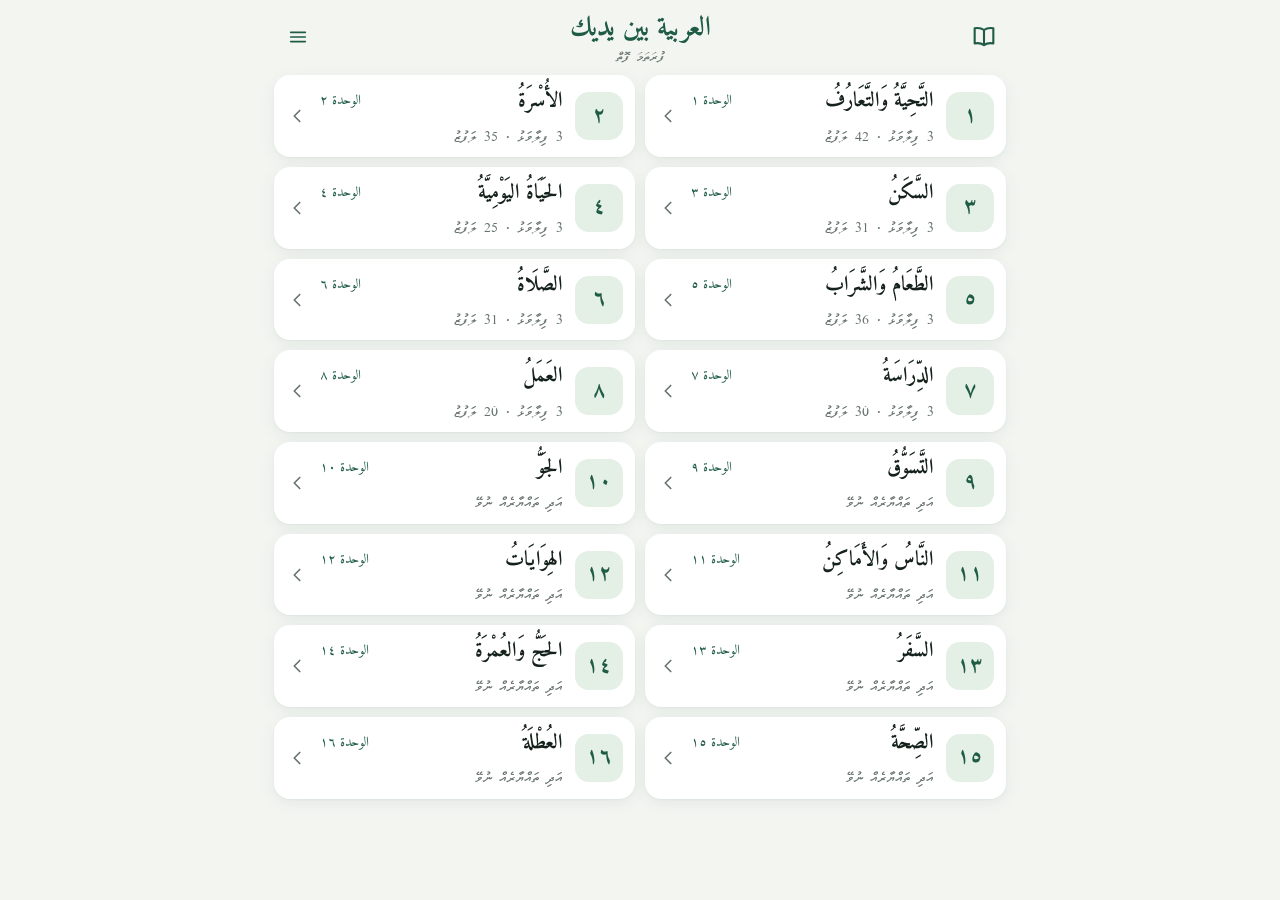
==== index.html @ 4bad2e33 "Add files via upload" ====
<!DOCTYPE html>
<html lang="dv" dir="rtl">
<head>
<meta charset="utf-8">
<meta name="viewport" content="width=device-width, initial-scale=1, viewport-fit=cover">
<title>ޢަރަބި ދަސްކުރަމާ</title>
<link rel="stylesheet" href="https://fonts.googleapis.com/css2?family=Amiri:wght@400;700&family=Noto+Sans+Thaana:wght@400;600;700&display=swap">
<style>
@font-face{
  font-family:"Faruma";
  src:url("./fonts/Faruma.woff2") format("woff2"),
      url("./fonts/Faruma.woff") format("woff");
  font-weight:400;
  font-style:normal;
  font-display:swap;
}
:root{
  --bg:#f3f5f1; --surface:#e4efe6; --card:#ffffff; --ink:#15211b; --muted:#66736c;
  --primary:#1f5c45; --on-primary:#ffffff; --accent:#f3e9a8; --on-accent:#3a3a12; --line:#e3e9e4;
  --good:#22a06b; --bad:#d9433b; --shadow:0 1px 2px rgba(31,92,69,.05), 0 4px 16px rgba(31,92,69,.07);
  box-sizing:border-box;
  padding-top:env(safe-area-inset-top,0px);
  padding-bottom:env(safe-area-inset-bottom,0px);
}
@media (prefers-color-scheme: dark){
  :root:not([data-theme="light"]){
    --bg:#0f1a15; --surface:#1a2b23; --card:#15231c; --ink:#edf2ee; --muted:#9fb0a7;
    --primary:#8fd3b4; --on-primary:#0f1a15; --accent:#4f4a24; --on-accent:#f5efc2; --line:#26382f;
    --good:#5fd39a; --bad:#f08a80; --shadow:0 1px 2px rgba(0,0,0,.35);
  }
}
:root[data-theme="dark"]{
  --bg:#0f1a15; --surface:#1a2b23; --card:#15231c; --ink:#edf2ee; --muted:#9fb0a7;
  --primary:#8fd3b4; --on-primary:#0f1a15; --accent:#4f4a24; --on-accent:#f5efc2; --line:#26382f;
  --good:#5fd39a; --bad:#f08a80; --shadow:0 1px 2px rgba(0,0,0,.35);
}
*,*::before,*::after{box-sizing:inherit}
html{scroll-padding-top:env(safe-area-inset-top,0px)}
body{margin:0; background:var(--bg); color:var(--ink);
  font-family:"Faruma","Samee Avas Thaana","MV Faseyha","Noto Sans Thaana",sans-serif; font-size:17px; line-height:1.9}
.ar{font-family:"Amiri","Traditional Arabic","Scheherazade New",serif; line-height:1.8; direction:rtl; unicode-bidi:isolate}
.en{font-family:Georgia,"Times New Roman",serif; direction:ltr; unicode-bidi:isolate; line-height:1.4; font-size:1rem; color:var(--muted)}
.dv{direction:rtl; unicode-bidi:isolate}
button,input,select,textarea{font:inherit; color:inherit}
button{cursor:pointer}
button:disabled{cursor:default}
:focus-visible{outline:3px solid var(--accent); outline-offset:2px}
[hidden]{display:none!important}
.ic{width:22px; height:22px; fill:none; stroke:currentColor; stroke-width:1.8; stroke-linecap:round; stroke-linejoin:round; flex:none}
.wrap{max-width:600px; margin:0 auto; padding:0 14px 96px}

/* header */
.hdr,.home{display:grid; grid-template-columns:44px 1fr 44px; align-items:center; padding:8px 0 10px}
.ib{width:40px; height:40px; border-radius:50%; background:none; border:0; display:grid; place-items:center; color:var(--primary); padding:0}
.ib:hover{background:var(--surface)}
.hc{text-align:center; min-width:0}
.hs{font-size:.8rem; color:var(--muted); line-height:1.3}
.ht{font-weight:700; color:var(--primary); font-size:1.15rem; line-height:1.5; overflow:hidden; text-overflow:ellipsis; white-space:nowrap}
.ht.ar{font-size:1.45rem}
.hc.one{display:flex; align-items:baseline; justify-content:space-between; gap:6px}
.hc.one .hs{font-size:1rem; color:var(--primary); white-space:nowrap}
.hc.one .ht{flex:1; font-size:1.35rem; text-align:center; color:var(--ink)}
.home .logo{display:grid; place-items:center; color:var(--primary)}
.home .logo .ic{width:28px; height:28px}
.home .ht{font-size:1.7rem}
.home .logo .ic{color:var(--primary)}

/* unit list */
.ulist{list-style:none; margin:0; padding:0; display:grid; gap:10px}
.ucard,.lcard{display:flex; align-items:center; gap:12px; width:100%; text-align:right; background:var(--card); border:0; border-radius:16px; padding:10px 12px; box-shadow:var(--shadow)}
.thumb{width:48px; height:48px; flex:none; display:grid; place-items:center; background:var(--surface); border-radius:14px; color:var(--primary); font-size:1.35rem; font-weight:700}
.ut{flex:1; min-width:0; display:flex; flex-direction:column}
.uk{font-size:.85rem; color:var(--primary); line-height:1.3}
.un{font-size:1.3rem; line-height:1.6; font-weight:700}
.ud{font-size:.85rem; color:var(--muted); line-height:1.5}
.uend{color:var(--muted); display:grid; flex:none}
.ucard .ut{flex-direction:row; align-items:center; justify-content:space-between; gap:8px}
.ucard .un{flex:1; min-width:0}
.ucard .uk{order:2; white-space:nowrap}
.ucard .ut{flex-wrap:wrap}
.ucard .ud{width:100%; order:3}
.ucard.off{box-shadow:none; background:var(--surface); opacity:.6}
.ucard.off .thumb{background:var(--bg); color:var(--muted)}

/* lessons */
.hero{background:linear-gradient(90deg, #f6f1cf 0%, var(--surface) 60%); color:var(--ink); border-radius:18px; padding:14px 18px; margin-bottom:12px; display:grid; grid-template-columns:1fr auto 1fr; align-items:baseline; gap:10px; padding:10px 16px}
.hero .hk{font-size:.95rem; color:var(--primary); white-space:nowrap}
.hero .hn{font-size:1.35rem; font-weight:700; line-height:1.6; text-align:center}
.hero .ud{color:inherit; opacity:.85}
.llist{display:grid; gap:10px}
.lcard.cur .lk{background:var(--accent); color:var(--on-accent)}
.lk.ok{background:var(--good); color:#fff}
.lk{width:40px; height:40px; flex:none; border-radius:12px; background:var(--surface); color:var(--primary); display:grid; place-items:center; font-size:1.1rem; font-weight:700}
.lcard .un{font-size:1.5rem; font-weight:400}

/* segmented control */
.seg{display:flex; flex-wrap:wrap; gap:8px; margin-bottom:12px}
.seg button{background:var(--card); border:1px solid var(--line); border-radius:999px; padding:4px 18px; color:var(--muted); white-space:nowrap; font-size:1rem}
.seg button.on{background:var(--accent); border-color:transparent; color:var(--primary); font-weight:700}
.scope{display:flex; justify-content:flex-end; margin-bottom:8px}
.scope select{width:auto; border-radius:999px; background:var(--card); border:1px solid var(--line); padding:2px 14px; font-size:.95rem}

h2{font-size:1.05rem; margin:16px 0 8px; color:var(--primary)}
.sub{color:var(--muted); margin:0 0 8px; font-size:.95rem}
.row{display:flex; gap:10px; flex-wrap:wrap; align-items:center}
.btn{display:inline-flex; align-items:center; justify-content:center; gap:8px; background:var(--primary); color:var(--on-primary); border:0; border-radius:14px; padding:8px 22px; font-weight:600; font-size:1.05rem}
.btn.wide{width:auto; margin:0 auto; display:flex}
.btn.reveal{background:var(--surface); color:var(--primary); border-radius:999px; padding:6px 22px; font-weight:600}
.btn.ghost{background:var(--card); color:var(--primary); border:1px solid var(--line)}
.btn.small{padding:0 12px; font-size:.82rem; font-weight:400}
.btn.danger{background:none; color:var(--bad); border:1px solid var(--bad)}
.card{background:var(--card); border-radius:18px; padding:14px; box-shadow:var(--shadow)}
.empty{background:var(--surface); border-radius:16px; padding:22px 16px; text-align:center; color:var(--muted)}
.count{color:var(--muted); font-size:.92rem}
.tr{display:flex; flex-direction:column; gap:2px; margin-top:4px}
.tr .en{text-align:left}

/* conversation */
.conv{background:var(--card); border-radius:18px; margin-bottom:12px; overflow:hidden; box-shadow:var(--shadow)}
.chead{display:flex; align-items:center; gap:10px; padding:10px 14px 6px}
.chead .count{margin-inline-start:auto}
.chead .ib{width:34px; height:34px; background:var(--surface)}
.chead .pbtn{width:34px; height:34px}
.chead b{color:var(--primary)}
.chead span{font-size:.85rem; color:var(--muted)}
.player{display:flex; align-items:center; gap:10px; margin:2px 12px 8px; background:var(--surface); border-radius:999px; padding:6px 14px}
.pbtn{width:38px; height:38px; border-radius:50%; border:0; background:var(--primary); color:var(--on-primary); color:var(--on-primary); display:grid; place-items:center; flex:none; padding:0}
.pbtn svg{width:14px; height:14px; fill:currentColor}
.plab{font-size:.82rem; line-height:1.4; white-space:nowrap}
.plab small{display:block; color:var(--muted); direction:ltr; text-align:right; font-family:Georgia,serif}
.prog{flex:1; height:4px; background:var(--line); border-radius:2px; overflow:hidden; direction:ltr}
.prog i{display:block; height:100%; width:0; background:var(--primary)}
.auerr{margin:-2px 14px 8px; font-size:.8rem; color:var(--muted)}
.line{display:grid; grid-template-columns:4.6em 1fr 20px; align-items:baseline; gap:6px; width:100%; text-align:right; background:none; border:0; border-top:1px solid var(--line); padding:6px 14px}
.line.on{background:var(--surface)}
.line .who{color:var(--primary); font-size:1.05rem}
.line .say{font-size:1.55rem}
.line .tr{grid-column:1 / -1}
.line .ic,.vcard .ic,.nhead .ic{width:18px; height:18px; color:var(--muted); align-self:center; transition:transform .15s}
.line.on>.ic,.nhead[aria-expanded="true"]>.ic{transform:rotate(-90deg)}

/* vocabulary + class entries */
.vlist{list-style:none; margin:0; padding:0; display:grid; grid-template-columns:1fr 1fr; gap:10px}
.vlist li{display:flex}
.vcard{display:flex; flex-direction:column; align-items:center; justify-content:center; gap:2px; width:100%; min-height:84px; text-align:center; background:var(--card); border:0; border-radius:16px; padding:10px 8px; box-shadow:var(--shadow)}
.vcard.on{background:var(--surface)}
.vcard>.ar{font-size:1.75rem; color:var(--primary); line-height:1.5}
.vcard>.ic{display:none}
.vcard .tr{align-items:center; text-align:center}
.vcard .tr .en{text-align:center}
.vcard .forms{justify-content:center}
.forms{display:flex; gap:14px; flex-wrap:wrap; font-size:.82rem; color:var(--muted)}
.forms .ar{font-size:1.15rem; color:var(--ink)}
.tools{display:flex; gap:8px; padding:6px 4px 2px}

/* help */
.note{background:var(--card); border-radius:16px; margin-bottom:8px; overflow:hidden; box-shadow:var(--shadow)}
.nhead{display:flex; justify-content:space-between; align-items:center; width:100%; background:none; border:0; padding:10px 14px; font-weight:700; text-align:right}
.nbody{padding:0 14px 10px}
.nbody p{margin:0 0 6px; font-size:1rem; color:var(--muted)}
.ex{display:grid; grid-template-columns:auto 1fr; gap:12px; align-items:center; border-top:1px solid var(--line); padding:6px 0}
.badge{background:var(--accent); color:var(--on-accent)}
.ex .ar{font-size:1.4rem}
.ex .tr{margin:0}
.tips p{margin:0 0 6px; font-size:1rem}
.tips p:last-child{margin:0}

/* flashcard */
.fc{width:100%; min-height:210px; background:var(--card); border:0; border-radius:18px; display:flex; flex-direction:column; align-items:center; justify-content:center; gap:6px; padding:20px; text-align:center; box-shadow:var(--shadow)}
.fc .ar{font-size:clamp(2.4rem,11vw,3.4rem); color:var(--primary)}
.fc .en{font-size:1.15rem; text-align:center}
.fc .dv{font-size:1.25rem}
.fc .hint{font-size:.8rem; color:var(--muted)}
.fc .forms{justify-content:center; margin-top:6px}
.ctrl{display:flex; justify-content:space-between; align-items:center; gap:10px; margin-top:10px}
.rb{width:52px; height:42px; border-radius:999px; border:1px solid var(--line); background:var(--card); color:var(--primary); display:grid; place-items:center; padding:0}
.rb.go{background:var(--primary); border-color:var(--primary); color:var(--on-primary)}

/* quiz + speak */
.clabel{display:flex; justify-content:space-between; align-items:center; color:var(--primary); font-weight:700; font-size:1.05rem}
.prompt{text-align:center; margin:2px 0 12px; display:flex; flex-direction:column; align-items:center}
.prompt .ar{font-size:2.1rem}
.prompt .dv{font-size:1.25rem}
.prompt .en{font-size:1rem}
.opts{display:grid; gap:8px}
.opt{background:var(--card); border:1px solid var(--line); border-radius:12px; padding:5px 12px; text-align:right; display:flex; flex-direction:column}
.opt .en{text-align:left}
.opt.ar{font-size:1.5rem}
.opt.right{border-color:var(--good); background:color-mix(in srgb, var(--good) 12%, var(--card))}
.opt.wrong{border-color:var(--bad); background:color-mix(in srgb, var(--bad) 10%, var(--card))}
.score{font-size:2.2rem; font-weight:700; color:var(--primary); text-align:center; margin:4px 0}
.model{background:var(--surface); border-radius:16px; padding:10px 14px; margin-top:10px; text-align:center}
.model .ar{font-size:1.9rem; display:block}
.msg{text-align:center; min-height:1.9em; margin:6px 0 0; font-size:.9rem}

/* match + arrange */
.match{display:grid; grid-template-columns:1fr 1fr; gap:8px}
.match .col{display:grid; gap:8px; align-content:start}
.mbtn{background:var(--card); border:1px solid var(--line); border-radius:12px; padding:4px 8px; min-height:62px; display:flex; flex-direction:column; align-items:center; justify-content:center; text-align:center}
.mbtn.ar{font-size:1.45rem}
.mbtn .en{text-align:center}
.mbtn.sel{border-color:var(--primary); box-shadow:inset 0 0 0 2px var(--primary)}
.mbtn.done{border-color:var(--good); background:var(--surface); color:var(--good)}
.mbtn.wrong{border-color:var(--bad); box-shadow:inset 0 0 0 2px var(--bad)}
.slot{min-height:64px; border-bottom:2px solid var(--line); display:flex; flex-wrap:wrap; gap:6px; align-items:center; padding:6px 0; margin-bottom:10px}
.slot.good{border-bottom-color:var(--good)} .slot.bad{border-bottom-color:var(--bad)}
.bank{display:flex; flex-wrap:wrap; gap:6px; justify-content:center; min-height:50px}
.word{background:var(--surface); border:0; border-radius:10px; padding:0 12px; font-size:1.45rem}

/* class */
.chips{display:grid; gap:8px; margin:6px 0}
.chip{display:flex; justify-content:space-between; align-items:center; background:var(--card); border:0; border-radius:14px; padding:8px 14px; box-shadow:var(--shadow); text-align:right}

/* bottom nav */
.nav{position:fixed; bottom:0; left:0; right:0; z-index:5; display:grid; grid-template-columns:repeat(4,1fr); gap:4px; background:var(--card); border-radius:22px 22px 0 0; box-shadow:0 -4px 18px rgba(31,92,69,.08); padding:8px 8px calc(6px + env(safe-area-inset-bottom,0px))}
.nav button{display:flex; flex-direction:column; align-items:center; gap:0; background:none; border:0; border-radius:14px; padding:4px 6px 2px; font-size:.95rem; line-height:1.6; color:var(--muted); white-space:nowrap}
.nav button .ic{width:24px; height:24px}
.nav button .ic{width:22px; height:22px; padding:7px; box-sizing:content-box; border-radius:50%}
.nav button.on{color:var(--primary); font-weight:700}
.nav button.on .ic{background:var(--primary); color:var(--on-primary)}

/* modal + menu */
.veil{position:fixed; inset:0; background:rgba(0,0,0,.45); display:flex; align-items:flex-end; justify-content:center; z-index:10}
.modal{background:var(--card); width:100%; max-width:460px; max-height:92%; overflow:auto; border-radius:18px 18px 0 0; padding:18px 18px calc(18px + env(safe-area-inset-bottom,0px))}
.modal h3{margin:0 0 8px}
.menu{display:grid; gap:6px}
.menu button{background:var(--surface); border:0; border-radius:12px; padding:8px 14px; text-align:right; color:var(--primary); font-weight:600}
.menu button.q{background:none; color:var(--muted); font-weight:400; text-align:center}
label{display:block; font-size:.86rem; color:var(--muted); margin-top:8px}
input,select,textarea{width:100%; background:var(--bg); border:1px solid var(--line); border-radius:10px; padding:5px 12px}
input.ar,textarea.ar{font-size:1.35rem}
input.en{text-align:left; font-size:1rem; color:var(--ink)}
.err{color:var(--bad); font-size:.86rem; min-height:1.6em; margin:6px 0 0}

@media (prefers-reduced-motion: no-preference){
  .tr,.model,.nbody{animation:rise .18s ease-out}
  @keyframes rise{from{opacity:0; transform:translateY(-4px)}to{opacity:1; transform:none}}
}

/* tablet + desktop: side rail instead of a stretched phone layout */
@media (min-width:700px){
  .ulist{grid-template-columns:1fr 1fr}
  .vlist{grid-template-columns:repeat(3,1fr)}
  .wrap{max-width:760px; padding-bottom:40px}
  .veil{align-items:center}.modal{border-radius:18px}
}
@media (min-width:900px){
  /* desktop: the four sections sit in a top bar, same position every page */
  body.has-nav .wrap{padding-top:72px}
  .nav{top:0; bottom:auto; left:50%; right:auto; transform:translateX(-50%); width:100%; max-width:760px; border-radius:0 0 22px 22px; box-shadow:0 4px 18px rgba(31,92,69,.08); padding:8px 10px}
  .nav button{flex-direction:row; justify-content:center; gap:8px; padding:6px 18px; font-size:1.05rem}
  .nav button .ic{padding:5px}
  .vlist{grid-template-columns:repeat(4,1fr)}
}


/* Audio files are not included, so hide unavailable audio controls. */
.chead .pbtn,.player,.auerr{display:none!important}
</style>
</head>
<body>
<div class="wrap">
  <header id="hdr"></header>
  <main id="app"></main>
</div>
<nav class="nav" id="nav" aria-label="ބައިތައް"></nav>
<div id="modalRoot"></div>
<script>
/* ---------- content: Book 1 ---------- */
var UNITS = [
 ["التَّحِيَّةُ وَالتَّعَارُفُ","ސަލާމްކުރުމާއި ދެނެގަތުން"],
 ["الأُسْرَةُ","ޢާއިލާ"],
 ["السَّكَنُ","ދިރިއުޅޭ ތަން"],
 ["الحَيَاةُ اليَوْمِيَّةُ","ދުވަހުގެ ދިރިއުޅުން"],
 ["الطَّعَامُ وَالشَّرَابُ","ކެއުމާއި ބުއިން"],
 ["الصَّلَاةُ","ނަމާދު"],
 ["الدِّرَاسَةُ","ކިޔެވުން"],
 ["العَمَلُ","މަސައްކަތް"],
 ["التَّسَوُّقُ","ބާޒާރުކުރުން"],
 ["الجَوُّ","މޫސުން"],
 ["النَّاسُ وَالأَمَاكِنُ","މީހުންނާއި ތަންތަން"],
 ["الهِوَايَاتُ","ޝައުޤުވެރި ކަންކަން"],
 ["السَّفَرُ","ދަތުރު"],
 ["الحَجُّ وَالعُمْرَةُ","ޙައްޖާއި ޢުމްރާ"],
 ["الصِّحَّةُ","ޞިއްޙަތު"],
 ["العُطْلَةُ","ޗުއްޓީ"]
];
/* In VS Code each unit becomes /data/book1/unitNN.json.
   "audio" is ONE file for the whole conversation. */
var UNIT_DATA = {
 1:{
  lessons:[
   {num:1,ar:"التَّحِيَّةُ",task:"ކްލާހުގެ ކުއްޖަކާ ސަލާމްކޮށް، އޭނާގެ ނަމާއި ޙާލު ޢަރަބިން އަހާ. ދެން ބަދަލުކޮށްލާ."},
   {num:2,ar:"الْجِنْسِيَّةُ",task:"ކްލާހުގެ ކުއްޖަކު ކޮން ޤައުމަކުންތޯ އާއި އޭނާގެ ޤައުމިއްޔަތަކީ ކޮބައިތޯ ޢަރަބިން އަހާ."},
   {num:3,ar:"التَّعَارُفُ",task:"ކްލާހުގެ ކުއްޖަކަށް ތިބާގެ ރަޙްމަތްތެރިއަކު ޢަރަބިން ތަޢާރަފުކޮށްދީ، އޭނާގެ މަސައްކަތްވެސް ބުނެދީ."}
  ],
  vocab:[
   {lesson:1,ar:"السَّلَامُ عَلَيْكُمْ",en:"Peace be upon you",dv:"ތިޔަބޭކަލުންނަށް ސަލާމް"},
   {lesson:1,ar:"وَعَلَيْكُمُ السَّلَامُ",en:"And upon you be peace",dv:"ތިޔަބޭކަލުންނަށްވެސް ސަލާމް"},
   {lesson:1,ar:"اِسْمٌ",pl:"أَسْمَاءٌ",en:"name",dv:"ނަން"},
   {lesson:1,ar:"مَا اسْمُكَ؟",en:"What is your name?",dv:"ތިބާގެ ނަމަކީ ކޮބައި؟"},
   {lesson:1,ar:"كَيْفَ حَالُكَ؟",en:"How are you?",dv:"ތިބާގެ ޙާލު ކިހިނެއް؟"},
   {lesson:1,ar:"بِخَيْرٍ",en:"fine, well",dv:"ރަނގަޅު"},
   {lesson:1,ar:"الْحَمْدُ لِلّٰهِ",en:"Praise be to Allah",dv:"ޙަމްދު ހުރީ ﷲއަށް"},
   {lesson:1,ar:"أَنَا",en:"I",dv:"އަހަރެން"},
   {lesson:1,ar:"أَنْتَ",en:"you (male)",dv:"ތިބާ (ފިރިހެން)"},
   {lesson:1,ar:"أَنْتِ",en:"you (female)",dv:"ތިބާ (އަންހެން)"},
   {lesson:2,ar:"مِنْ أَيْنَ؟",en:"From where?",dv:"ކޮންތާކުން؟"},
   {lesson:2,ar:"جِنْسِيَّةٌ",en:"nationality",dv:"ޤައުމިއްޔަތު"},
   {lesson:2,ar:"مَا جِنْسِيَّتُكَ؟",en:"What is your nationality?",dv:"ތިބާގެ ޤައުމިއްޔަތަކީ ކޮބައި؟"},
   {lesson:2,ar:"الْمَالْدِيفُ",en:"the Maldives",dv:"ދިވެހިރާއްޖެ"},
   {lesson:2,ar:"مَالْدِيفِيٌّ",en:"Maldivian (male)",dv:"ދިވެއްސެއް (ފިރިހެން)"},
   {lesson:2,ar:"مَالْدِيفِيَّةٌ",en:"Maldivian (female)",dv:"ދިވެއްސެއް (އަންހެން)"},
   {lesson:2,ar:"مِصْرُ",en:"Egypt",dv:"މިޞްރު"},
   {lesson:2,ar:"مِصْرِيٌّ",en:"Egyptian",dv:"މިޞްރު މީހެއް"},
   {lesson:2,ar:"تُرْكِيَا",en:"Turkey",dv:"ތުރުކީ"},
   {lesson:2,ar:"تُرْكِيٌّ",en:"Turkish",dv:"ތުރުކީ މީހެއް"},
   {lesson:2,ar:"بَاكِسْتَانُ",en:"Pakistan",dv:"ޕާކިސްތާން"},
   {lesson:2,ar:"بَاكِسْتَانِيٌّ",en:"Pakistani",dv:"ޕާކިސްތާން މީހެއް"},
   {lesson:2,ar:"سُورِيَا",en:"Syria",dv:"ސޫރިޔާ"},
   {lesson:2,ar:"سُورِيٌّ",en:"Syrian",dv:"ސޫރިޔާ މީހެއް"},
   {lesson:2,ar:"هَلْ",en:"(yes/no question word)",dv:"(ސުވާލުކުރާ ލަފުޒު)"},
   {lesson:2,ar:"نَعَمْ",en:"yes",dv:"އާނ"},
   {lesson:3,ar:"هَذَا",en:"this (masculine)",dv:"މި (ފިރިހެން)"},
   {lesson:3,ar:"هَذِهِ",en:"this (feminine)",dv:"މި (އަންހެން)"},
   {lesson:3,ar:"هُوَ",en:"he",dv:"އޭނާ (ފިރިހެން)"},
   {lesson:3,ar:"هِيَ",en:"she",dv:"އޭނާ (އަންހެން)"},
   {lesson:3,ar:"أَخٌ",pl:"إِخْوَةٌ",en:"brother",dv:"ބޭބެ / ކޮއްކޮ (ފިރިހެން)"},
   {lesson:3,ar:"أُخْتٌ",pl:"أَخَوَاتٌ",en:"sister",dv:"ދައްތަ / ކޮއްކޮ (އަންހެން)"},
   {lesson:3,ar:"صَدِيقٌ",pl:"أَصْدِقَاءُ",en:"friend (male)",dv:"ރަޙްމަތްތެރިޔާ (ފިރިހެން)"},
   {lesson:3,ar:"صَدِيقَةٌ",pl:"صَدِيقَاتٌ",en:"friend (female)",dv:"ރަޙްމަތްތެރިޔާ (އަންހެން)"},
   {lesson:3,ar:"مُدَرِّسٌ",pl:"مُدَرِّسُونَ",en:"teacher",dv:"މުދައްރިސް"},
   {lesson:3,ar:"طَبِيبٌ",pl:"أَطِبَّاءُ",en:"doctor (male)",dv:"ޑޮކްޓަރު (ފިރިހެން)"},
   {lesson:3,ar:"طَبِيبَةٌ",pl:"طَبِيبَاتٌ",en:"doctor (female)",dv:"ޑޮކްޓަރު (އަންހެން)"},
   {lesson:3,ar:"مُهَنْدِسٌ",pl:"مُهَنْدِسُونَ",en:"engineer",dv:"އިންޖިނޭރު"},
   {lesson:3,ar:"طَالِبٌ",pl:"طُلَّابٌ",en:"student (male)",dv:"ދަރިވަރު (ފިރިހެން)"},
   {lesson:3,ar:"طَالِبَةٌ",pl:"طَالِبَاتٌ",en:"student (female)",dv:"ދަރިވަރު (އަންހެން)"},
   {lesson:3,ar:"أَهْلًا وَسَهْلًا",en:"Welcome",dv:"މަރުޙަބާ"},
   {lesson:3,ar:"مَعَ السَّلَامَةِ",en:"Goodbye",dv:"ސަލާމަތާއެކު (ވަކިވެލަން ބުނާ ބަސް)"}
  ],
  conv:[
   {lesson:1,audio:"audio/u01-l01-a.mp3",lines:[
    {who:"أَحْمَدُ",ar:"السَّلَامُ عَلَيْكُمْ.",en:"Peace be upon you.",dv:"ތިޔަބޭކަލުންނަށް ސަލާމް."},
    {who:"عَلِيٌّ",ar:"وَعَلَيْكُمُ السَّلَامُ وَرَحْمَةُ اللهِ.",en:"And upon you be peace and the mercy of Allah.",dv:"ތިޔަބޭކަލުންނަށްވެސް ސަލާމާއި ﷲގެ ރަޙްމަތް."},
    {who:"أَحْمَدُ",ar:"اِسْمِي أَحْمَدُ. مَا اسْمُكَ؟",en:"My name is Ahmed. What is your name?",dv:"އަހަރެންގެ ނަމަކީ އަޙްމަދު. ތިބާގެ ނަމަކީ ކޮބައި؟"},
    {who:"عَلِيٌّ",ar:"اِسْمِي عَلِيٌّ.",en:"My name is Ali.",dv:"އަހަރެންގެ ނަމަކީ ޢަލީ."},
    {who:"أَحْمَدُ",ar:"كَيْفَ حَالُكَ يَا عَلِيُّ؟",en:"How are you, Ali?",dv:"ޢަލީ، ތިބާގެ ޙާލު ކިހިނެއް؟"},
    {who:"عَلِيٌّ",ar:"بِخَيْرٍ، وَالْحَمْدُ لِلّٰهِ. وَكَيْفَ حَالُكَ أَنْتَ؟",en:"Fine, praise be to Allah. And how are you?",dv:"ރަނގަޅު، އަލްޙަމްދު ލިއްލާހި. ތިބާގެ ޙާލު ކިހިނެއް؟"},
    {who:"أَحْمَدُ",ar:"بِخَيْرٍ، وَالْحَمْدُ لِلّٰهِ.",en:"Fine, praise be to Allah.",dv:"ރަނގަޅު، އަލްޙަމްދު ލިއްލާހި."}
   ]},
   {lesson:1,audio:"audio/u01-l01-b.mp3",lines:[
    {who:"عَائِشَةُ",ar:"السَّلَامُ عَلَيْكُمْ.",en:"Peace be upon you.",dv:"ތިޔަބޭކަލުންނަށް ސަލާމް."},
    {who:"مَرْيَمُ",ar:"وَعَلَيْكُمُ السَّلَامُ.",en:"And upon you be peace.",dv:"ތިޔަބޭކަލުންނަށްވެސް ސަލާމް."},
    {who:"عَائِشَةُ",ar:"اِسْمِي عَائِشَةُ. مَا اسْمُكِ؟",en:"My name is Aisha. What is your name?",dv:"އަހަރެންގެ ނަމަކީ ޢާއިޝާ. ތިބާގެ ނަމަކީ ކޮބައި؟"},
    {who:"مَرْيَمُ",ar:"اِسْمِي مَرْيَمُ.",en:"My name is Maryam.",dv:"އަހަރެންގެ ނަމަކީ މަރްޔަމް."},
    {who:"عَائِشَةُ",ar:"كَيْفَ حَالُكِ يَا مَرْيَمُ؟",en:"How are you, Maryam?",dv:"މަރްޔަމް، ތިބާގެ ޙާލު ކިހިނެއް؟"},
    {who:"مَرْيَمُ",ar:"بِخَيْرٍ، وَالْحَمْدُ لِلّٰهِ. وَكَيْفَ حَالُكِ أَنْتِ؟",en:"Fine, praise be to Allah. And how are you?",dv:"ރަނގަޅު، އަލްޙަމްދު ލިއްލާހި. ތިބާގެ ޙާލު ކިހިނެއް؟"},
    {who:"عَائِشَةُ",ar:"بِخَيْرٍ، وَالْحَمْدُ لِلّٰهِ.",en:"Fine, praise be to Allah.",dv:"ރަނގަޅު، އަލްޙަމްދު ލިއްލާހި."}
   ]},
   {lesson:2,audio:"audio/u01-l02-a.mp3",lines:[
    {who:"حَسَنٌ",ar:"السَّلَامُ عَلَيْكُمْ.",en:"Peace be upon you.",dv:"ތިޔަބޭކަލުންނަށް ސަލާމް."},
    {who:"يُوسُفُ",ar:"وَعَلَيْكُمُ السَّلَامُ.",en:"And upon you be peace.",dv:"ތިޔަބޭކަލުންނަށްވެސް ސަލާމް."},
    {who:"حَسَنٌ",ar:"مِنْ أَيْنَ أَنْتَ؟",en:"Where are you from?",dv:"ތިބާ ކޮންތާކުން؟"},
    {who:"يُوسُفُ",ar:"أَنَا مِنَ الْمَالْدِيفِ. وَأَنْتَ؟",en:"I am from the Maldives. And you?",dv:"އަހަރެން ދިވެހިރާއްޖެއިން. ތިބާ؟"},
    {who:"حَسَنٌ",ar:"أَنَا مِنْ مِصْرَ.",en:"I am from Egypt.",dv:"އަހަރެން މިޞްރުން."},
    {who:"يُوسُفُ",ar:"هَلْ أَنْتَ مِصْرِيٌّ؟",en:"Are you Egyptian?",dv:"ތިބާއަކީ މިޞްރު މީހެއްތަ؟"},
    {who:"حَسَنٌ",ar:"نَعَمْ، أَنَا مِصْرِيٌّ. وَمَا جِنْسِيَّتُكَ أَنْتَ؟",en:"Yes, I am Egyptian. And what is your nationality?",dv:"އާނ، އަހަރެންނަކީ މިޞްރު މީހެއް. ތިބާގެ ޤައުމިއްޔަތަކީ ކޮބައި؟"},
    {who:"يُوسُفُ",ar:"أَنَا مَالْدِيفِيٌّ.",en:"I am Maldivian.",dv:"އަހަރެންނަކީ ދިވެއްސެއް."},
    {who:"حَسَنٌ",ar:"أَهْلًا وَسَهْلًا.",en:"Welcome.",dv:"މަރުޙަބާ."}
   ]},
   {lesson:2,audio:"audio/u01-l02-b.mp3",lines:[
    {who:"خَدِيجَةُ",ar:"السَّلَامُ عَلَيْكُمْ.",en:"Peace be upon you.",dv:"ތިޔަބޭކަލުންނަށް ސަލާމް."},
    {who:"فَاطِمَةُ",ar:"وَعَلَيْكُمُ السَّلَامُ.",en:"And upon you be peace.",dv:"ތިޔަބޭކަލުންނަށްވެސް ސަލާމް."},
    {who:"خَدِيجَةُ",ar:"مِنْ أَيْنَ أَنْتِ؟",en:"Where are you from?",dv:"ތިބާ ކޮންތާކުން؟"},
    {who:"فَاطِمَةُ",ar:"أَنَا مِنْ تُرْكِيَا. وَأَنْتِ؟",en:"I am from Turkey. And you?",dv:"އަހަރެން ތުރުކީން. ތިބާ؟"},
    {who:"خَدِيجَةُ",ar:"أَنَا مِنَ الْمَالْدِيفِ.",en:"I am from the Maldives.",dv:"އަހަރެން ދިވެހިރާއްޖެއިން."},
    {who:"فَاطِمَةُ",ar:"هَلْ أَنْتِ مَالْدِيفِيَّةٌ؟",en:"Are you Maldivian?",dv:"ތިބާއަކީ ދިވެއްސެއްތަ؟"},
    {who:"خَدِيجَةُ",ar:"نَعَمْ، أَنَا مَالْدِيفِيَّةٌ. وَمَا جِنْسِيَّتُكِ أَنْتِ؟",en:"Yes, I am Maldivian. And what is your nationality?",dv:"އާނ، އަހަރެންނަކީ ދިވެއްސެއް. ތިބާގެ ޤައުމިއްޔަތަކީ ކޮބައި؟"},
    {who:"فَاطِمَةُ",ar:"أَنَا تُرْكِيَّةٌ.",en:"I am Turkish.",dv:"އަހަރެންނަކީ ތުރުކީ މީހެއް."},
    {who:"خَدِيجَةُ",ar:"أَهْلًا وَسَهْلًا.",en:"Welcome.",dv:"މަރުޙަބާ."}
   ]},
   {lesson:3,audio:"audio/u01-l03-a.mp3",lines:[
    {who:"إِبْرَاهِيمُ",ar:"السَّلَامُ عَلَيْكُمْ.",en:"Peace be upon you.",dv:"ތިޔަބޭކަލުންނަށް ސަލާމް."},
    {who:"خَالِدٌ",ar:"وَعَلَيْكُمُ السَّلَامُ.",en:"And upon you be peace.",dv:"ތިޔަބޭކަލުންނަށްވެސް ސަލާމް."},
    {who:"إِبْرَاهِيمُ",ar:"هَذَا أَخِي حَسَنٌ، هُوَ طَبِيبٌ.",en:"This is my brother Hassan. He is a doctor.",dv:"މިއީ އަހަރެންގެ ބޭބެ ޙަސަން. އޭނާއަކީ ޑޮކްޓަރެއް."},
    {who:"خَالِدٌ",ar:"أَهْلًا وَسَهْلًا.",en:"Welcome.",dv:"މަރުޙަބާ."},
    {who:"إِبْرَاهِيمُ",ar:"وَهَذَا صَدِيقِي عُمَرُ، هُوَ مُدَرِّسٌ.",en:"And this is my friend Umar. He is a teacher.",dv:"މިއީ އަހަރެންގެ ރަޙްމަތްތެރިޔާ ޢުމަރު. އޭނާއަކީ މުދައްރިސެއް."},
    {who:"خَالِدٌ",ar:"أَهْلًا وَسَهْلًا. أَنَا خَالِدٌ، أَنَا مُهَنْدِسٌ.",en:"Welcome. I am Khalid. I am an engineer.",dv:"މަރުޙަބާ. އަހަރެންނަކީ ޚާލިދު. އަހަރެންނަކީ އިންޖިނޭރެއް."},
    {who:"إِبْرَاهِيمُ",ar:"مَعَ السَّلَامَةِ يَا خَالِدُ.",en:"Goodbye, Khalid.",dv:"ޚާލިދު، ސަލާމަތާއެކު."},
    {who:"خَالِدٌ",ar:"مَعَ السَّلَامَةِ.",en:"Goodbye.",dv:"ސަލާމަތާއެކު."}
   ]},
   {lesson:3,audio:"audio/u01-l03-b.mp3",lines:[
    {who:"زَيْنَبُ",ar:"السَّلَامُ عَلَيْكُمْ.",en:"Peace be upon you.",dv:"ތިޔަބޭކަލުންނަށް ސަލާމް."},
    {who:"هُدَى",ar:"وَعَلَيْكُمُ السَّلَامُ.",en:"And upon you be peace.",dv:"ތިޔަބޭކަލުންނަށްވެސް ސަލާމް."},
    {who:"زَيْنَبُ",ar:"هَذِهِ أُخْتِي آمِنَةُ، هِيَ طَالِبَةٌ.",en:"This is my sister Aminah. She is a student.",dv:"މިއީ އަހަރެންގެ ކޮއްކޮ އާމިނާ. އޭނާއަކީ ދަރިވަރެއް."},
    {who:"هُدَى",ar:"أَهْلًا وَسَهْلًا.",en:"Welcome.",dv:"މަރުޙަބާ."},
    {who:"زَيْنَبُ",ar:"وَهَذِهِ صَدِيقَتِي سَارَةُ، هِيَ مُعَلِّمَةٌ.",en:"And this is my friend Sarah. She is a teacher.",dv:"މިއީ އަހަރެންގެ ރަޙްމަތްތެރިޔާ ސާރާ. އޭނާއަކީ މުދައްރިސާއެއް."},
    {who:"هُدَى",ar:"أَهْلًا وَسَهْلًا. أَنَا هُدَى، أَنَا طَبِيبَةٌ.",en:"Welcome. I am Huda. I am a doctor.",dv:"މަރުޙަބާ. އަހަރެންނަކީ ހުދާ. އަހަރެންނަކީ ޑޮކްޓަރެއް."},
    {who:"زَيْنَبُ",ar:"مَعَ السَّلَامَةِ يَا هُدَى.",en:"Goodbye, Huda.",dv:"ހުދާ، ސަލާމަތާއެކު."},
    {who:"هُدَى",ar:"مَعَ السَّلَامَةِ.",en:"Goodbye.",dv:"ސަލާމަތާއެކު."}
   ]}
  ],
  speak:[
   {lesson:1,q:{ar:"السَّلَامُ عَلَيْكُمْ.",en:"Peace be upon you.",dv:"ތިޔަބޭކަލުންނަށް ސަލާމް."},a:{ar:"وَعَلَيْكُمُ السَّلَامُ.",en:"And upon you be peace.",dv:"ތިޔަބޭކަލުންނަށްވެސް ސަލާމް."}},
   {lesson:1,q:{ar:"مَا اسْمُكَ؟",en:"What is your name?",dv:"ތިބާގެ ނަމަކީ ކޮބައި؟"},a:{ar:"اِسْمِي أَحْمَدُ.",en:"My name is Ahmed.",dv:"އަހަރެންގެ ނަމަކީ އަޙްމަދު."}},
   {lesson:1,q:{ar:"كَيْفَ حَالُكَ؟",en:"How are you?",dv:"ތިބާގެ ޙާލު ކިހިނެއް؟"},a:{ar:"بِخَيْرٍ، وَالْحَمْدُ لِلّٰهِ.",en:"Fine, praise be to Allah.",dv:"ރަނގަޅު، އަލްޙަމްދު ލިއްލާހި."}},
   {lesson:2,q:{ar:"مِنْ أَيْنَ أَنْتَ؟",en:"Where are you from?",dv:"ތިބާ ކޮންތާކުން؟"},a:{ar:"أَنَا مِنَ الْمَالْدِيفِ.",en:"I am from the Maldives.",dv:"އަހަރެން ދިވެހިރާއްޖެއިން."}},
   {lesson:2,q:{ar:"مَا جِنْسِيَّتُكَ؟",en:"What is your nationality?",dv:"ތިބާގެ ޤައުމިއްޔަތަކީ ކޮބައި؟"},a:{ar:"أَنَا مَالْدِيفِيٌّ.",en:"I am Maldivian.",dv:"އަހަރެންނަކީ ދިވެއްސެއް."}},
   {lesson:2,q:{ar:"هَلْ أَنْتَ مَالْدِيفِيٌّ؟",en:"Are you Maldivian?",dv:"ތިބާއަކީ ދިވެއްސެއްތަ؟"},a:{ar:"نَعَمْ، أَنَا مَالْدِيفِيٌّ.",en:"Yes, I am Maldivian.",dv:"އާނ، އަހަރެންނަކީ ދިވެއްސެއް."}},
   {lesson:3,q:{ar:"مَنْ هَذَا؟",en:"Who is this?",dv:"މިއީ ކާކު؟"},a:{ar:"هَذَا أَخِي، هُوَ طَالِبٌ.",en:"This is my brother. He is a student.",dv:"މިއީ އަހަރެންގެ ބޭބެ. އޭނާއަކީ ދަރިވަރެއް."}},
   {lesson:3,q:{ar:"مَنْ هَذِهِ؟",en:"Who is this?",dv:"މިއީ ކާކު؟"},a:{ar:"هَذِهِ أُخْتِي، هِيَ طَبِيبَةٌ.",en:"This is my sister. She is a doctor.",dv:"މިއީ އަހަރެންގެ ދައްތަ. އޭނާއަކީ ޑޮކްޓަރެއް."}},
   {lesson:3,q:{ar:"هَلْ هُوَ مُدَرِّسٌ؟",en:"Is he a teacher?",dv:"އޭނާއަކީ މުދައްރިސެއްތަ؟"},a:{ar:"نَعَمْ، هُوَ مُدَرِّسٌ.",en:"Yes, he is a teacher.",dv:"އާނ، އޭނާއަކީ މުދައްރިސެއް."}}
  ],
  grammar:[
   {lesson:1,title:"أَنْتَ އާއި أَنْتِ",body:"ފިރިހެނަކާ ވާހަކަދައްކާއިރު أَنْتَ ބޭނުންކުރެއެވެ. އަންހެނަކާ ވާހަކަދައްކާއިރު أَنْتِ ބޭނުންކުރެއެވެ. ލަފުޒުގެ ފަހަތަށް އަންނަ ކަފު (ك) ވެސް މިގޮތަށް ބަދަލުވެއެވެ.",
    ex:[{ar:"مَا اسْمُكَ؟ — مَا اسْمُكِ؟",en:"What is your name? (to a man — to a woman)",dv:"ތިބާގެ ނަމަކީ ކޮބައި؟ (ފިރިހެނަކަށް — އަންހެނަކަށް)"},{ar:"كَيْفَ حَالُكَ؟ — كَيْفَ حَالُكِ؟",en:"How are you? (to a man — to a woman)",dv:"ޙާލު ކިހިނެއް؟ (ފިރިހެނަކަށް — އަންހެނަކަށް)"}]},
   {lesson:2,title:"ޤައުމިއްޔަތު ބުނާ ގޮތް",body:"ޤައުމުގެ ނަމުގެ ފަހަތަށް (يّ) އިތުރުކުރުމުން ޤައުމިއްޔަތު ލިބެއެވެ. އަންހެނަކަށް ނަމަ އޭގެ ފަހަތަށް (ة) އިތުރުކުރެއެވެ.",
    ex:[{ar:"مِصْرُ — مِصْرِيٌّ — مِصْرِيَّةٌ",en:"Egypt — Egyptian (m) — Egyptian (f)",dv:"މިޞްރު — މިޞްރު މީހެއް (ފ) — މިޞްރު މީހެއް (އ)"},{ar:"هَلْ أَنْتَ مَالْدِيفِيٌّ؟ نَعَمْ.",en:"Are you Maldivian? Yes.",dv:"ތިބާއަކީ ދިވެއްސެއްތަ؟ އާނ."}]},
   {lesson:3,title:"هَذَا / هَذِهِ އާއި هُوَ / هِيَ",body:"ފިރިހެން ނަންތަކަށް هَذَا އާއި هُوَ ބޭނުންކުރެއެވެ. އަންހެން ނަންތަކަށް هَذِهِ އާއި هِيَ ބޭނުންކުރެއެވެ. އަންހެން ނަންތައް ގިނަފަހަރު ނިމެނީ (ة) އިންނެވެ.",
    ex:[{ar:"هَذَا أَخِي، هُوَ مُدَرِّسٌ.",en:"This is my brother. He is a teacher.",dv:"މިއީ އަހަރެންގެ ބޭބެ. އޭނާއަކީ މުދައްރިސެއް."},{ar:"هَذِهِ أُخْتِي، هِيَ مُدَرِّسَةٌ.",en:"This is my sister. She is a teacher.",dv:"މިއީ އަހަރެންގެ ދައްތަ. އޭނާއަކީ މުދައްރިސާއެއް."}]}
  ]
 },
 2:{
  lessons:[
   {num:10,ar:"صُورَةُ الْأُسْرَةِ",task:"ތިބާގެ ޢާއިލާގެ ފޮޓޯއެއް ދައްކައިގެން، ކްލާހުގެ ކުއްޖަކަށް ޢާއިލާގެ މީހުން ޢަރަބިން ތަޢާރަފުކޮށްދީ."},
   {num:11,ar:"شَجَرَةُ الْأُسْرَةِ",task:"ތިބާގެ ޢާއިލާގެ ގަސް ކުރަހައި، ކްލާހުގެ ކުއްޖަކަށް ބޮޑުބޭބެ، ބޮޑުދައިތަ، އެމީހުންގެ ދަރިން ޢަރަބިން ބުނެދީ."},
   {num:12,ar:"فِي الْبَيْتِ",task:"ކްލާހުގެ ކުއްޖަކަށް ޢާއިލާގެ މީހުން ކޮންތާކު ކޮންކަމެއް ކުރަނީތޯ ޢަރަބިން ބުނެދީ: ޙަންމާމުގައި، ކޮޓަރީގައި، ނަމާދުކުރާ ތަނުގައި."}
  ],
  vocab:[
   {lesson:1,ar:"أُسْرَةٌ",pl:"أُسَرٌ",en:"family",dv:"ޢާއިލާ"},
   {lesson:1,ar:"صُورَةٌ",pl:"صُوَرٌ",en:"picture, photo",dv:"ފޮޓޯ"},
   {lesson:1,ar:"وَالِدٌ",en:"father",dv:"ބައްޕަ"},
   {lesson:1,ar:"وَالِدَةٌ",en:"mother",dv:"މަންމަ"},
   {lesson:1,ar:"جَدٌّ",pl:"أَجْدَادٌ",en:"grandfather",dv:"ކާފަ"},
   {lesson:1,ar:"جَدَّةٌ",pl:"جَدَّاتٌ",en:"grandmother",dv:"މާމަ"},
   {lesson:1,ar:"مُعَلِّمَةٌ",pl:"مُعَلِّمَاتٌ",en:"teacher (female)",dv:"މުދައްރިސާ"},
   {lesson:1,ar:"مَنْ هَذَا؟",en:"Who is this? (m)",dv:"މިއީ ކާކު؟ (ފިރިހެން)"},
   {lesson:1,ar:"مَنْ هَذِهِ؟",en:"Who is this? (f)",dv:"މިއީ ކާކު؟ (އަންހެން)"},
   {lesson:1,ar:"مَا شَاءَ اللهُ",en:"Masha Allah (what Allah has willed)",dv:"މާޝާﷲ"},
   {lesson:2,ar:"شَجَرَةٌ",pl:"أَشْجَارٌ",en:"tree",dv:"ގަސް"},
   {lesson:2,ar:"عَمٌّ",pl:"أَعْمَامٌ",en:"paternal uncle",dv:"ބޮޑުބޭބެ (ބައްޕަ ފަރާތު)"},
   {lesson:2,ar:"عَمَّةٌ",pl:"عَمَّاتٌ",en:"paternal aunt",dv:"ބޮޑުދައިތަ (ބައްޕަ ފަރާތު)"},
   {lesson:2,ar:"اِبْنٌ",pl:"أَبْنَاءٌ",en:"son",dv:"ފިރިހެން ދަރި"},
   {lesson:2,ar:"اِبْنَةٌ",pl:"بَنَاتٌ",en:"daughter",dv:"އަންހެން ދަރި"},
   {lesson:2,ar:"اِبْنُ عَمٍّ",en:"cousin (uncle's son)",dv:"ބޮޑުބޭބެގެ ފިރިހެން ދަރި"},
   {lesson:2,ar:"مَا هَذِهِ؟",en:"What is this? (f)",dv:"މިއީ ކޮން އެއްޗެއް؟"},
   {lesson:3,ar:"أَذَانٌ",en:"the call to prayer",dv:"ބަންގި"},
   {lesson:3,ar:"الْفَجْرُ",en:"Fajr, dawn",dv:"ފަތިސް"},
   {lesson:3,ar:"اللهُ أَكْبَرُ",en:"Allah is the greatest",dv:"ﷲ އެންމެ ބޮޑު"},
   {lesson:3,ar:"أَوْلَادٌ",en:"children, boys",dv:"ކުދިން"},
   {lesson:3,ar:"حَمَّامٌ",pl:"حَمَّامَاتٌ",en:"bathroom",dv:"ފާޚާނާ"},
   {lesson:3,ar:"غُرْفَةٌ",pl:"غُرَفٌ",en:"room",dv:"ކޮޓަރި"},
   {lesson:3,ar:"مُصَلًّى",en:"prayer room",dv:"ނަމާދުކުރާ ތަން"},
   {lesson:3,ar:"مَسْجِدٌ",pl:"مَسَاجِدُ",en:"mosque",dv:"މިސްކިތް"},
   {lesson:3,ar:"الْقُرْآنُ",en:"the Quran",dv:"ޤުރުއާން"},
   {lesson:3,ar:"مِعْطَفٌ",pl:"مَعَاطِفُ",en:"coat",dv:"ކޯޓު"},
   {lesson:3,ar:"نَظَّارَةٌ",pl:"نَظَّارَاتٌ",en:"glasses",dv:"އައިނު"},
   {lesson:3,ar:"يَتَوَضَّأُ",command:"تَوَضَّأْ",en:"he makes wudu",dv:"އޭނާ ވުޟޫކުރަނީ"},
   {lesson:3,ar:"يَقْرَأُ",command:"اِقْرَأْ",en:"he reads",dv:"އޭނާ ކިޔަވަނީ"},
   {lesson:3,ar:"يُصَلِّي",command:"صَلِّ",en:"he prays",dv:"އޭނާ ނަމާދުކުރަނީ"},
   {lesson:3,ar:"هَيَّا بِنَا",en:"Let's go",dv:"ހިނގާ ދަމާ"},
   {lesson:3,ar:"أَيْنَ؟",en:"Where?",dv:"ކޮންތާކު؟"},
   {lesson:3,ar:"أَبٌ",en:"father",dv:"ބައްޕަ"},
   {lesson:3,ar:"أُمٌّ",en:"mother",dv:"މަންމަ"}
  ],
  conv:[
   {lesson:1,audio:"audio/u02-l10-a.mp3",lines:[
    {who:"سَعِيدٌ",ar:"هَذِهِ صُورَةُ أُسْرَتِي.",en:"This is a photo of my family.",dv:"މިއީ އަހަރެންގެ ޢާއިލާގެ ފޮޓޯއެއް."},
    {who:"مُحَمَّدٌ",ar:"مَا شَاءَ اللهُ! مَنْ هَذَا؟",en:"Masha Allah! Who is this?",dv:"މާޝާﷲ! މިއީ ކާކު؟"},
    {who:"سَعِيدٌ",ar:"هَذَا وَالِدِي، هُوَ مُدَرِّسٌ.",en:"This is my father. He is a teacher.",dv:"މިއީ އަހަރެންގެ ބައްޕަ. އޭނާއަކީ މުދައްރިސެއް."},
    {who:"مُحَمَّدٌ",ar:"وَمَنْ هَذِهِ؟",en:"And who is this?",dv:"މިއީ ކާކު؟"},
    {who:"سَعِيدٌ",ar:"هَذِهِ وَالِدَتِي، هِيَ طَبِيبَةٌ.",en:"This is my mother. She is a doctor.",dv:"މިއީ އަހަރެންގެ މަންމަ. އޭނާއަކީ ޑޮކްޓަރެއް."},
    {who:"مُحَمَّدٌ",ar:"وَمَنْ هَذَا؟",en:"And who is this?",dv:"މިއީ ކާކު؟"},
    {who:"سَعِيدٌ",ar:"هَذَا جَدِّي، وَهَذِهِ جَدَّتِي.",en:"This is my grandfather, and this is my grandmother.",dv:"މިއީ އަހަރެންގެ ކާފަ، އަދި މިއީ އަހަރެންގެ މާމަ."},
    {who:"مُحَمَّدٌ",ar:"مَا شَاءَ اللهُ!",en:"Masha Allah!",dv:"މާޝާﷲ!"}
   ]},
   {lesson:1,audio:"audio/u02-l10-b.mp3",lines:[
    {who:"نُورُ",ar:"هَذِهِ صُورَةُ أُسْرَتِي.",en:"This is a photo of my family.",dv:"މިއީ އަހަރެންގެ ޢާއިލާގެ ފޮޓޯއެއް."},
    {who:"لَيْلَى",ar:"مَا شَاءَ اللهُ! مَنْ هَذِهِ؟",en:"Masha Allah! Who is this?",dv:"މާޝާﷲ! މިއީ ކާކު؟"},
    {who:"نُورُ",ar:"هَذِهِ وَالِدَتِي، هِيَ مُعَلِّمَةٌ.",en:"This is my mother. She is a teacher.",dv:"މިއީ އަހަރެންގެ މަންމަ. އޭނާއަކީ މުދައްރިސާއެއް."},
    {who:"لَيْلَى",ar:"وَمَنْ هَذَا؟",en:"And who is this?",dv:"މިއީ ކާކު؟"},
    {who:"نُورُ",ar:"هَذَا أَخِي أَحْمَدُ، هُوَ طَالِبٌ.",en:"This is my brother Ahmed. He is a student.",dv:"މިއީ އަހަރެންގެ ބޭބެ އަޙްމަދު. އޭނާއަކީ ދަރިވަރެއް."},
    {who:"لَيْلَى",ar:"وَمَنْ هَذِهِ؟",en:"And who is this?",dv:"މިއީ ކާކު؟"},
    {who:"نُورُ",ar:"هَذِهِ أُخْتِي، وَهَذِهِ جَدَّتِي.",en:"This is my sister, and this is my grandmother.",dv:"މިއީ އަހަރެންގެ ދައްތަ، އަދި މިއީ އަހަރެންގެ މާމަ."},
    {who:"لَيْلَى",ar:"مَا شَاءَ اللهُ!",en:"Masha Allah!",dv:"މާޝާﷲ!"}
   ]},
   {lesson:2,audio:"audio/u02-l11-a.mp3",lines:[
    {who:"عُمَرُ",ar:"مَا هَذِهِ؟",en:"What is this?",dv:"މިއީ ކޮން އެއްޗެއް؟"},
    {who:"يُوسُفُ",ar:"هَذِهِ شَجَرَةُ أُسْرَتِي.",en:"This is my family tree.",dv:"މިއީ އަހަރެންގެ ޢާއިލާގެ ގަސް."},
    {who:"عُمَرُ",ar:"مَنْ هَذَا؟",en:"Who is this?",dv:"މިއީ ކާކު؟"},
    {who:"يُوسُفُ",ar:"هَذَا جَدِّي عَبْدُ اللهِ، وَهَذَا وَالِدِي حَسَنٌ.",en:"This is my grandfather Abdullah, and this is my father Hassan.",dv:"މިއީ އަހަރެންގެ ކާފަ ޢަބްދުﷲ، އަދި މިއީ އަހަރެންގެ ބައްޕަ ޙަސަން."},
    {who:"عُمَرُ",ar:"وَمَنْ هَذَا؟",en:"And who is this?",dv:"މިއީ ކާކު؟"},
    {who:"يُوسُفُ",ar:"هَذَا عَمِّي عَلِيٌّ، وَهَذِهِ عَمَّتِي مَرْيَمُ.",en:"This is my uncle Ali, and this is my aunt Maryam.",dv:"މިއީ އަހަރެންގެ ބޮޑުބޭބެ ޢަލީ، އަދި މިއީ އަހަރެންގެ ބޮޑުދައިތަ މަރްޔަމް."},
    {who:"عُمَرُ",ar:"وَمَنْ هَذَا؟",en:"And who is this?",dv:"މިއީ ކާކު؟"},
    {who:"يُوسُفُ",ar:"هَذَا ابْنُ عَمِّي، وَهَذِهِ ابْنَةُ عَمِّي.",en:"This is my uncle's son, and this is my uncle's daughter.",dv:"މިއީ އަހަރެންގެ ބޮޑުބޭބެގެ ފިރިހެން ދަރި، އަދި މިއީ ބޮޑުބޭބެގެ އަންހެން ދަރި."},
    {who:"عُمَرُ",ar:"مَا شَاءَ اللهُ!",en:"Masha Allah!",dv:"މާޝާﷲ!"}
   ]},
   {lesson:2,audio:"audio/u02-l11-b.mp3",lines:[
    {who:"آمِنَةُ",ar:"هَلْ هَذِهِ شَجَرَةٌ؟",en:"Is this a tree?",dv:"މިއީ ގަހެއްތަ؟"},
    {who:"سَلْمَى",ar:"نَعَمْ، هَذِهِ شَجَرَةُ أُسْرَتِي.",en:"Yes, this is my family tree.",dv:"އާނ، މިއީ އަހަރެންގެ ޢާއިލާގެ ގަސް."},
    {who:"آمِنَةُ",ar:"مَنْ هَذِهِ؟",en:"Who is this?",dv:"މިއީ ކާކު؟"},
    {who:"سَلْمَى",ar:"هَذِهِ جَدَّتِي، وَهَذِهِ وَالِدَتِي.",en:"This is my grandmother, and this is my mother.",dv:"މިއީ އަހަރެންގެ މާމަ، އަދި މިއީ އަހަރެންގެ މަންމަ."},
    {who:"آمِنَةُ",ar:"وَمَنْ هَذَا؟",en:"And who is this?",dv:"މިއީ ކާކު؟"},
    {who:"سَلْمَى",ar:"هَذَا عَمِّي، وَهَذِهِ عَمَّتِي.",en:"This is my uncle, and this is my aunt.",dv:"މިއީ އަހަރެންގެ ބޮޑުބޭބެ، އަދި މިއީ އަހަރެންގެ ބޮޑުދައިތަ."},
    {who:"آمِنَةُ",ar:"وَمَنْ هَذِهِ؟",en:"And who is this?",dv:"މިއީ ކާކު؟"},
    {who:"سَلْمَى",ar:"هَذِهِ ابْنَةُ عَمَّتِي، هِيَ طَالِبَةٌ.",en:"This is my aunt's daughter. She is a student.",dv:"މިއީ އަހަރެންގެ ބޮޑުދައިތަގެ އަންހެން ދަރި. އޭނާއަކީ ދަރިވަރެއް."}
   ]},
   {lesson:3,audio:"audio/u02-l12-a.mp3",lines:[
    {who:"الْأَبُ",ar:"هَذَا أَذَانُ الْفَجْرِ. أَيْنَ أَحْمَدُ؟",en:"This is the Fajr adhan. Where is Ahmed?",dv:"މިއީ ފަތިސް ނަމާދުގެ ބަންގި. އަޙްމަދު ކޮބައި؟"},
    {who:"الِابْنُ",ar:"أَحْمَدُ فِي الْحَمَّامِ، يَتَوَضَّأُ.",en:"Ahmed is in the bathroom, making wudu.",dv:"އަޙްމަދު ހުރީ ފާޚާނާގައި، ވުޟޫކުރަނީ."},
    {who:"الْأَبُ",ar:"وَأَيْنَ عَلِيٌّ؟",en:"And where is Ali?",dv:"ޢަލީ ކޮބައި؟"},
    {who:"الِابْنُ",ar:"عَلِيٌّ فِي الْغُرْفَةِ، يَقْرَأُ الْقُرْآنَ.",en:"Ali is in the room, reading the Quran.",dv:"ޢަލީ ހުރީ ކޮޓަރީގައި، ޤުރުއާން ކިޔަވަނީ."},
    {who:"الْأَبُ",ar:"أَيْنَ الْمِعْطَفُ؟",en:"Where is the coat?",dv:"ކޯޓު ކޮބައި؟"},
    {who:"الِابْنُ",ar:"هَذَا هُوَ الْمِعْطَفُ يَا وَالِدِي.",en:"Here is the coat, father.",dv:"ބައްޕާ، މިއޮތީ ކޯޓު."},
    {who:"الْأَبُ",ar:"وَأَيْنَ النَّظَّارَةُ؟",en:"And where are the glasses?",dv:"އައިނު ކޮބައި؟"},
    {who:"الِابْنُ",ar:"هَذِهِ هِيَ النَّظَّارَةُ.",en:"Here are the glasses.",dv:"މިއޮތީ އައިނު."},
    {who:"الْأَبُ",ar:"هَيَّا بِنَا إِلَى الْمَسْجِدِ.",en:"Let's go to the mosque.",dv:"ހިނގާ މިސްކިތަށް ދަމާ."},
    {who:"الِابْنُ",ar:"هَيَّا بِنَا.",en:"Let's go.",dv:"ހިނގާ ދަމާ."}
   ]},
   {lesson:3,audio:"audio/u02-l12-b.mp3",lines:[
    {who:"الْأُمُّ",ar:"هَذَا أَذَانُ الْفَجْرِ. أَيْنَ مَرْيَمُ؟",en:"This is the Fajr adhan. Where is Maryam?",dv:"މިއީ ފަތިސް ނަމާދުގެ ބަންގި. މަރްޔަމް ކޮބައި؟"},
    {who:"الِابْنَةُ",ar:"مَرْيَمُ فِي الْحَمَّامِ، تَتَوَضَّأُ.",en:"Maryam is in the bathroom, making wudu.",dv:"މަރްޔަމް ހުރީ ފާޚާނާގައި، ވުޟޫކުރަނީ."},
    {who:"الْأُمُّ",ar:"وَأَيْنَ فَاطِمَةُ؟",en:"And where is Fatimah?",dv:"ފާޠިމާ ކޮބައި؟"},
    {who:"الِابْنَةُ",ar:"فَاطِمَةُ فِي الْمُصَلَّى، تُصَلِّي.",en:"Fatimah is in the prayer room, praying.",dv:"ފާޠިމާ ހުރީ ނަމާދުކުރާ ތަނުގައި، ނަމާދުކުރަނީ."},
    {who:"الْأُمُّ",ar:"أَيْنَ الْقُرْآنُ؟",en:"Where is the Quran?",dv:"ޤުރުއާން ކޮބައި؟"},
    {who:"الِابْنَةُ",ar:"هَذَا هُوَ الْقُرْآنُ يَا وَالِدَتِي.",en:"Here is the Quran, mother.",dv:"މަންމާ، މިއޮތީ ޤުރުއާން."},
    {who:"الْأُمُّ",ar:"هَيَّا بِنَا إِلَى الْمُصَلَّى.",en:"Let's go to the prayer room.",dv:"ހިނގާ ނަމާދުކުރާ ތަނަށް ދަމާ."},
    {who:"الِابْنَةُ",ar:"هَيَّا بِنَا.",en:"Let's go.",dv:"ހިނގާ ދަމާ."}
   ]}
  ],
  speak:[
   {lesson:1,q:{ar:"مَنْ هَذَا؟",en:"Who is this?",dv:"މިއީ ކާކު؟"},a:{ar:"هَذَا وَالِدِي، هُوَ مُدَرِّسٌ.",en:"This is my father. He is a teacher.",dv:"މިއީ އަހަރެންގެ ބައްޕަ. އޭނާއަކީ މުދައްރިސެއް."}},
   {lesson:1,q:{ar:"مَنْ هَذِهِ؟",en:"Who is this?",dv:"މިއީ ކާކު؟"},a:{ar:"هَذِهِ وَالِدَتِي، هِيَ طَبِيبَةٌ.",en:"This is my mother. She is a doctor.",dv:"މިއީ އަހަރެންގެ މަންމަ. އޭނާއަކީ ޑޮކްޓަރެއް."}},
   {lesson:1,q:{ar:"هَلْ هَذَا جَدُّكَ؟",en:"Is this your grandfather?",dv:"މިއީ ތިބާގެ ކާފަތަ؟"},a:{ar:"نَعَمْ، هَذَا جَدِّي.",en:"Yes, this is my grandfather.",dv:"އާނ، މިއީ އަހަރެންގެ ކާފަ."}},
   {lesson:2,q:{ar:"مَا هَذِهِ؟",en:"What is this?",dv:"މިއީ ކޮން އެއްޗެއް؟"},a:{ar:"هَذِهِ شَجَرَةُ أُسْرَتِي.",en:"This is my family tree.",dv:"މިއީ އަހަރެންގެ ޢާއިލާގެ ގަސް."}},
   {lesson:2,q:{ar:"مَنْ هَذَا؟",en:"Who is this?",dv:"މިއީ ކާކު؟"},a:{ar:"هَذَا عَمِّي.",en:"This is my uncle.",dv:"މިއީ އަހަރެންގެ ބޮޑުބޭބެ."}},
   {lesson:2,q:{ar:"هَلْ هَذِهِ عَمَّتُكَ؟",en:"Is this your aunt?",dv:"މިއީ ތިބާގެ ބޮޑުދައިތަތަ؟"},a:{ar:"نَعَمْ، هَذِهِ عَمَّتِي.",en:"Yes, this is my aunt.",dv:"އާނ، މިއީ އަހަރެންގެ ބޮޑުދައިތަ."}},
   {lesson:3,q:{ar:"أَيْنَ أَحْمَدُ؟",en:"Where is Ahmed?",dv:"އަޙްމަދު ކޮބައި؟"},a:{ar:"أَحْمَدُ فِي الْحَمَّامِ، يَتَوَضَّأُ.",en:"Ahmed is in the bathroom, making wudu.",dv:"އަޙްމަދު ހުރީ ފާޚާނާގައި، ވުޟޫކުރަނީ."}},
   {lesson:3,q:{ar:"أَيْنَ الْمِعْطَفُ؟",en:"Where is the coat?",dv:"ކޯޓު ކޮބައި؟"},a:{ar:"هَذَا هُوَ الْمِعْطَفُ.",en:"Here is the coat.",dv:"މިއޮތީ ކޯޓު."}},
   {lesson:3,q:{ar:"هَيَّا بِنَا إِلَى الْمَسْجِدِ.",en:"Let's go to the mosque.",dv:"ހިނގާ މިސްކިތަށް ދަމާ."},a:{ar:"هَيَّا بِنَا.",en:"Let's go.",dv:"ހިނގާ ދަމާ."}}
  ],
  grammar:[
   {lesson:1,title:"ي = އަހަރެންގެ",body:"ނަމެއްގެ ފަހަތަށް (ي) އިތުރުކުރުމުން 'އަހަރެންގެ' މާނަ ލިބެއެވެ.",
    ex:[{ar:"وَالِدٌ — وَالِدِي",en:"father — my father",dv:"ބައްޕަ — އަހަރެންގެ ބައްޕަ"},{ar:"جَدَّةٌ — جَدَّتِي",en:"grandmother — my grandmother",dv:"މާމަ — އަހަރެންގެ މާމަ"}]},
   {lesson:2,title:"މުޛައްކަރާއި މުއައްނަޘް",body:"ޢާއިލާގެ ގިނަ ނަންތައް އަންހެން ސިފައަށް ބަދަލުކުރަނީ ފަހަތަށް (ة) އިތުރުކޮށްގެންނެވެ.",
    ex:[{ar:"عَمٌّ — عَمَّةٌ",en:"uncle — aunt",dv:"ބޮޑުބޭބެ — ބޮޑުދައިތަ"},{ar:"اِبْنٌ — اِبْنَةٌ",en:"son — daughter",dv:"ފިރިހެން ދަރި — އަންހެން ދަރި"}]},
   {lesson:3,title:"މުޟާރިޢު ފިޢުލު: هُوَ އާއި هِيَ",body:"މިހާރު ހިނގަމުންދާ ކަމެއް ބުނާއިރު ފިޢުލު ފެށެނީ هُوَ އަށް (ي) އިން، އަދި هِيَ އަށް (ت) އިންނެވެ.",
    ex:[{ar:"هُوَ يَقْرَأُ — هِيَ تَقْرَأُ",en:"he reads — she reads",dv:"އޭނާ ކިޔަވަނީ (ފ) — އޭނާ ކިޔަވަނީ (އ)"},{ar:"هُوَ يُصَلِّي — هِيَ تُصَلِّي",en:"he prays — she prays",dv:"އޭނާ ނަމާދުކުރަނީ (ފ) — އޭނާ ނަމާދުކުރަނީ (އ)"}]}
  ]
 }
};
UNIT_DATA[3] = {
  lessons:[
   {num:19,ar:"أَيْنَ تَسْكُنُ؟",task:"ކްލާހުގެ ކުއްޖަކު ދިރިއުޅެނީ ކޮން ހިސާބެއްގައިތޯ އާއި ގޭގައިތޯ ނުވަތަ އެޕާޓްމަންޓެއްގައިތޯ ޢަރަބިން އަހާ."},
   {num:20,ar:"أُرِيدُ شَقَّةً",task:"އެކަކު އެޕާޓްމަންޓް ކުއްޔަށް ދޭ މީހާގެ ދައުރު އަދާކޮށް، އަނެކަކު ކޮޓަރީގެ ޢަދަދާއި ފަންގިފިލާ ޢަރަބިން އަހާ."},
   {num:21,ar:"الْأَثَاثُ",task:"އެކަކު ވިއްކާ މީހާ، އަނެކަކު ގަންނަ މީހާ. ކޮންމެ ކޮޓަރިއަކަށް ބޭނުންވާ ފަރުނީޗަރު ޢަރަބިން ބުނެދީ."}
  ],
  vocab:[
   {lesson:1,ar:"بَيْتٌ",pl:"بُيُوتٌ",en:"house",dv:"ގެ"},
   {lesson:1,ar:"شَقَّةٌ",pl:"شُقَقٌ",en:"flat, apartment",dv:"އެޕާޓްމަންޓް"},
   {lesson:1,ar:"رَقْمٌ",pl:"أَرْقَامٌ",en:"number",dv:"ނަންބަރު"},
   {lesson:1,ar:"حَيٌّ",pl:"أَحْيَاءٌ",en:"neighbourhood",dv:"އަވަށް"},
   {lesson:1,ar:"يَسْكُنُ",command:"اُسْكُنْ",en:"he lives",dv:"އޭނާ ދިރިއުޅެނީ"},
   {lesson:1,ar:"لَا",en:"no",dv:"ނޫން"},
   {lesson:1,ar:"الْمَطَارُ",en:"the airport",dv:"އެއާޕޯޓު"},
   {lesson:1,ar:"الْجَامِعَةُ",en:"the university",dv:"ޔުނިވަރސިޓީ"},
   {lesson:2,ar:"دَوْرٌ",pl:"أَدْوَارٌ",en:"floor, storey",dv:"ފަންގިފިލާ"},
   {lesson:2,ar:"الدَّوْرُ الْخَامِسُ",en:"the fifth floor",dv:"ފަސްވަނަ ފަންގިފިލާ"},
   {lesson:2,ar:"جَمِيلٌ",en:"beautiful",dv:"ރީތި"},
   {lesson:2,ar:"غُرَفٌ",en:"rooms",dv:"ކޮޓަރިތައް"},
   {lesson:2,ar:"تَفَضَّلْ",en:"please, go ahead",dv:"ތަފައްޟަލް (އިޝާރާތްކޮށްދޭ ބަސް)"},
   {lesson:2,ar:"مُشَاهَدَةٌ",en:"viewing, seeing",dv:"ބަލައިލުން"},
   {lesson:2,ar:"أُرِيدُ",en:"I want",dv:"އަހަރެން ބޭނުން"},
   {lesson:2,ar:"يَدْخُلُ",command:"اُدْخُلْ",en:"he enters",dv:"އޭނާ ވަންނަނީ"},
   {lesson:2,ar:"بَابٌ",pl:"أَبْوَابٌ",en:"door",dv:"ދޮރު"},
   {lesson:3,ar:"مَطْبَخٌ",pl:"مَطَابِخُ",en:"kitchen",dv:"ބަދިގެ"},
   {lesson:3,ar:"غُرْفَةُ نَوْمٍ",en:"bedroom",dv:"ނިދާ ކޮޓަރި"},
   {lesson:3,ar:"غُرْفَةُ جُلُوسٍ",en:"living room",dv:"ސިޓިންގރޫމް"},
   {lesson:3,ar:"أَثَاثٌ",en:"furniture",dv:"ފަރުނީޗަރު"},
   {lesson:3,ar:"سِتَارَةٌ",pl:"سَتَائِرُ",en:"curtain",dv:"ދޮރުފޮތި"},
   {lesson:3,ar:"أَرِيكَةٌ",pl:"أَرَائِكُ",en:"sofa",dv:"ސޯފާ"},
   {lesson:3,ar:"سَجَّادَةٌ",pl:"سَجَاجِيدُ",en:"carpet",dv:"ކާޕެޓު"},
   {lesson:3,ar:"سَرِيرٌ",pl:"أَسِرَّةٌ",en:"bed",dv:"އެނދު"},
   {lesson:3,ar:"ثَلَّاجَةٌ",pl:"ثَلَّاجَاتٌ",en:"refrigerator",dv:"އައިސްއަލަމާރި"},
   {lesson:3,ar:"سَخَّانٌ",pl:"سَخَّانَاتٌ",en:"water heater",dv:"ފެން ހޫނުކުރާ ހީޓަރު"},
   {lesson:3,ar:"فُرْنٌ",pl:"أَفْرَانٌ",en:"oven",dv:"އަވަން"},
   {lesson:3,ar:"مِرْآةٌ",pl:"مَرَايَا",en:"mirror",dv:"ލޯގަނޑު"},
   {lesson:3,ar:"الْبَائِعُ",en:"the seller",dv:"ވިއްކާ މީހާ"},
   {lesson:3,ar:"الْمُشْتَرِي",en:"the buyer",dv:"ގަންނަ މީހާ"}
  ],
  conv:[
   {lesson:1,audio:"audio/u03-l19.mp3",lines:[
    {who:"عُمَرُ",ar:"أَيْنَ تَسْكُنُ يَا حَسَنُ؟",en:"Where do you live, Hassan?",dv:"ޙަސަން، ތިބާ ދިރިއުޅެނީ ކޮންތާކު؟"},
    {who:"حَسَنٌ",ar:"أَسْكُنُ فِي حَيِّ الْجَامِعَةِ. وَأَيْنَ تَسْكُنُ أَنْتَ؟",en:"I live in the university neighbourhood. And where do you live?",dv:"އަހަރެން ދިރިއުޅެނީ ޔުނިވަރސިޓީ އަވަށުގައި. ތިބާ ދިރިއުޅެނީ ކޮންތާކު؟"},
    {who:"عُمَرُ",ar:"أَسْكُنُ فِي حَيِّ الْمَطَارِ.",en:"I live in the airport neighbourhood.",dv:"އަހަރެން ދިރިއުޅެނީ އެއާޕޯޓު އަވަށުގައި."},
    {who:"حَسَنٌ",ar:"هَلْ تَسْكُنُ فِي شَقَّةٍ؟",en:"Do you live in a flat?",dv:"ތިބާ ދިރިއުޅެނީ އެޕާޓްމަންޓެއްގައިތަ؟"},
    {who:"عُمَرُ",ar:"لَا، أَسْكُنُ فِي بَيْتٍ. وَأَنْتَ؟",en:"No, I live in a house. And you?",dv:"ނޫން، އަހަރެން ދިރިއުޅެނީ ގެއެއްގައި. ތިބާ؟"},
    {who:"حَسَنٌ",ar:"أَنَا أَسْكُنُ فِي شَقَّةٍ.",en:"I live in a flat.",dv:"އަހަރެން ދިރިއުޅެނީ އެޕާޓްމަންޓެއްގައި."},
    {who:"عُمَرُ",ar:"مَا رَقْمُ شَقَّتِكَ؟",en:"What is your flat number?",dv:"ތިބާގެ އެޕާޓްމަންޓުގެ ނަންބަރަކީ ކޮބައި؟"},
    {who:"حَسَنٌ",ar:"رَقْمُ شَقَّتِي ٧. وَمَا رَقْمُ بَيْتِكَ؟",en:"My flat number is 7. And what is your house number?",dv:"އަހަރެންގެ އެޕާޓްމަންޓުގެ ނަންބަރަކީ 7. ތިބާގެ ގޭގެ ނަންބަރަކީ ކޮބައި؟"},
    {who:"عُمَرُ",ar:"رَقْمُ بَيْتِي ١٢.",en:"My house number is 12.",dv:"އަހަރެންގެ ގޭގެ ނަންބަރަކީ 12."}
   ]},
   {lesson:2,audio:"audio/u03-l20.mp3",lines:[
    {who:"عَبْدُ اللهِ",ar:"السَّلَامُ عَلَيْكُمْ. أُرِيدُ شَقَّةً مِنْ فَضْلِكَ.",en:"Peace be upon you. I want a flat, please.",dv:"ތިޔަބޭކަލުންނަށް ސަލާމް. އަހަރެން އެޕާޓްމަންޓެއް ބޭނުން."},
    {who:"سَعِيدٌ",ar:"وَعَلَيْكُمُ السَّلَامُ. لَدَيْنَا شَقَّةٌ جَمِيلَةٌ فِي الدَّوْرِ الثَّالِثِ.",en:"And upon you be peace. We have a beautiful flat on the third floor.",dv:"ތިޔަބޭކަލުންނަށްވެސް ސަލާމް. ތިންވަނަ ފަންގިފިލާގައި ރީތި އެޕާޓްމަންޓެއް އެބަހުރި."},
    {who:"عَبْدُ اللهِ",ar:"كَمْ غُرْفَةً فِي الشَّقَّةِ؟",en:"How many rooms are in the flat?",dv:"އެޕާޓްމަންޓުގައި ކިތައް ކޮޓަރި ހުރޭ؟"},
    {who:"سَعِيدٌ",ar:"فِي الشَّقَّةِ أَرْبَعُ غُرَفٍ.",en:"There are four rooms in the flat.",dv:"އެޕާޓްމަންޓުގައި ހަތަރު ކޮޓަރި ހުރޭ."},
    {who:"عَبْدُ اللهِ",ar:"أُرِيدُ مُشَاهَدَةَ الشَّقَّةِ.",en:"I want to see the flat.",dv:"އަހަރެން އެޕާޓްމަންޓް ބަލައިލަން ބޭނުން."},
    {who:"سَعِيدٌ",ar:"تَفَضَّلْ، اُدْخُلْ. هَذَا بَابُ الشَّقَّةِ.",en:"Please, come in. This is the door of the flat.",dv:"ތަފައްޟަލް، ވަދެލާ. މިއީ އެޕާޓްމަންޓުގެ ދޮރު."},
    {who:"عَبْدُ اللهِ",ar:"مَا شَاءَ اللهُ! هَذِهِ شَقَّةٌ جَمِيلَةٌ.",en:"Masha Allah! This is a beautiful flat.",dv:"މާޝާﷲ! މިއީ ރީތި އެޕާޓްމަންޓެއް."},
    {who:"سَعِيدٌ",ar:"الْحَمْدُ لِلّٰهِ.",en:"Praise be to Allah.",dv:"އަލްޙަމްދު ލިއްލާހި."}
   ]},
   {lesson:3,audio:"audio/u03-l21.mp3",lines:[
    {who:"الْبَائِعُ",ar:"السَّلَامُ عَلَيْكُمْ. أَيُّ خِدْمَةٍ؟",en:"Peace be upon you. How can I help?",dv:"ތިޔަބޭކަލުންނަށް ސަލާމް. ކޮން ޚިދުމަތެއް ބޭނުން؟"},
    {who:"الْمُشْتَرِي",ar:"وَعَلَيْكُمُ السَّلَامُ. أُرِيدُ أَثَاثًا لِشَقَّتِي مِنْ فَضْلِكَ.",en:"And upon you be peace. I want furniture for my flat, please.",dv:"ތިޔަބޭކަލުންނަށްވެސް ސަލާމް. އަހަރެންގެ އެޕާޓްމަންޓަށް ފަރުނީޗަރު ބޭނުން."},
    {who:"الْبَائِعُ",ar:"مَاذَا تُرِيدُ لِغُرْفَةِ الْجُلُوسِ؟",en:"What do you want for the living room?",dv:"ސިޓިންގރޫމަށް ކޮން އެއްޗެއް ބޭނުން؟"},
    {who:"الْمُشْتَرِي",ar:"أُرِيدُ سَجَّادَةً وَأَرِيكَةً.",en:"I want a carpet and a sofa.",dv:"ކާޕެޓަކާއި ސޯފާއެއް ބޭނުން."},
    {who:"الْبَائِعُ",ar:"وَمَاذَا تُرِيدُ لِغُرْفَةِ النَّوْمِ؟",en:"And what do you want for the bedroom?",dv:"ނިދާ ކޮޓަރިއަށް ކޮން އެއްޗެއް ބޭނުން؟"},
    {who:"الْمُشْتَرِي",ar:"أُرِيدُ سَرِيرًا وَمِرْآةً.",en:"I want a bed and a mirror.",dv:"އެނދަކާއި ލޯގަނޑެއް ބޭނުން."},
    {who:"الْبَائِعُ",ar:"وَمَاذَا تُرِيدُ لِلْمَطْبَخِ؟",en:"And what do you want for the kitchen?",dv:"ބަދިގެއަށް ކޮން އެއްޗެއް ބޭނުން؟"},
    {who:"الْمُشْتَرِي",ar:"أُرِيدُ ثَلَّاجَةً وَفُرْنًا.",en:"I want a refrigerator and an oven.",dv:"އައިސްއަލަމާރިއަކާއި އަވަނެއް ބޭނުން."},
    {who:"الْبَائِعُ",ar:"هَلْ تُرِيدُ سِتَارَةً؟",en:"Do you want a curtain?",dv:"ދޮރުފޮއްޗެއް ބޭނުންތަ؟"},
    {who:"الْمُشْتَرِي",ar:"نَعَمْ، أُرِيدُ سِتَارَةً لِلْحَمَّامِ.",en:"Yes, I want a curtain for the bathroom.",dv:"އާނ، ފާޚާނާއަށް ދޮރުފޮއްޗެއް ބޭނުން."},
    {who:"الْبَائِعُ",ar:"تَفَضَّلْ، هَذَا هُوَ الْأَثَاثُ.",en:"Here you are, this is the furniture.",dv:"ތަފައްޟަލް، މިއޮތީ ފަރުނީޗަރު."}
   ]}
  ],
  speak:[
   {lesson:1,q:{ar:"أَيْنَ تَسْكُنُ؟",en:"Where do you live?",dv:"ތިބާ ދިރިއުޅެނީ ކޮންތާކު؟"},a:{ar:"أَسْكُنُ فِي حَيِّ الْجَامِعَةِ.",en:"I live in the university neighbourhood.",dv:"އަހަރެން ދިރިއުޅެނީ ޔުނިވަރސިޓީ އަވަށުގައި."}},
   {lesson:1,q:{ar:"هَلْ تَسْكُنُ فِي بَيْتٍ؟",en:"Do you live in a house?",dv:"ތިބާ ދިރިއުޅެނީ ގެއެއްގައިތަ؟"},a:{ar:"لَا، أَسْكُنُ فِي شَقَّةٍ.",en:"No, I live in a flat.",dv:"ނޫން، އަހަރެން ދިރިއުޅެނީ އެޕާޓްމަންޓެއްގައި."}},
   {lesson:1,q:{ar:"مَا رَقْمُ بَيْتِكَ؟",en:"What is your house number?",dv:"ތިބާގެ ގޭގެ ނަންބަރަކީ ކޮބައި؟"},a:{ar:"رَقْمُ بَيْتِي ٩.",en:"My house number is 9.",dv:"އަހަރެންގެ ގޭގެ ނަންބަރަކީ 9."}},
   {lesson:2,q:{ar:"كَمْ غُرْفَةً فِي الشَّقَّةِ؟",en:"How many rooms are in the flat?",dv:"އެޕާޓްމަންޓުގައި ކިތައް ކޮޓަރި ހުރޭ؟"},a:{ar:"فِي الشَّقَّةِ ثَلَاثُ غُرَفٍ.",en:"There are three rooms in the flat.",dv:"އެޕާޓްމަންޓުގައި ތިން ކޮޓަރި ހުރޭ."}},
   {lesson:2,q:{ar:"فِي أَيِّ دَوْرٍ الشَّقَّةُ؟",en:"On which floor is the flat?",dv:"އެޕާޓްމަންޓް ހުރީ ކޮން ފަންގިފިލާއެއްގައި؟"},a:{ar:"الشَّقَّةُ فِي الدَّوْرِ الْخَامِسِ.",en:"The flat is on the fifth floor.",dv:"އެޕާޓްމަންޓް ހުރީ ފަސްވަނަ ފަންގިފިލާގައި."}},
   {lesson:2,q:{ar:"هَلْ تُرِيدُ مُشَاهَدَةَ الشَّقَّةِ؟",en:"Do you want to see the flat?",dv:"އެޕާޓްމަންޓް ބަލައިލަން ބޭނުންތަ؟"},a:{ar:"نَعَمْ، أُرِيدُ مُشَاهَدَةَ الشَّقَّةِ.",en:"Yes, I want to see the flat.",dv:"އާނ، އެޕާޓްމަންޓް ބަލައިލަން ބޭނުން."}},
   {lesson:3,q:{ar:"مَاذَا تُرِيدُ لِغُرْفَةِ النَّوْمِ؟",en:"What do you want for the bedroom?",dv:"ނިދާ ކޮޓަރިއަށް ކޮން އެއްޗެއް ބޭނުން؟"},a:{ar:"أُرِيدُ سَرِيرًا وَسِتَارَةً.",en:"I want a bed and a curtain.",dv:"އެނދަކާއި ދޮރުފޮއްޗެއް ބޭނުން."}},
   {lesson:3,q:{ar:"مَاذَا تُرِيدُ لِلْمَطْبَخِ؟",en:"What do you want for the kitchen?",dv:"ބަދިގެއަށް ކޮން އެއްޗެއް ބޭނުން؟"},a:{ar:"أُرِيدُ فُرْنًا وَثَلَّاجَةً.",en:"I want an oven and a refrigerator.",dv:"އަވަނަކާއި އައިސްއަލަމާރިއެއް ބޭނުން."}},
   {lesson:3,q:{ar:"هَلْ تُرِيدُ شَيْئًا آخَرَ؟",en:"Do you want anything else?",dv:"އިތުރު އެއްޗެއް ބޭނުންތަ؟"},a:{ar:"لَا، شُكْرًا.",en:"No, thank you.",dv:"ނޫން، ޝުކުރިއްޔާ."}}
  ],
  grammar:[
   {lesson:1,title:"أَسْكُنُ / تَسْكُنُ",body:"މުޟާރިޢު ފިޢުލު أَنَا އަށް ފެށެނީ (أ) އިން، އަދި أَنْتَ އަށް ފެށެނީ (ت) އިންނެވެ. ނޫނެކޭ ބުނުމަށް لَا ބޭނުންކުރެއެވެ.",
    ex:[{ar:"أَنَا أَسْكُنُ فِي بَيْتٍ.",en:"I live in a house.",dv:"އަހަރެން ދިރިއުޅެނީ ގެއެއްގައި."},{ar:"هَلْ تَسْكُنُ فِي شَقَّةٍ؟ لَا.",en:"Do you live in a flat? No.",dv:"ތިބާ ދިރިއުޅެނީ އެޕާޓްމަންޓެއްގައިތަ؟ ނޫން."}]},
   {lesson:2,title:"كَمْ އާއި ތަރުތީބު ޢަދަދު",body:"كَمْ ގެ ފަހަތަށް އަންނަނީ މުފްރަދު ނަމެކެވެ. ފަންގިފިލާ ބުނާއިރު ތަރުތީބު ޢަދަދު ބޭނުންކުރެއެވެ: الْأَوَّلُ، الثَّانِي، الثَّالِثُ، الرَّابِعُ، الْخَامِسُ.",
    ex:[{ar:"كَمْ غُرْفَةً فِي الشَّقَّةِ؟",en:"How many rooms are in the flat?",dv:"އެޕާޓްމަންޓުގައި ކިތައް ކޮޓަރި ހުރޭ؟"},{ar:"الشَّقَّةُ فِي الدَّوْرِ الثَّالِثِ.",en:"The flat is on the third floor.",dv:"އެޕާޓްމަންޓް ހުރީ ތިންވަނަ ފަންގިފިލާގައި."}]},
   {lesson:3,title:"أُرِيدُ + ...ًا",body:"أُرِيدُ ގެ ފަހަތަށް އަންނަ ނަން ނިމެނީ ފަތުޙަ ތަންވީނުން (ـًا / ـةً) ނެވެ.",
    ex:[{ar:"أُرِيدُ سَرِيرًا.",en:"I want a bed.",dv:"އަހަރެން އެނދެއް ބޭނުން."},{ar:"أُرِيدُ أَرِيكَةً وَسَجَّادَةً.",en:"I want a sofa and a carpet.",dv:"އަހަރެން ސޯފާއަކާއި ކާޕެޓެއް ބޭނުން."}]}
  ]
};
UNIT_DATA[4] = {
  lessons:[
   {num:28,ar:"مَتَى تَسْتَيْقِظُ؟",task:"ކްލާހުގެ ކުއްޖަކަށް ތިބާ ހޭލާ ވަގުތާއި، ފަތިސް ނަމާދު ކުރާ ތަނާއި، ކިޔަވަން ދާ ވަގުތު ޢަރަބިން ބުނެދީ."},
   {num:29,ar:"يَوْمُ الْعُطْلَةِ",task:"ޗުއްޓީ ދުވަހު ގޭގައި ތިބާ ކުރާނެ މަސައްކަތްތައް ކްލާހުގެ ކުއްޖަކަށް ޢަރަބިން ބުނެދީ."},
   {num:30,ar:"فِي الصَّبَاحِ",task:"ޗުއްޓީ ދުވަހުގެ ހެނދުނު ތިބާ ކުރާ ކަންތައް ކްލާހުގެ ކުއްޖަކާ ޢަރަބިން ޙިއްޞާކުރޭ."}
  ],
  vocab:[
   {lesson:1,ar:"يَنَامُ",command:"نَمْ",en:"he sleeps",dv:"އޭނާ ނިދަނީ"},
   {lesson:1,ar:"يَسْتَيْقِظُ",command:"اِسْتَيْقِظْ",en:"he wakes up",dv:"އޭނާ ހޭލަނީ"},
   {lesson:1,ar:"يَذْهَبُ",command:"اِذْهَبْ",en:"he goes",dv:"އޭނާ ދަނީ"},
   {lesson:1,ar:"السَّاعَةُ السَّابِعَةُ",en:"seven o'clock",dv:"ހަތެއް ޖަހާއިރު"},
   {lesson:1,ar:"سَيَّارَةٌ",pl:"سَيَّارَاتٌ",en:"car",dv:"ކާރު"},
   {lesson:1,ar:"حَافِلَةٌ",pl:"حَافِلَاتٌ",en:"bus",dv:"ބަސް"},
   {lesson:1,ar:"مَدْرَسَةٌ",pl:"مَدَارِسُ",en:"school",dv:"ސްކޫލު"},
   {lesson:1,ar:"عِنْدَ الْفَجْرِ",en:"at dawn",dv:"ފަތިހު"},
   {lesson:1,ar:"بَعْدَ",en:"after",dv:"ފަހުން"},
   {lesson:2,ar:"يَوْمُ الْعَمَلِ",en:"working day",dv:"މަސައްކަތު ދުވަސް"},
   {lesson:2,ar:"يَوْمُ الْعُطْلَةِ",en:"holiday, day off",dv:"ޗުއްޓީ ދުވަސް"},
   {lesson:2,ar:"أَطْبَاقٌ",en:"plates, dishes",dv:"ތަށިތައް"},
   {lesson:2,ar:"يَكْنُسُ",command:"اُكْنُسْ",en:"he sweeps",dv:"އޭނާ ކުނިކަހަނީ"},
   {lesson:2,ar:"مَلَابِسُ",en:"clothes",dv:"ހެދުން"},
   {lesson:2,ar:"يَغْسِلُ",command:"اِغْسِلْ",en:"he washes",dv:"އޭނާ ދޮންނަނީ"},
   {lesson:2,ar:"يَكْوِي",command:"اِكْوِ",en:"he irons",dv:"އޭނާ އިސްތިރިކުރަނީ"},
   {lesson:3,ar:"كِتَابٌ",pl:"كُتُبٌ",en:"book",dv:"ފޮތް"},
   {lesson:3,ar:"صَحِيفَةٌ",pl:"صُحُفٌ",en:"newspaper",dv:"ނޫސް"},
   {lesson:3,ar:"تِلْفَازٌ",en:"television",dv:"ޓީވީ"},
   {lesson:3,ar:"يُشَاهِدُ",command:"شَاهِدْ",en:"he watches",dv:"އޭނާ ބަލަނީ"},
   {lesson:3,ar:"الصَّبَاحُ",en:"the morning",dv:"ހެނދުނު"},
   {lesson:3,ar:"كَبِيرٌ",en:"big",dv:"ބޮޑު"},
   {lesson:3,ar:"مُبَكِّرًا",en:"early",dv:"އަވަހަށް"},
   {lesson:3,ar:"مُتَأَخِّرًا",en:"late",dv:"ލަހުން"},
   {lesson:3,ar:"أَيْضًا",en:"also",dv:"ވެސް"}
  ],
  conv:[
   {lesson:1,audio:"audio/u04-l28.mp3",lines:[
    {who:"عَلِيٌّ",ar:"مَتَى تَسْتَيْقِظُ يَا أَحْمَدُ؟",en:"When do you wake up, Ahmed?",dv:"އަޙްމަދު، ތިބާ ހޭލަނީ ކޮން އިރަކު؟"},
    {who:"أَحْمَدُ",ar:"أَسْتَيْقِظُ عِنْدَ أَذَانِ الْفَجْرِ.",en:"I wake up at the Fajr adhan.",dv:"އަހަރެން ހޭލަނީ ފަތިސް ނަމާދުގެ ބަންގިއަށް."},
    {who:"عَلِيٌّ",ar:"وَأَيْنَ تُصَلِّي الْفَجْرَ؟",en:"And where do you pray Fajr?",dv:"ފަތިސް ނަމާދު ކުރަނީ ކޮންތާކު؟"},
    {who:"أَحْمَدُ",ar:"أُصَلِّي الْفَجْرَ فِي الْمَسْجِدِ.",en:"I pray Fajr in the mosque.",dv:"ފަތިސް ނަމާދު ކުރަނީ މިސްކިތުގައި."},
    {who:"عَلِيٌّ",ar:"هَلْ تَنَامُ بَعْدَ الصَّلَاةِ؟",en:"Do you sleep after the prayer?",dv:"ނަމާދަށްފަހު ނިދަންތަ؟"},
    {who:"أَحْمَدُ",ar:"لَا، لَا أَنَامُ. أَقْرَأُ الْقُرْآنَ.",en:"No, I don't sleep. I read the Quran.",dv:"ނޫން، ނުނިދަން. ޤުރުއާން ކިޔަވަން."},
    {who:"عَلِيٌّ",ar:"وَمَتَى تَذْهَبُ إِلَى الْجَامِعَةِ؟",en:"And when do you go to the university?",dv:"ޔުނިވަރސިޓީއަށް ދަނީ ކޮން އިރަކު؟"},
    {who:"أَحْمَدُ",ar:"أَذْهَبُ السَّاعَةَ السَّابِعَةَ.",en:"I go at seven o'clock.",dv:"ދަނީ ހަތެއް ޖަހާއިރު."},
    {who:"عَلِيٌّ",ar:"هَلْ تَذْهَبُ بِالْحَافِلَةِ؟",en:"Do you go by bus?",dv:"ދަނީ ބަހުގައިތަ؟"},
    {who:"أَحْمَدُ",ar:"لَا، أَذْهَبُ بِالسَّيَّارَةِ.",en:"No, I go by car.",dv:"ނޫން، ދަނީ ކާރުގައި."}
   ]},
   {lesson:2,audio:"audio/u04-l29.mp3",lines:[
    {who:"الْأُمُّ",ar:"الْيَوْمُ يَوْمُ الْعُطْلَةِ. مَاذَا سَتَفْعَلُ يَا حَسَنُ؟",en:"Today is a day off. What will you do, Hassan?",dv:"މިއަދަކީ ޗުއްޓީ ދުވަސް. ޙަސަން، ތިބާ ކުރާނީ ކޮންކަމެއް؟"},
    {who:"حَسَنٌ",ar:"سَأَكْنُسُ غُرْفَةَ الْجُلُوسِ.",en:"I will sweep the living room.",dv:"އަހަރެން ސިޓިންގރޫމް ކުނިކަހާނަން."},
    {who:"الْأُمُّ",ar:"وَمَاذَا سَتَفْعَلِينَ يَا مَرْيَمُ؟",en:"And what will you do, Maryam?",dv:"މަރްޔަމް، ތިބާ ކުރާނީ ކޮންކަމެއް؟"},
    {who:"مَرْيَمُ",ar:"سَأَغْسِلُ الْأَطْبَاقَ.",en:"I will wash the dishes.",dv:"އަހަރެން ތަށިތައް ދޮންނާނަން."},
    {who:"الْأُمُّ",ar:"وَمَاذَا سَتَفْعَلُ يَا عَلِيُّ؟",en:"And what will you do, Ali?",dv:"ޢަލީ، ތިބާ ކުރާނީ ކޮންކަމެއް؟"},
    {who:"عَلِيٌّ",ar:"سَأَغْسِلُ الْمَلَابِسَ.",en:"I will wash the clothes.",dv:"އަހަރެން ހެދުންތައް ދޮންނާނަން."},
    {who:"الْأُمُّ",ar:"وَمَاذَا سَتَفْعَلِينَ يَا عَائِشَةُ؟",en:"And what will you do, Aisha?",dv:"ޢާއިޝާ، ތިބާ ކުރާނީ ކޮންކަމެއް؟"},
    {who:"عَائِشَةُ",ar:"سَأَكْوِي الْمَلَابِسَ.",en:"I will iron the clothes.",dv:"އަހަރެން ހެދުންތައް އިސްތިރިކުރާނަން."},
    {who:"الْأَبُ",ar:"وَأَنَا سَأَكْنُسُ غُرْفَةَ النَّوْمِ.",en:"And I will sweep the bedroom.",dv:"އަހަރެން ނިދާ ކޮޓަރި ކުނިކަހާނަން."},
    {who:"الْأُمُّ",ar:"وَأَنَا سَأَقْرَأُ الْقُرْآنَ بَعْدَ الْعَمَلِ.",en:"And I will read the Quran after the work.",dv:"މަސައްކަތަށްފަހު އަހަރެން ޤުރުއާން ކިޔަވާނަން."}
   ]},
   {lesson:3,audio:"audio/u04-l30.mp3",lines:[
    {who:"خَالِدٌ",ar:"مَتَى تَسْتَيْقِظُ يَوْمَ الْعُطْلَةِ يَا يُوسُفُ؟",en:"When do you wake up on a day off, Yusuf?",dv:"ޔޫސުފް، ޗުއްޓީ ދުވަހު ތިބާ ހޭލަނީ ކޮން އިރަކު؟"},
    {who:"يُوسُفُ",ar:"أَسْتَيْقِظُ مُتَأَخِّرًا. وَمَتَى تَسْتَيْقِظُ أَنْتَ؟",en:"I wake up late. And when do you wake up?",dv:"އަހަރެން ހޭލަނީ ލަހުން. ތިބާ ހޭލަނީ ކޮން އިރަކު؟"},
    {who:"خَالِدٌ",ar:"أَنَا أَسْتَيْقِظُ مُبَكِّرًا.",en:"I wake up early.",dv:"އަހަރެން ހޭލަނީ އަވަހަށް."},
    {who:"يُوسُفُ",ar:"مَاذَا تَفْعَلُ فِي الصَّبَاحِ؟",en:"What do you do in the morning?",dv:"ހެނދުނު ތިބާ ކުރަނީ ކޮންކަމެއް؟"},
    {who:"خَالِدٌ",ar:"أَقْرَأُ كِتَابًا أَوْ صَحِيفَةً. وَمَاذَا تَفْعَلُ أَنْتَ؟",en:"I read a book or a newspaper. And what do you do?",dv:"އަހަރެން ފޮތެއް ނުވަތަ ނޫހެއް ކިޔަން. ތިބާ ކުރަނީ ކޮންކަމެއް؟"},
    {who:"يُوسُفُ",ar:"أُشَاهِدُ التِّلْفَازَ.",en:"I watch television.",dv:"އަހަރެން ޓީވީ ބަލަން."},
    {who:"خَالِدٌ",ar:"وَأَيْنَ تُصَلِّي الْجُمُعَةَ؟",en:"And where do you pray Jumuah?",dv:"ހުކުރު ނަމާދު ކުރަނީ ކޮންތާކު؟"},
    {who:"يُوسُفُ",ar:"أُصَلِّي الْجُمُعَةَ فِي الْمَسْجِدِ الْكَبِيرِ.",en:"I pray Jumuah in the big mosque.",dv:"ހުކުރު ނަމާދު ކުރަނީ ބޮޑު މިސްކިތުގައި."},
    {who:"خَالِدٌ",ar:"وَأَنَا أُصَلِّي فِي الْمَسْجِدِ الْكَبِيرِ أَيْضًا.",en:"And I pray in the big mosque too.",dv:"އަހަރެންވެސް ނަމާދު ކުރަނީ ބޮޑު މިސްކިތުގައި."}
   ]}
  ],
  speak:[
   {lesson:1,q:{ar:"مَتَى تَسْتَيْقِظُ؟",en:"When do you wake up?",dv:"ތިބާ ހޭލަނީ ކޮން އިރަކު؟"},a:{ar:"أَسْتَيْقِظُ عِنْدَ الْفَجْرِ.",en:"I wake up at dawn.",dv:"އަހަރެން ހޭލަނީ ފަތިހު."}},
   {lesson:1,q:{ar:"هَلْ تَنَامُ بَعْدَ الصَّلَاةِ؟",en:"Do you sleep after the prayer?",dv:"ނަމާދަށްފަހު ނިދަންތަ؟"},a:{ar:"لَا، لَا أَنَامُ بَعْدَ الصَّلَاةِ.",en:"No, I don't sleep after the prayer.",dv:"ނޫން، ނަމާދަށްފަހު ނުނިދަން."}},
   {lesson:1,q:{ar:"كَيْفَ تَذْهَبُ إِلَى الْمَدْرَسَةِ؟",en:"How do you go to school?",dv:"ސްކޫލަށް ދަނީ ކިހިނެއް؟"},a:{ar:"أَذْهَبُ بِالْحَافِلَةِ.",en:"I go by bus.",dv:"ދަނީ ބަހުގައި."}},
   {lesson:2,q:{ar:"مَاذَا سَتَفْعَلُ يَوْمَ الْعُطْلَةِ؟",en:"What will you do on the day off?",dv:"ޗުއްޓީ ދުވަހު ތިބާ ކުރާނީ ކޮންކަމެއް؟"},a:{ar:"سَأَغْسِلُ الْمَلَابِسَ.",en:"I will wash the clothes.",dv:"އަހަރެން ހެދުންތައް ދޮންނާނަން."}},
   {lesson:2,q:{ar:"مَنْ سَيَكْنُسُ غُرْفَةَ الْجُلُوسِ؟",en:"Who will sweep the living room?",dv:"ސިޓިންގރޫމް ކުނިކަހާނީ ކާކު؟"},a:{ar:"أَنَا سَأَكْنُسُ غُرْفَةَ الْجُلُوسِ.",en:"I will sweep the living room.",dv:"ސިޓިންގރޫމް ކުނިކަހާނީ އަހަރެން."}},
   {lesson:2,q:{ar:"هَلْ سَتَغْسِلُ الْأَطْبَاقَ؟",en:"Will you wash the dishes?",dv:"ތަށިތައް ދޮންނާނަންތަ؟"},a:{ar:"نَعَمْ، سَأَغْسِلُ الْأَطْبَاقَ.",en:"Yes, I will wash the dishes.",dv:"އާނ، ތަށިތައް ދޮންނާނަން."}},
   {lesson:3,q:{ar:"مَاذَا تَفْعَلُ فِي الصَّبَاحِ؟",en:"What do you do in the morning?",dv:"ހެނދުނު ތިބާ ކުރަނީ ކޮންކަމެއް؟"},a:{ar:"أَقْرَأُ صَحِيفَةً.",en:"I read a newspaper.",dv:"އަހަރެން ނޫހެއް ކިޔަން."}},
   {lesson:3,q:{ar:"هَلْ تَسْتَيْقِظُ مُبَكِّرًا؟",en:"Do you wake up early?",dv:"ތިބާ ހޭލަނީ އަވަހަށްތަ؟"},a:{ar:"لَا، أَسْتَيْقِظُ مُتَأَخِّرًا.",en:"No, I wake up late.",dv:"ނޫން، އަހަރެން ހޭލަނީ ލަހުން."}},
   {lesson:3,q:{ar:"أَيْنَ تُصَلِّي الْجُمُعَةَ؟",en:"Where do you pray Jumuah?",dv:"ހުކުރު ނަމާދު ކުރަނީ ކޮންތާކު؟"},a:{ar:"أُصَلِّي الْجُمُعَةَ فِي الْمَسْجِدِ الْكَبِيرِ.",en:"I pray Jumuah in the big mosque.",dv:"ހުކުރު ނަމާދު ކުރަނީ ބޮޑު މިސްކިތުގައި."}}
  ],
  grammar:[
   {lesson:1,title:"مَتَى؟ އާއި لَا + މުޟާރިޢު",body:"ވަގުތު އެހުމަށް مَتَى ބޭނުންކުރެއެވެ. މުޟާރިޢު ފިޢުލުގެ ކުރިއަށް لَا ގެނައުމުން ނަފީވެއެވެ.",
    ex:[{ar:"مَتَى تَذْهَبُ إِلَى الْمَدْرَسَةِ؟",en:"When do you go to school?",dv:"ސްކޫލަށް ދަނީ ކޮން އިރަކު؟"},{ar:"لَا أَنَامُ بَعْدَ الصَّلَاةِ.",en:"I don't sleep after the prayer.",dv:"ނަމާދަށްފަހު ނުނިދަން."}]},
   {lesson:2,title:"މުސްތަޤްބަލް: سَـ + މުޟާރިޢު",body:"ކުރިއަށް އޮތް ކަމެއް ބުނުމަށް މުޟާރިޢު ފިޢުލުގެ ކުރިއަށް (سَـ) އިތުރުކުރެއެވެ. އަންހެނަކާ ވާހަކަދައްކާއިރު ފިޢުލު ނިމެނީ (ـِينَ) އިންނެވެ.",
    ex:[{ar:"سَأَغْسِلُ الْمَلَابِسَ.",en:"I will wash the clothes.",dv:"އަހަރެން ހެދުންތައް ދޮންނާނަން."},{ar:"مَاذَا سَتَفْعَلِينَ يَا مَرْيَمُ؟",en:"What will you do, Maryam?",dv:"މަރްޔަމް، ތިބާ ކުރާނީ ކޮންކަމެއް؟"}]},
   {lesson:3,title:"أَوْ އާއި أَيْضًا",body:"ދެ އިޚްތިޔާރެއްގެ ދެމެދު أَوْ (ނުވަތަ) ބޭނުންކުރެއެވެ. ޖުމްލައިގެ ފަހަތަށް أَيْضًا (ވެސް) އިތުރުކުރެއެވެ.",
    ex:[{ar:"أَقْرَأُ كِتَابًا أَوْ صَحِيفَةً.",en:"I read a book or a newspaper.",dv:"އަހަރެން ފޮތެއް ނުވަތަ ނޫހެއް ކިޔަން."},{ar:"أَنَا أَسْتَيْقِظُ مُبَكِّرًا أَيْضًا.",en:"I wake up early too.",dv:"އަހަރެންވެސް ހޭލަނީ އަވަހަށް."}]}
  ]
};
UNIT_DATA[5] = {
  lessons:[
   {num:37,ar:"الْوَجَبَاتُ",task:"ކްލާހުގެ ކުއްޖަކަށް ތިބާ ދުވާލަކު ކާ ވަގުތުތަކާއި، މެންދުރު ކާ އެއްޗެހި ޢަރަބިން ބުނެދީ."},
   {num:38,ar:"فِي الطَّائِرَةِ",task:"އެކަކު ކާބޯތަކެތި ހުށަހަޅާ މީހާ، އަނެކަކު ދަތުރުވެރިޔާ. ކާއެއްޗެއް، ބުއިމެއް، މޭވާއެއް ޢަރަބިން އެދޭ."},
   {num:39,ar:"الضُّيُوفُ",task:"ކްލާހުގެ ކުއްޖަކަށް ތިބާގެ ގެއަށް އަންނަ މެހެމާނުން ކޮން ބައެއްތޯ އާއި އެމީހުން ތިބޭނެ ތަން ޢަރަބިން ބުނެދީ."}
  ],
  vocab:[
   {lesson:1,ar:"فَاكِهَةٌ",pl:"فَوَاكِهُ",en:"fruit",dv:"މޭވާ"},
   {lesson:1,ar:"أَرُزٌّ",en:"rice",dv:"ބަތް"},
   {lesson:1,ar:"سَمَكٌ",en:"fish",dv:"މަސް"},
   {lesson:1,ar:"خُبْزٌ",en:"bread",dv:"ރޮށި / ޕާން"},
   {lesson:1,ar:"يَأْكُلُ",command:"كُلْ",en:"he eats",dv:"އޭނާ ކަނީ"},
   {lesson:1,ar:"مَطْعَمٌ",pl:"مَطَاعِمُ",en:"restaurant",dv:"ރެސްޓޯރަންޓް"},
   {lesson:1,ar:"فَطُورٌ",en:"breakfast",dv:"ހެނދުނުގެ ނާސްތާ"},
   {lesson:1,ar:"غَدَاءٌ",en:"lunch",dv:"މެންދުރުގެ ކެއުން"},
   {lesson:1,ar:"عَشَاءٌ",en:"dinner",dv:"ރޭގަނޑުގެ ކެއުން"},
   {lesson:1,ar:"وَجْبَةٌ",pl:"وَجَبَاتٌ",en:"meal",dv:"ކެއުން (އެއް ފަހަރު)"},
   {lesson:1,ar:"وَزْنٌ",en:"weight",dv:"ބަރުދަން"},
   {lesson:1,ar:"قَلِيلٌ",en:"little, few",dv:"މަދު"},
   {lesson:1,ar:"كَثِيرٌ",en:"much, many",dv:"ގިނަ"},
   {lesson:1,ar:"سَمِينٌ",en:"fat",dv:"ފަލަ"},
   {lesson:1,ar:"نَحِيفٌ",en:"thin",dv:"ހިކި"},
   {lesson:1,ar:"كِيلُو",en:"kilo",dv:"ކިލޯ"},
   {lesson:2,ar:"مَاءٌ",en:"water",dv:"ފެން"},
   {lesson:2,ar:"قَهْوَةٌ",en:"coffee",dv:"ކޮފީ"},
   {lesson:2,ar:"شَايٌ",en:"tea",dv:"ސައި"},
   {lesson:2,ar:"حَلِيبٌ",en:"milk",dv:"ކިރު"},
   {lesson:2,ar:"شَرَابٌ",en:"drink",dv:"ބުއިން"},
   {lesson:2,ar:"تَمْرٌ",en:"dates",dv:"ކަދުރު"},
   {lesson:2,ar:"عِنَبٌ",en:"grapes",dv:"މޭބިސްކަދުރު"},
   {lesson:2,ar:"طَعَامٌ",en:"food",dv:"ކާނާ"},
   {lesson:2,ar:"يَطْلُبُ",command:"اُطْلُبْ",en:"he orders, asks for",dv:"އޭނާ އެދެނީ"},
   {lesson:2,ar:"يَشْرَبُ",command:"اِشْرَبْ",en:"he drinks",dv:"އޭނާ ބޮނީ"},
   {lesson:2,ar:"أُفَضِّلُ",en:"I prefer",dv:"އަހަރެން އިސްކަންދެނީ"},
   {lesson:3,ar:"ضُيُوفٌ",en:"guests",dv:"މެހެމާނުން"},
   {lesson:3,ar:"جَوْعَانُ",en:"hungry",dv:"ބަނޑުހައި"},
   {lesson:3,ar:"مَائِدَةٌ",pl:"مَوَائِدُ",en:"dining table",dv:"ކާމޭޒު"},
   {lesson:3,ar:"سَلَطَةٌ",en:"salad",dv:"ސެލެޑު"},
   {lesson:3,ar:"يَجْلِسُ",command:"اِجْلِسْ",en:"he sits",dv:"އޭނާ އިށީންނަނީ"},
   {lesson:3,ar:"زَوْجٌ",en:"husband",dv:"ފިރިމީހާ"},
   {lesson:3,ar:"زَوْجَةٌ",en:"wife",dv:"އަނބިމީހާ"},
   {lesson:3,ar:"دَجَاجٌ",en:"chicken",dv:"ކުކުޅު"},
   {lesson:3,ar:"لَحْمٌ",en:"meat",dv:"މަސް (އެއްގަމު)"}
  ],
  conv:[
   {lesson:1,audio:"audio/u05-l37.mp3",lines:[
    {who:"حَسَنٌ",ar:"إِلَى أَيْنَ تَذْهَبُ يَا سَعِيدُ؟",en:"Where are you going, Saeed?",dv:"ސަޢީދު، ތިބާ ދަނީ ކޮންތާކަށް؟"},
    {who:"سَعِيدٌ",ar:"أَذْهَبُ إِلَى الْمَطْعَمِ.",en:"I am going to the restaurant.",dv:"އަހަރެން ދަނީ ރެސްޓޯރަންޓަށް."},
    {who:"حَسَنٌ",ar:"كَمْ وَجْبَةً تَأْكُلُ فِي الْيَوْمِ؟",en:"How many meals do you eat a day?",dv:"ދުވާލަކު ކިތައް ފަހަރު ކަން؟"},
    {who:"سَعِيدٌ",ar:"آكُلُ ثَلَاثَ وَجَبَاتٍ: الْفَطُورَ وَالْغَدَاءَ وَالْعَشَاءَ. وَأَنْتَ؟",en:"I eat three meals: breakfast, lunch and dinner. And you?",dv:"އަހަރެން ތިން ފަހަރު ކަން: ހެނދުނުގެ ނާސްތާއާއި، މެންދުރުގެ ކެއުމާއި، ރޭގަނޑުގެ ކެއުން. ތިބާ؟"},
    {who:"حَسَنٌ",ar:"أَنَا آكُلُ وَجْبَةً وَاحِدَةً.",en:"I eat one meal.",dv:"އަހަރެން ކަނީ އެންމެ ފަހަރަކު."},
    {who:"سَعِيدٌ",ar:"هَذَا قَلِيلٌ جِدًّا! مَاذَا تَأْكُلُ فِي الْغَدَاءِ؟",en:"That is very little! What do you eat for lunch?",dv:"އެއީ ވަރަށް މަދު! މެންދުރަށް ތިބާ ކަނީ ކޯއްޗެއް؟"},
    {who:"حَسَنٌ",ar:"آكُلُ السَّمَكَ وَالْأَرُزَّ وَالْفَاكِهَةَ. وَمَاذَا تَأْكُلُ أَنْتَ؟",en:"I eat fish, rice and fruit. And what do you eat?",dv:"އަހަރެން ކަނީ މަހާއި، ބަތާއި، މޭވާ. ތިބާ ކަނީ ކޯއްޗެއް؟"},
    {who:"سَعِيدٌ",ar:"آكُلُ الْخُبْزَ وَاللَّحْمَ وَالْأَرُزَّ.",en:"I eat bread, meat and rice.",dv:"އަހަރެން ކަނީ ރޮށްޓާއި، މަހާއި، ބަތް."},
    {who:"حَسَنٌ",ar:"مَا وَزْنُكَ؟",en:"What is your weight?",dv:"ތިބާގެ ބަރުދަނަކީ ކިހާވަރެއް؟"},
    {who:"سَعِيدٌ",ar:"وَزْنِي ٩٠ كِيلُو. وَمَا وَزْنُكَ أَنْتَ؟",en:"My weight is 90 kilos. And what is your weight?",dv:"އަހަރެންގެ ބަރުދަނަކީ 90 ކިލޯ. ތިބާގެ ބަރުދަނަކީ ކިހާވަރެއް؟"},
    {who:"حَسَنٌ",ar:"وَزْنِي ٦٠ كِيلُو.",en:"My weight is 60 kilos.",dv:"އަހަރެންގެ ބަރުދަނަކީ 60 ކިލޯ."},
    {who:"سَعِيدٌ",ar:"أَنْتَ نَحِيفٌ جِدًّا!",en:"You are very thin!",dv:"ތިބާ ވަރަށް ހިކި!"},
    {who:"حَسَنٌ",ar:"وَأَنْتَ سَمِينٌ جِدًّا!",en:"And you are very fat!",dv:"ތިބާ ވަރަށް ފަލަ!"}
   ]},
   {lesson:2,audio:"audio/u05-l38.mp3",lines:[
    {who:"الْمُضِيفَةُ",ar:"مَاذَا تَطْلُبُ مِنَ الطَّعَامِ؟",en:"What would you like to eat?",dv:"ކާނާއިން ކޯއްޗެއް ބޭނުން؟"},
    {who:"الْمُسَافِرُ",ar:"أَطْلُبُ السَّمَكَ وَالْأَرُزَّ مِنْ فَضْلِكِ.",en:"I would like fish and rice, please.",dv:"މަހާއި ބަތް ބޭނުން."},
    {who:"الْمُضِيفَةُ",ar:"وَمَاذَا تَطْلُبُ مِنَ الشَّرَابِ؟",en:"And what would you like to drink?",dv:"ބުއިމަކަށް ކޯއްޗެއް ބޭނުން؟"},
    {who:"الْمُسَافِرُ",ar:"مَاءً مِنْ فَضْلِكِ.",en:"Water, please.",dv:"ފެން."},
    {who:"الْمُضِيفَةُ",ar:"وَمَاذَا تُفَضِّلُ مِنَ الْفَاكِهَةِ؟",en:"And which fruit do you prefer?",dv:"މޭވާއިން ކޯއްޗެއް ބޭނުން؟"},
    {who:"الْمُسَافِرُ",ar:"أُفَضِّلُ التَّمْرَ.",en:"I prefer dates.",dv:"ކަދުރު."},
    {who:"الْمُضِيفَةُ",ar:"هَلْ تَشْرَبُ الْقَهْوَةَ؟",en:"Do you drink coffee?",dv:"ކޮފީ ބޯންތަ؟"},
    {who:"الْمُسَافِرُ",ar:"لَا، أُفَضِّلُ الشَّايَ بِالْحَلِيبِ.",en:"No, I prefer tea with milk.",dv:"ނޫން، ކިރު ސައި ބޭނުން."},
    {who:"الْمُضِيفَةُ",ar:"هَلْ تُرِيدُ شَيْئًا آخَرَ؟",en:"Do you want anything else?",dv:"އިތުރު އެއްޗެއް ބޭނުންތަ؟"},
    {who:"الْمُسَافِرُ",ar:"لَا، شُكْرًا.",en:"No, thank you.",dv:"ނޫން، ޝުކުރިއްޔާ."},
    {who:"الْمُضِيفَةُ",ar:"عَفْوًا.",en:"You're welcome.",dv:"މަރުޙަބާ."}
   ]},
   {lesson:3,audio:"audio/u05-l39.mp3",lines:[
    {who:"الزَّوْجُ",ar:"السَّلَامُ عَلَيْكُمْ. أَنَا جَوْعَانُ جِدًّا.",en:"Peace be upon you. I am very hungry.",dv:"ތިޔަބޭކަލުންނަށް ސަލާމް. އަހަރެން ވަރަށް ބަނޑުހައި."},
    {who:"الزَّوْجَةُ",ar:"وَعَلَيْكُمُ السَّلَامُ. الْعَشَاءُ عَلَى الْمَائِدَةِ.",en:"And upon you be peace. Dinner is on the table.",dv:"ތިޔަބޭކަލުންނަށްވެސް ސަލާމް. ރޭގަނޑުގެ ކެއުން ހުރީ ކާމޭޒުމަތީގައި."},
    {who:"الزَّوْجُ",ar:"مَا شَاءَ اللهُ! دَجَاجٌ وَلَحْمٌ وَأَرُزٌّ وَسَلَطَةٌ! هَذَا كَثِيرٌ جِدًّا.",en:"Masha Allah! Chicken, meat, rice and salad! This is a lot.",dv:"މާޝާﷲ! ކުކުޅާއި، މަހާއި، ބަތާއި، ސެލެޑު! މިއީ ވަރަށް ގިނަ."},
    {who:"الزَّوْجَةُ",ar:"لَا تَأْكُلِ الْآنَ. اِجْلِسْ مِنْ فَضْلِكَ.",en:"Don't eat now. Please sit down.",dv:"މިހާރު ނުކާތި. އިށީނދެލާ."},
    {who:"الزَّوْجُ",ar:"لِمَاذَا؟ أَنَا جَوْعَانُ!",en:"Why? I am hungry!",dv:"ކީއްވެ؟ އަހަރެން ބަނޑުހައި!"},
    {who:"الزَّوْجَةُ",ar:"لَدَيْنَا ضُيُوفٌ.",en:"We have guests.",dv:"އަހަރެމެންގެ ގޭގައި މެހެމާނުން އެބަތިބި."},
    {who:"الزَّوْجُ",ar:"مَنِ الضُّيُوفُ؟",en:"Who are the guests?",dv:"މެހެމާނުންނަކީ ކޮން ބައެއް؟"},
    {who:"الزَّوْجَةُ",ar:"وَالِدِي وَوَالِدَتِي وَأُخْتِي.",en:"My father, my mother and my sister.",dv:"އަހަރެންގެ ބައްޕައާއި، މަންމައާއި، ދައްތަ."},
    {who:"الزَّوْجُ",ar:"وَأَيْنَ هُمُ الْآنَ؟",en:"And where are they now?",dv:"އެމީހުން މިހާރު ކޮބައި؟"},
    {who:"الزَّوْجَةُ",ar:"هُمْ فِي غُرْفَةِ الْجُلُوسِ.",en:"They are in the living room.",dv:"އެމީހުން ތިބީ ސިޓިންގރޫމުގައި."}
   ]}
  ],
  speak:[
   {lesson:1,q:{ar:"كَمْ وَجْبَةً تَأْكُلُ فِي الْيَوْمِ؟",en:"How many meals do you eat a day?",dv:"ދުވާލަކު ކިތައް ފަހަރު ކަން؟"},a:{ar:"آكُلُ ثَلَاثَ وَجَبَاتٍ.",en:"I eat three meals.",dv:"އަހަރެން ތިން ފަހަރު ކަން."}},
   {lesson:1,q:{ar:"مَاذَا تَأْكُلُ فِي الْغَدَاءِ؟",en:"What do you eat for lunch?",dv:"މެންދުރަށް ތިބާ ކަނީ ކޯއްޗެއް؟"},a:{ar:"آكُلُ السَّمَكَ وَالْأَرُزَّ.",en:"I eat fish and rice.",dv:"އަހަރެން ކަނީ މަހާއި ބަތް."}},
   {lesson:1,q:{ar:"مَا وَزْنُكَ؟",en:"What is your weight?",dv:"ތިބާގެ ބަރުދަނަކީ ކިހާވަރެއް؟"},a:{ar:"وَزْنِي ٧٠ كِيلُو.",en:"My weight is 70 kilos.",dv:"އަހަރެންގެ ބަރުދަނަކީ 70 ކިލޯ."}},
   {lesson:2,q:{ar:"مَاذَا تَطْلُبُ مِنَ الشَّرَابِ؟",en:"What would you like to drink?",dv:"ބުއިމަކަށް ކޯއްޗެއް ބޭނުން؟"},a:{ar:"أَطْلُبُ الشَّايَ مِنْ فَضْلِكَ.",en:"I would like tea, please.",dv:"ސައި ބޭނުން."}},
   {lesson:2,q:{ar:"هَلْ تَشْرَبُ الْقَهْوَةَ؟",en:"Do you drink coffee?",dv:"ކޮފީ ބޯންތަ؟"},a:{ar:"نَعَمْ، أَشْرَبُ الْقَهْوَةَ بِالْحَلِيبِ.",en:"Yes, I drink coffee with milk.",dv:"އާނ، އަހަރެން ބޮނީ ކިރު ކޮފީ."}},
   {lesson:2,q:{ar:"مَاذَا تُفَضِّلُ مِنَ الْفَاكِهَةِ؟",en:"Which fruit do you prefer?",dv:"މޭވާއިން ކޯއްޗެއް ބޭނުން؟"},a:{ar:"أُفَضِّلُ الْعِنَبَ.",en:"I prefer grapes.",dv:"މޭބިސްކަދުރު."}},
   {lesson:3,q:{ar:"هَلْ أَنْتَ جَوْعَانُ؟",en:"Are you hungry?",dv:"ތިބާ ބަނޑުހައިތަ؟"},a:{ar:"نَعَمْ، أَنَا جَوْعَانُ جِدًّا.",en:"Yes, I am very hungry.",dv:"އާނ، އަހަރެން ވަރަށް ބަނޑުހައި."}},
   {lesson:3,q:{ar:"مَنِ الضُّيُوفُ؟",en:"Who are the guests?",dv:"މެހެމާނުންނަކީ ކޮން ބައެއް؟"},a:{ar:"الضُّيُوفُ وَالِدِي وَأَخِي.",en:"The guests are my father and my brother.",dv:"މެހެމާނުންނަކީ އަހަރެންގެ ބައްޕައާއި ބޭބެ."}},
   {lesson:3,q:{ar:"أَيْنَ الْغَدَاءُ؟",en:"Where is lunch?",dv:"މެންދުރުގެ ކެއުން ކޮބައި؟"},a:{ar:"الْغَدَاءُ عَلَى الْمَائِدَةِ.",en:"Lunch is on the table.",dv:"މެންދުރުގެ ކެއުން ހުރީ ކާމޭޒުމަތީގައި."}}
  ],
  grammar:[
   {lesson:1,title:"كَمْ ...؟ އާއި ޢަދަދު",body:"كَمْ ގެ ފަހަތަށް އަންނަނީ މުފްރަދު ނަމެކެވެ (كَمْ وَجْبَةً). ޖަވާބުގައި ޢަދަދާއެކު ޖަމްޢު އަންނައިރު ޢަދަދާއި ނަމުގެ ސިފަ ތަފާތުވެއެވެ.",
    ex:[{ar:"كَمْ وَجْبَةً تَأْكُلُ؟",en:"How many meals do you eat?",dv:"ކިތައް ފަހަރު ކަން؟"},{ar:"آكُلُ ثَلَاثَ وَجَبَاتٍ.",en:"I eat three meals.",dv:"އަހަރެން ތިން ފަހަރު ކަން."}]},
   {lesson:2,title:"مِنْ فَضْلِكَ އާއި އަދަބުވެރި ޢިބާރާތްތައް",body:"ކަމަކަށް އެދޭއިރު މِنْ فَضْلِكَ (ފިރިހެނަކަށް) ނުވަތަ مِنْ فَضْلِكِ (އަންހެނަކަށް) ބޭނުންކުރެއެވެ. ޝުކުރަށް ޖަވާބުގައި عَفْوًا ބުނެއެވެ.",
    ex:[{ar:"مَاءً مِنْ فَضْلِكَ.",en:"Water, please.",dv:"ފެން (އަދަބުވެރިކޮށް)."},{ar:"شُكْرًا. — عَفْوًا.",en:"Thank you. — You're welcome.",dv:"ޝުކުރިއްޔާ. — މަރުޙަބާ."}]},
   {lesson:3,title:"ނަހީ: لَا + މުޟާރިޢު، އަމުރު",body:"ކަމެއް ނުކުރުމަށް ބުނާއިރު لَا ގެ ފަހަތަށް މުޟާރިޢު ފިޢުލު ގެނެއެވެ (لَا تَأْكُلْ). ކަމެއް ކުރުމަށް ބުނާއިރު އަމުރު ފިޢުލު ބޭނުންކުރެއެވެ (اِجْلِسْ).",
    ex:[{ar:"لَا تَأْكُلِ الْآنَ.",en:"Don't eat now.",dv:"މިހާރު ނުކާތި."},{ar:"اِجْلِسْ مِنْ فَضْلِكَ.",en:"Please sit down.",dv:"އިށީނދެލާ."}]}
  ]
};
UNIT_DATA[6] = {
  lessons:[
   {num:46,ar:"الصَّلَوَاتُ الْخَمْسُ",task:"ކްލާހުގެ ކުއްޖަކަށް ފަސް ނަމާދު ތިބާ ކުރާ ތަންތަން ޢަރަބިން ބުނެދީ، ފަތިސް ނަމާދަށް ހޭލަން ލަފައެއް ދީ."},
   {num:47,ar:"مُسَافِرٌ إِلَى مَكَّةَ",task:"ކްލާހުގެ ކުއްޖަކަށް ތިބާ ދަތުރުކުރާ ތަނާއި، ސަބަބާއި، ދަތުރުކުރާ ގޮތް ޢަރަބިން ބުނެދީ."},
   {num:48,ar:"هَيَّا إِلَى الْمَسْجِدِ",task:"ކްލާހުގެ ކުއްޖަކަށް މިސްކިތަށް ދިއުމަށް ޢަރަބިން ދަޢުވަތުދީ، އޭނާ ދޭ ޢުޛުރުތަކަށް ޖަވާބުދީ."}
  ],
  vocab:[
   {lesson:1,ar:"الظُّهْرُ",en:"Dhuhr (noon prayer)",dv:"މެންދުރު ނަމާދު"},
   {lesson:1,ar:"الْعَصْرُ",en:"Asr (afternoon prayer)",dv:"ޢަޞްރު ނަމާދު"},
   {lesson:1,ar:"الْمَغْرِبُ",en:"Maghrib (sunset prayer)",dv:"މަޣްރިބް ނަމާދު"},
   {lesson:1,ar:"الْعِشَاءُ",en:"Isha (night prayer)",dv:"ޢިޝާ ނަމާދު"},
   {lesson:1,ar:"الصَّلَوَاتُ الْخَمْسُ",en:"the five prayers",dv:"ފަސް ނަމާދު"},
   {lesson:1,ar:"يَسْمَعُ",command:"اِسْمَعْ",en:"he hears",dv:"އޭނާއަށް އިވެނީ"},
   {lesson:1,ar:"يَعْمَلُ",command:"اِعْمَلْ",en:"he works",dv:"އޭނާ މަސައްކަތްކުރަނީ"},
   {lesson:1,ar:"يَسْتَطِيعُ",en:"he can, is able",dv:"އޭނާއަށް ކުޅަދާނަވޭ"},
   {lesson:1,ar:"وَضَعَ",command:"ضَعْ",en:"he put",dv:"އޭނާ ބެހެއްޓި"},
   {lesson:1,ar:"اللَّيْلُ",en:"the night",dv:"ރޭގަނޑު"},
   {lesson:1,ar:"بِجَانِبِكَ",en:"beside you",dv:"ތިބާގެ ކައިރީގައި"},
   {lesson:1,ar:"مُنَبِّهٌ",en:"alarm clock",dv:"އެލާމް ގަޑި"},
   {lesson:1,ar:"فِكْرَةٌ طَيِّبَةٌ",en:"a good idea",dv:"ރަނގަޅު ޚިޔާލެއް"},
   {lesson:2,ar:"يَرْكَبُ",command:"اِرْكَبْ",en:"he rides, boards",dv:"އޭނާ އަރަނީ"},
   {lesson:2,ar:"مُسَافِرٌ",en:"travelling, traveller",dv:"ދަތުރުވެރިޔާ"},
   {lesson:2,ar:"الْمَدِينَةُ",en:"Madinah",dv:"މަދީނާ"},
   {lesson:2,ar:"مَكَّةُ",en:"Makkah",dv:"މައްކާ"},
   {lesson:2,ar:"طَائِرَةٌ",pl:"طَائِرَاتٌ",en:"aeroplane",dv:"މަތިންދާބޯޓު"},
   {lesson:2,ar:"صَلَاةُ الْجُمُعَةِ",en:"Friday prayer",dv:"ހުކުރު ނަމާދު"},
   {lesson:2,ar:"الْمَسْجِدُ النَّبَوِيُّ",en:"the Prophet's Mosque",dv:"މަސްޖިދުއްނަބަވީ"},
   {lesson:2,ar:"الْمَسْجِدُ الْحَرَامُ",en:"the Sacred Mosque",dv:"މަސްޖިދުލްޙަރާމް"},
   {lesson:2,ar:"إِنْ شَاءَ اللهُ",en:"if Allah wills",dv:"އިން ޝާއަ ﷲ"},
   {lesson:3,ar:"يَنْتَظِرُ",command:"اِنْتَظِرْ",en:"he waits",dv:"އޭނާ އިންތިޒާރުކުރަނީ"},
   {lesson:3,ar:"صَحِيحٌ",en:"correct, true",dv:"ތެދު"},
   {lesson:3,ar:"قَرِيبٌ",en:"near",dv:"ކައިރި"},
   {lesson:3,ar:"بَعِيدٌ",en:"far",dv:"ދުރު"},
   {lesson:3,ar:"مَرِيضٌ",en:"sick",dv:"ބަލި"},
   {lesson:3,ar:"كَسْلَانُ",en:"lazy",dv:"ކަންނެތް"},
   {lesson:3,ar:"ذَاهِبٌ",en:"going",dv:"ދަނީ"},
   {lesson:3,ar:"آسِفٌ",en:"sorry",dv:"މަޢާފަށް އެދެން"},
   {lesson:3,ar:"أَفْضَلُ",en:"better",dv:"މާ ރަނގަޅު"}
  ],
  conv:[
   {lesson:1,audio:"audio/u06-l46.mp3",lines:[
    {who:"أَحْمَدُ",ar:"أَيْنَ تُصَلِّي الصَّلَوَاتِ الْخَمْسَ يَا عَلِيُّ؟",en:"Where do you pray the five prayers, Ali?",dv:"ޢަލީ، ފަސް ނަމާދު ކުރަނީ ކޮންތާކު؟"},
    {who:"عَلِيٌّ",ar:"أُصَلِّي الظُّهْرَ وَالْعَصْرَ وَالْمَغْرِبَ وَالْعِشَاءَ فِي مَسْجِدِ الْجَامِعَةِ.",en:"I pray Dhuhr, Asr, Maghrib and Isha in the university mosque.",dv:"މެންދުރާއި، ޢަޞްރާއި، މަޣްރިބާއި، ޢިޝާ ނަމާދު ކުރަނީ ޔުނިވަރސިޓީގެ މިސްކިތުގައި."},
    {who:"أَحْمَدُ",ar:"وَأَيْنَ تُصَلِّي الْفَجْرَ؟",en:"And where do you pray Fajr?",dv:"ފަތިސް ނަމާދު ކުރަނީ ކޮންތާކު؟"},
    {who:"عَلِيٌّ",ar:"أُصَلِّي الْفَجْرَ فِي الْبَيْتِ.",en:"I pray Fajr at home.",dv:"ފަތިސް ނަމާދު ކުރަނީ ގޭގައި."},
    {who:"أَحْمَدُ",ar:"لِمَاذَا تُصَلِّي الْفَجْرَ فِي الْبَيْتِ؟",en:"Why do you pray Fajr at home?",dv:"ފަތިސް ނަމާދު ގޭގައި ކުރަނީ ކީއްވެ؟"},
    {who:"عَلِيٌّ",ar:"لَا أَسْمَعُ الْأَذَانَ. أَسْتَيْقِظُ مُتَأَخِّرًا.",en:"I don't hear the adhan. I wake up late.",dv:"އަހަންނަކަށް ބަންގި ނީވޭ. އަހަރެން ހޭލަނީ ލަހުން."},
    {who:"أَحْمَدُ",ar:"اِسْتَيْقِظْ مُبَكِّرًا!",en:"Wake up early!",dv:"އަވަހަށް ހޭލާ!"},
    {who:"عَلِيٌّ",ar:"لَا أَسْتَطِيعُ، أَعْمَلُ فِي اللَّيْلِ.",en:"I can't, I work at night.",dv:"އަހަންނަކަށް ނުވާނެ، އަހަރެން މަސައްކަތްކުރަނީ ރޭގަނޑު."},
    {who:"أَحْمَدُ",ar:"ضَعِ الْمُنَبِّهَ بِجَانِبِكَ.",en:"Put the alarm clock beside you.",dv:"އެލާމް ގަޑި ތިބާގެ ކައިރީގައި ބަހައްޓާ."},
    {who:"عَلِيٌّ",ar:"هَذِهِ فِكْرَةٌ طَيِّبَةٌ. جَزَاكَ اللهُ خَيْرًا.",en:"That is a good idea. May Allah reward you.",dv:"އެއީ ރަނގަޅު ޚިޔާލެއް. ޖަޒާކަﷲ ޚައިރަން."}
   ]},
   {lesson:2,audio:"audio/u06-l47.mp3",lines:[
    {who:"حَسَنٌ",ar:"أَنَا مُسَافِرٌ إِلَى الْمَدِينَةِ. إِلَى أَيْنَ أَنْتَ مُسَافِرٌ يَا يُوسُفُ؟",en:"I am travelling to Madinah. Where are you travelling to, Yusuf?",dv:"އަހަރެން ދަތުރުކުރަނީ މަދީނާއަށް. ޔޫސުފް، ތިބާ ދަތުރުކުރަނީ ކޮންތާކަށް؟"},
    {who:"يُوسُفُ",ar:"أَنَا مُسَافِرٌ إِلَى مَكَّةَ.",en:"I am travelling to Makkah.",dv:"އަހަރެން ދަތުރުކުރަނީ މައްކާއަށް."},
    {who:"حَسَنٌ",ar:"لِمَاذَا أَنْتَ مُسَافِرٌ إِلَى مَكَّةَ؟",en:"Why are you travelling to Makkah?",dv:"މައްކާއަށް ދަތުރުކުރަނީ ކީއްވެ؟"},
    {who:"يُوسُفُ",ar:"لِلصَّلَاةِ فِي الْمَسْجِدِ الْحَرَامِ. وَلِمَاذَا أَنْتَ مُسَافِرٌ إِلَى الْمَدِينَةِ؟",en:"To pray in the Sacred Mosque. And why are you travelling to Madinah?",dv:"މަސްޖިދުލްޙަރާމްގައި ނަމާދުކުރަން. ތިބާ މަދީނާއަށް ދަތުރުކުރަނީ ކީއްވެ؟"},
    {who:"حَسَنٌ",ar:"لِلصَّلَاةِ فِي الْمَسْجِدِ النَّبَوِيِّ.",en:"To pray in the Prophet's Mosque.",dv:"މަސްޖިދުއްނަބަވީގައި ނަމާދުކުރަން."},
    {who:"يُوسُفُ",ar:"أَيْنَ سَتُصَلِّي الْجُمُعَةَ؟",en:"Where will you pray Jumuah?",dv:"ހުކުރު ނަމާދު ކުރާނީ ކޮންތާކު؟"},
    {who:"حَسَنٌ",ar:"فِي الْمَسْجِدِ النَّبَوِيِّ، إِنْ شَاءَ اللهُ. وَأَيْنَ سَتُصَلِّي أَنْتَ؟",en:"In the Prophet's Mosque, if Allah wills. And where will you pray?",dv:"މަސްޖިދުއްނަބަވީގައި، އިން ޝާއަ ﷲ. ތިބާ ނަމާދުކުރާނީ ކޮންތާކު؟"},
    {who:"يُوسُفُ",ar:"فِي الْمَسْجِدِ الْحَرَامِ، إِنْ شَاءَ اللهُ.",en:"In the Sacred Mosque, if Allah wills.",dv:"މަސްޖިދުލްޙަރާމްގައި، އިން ޝާއަ ﷲ."},
    {who:"حَسَنٌ",ar:"كَيْفَ سَتُسَافِرُ إِلَى مَكَّةَ؟",en:"How will you travel to Makkah?",dv:"މައްކާއަށް ދަތުރުކުރާނީ ކިހިނެއް؟"},
    {who:"يُوسُفُ",ar:"أَرْكَبُ الطَّائِرَةَ.",en:"I will take the plane.",dv:"މަތިންދާބޯޓުގައި."}
   ]},
   {lesson:3,audio:"audio/u06-l48.mp3",lines:[
    {who:"عُمَرُ",ar:"هَذَا أَذَانُ الْمَغْرِبِ. هَيَّا بِنَا إِلَى الْمَسْجِدِ.",en:"This is the Maghrib adhan. Let's go to the mosque.",dv:"މިއީ މަޣްރިބް ނަމާދުގެ ބަންގި. ހިނގާ މިސްކިތަށް ދަމާ."},
    {who:"خَالِدٌ",ar:"أَنَا أُصَلِّي فِي الْبَيْتِ الْيَوْمَ.",en:"I am praying at home today.",dv:"މިއަދު އަހަރެން ނަމާދުކުރާނީ ގޭގައި."},
    {who:"عُمَرُ",ar:"الصَّلَاةُ فِي الْمَسْجِدِ أَفْضَلُ.",en:"Prayer in the mosque is better.",dv:"މިސްކިތުގައި ނަމާދުކުރުން މާ ރަނގަޅު."},
    {who:"خَالِدٌ",ar:"الْمَسْجِدُ بَعِيدٌ.",en:"The mosque is far.",dv:"މިސްކިތް ދުރު."},
    {who:"عُمَرُ",ar:"لَا، الْمَسْجِدُ قَرِيبٌ مِنَ الْبَيْتِ. هَلْ أَنْتَ مَرِيضٌ؟",en:"No, the mosque is near the house. Are you sick?",dv:"ނޫން، މިސްކިތް ހުރީ ގެއާ ކައިރީގައި. ތިބާ ބަލިތަ؟"},
    {who:"خَالِدٌ",ar:"لَا، أَنَا بِخَيْرٍ.",en:"No, I am fine.",dv:"ނޫން، އަހަރެން ރަނގަޅު."},
    {who:"عُمَرُ",ar:"أَنْتَ كَسْلَانُ!",en:"You are lazy!",dv:"ތިބާ ކަންނެތް!"},
    {who:"خَالِدٌ",ar:"هَذَا صَحِيحٌ. آسِفٌ.",en:"That is true. Sorry.",dv:"އެއީ ތެދެއް. މަޢާފަށް އެދެން."},
    {who:"عُمَرُ",ar:"أَنَا ذَاهِبٌ إِلَى الْمَسْجِدِ الْآنَ.",en:"I am going to the mosque now.",dv:"އަހަރެން މިހާރު މިދަނީ މިސްކިތަށް."},
    {who:"خَالِدٌ",ar:"اِنْتَظِرْ، أَنَا ذَاهِبٌ مَعَكَ.",en:"Wait, I am going with you.",dv:"މަޑުކުރޭ، އަހަރެންވެސް ދާނަން ތިބާއާއެކު."}
   ]}
  ],
  speak:[
   {lesson:1,q:{ar:"أَيْنَ تُصَلِّي الْفَجْرَ؟",en:"Where do you pray Fajr?",dv:"ފަތިސް ނަމާދު ކުރަނީ ކޮންތާކު؟"},a:{ar:"أُصَلِّي الْفَجْرَ فِي الْمَسْجِدِ.",en:"I pray Fajr in the mosque.",dv:"ފަތިސް ނަމާދު ކުރަނީ މިސްކިތުގައި."}},
   {lesson:1,q:{ar:"هَلْ تَسْمَعُ الْأَذَانَ؟",en:"Do you hear the adhan?",dv:"ތިބާއަށް ބަންގި އިވޭތަ؟"},a:{ar:"نَعَمْ، أَسْمَعُ الْأَذَانَ.",en:"Yes, I hear the adhan.",dv:"އާނ، އަހަންނަށް ބަންގި އިވޭ."}},
   {lesson:1,q:{ar:"هَلْ تَسْتَطِيعُ أَنْ تَسْتَيْقِظَ مُبَكِّرًا؟",en:"Can you wake up early?",dv:"ތިބާއަށް އަވަހަށް ހޭލެވޭނެތަ؟"},a:{ar:"نَعَمْ، أَضَعُ الْمُنَبِّهَ بِجَانِبِي.",en:"Yes, I put the alarm clock beside me.",dv:"އާނ، އެލާމް ގަޑި އަހަރެންގެ ކައިރީގައި ބަހައްޓަން."}},
   {lesson:2,q:{ar:"إِلَى أَيْنَ أَنْتَ مُسَافِرٌ؟",en:"Where are you travelling to?",dv:"ތިބާ ދަތުރުކުރަނީ ކޮންތާކަށް؟"},a:{ar:"أَنَا مُسَافِرٌ إِلَى مَكَّةَ.",en:"I am travelling to Makkah.",dv:"އަހަރެން ދަތުރުކުރަނީ މައްކާއަށް."}},
   {lesson:2,q:{ar:"لِمَاذَا أَنْتَ مُسَافِرٌ؟",en:"Why are you travelling?",dv:"ދަތުރުކުރަނީ ކީއްވެ؟"},a:{ar:"لِلصَّلَاةِ فِي الْمَسْجِدِ الْحَرَامِ.",en:"To pray in the Sacred Mosque.",dv:"މަސްޖިދުލްޙަރާމްގައި ނަމާދުކުރަން."}},
   {lesson:2,q:{ar:"كَيْفَ سَتُسَافِرُ؟",en:"How will you travel?",dv:"ދަތުރުކުރާނީ ކިހިނެއް؟"},a:{ar:"سَأَرْكَبُ الطَّائِرَةَ.",en:"I will take the plane.",dv:"މަތިންދާބޯޓުގައި."}},
   {lesson:3,q:{ar:"هَلِ الْمَسْجِدُ قَرِيبٌ؟",en:"Is the mosque near?",dv:"މިސްކިތް ކައިރިތަ؟"},a:{ar:"نَعَمْ، الْمَسْجِدُ قَرِيبٌ مِنَ الْبَيْتِ.",en:"Yes, the mosque is near the house.",dv:"އާނ، މިސްކިތް ހުރީ ގެއާ ކައިރީގައި."}},
   {lesson:3,q:{ar:"هَلْ أَنْتَ مَرِيضٌ؟",en:"Are you sick?",dv:"ތިބާ ބަލިތަ؟"},a:{ar:"لَا، أَنَا بِخَيْرٍ.",en:"No, I am fine.",dv:"ނޫން، އަހަރެން ރަނގަޅު."}},
   {lesson:3,q:{ar:"هَيَّا بِنَا إِلَى الْمَسْجِدِ.",en:"Let's go to the mosque.",dv:"ހިނގާ މިސްކިތަށް ދަމާ."},a:{ar:"اِنْتَظِرْ، أَنَا ذَاهِبٌ مَعَكَ.",en:"Wait, I am going with you.",dv:"މަޑުކުރޭ، އަހަރެންވެސް ދާނަން ތިބާއާއެކު."}}
  ],
  grammar:[
   {lesson:1,title:"އަމުރު ފިޢުލު",body:"ކަމެއް ކުރުމަށް ބުނާއިރު އަމުރު ފިޢުލު ބޭނުންކުރެއެވެ. މުޟާރިޢުން އަމުރަށް ބަދަލުކުރާއިރު ފުރަތަމަ އަކުރު ނަގައި ފަހު އަކުރު ސުކުން ކުރެއެވެ.",
    ex:[{ar:"تَسْتَيْقِظُ — اِسْتَيْقِظْ!",en:"you wake up — wake up!",dv:"ތިބާ ހޭލަނީ — ހޭލާ!"},{ar:"ضَعِ الْمُنَبِّهَ بِجَانِبِكَ.",en:"Put the alarm clock beside you.",dv:"އެލާމް ގަޑި ތިބާގެ ކައިރީގައި ބަހައްޓާ."}]},
   {lesson:2,title:"އިސްމުލްފާޢިލް: مُسَافِرٌ، ذَاهِبٌ",body:"މިހާރު ކުރަމުންދާ ކަމެއް ބުނުމަށް ފިޢުލުގެ ބަދަލުގައި އިސްމުލްފާޢިލް ބޭނުންކުރެވެއެވެ. ޟަމީރާއެކު އެކަނި ބޭނުންކުރެވެއެވެ.",
    ex:[{ar:"أَنَا مُسَافِرٌ إِلَى مَكَّةَ.",en:"I am travelling to Makkah.",dv:"އަހަރެން ދަތުރުކުރަނީ މައްކާއަށް."},{ar:"أَنَا ذَاهِبٌ إِلَى الْمَسْجِدِ.",en:"I am going to the mosque.",dv:"އަހަރެން މިދަނީ މިސްކިތަށް."}]},
   {lesson:3,title:"أَفْضَلُ އާއި ސިފަތައް",body:"ދެ ކަމެއް އަޅާކިޔާއިރު أَفْضَلُ (މާ ރަނގަޅު) ބޭނުންކުރެއެވެ. ސިފަ އަންނަނީ ނަމުގެ ފަހަތަށެވެ: قَرِيبٌ / بَعِيدٌ، مَرِيضٌ / بِخَيْرٍ.",
    ex:[{ar:"الصَّلَاةُ فِي الْمَسْجِدِ أَفْضَلُ.",en:"Prayer in the mosque is better.",dv:"މިސްކިތުގައި ނަމާދުކުރުން މާ ރަނގަޅު."},{ar:"الْمَسْجِدُ قَرِيبٌ، وَالْجَامِعَةُ بَعِيدَةٌ.",en:"The mosque is near, and the university is far.",dv:"މިސްކިތް ކައިރި، ޔުނިވަރސިޓީ ދުރު."}]}
  ]
};
UNIT_DATA[7] = {
  lessons:[
   {num:55,ar:"الْجَدْوَلُ الدِّرَاسِيُّ",task:"ކްލާހުގެ ކުއްޖަކަށް ތިބާ ކިޔަވާ މާއްދާތަކާއި، ކިޔަވާ ދުވަސްތަކާއި، ޗުއްޓީ ދުވަސްތައް ޢަރަބިން ބުނެދީ."},
   {num:56,ar:"فِي أَيِّ كُلِّيَّةٍ تَدْرُسُ؟",task:"ކްލާހުގެ ކުއްޖަކަށް ތިބާ ކިޔަވާ ޔުނިވަރސިޓީއާއި ކުއްލިއްޔާ ޢަރަބިން ބުނެދީ، ކުރިއަށް ކުރާނެ މަސައްކަތްވެސް ބުނެދީ."},
   {num:57,ar:"الْيَوْمُ الدِّرَاسِيُّ",task:"ކްލާހުގެ ކުއްޖަކަށް ތިބާގެ ކިޔެވުން ފެށޭ ގަޑިއާއި ނިމޭ ގަޑިއާއި، ބްރޭކް ގަޑީގައި ކުރާ ކަންތައް ޢަރަބިން ބުނެދީ."}
  ],
  vocab:[
   {lesson:1,ar:"اللُّغَةُ الْعَرَبِيَّةُ",en:"the Arabic language",dv:"ޢަރަބި ބަސް"},
   {lesson:1,ar:"مَوَادُّ دِرَاسِيَّةٌ",en:"school subjects",dv:"ކިޔަވާ މާއްދާތައް"},
   {lesson:1,ar:"جَدْوَلٌ دِرَاسِيٌّ",en:"timetable",dv:"ޓައިމްޓޭބަލް"},
   {lesson:1,ar:"صَفٌّ",pl:"صُفُوفٌ",en:"classroom",dv:"ކްލާސްރޫމް"},
   {lesson:1,ar:"الْحَاسُوبُ",en:"the computer",dv:"ކޮމްޕިއުޓަރު"},
   {lesson:1,ar:"الْعُلُومُ",en:"science",dv:"ސައިންސް"},
   {lesson:1,ar:"الرِّيَاضِيَّاتُ",en:"mathematics",dv:"ހިސާބު"},
   {lesson:1,ar:"الثَّقَافَةُ الْإِسْلَامِيَّةُ",en:"Islamic studies",dv:"އިސްލާމް"},
   {lesson:1,ar:"جَاءَ",en:"he came",dv:"އޭނާ އައި"},
   {lesson:1,ar:"اِخْتِبَارٌ",pl:"اِخْتِبَارَاتٌ",en:"exam",dv:"އިމްތިޙާން"},
   {lesson:1,ar:"حِصَّةٌ",pl:"حِصَصٌ",en:"lesson period",dv:"ގަޑި (ކިޔަވާ)"},
   {lesson:1,ar:"لَوْحَةٌ",en:"board",dv:"ބޯޑު"},
   {lesson:1,ar:"يَكْتُبُ",command:"اُكْتُبْ",en:"he writes",dv:"އޭނާ ލިޔަނީ"},
   {lesson:1,ar:"يَنْتَهِي",en:"it ends",dv:"ނިމެނީ"},
   {lesson:1,ar:"يَبْدَأُ",command:"اِبْدَأْ",en:"it begins",dv:"ފެށެނީ"},
   {lesson:1,ar:"يَنْظُرُ",command:"اُنْظُرْ",en:"he looks",dv:"އޭނާ ބަލަނީ"},
   {lesson:1,ar:"أُسْبُوعٌ",pl:"أَسَابِيعُ",en:"week",dv:"ހަފުތާ"},
   {lesson:1,ar:"شَهْرٌ",pl:"أَشْهُرٌ",en:"month",dv:"މަސް"},
   {lesson:2,ar:"يَدْرُسُ",command:"اُدْرُسْ",en:"he studies",dv:"އޭނާ ކިޔަވަނީ"},
   {lesson:2,ar:"كُلِّيَّةُ الطِّبِّ",en:"faculty of medicine",dv:"މެޑިސިން ކުއްލިއްޔާ"},
   {lesson:2,ar:"كُلِّيَّةُ التَّرْبِيَةِ",en:"faculty of education",dv:"ތަޢުލީމީ ކުއްލިއްޔާ"},
   {lesson:2,ar:"مُدَرِّسَةٌ",pl:"مُدَرِّسَاتٌ",en:"teacher (female)",dv:"މުދައްރިސާ"},
   {lesson:2,ar:"سَأَكُونُ",en:"I will be",dv:"އަހަރެން ވާނީ"},
   {lesson:3,ar:"الْآنَ",en:"now",dv:"މިހާރު"},
   {lesson:3,ar:"مُخْتَبَرٌ",pl:"مُخْتَبَرَاتٌ",en:"laboratory",dv:"ލެބޯޓަރީ"},
   {lesson:3,ar:"مَكْتَبَةٌ",pl:"مَكْتَبَاتٌ",en:"library",dv:"ލައިބްރަރީ"},
   {lesson:3,ar:"الْوَقْتُ",en:"the time",dv:"ވަގުތު"},
   {lesson:3,ar:"اِسْتِرَاحَةٌ",en:"break",dv:"ބްރޭކް"},
   {lesson:3,ar:"صَبَاحًا",en:"in the morning (a.m.)",dv:"ހެނދުނު"},
   {lesson:3,ar:"ظُهْرًا",en:"at noon (p.m.)",dv:"މެންދުރު"}
  ],
  conv:[
   {lesson:1,audio:"audio/u07-l55.mp3",lines:[
    {who:"أَحْمَدُ",ar:"اُنْظُرْ إِلَى اللَّوْحَةِ يَا عَلِيُّ. هَذَا هُوَ الْجَدْوَلُ الدِّرَاسِيُّ.",en:"Look at the board, Ali. This is the timetable.",dv:"ޢަލީ، ބޯޑަށް ބަލާ. މިއީ ޓައިމްޓޭބަލް."},
    {who:"عَلِيٌّ",ar:"الدِّرَاسَةُ خَمْسَةُ أَيَّامٍ فِي الْأُسْبُوعِ؟",en:"Is study five days a week?",dv:"ކިޔެވުން އޮންނަނީ ހަފުތާއަކު ފަސް ދުވަހުތަ؟"},
    {who:"أَحْمَدُ",ar:"نَعَمْ، مِنْ يَوْمِ الْأَحَدِ إِلَى يَوْمِ الْخَمِيسِ. وَالْعُطْلَةُ يَوْمُ الْجُمُعَةِ وَيَوْمُ السَّبْتِ.",en:"Yes, from Sunday to Thursday. The holiday is Friday and Saturday.",dv:"އާނ، އާދީއްތައިން ބުރާސްފައްޗަށް. ޗުއްޓީއަކީ ހުކުރާއި ހޮނިހިރު."},
    {who:"عَلِيٌّ",ar:"مَا هِيَ الْمَوَادُّ الدِّرَاسِيَّةُ؟",en:"What are the subjects?",dv:"ކިޔަވާ މާއްދާތަކަކީ ކޮބައި؟"},
    {who:"أَحْمَدُ",ar:"اللُّغَةُ الْعَرَبِيَّةُ وَالثَّقَافَةُ الْإِسْلَامِيَّةُ وَالرِّيَاضِيَّاتُ وَالْعُلُومُ وَالْحَاسُوبُ.",en:"Arabic, Islamic studies, mathematics, science and computer.",dv:"ޢަރަބި ބަހާއި، އިސްލާމާއި، ހިސާބާއި، ސައިންސާއި، ކޮމްޕިއުޓަރު."},
    {who:"عَلِيٌّ",ar:"مَتَى تَبْدَأُ الِاخْتِبَارَاتُ؟",en:"When do the exams begin?",dv:"އިމްތިޙާން ފެށެނީ ކޮން އިރަކު؟"},
    {who:"أَحْمَدُ",ar:"تَبْدَأُ فِي شَهْرِ شَعْبَانَ.",en:"They begin in the month of Shaban.",dv:"ފެށެނީ ޝަޢުބާން މަހު."},
    {who:"عَلِيٌّ",ar:"وَمَتَى يَنْتَهِي الْعَامُ الدِّرَاسِيُّ؟",en:"And when does the school year end?",dv:"ދިރާސީ އަހަރު ނިމެނީ ކޮން އިރަކު؟"},
    {who:"أَحْمَدُ",ar:"يَنْتَهِي فِي شَهْرِ رَمَضَانَ.",en:"It ends in the month of Ramadan.",dv:"ނިމެނީ ރަމަޟާން މަހު."},
    {who:"عَلِيٌّ",ar:"جَاءَ الْمُعَلِّمُ. هَيَّا بِنَا إِلَى الصَّفِّ.",en:"The teacher has come. Let's go to the classroom.",dv:"މުދައްރިސް އަތުވެއްޖެ. ހިނގާ ކްލާހަށް ދަމާ."}
   ]},
   {lesson:2,audio:"audio/u07-l56.mp3",lines:[
    {who:"سَلْمَى",ar:"السَّلَامُ عَلَيْكُمْ. اِسْمِي سَلْمَى، أَنَا مَالْدِيفِيَّةٌ.",en:"Peace be upon you. My name is Salma. I am Maldivian.",dv:"ތިޔަބޭކަލުންނަށް ސަލާމް. އަހަރެންގެ ނަމަކީ ސަލްމާ. އަހަރެންނަކީ ދިވެއްސެއް."},
    {who:"نُورُ",ar:"وَعَلَيْكُمُ السَّلَامُ. اِسْمِي نُورُ، أَنَا مِصْرِيَّةٌ.",en:"And upon you be peace. My name is Noor. I am Egyptian.",dv:"ތިޔަބޭކަލުންނަށްވެސް ސަލާމް. އަހަރެންގެ ނަމަކީ ނޫރު. އަހަރެންނަކީ މިޞްރު މީހެއް."},
    {who:"سَلْمَى",ar:"أَنَا طَالِبَةٌ فِي الْجَامِعَةِ الْإِسْلَامِيَّةِ.",en:"I am a student at the Islamic University.",dv:"އަހަރެންނަކީ އިސްލާމިކް ޔުނިވަރސިޓީގެ ދަރިވަރެއް."},
    {who:"نُورُ",ar:"وَأَنَا طَالِبَةٌ فِي جَامِعَةِ الْأَزْهَرِ.",en:"And I am a student at Al-Azhar University.",dv:"އަހަރެންނަކީ އަލްއަޒްހަރު ޔުނިވަރސިޓީގެ ދަރިވަރެއް."},
    {who:"سَلْمَى",ar:"فِي أَيِّ كُلِّيَّةٍ تَدْرُسِينَ؟",en:"In which faculty do you study?",dv:"ތިބާ ކިޔަވަނީ ކޮން ކުއްލިއްޔާއެއްގައި؟"},
    {who:"نُورُ",ar:"أَدْرُسُ فِي كُلِّيَّةِ الطِّبِّ. وَفِي أَيِّ كُلِّيَّةٍ تَدْرُسِينَ أَنْتِ؟",en:"I study in the faculty of medicine. And in which faculty do you study?",dv:"އަހަރެން ކިޔަވަނީ މެޑިސިން ކުއްލިއްޔާގައި. ތިބާ ކިޔަވަނީ ކޮން ކުއްލިއްޔާއެއްގައި؟"},
    {who:"سَلْمَى",ar:"أَدْرُسُ فِي كُلِّيَّةِ التَّرْبِيَةِ.",en:"I study in the faculty of education.",dv:"އަހަރެން ކިޔަވަނީ ތަޢުލީމީ ކުއްލިއްޔާގައި."},
    {who:"نُورُ",ar:"سَأَكُونُ طَبِيبَةً، إِنْ شَاءَ اللهُ.",en:"I will be a doctor, if Allah wills.",dv:"އަހަރެން ވާނީ ޑޮކްޓަރަކަށް، އިން ޝާއަ ﷲ."},
    {who:"سَلْمَى",ar:"وَأَنَا سَأَكُونُ مُدَرِّسَةً، إِنْ شَاءَ اللهُ.",en:"And I will be a teacher, if Allah wills.",dv:"އަހަރެން ވާނީ މުދައްރިސާއަކަށް، އިން ޝާއަ ﷲ."}
   ]},
   {lesson:3,audio:"audio/u07-l57.mp3",lines:[
    {who:"حَسَنٌ",ar:"إِلَى أَيْنَ تَذْهَبُ الْآنَ يَا إِبْرَاهِيمُ؟",en:"Where are you going now, Ibrahim?",dv:"އިބްރާހީމް، މިހާރު ތިބާ ދަނީ ކޮންތާކަށް؟"},
    {who:"إِبْرَاهِيمُ",ar:"أَذْهَبُ إِلَى الْجَامِعَةِ.",en:"I am going to the university.",dv:"އަހަރެން ދަނީ ޔުނިވަރސިޓީއަށް."},
    {who:"حَسَنٌ",ar:"الْوَقْتُ مُبَكِّرٌ! السَّاعَةُ السَّادِسَةُ صَبَاحًا.",en:"It is early! It is six in the morning.",dv:"އަދި ވަރަށް އަވަސް! މިހާރު ހެނދުނު ހައެއް ޖެހީ."},
    {who:"إِبْرَاهِيمُ",ar:"الْجَامِعَةُ بَعِيدَةٌ عَنِ الْبَيْتِ.",en:"The university is far from home.",dv:"ޔުނިވަރސިޓީ ހުރީ ގެއާ ދުރުގައި."},
    {who:"حَسَنٌ",ar:"مَتَى يَبْدَأُ الْيَوْمُ الدِّرَاسِيُّ؟",en:"When does the school day begin?",dv:"ކިޔެވުން ފެށެނީ ކޮން އިރަކު؟"},
    {who:"إِبْرَاهِيمُ",ar:"يَبْدَأُ السَّاعَةَ الثَّامِنَةَ صَبَاحًا.",en:"It begins at eight in the morning.",dv:"ފެށެނީ ހެނދުނު އަށެއް ޖަހާއިރު."},
    {who:"حَسَنٌ",ar:"وَمَتَى يَنْتَهِي؟",en:"And when does it end?",dv:"ނިމެނީ ކޮން އިރަކު؟"},
    {who:"إِبْرَاهِيمُ",ar:"يَنْتَهِي السَّاعَةَ الثَّانِيَةَ ظُهْرًا.",en:"It ends at two in the afternoon.",dv:"ނިމެނީ މެންދުރުފަހު ދޭއް ޖަހާއިރު."},
    {who:"حَسَنٌ",ar:"كَمْ حِصَّةً تَدْرُسُ فِي الْيَوْمِ؟",en:"How many periods do you study a day?",dv:"ދުވާލަކު ކިތައް ގަޑި ކިޔަވަން؟"},
    {who:"إِبْرَاهِيمُ",ar:"أَدْرُسُ خَمْسَ حِصَصٍ.",en:"I study five periods.",dv:"އަހަރެން ކިޔަވަނީ ފަސް ގަޑި."},
    {who:"حَسَنٌ",ar:"وَمَاذَا تَفْعَلُ فِي الِاسْتِرَاحَةِ؟",en:"And what do you do in the break?",dv:"ބްރޭކް ގަޑީގައި ކުރަނީ ކޮންކަމެއް؟"},
    {who:"إِبْرَاهِيمُ",ar:"أَذْهَبُ إِلَى الْمَكْتَبَةِ أَوْ إِلَى الْمُخْتَبَرِ.",en:"I go to the library or to the laboratory.",dv:"ލައިބްރަރީއަށް ނުވަތަ ލެބޯޓަރީއަށް ދަން."}
   ]}
  ],
  speak:[
   {lesson:1,q:{ar:"كَمْ يَوْمًا الدِّرَاسَةُ فِي الْأُسْبُوعِ؟",en:"How many days a week is study?",dv:"ހަފުތާއަކު ކިތައް ދުވަހު ކިޔަވަން؟"},a:{ar:"الدِّرَاسَةُ خَمْسَةُ أَيَّامٍ فِي الْأُسْبُوعِ.",en:"Study is five days a week.",dv:"ކިޔެވުން އޮންނަނީ ހަފުތާއަކު ފަސް ދުވަހު."}},
   {lesson:1,q:{ar:"مَتَى الْعُطْلَةُ؟",en:"When is the holiday?",dv:"ޗުއްޓީއަކީ ކޮން ދުވަހެއް؟"},a:{ar:"الْعُطْلَةُ يَوْمُ الْجُمُعَةِ وَيَوْمُ السَّبْتِ.",en:"The holiday is Friday and Saturday.",dv:"ޗުއްޓީއަކީ ހުކުރާއި ހޮނިހިރު."}},
   {lesson:1,q:{ar:"مَتَى تَبْدَأُ الِاخْتِبَارَاتُ؟",en:"When do the exams begin?",dv:"އިމްތިޙާން ފެށެނީ ކޮން އިރަކު؟"},a:{ar:"تَبْدَأُ فِي شَهْرِ شَعْبَانَ.",en:"They begin in Shaban.",dv:"ފެށެނީ ޝަޢުބާން މަހު."}},
   {lesson:2,q:{ar:"فِي أَيِّ كُلِّيَّةٍ تَدْرُسُ؟",en:"In which faculty do you study?",dv:"ތިބާ ކިޔަވަނީ ކޮން ކުއްލިއްޔާއެއްގައި؟"},a:{ar:"أَدْرُسُ فِي كُلِّيَّةِ التَّرْبِيَةِ.",en:"I study in the faculty of education.",dv:"އަހަރެން ކިޔަވަނީ ތަޢުލީމީ ކުއްލިއްޔާގައި."}},
   {lesson:2,q:{ar:"فِي أَيِّ جَامِعَةٍ تَدْرُسُ؟",en:"At which university do you study?",dv:"ތިބާ ކިޔަވަނީ ކޮން ޔުނިވަރސިޓީއެއްގައި؟"},a:{ar:"أَدْرُسُ فِي الْجَامِعَةِ الْإِسْلَامِيَّةِ.",en:"I study at the Islamic University.",dv:"އަހަރެން ކިޔަވަނީ އިސްލާމިކް ޔުނިވަރސިޓީގައި."}},
   {lesson:2,q:{ar:"مَاذَا سَتَكُونُ بَعْدَ الدِّرَاسَةِ؟",en:"What will you be after your studies?",dv:"ކިޔެވުމަށްފަހު ތިބާ ވާނީ ކޮން ފަރާތަކަށް؟"},a:{ar:"سَأَكُونُ مُدَرِّسًا، إِنْ شَاءَ اللهُ.",en:"I will be a teacher, if Allah wills.",dv:"އަހަރެން ވާނީ މުދައްރިސަކަށް، އިން ޝާއަ ﷲ."}},
   {lesson:3,q:{ar:"مَتَى يَبْدَأُ الْيَوْمُ الدِّرَاسِيُّ؟",en:"When does the school day begin?",dv:"ކިޔެވުން ފެށެނީ ކޮން އިރަކު؟"},a:{ar:"يَبْدَأُ السَّاعَةَ السَّابِعَةَ صَبَاحًا.",en:"It begins at seven in the morning.",dv:"ފެށެނީ ހެނދުނު ހަތެއް ޖަހާއިރު."}},
   {lesson:3,q:{ar:"كَمْ حِصَّةً تَدْرُسُ فِي الْيَوْمِ؟",en:"How many periods do you study a day?",dv:"ދުވާލަކު ކިތައް ގަޑި ކިޔަވަން؟"},a:{ar:"أَدْرُسُ سِتَّ حِصَصٍ.",en:"I study six periods.",dv:"އަހަރެން ކިޔަވަނީ ހަ ގަޑި."}},
   {lesson:3,q:{ar:"مَاذَا تَفْعَلُ فِي الِاسْتِرَاحَةِ؟",en:"What do you do in the break?",dv:"ބްރޭކް ގަޑީގައި ކުރަނީ ކޮންކަމެއް؟"},a:{ar:"أَذْهَبُ إِلَى الْمَكْتَبَةِ.",en:"I go to the library.",dv:"ލައިބްރަރީއަށް ދަން."}}
  ],
  grammar:[
   {lesson:1,title:"ހަފުތާގެ ދުވަސްތައް",body:"يَوْمُ الْأَحَدِ، يَوْمُ الِاثْنَيْنِ، يَوْمُ الثُّلَاثَاءِ، يَوْمُ الْأَرْبِعَاءِ، يَوْمُ الْخَمِيسِ، يَوْمُ الْجُمُعَةِ، يَوْمُ السَّبْتِ.",
    ex:[{ar:"الدِّرَاسَةُ مِنْ يَوْمِ الْأَحَدِ إِلَى يَوْمِ الْخَمِيسِ.",en:"Study is from Sunday to Thursday.",dv:"ކިޔެވުން އޮންނަނީ އާދީއްތައިން ބުރާސްފައްޗަށް."},{ar:"الْعُطْلَةُ يَوْمُ الْجُمُعَةِ.",en:"The holiday is Friday.",dv:"ޗުއްޓީއަކީ ހުކުރު ދުވަސް."}]},
   {lesson:2,title:"سَأَكُونُ + ...ًا",body:"ކުރިއަށް އޮތް ތަނުގައި ވާނެ ގޮތް ބުނުމަށް سَأَكُونُ ބޭނުންކުރެއެވެ. އޭގެ ފަހަތަށް އަންނަ ނަން ނިމެނީ ފަތުޙަ ތަންވީނުންނެވެ.",
    ex:[{ar:"سَأَكُونُ طَبِيبًا.",en:"I will be a doctor.",dv:"އަހަރެން ވާނީ ޑޮކްޓަރަކަށް."},{ar:"سَأَكُونُ مُدَرِّسَةً.",en:"I will be a teacher (f).",dv:"އަހަރެން ވާނީ މުދައްރިސާއަކަށް."}]},
   {lesson:3,title:"ގަޑި ބުނާ ގޮތް",body:"ގަޑި ބުނާއިރު السَّاعَةُ ގެ ފަހަތަށް ތަރުތީބު ޢަދަދު ގެނެއެވެ. ހެނދުނު ނަމަ صَبَاحًا އަދި މެންދުރު ނަމަ ظُهْرًا އިތުރުކުރެއެވެ.",
    ex:[{ar:"السَّاعَةُ السَّابِعَةُ صَبَاحًا.",en:"Seven in the morning.",dv:"ހެނދުނު ހަތެއް ޖަހާއިރު."},{ar:"يَنْتَهِي الْيَوْمُ الدِّرَاسِيُّ السَّاعَةَ الْوَاحِدَةَ ظُهْرًا.",en:"The school day ends at one in the afternoon.",dv:"ކިޔެވުން ނިމެނީ މެންދުރުފަހު އެކެއް ޖަހާއިރު."}]}
  ]
};
UNIT_DATA[8] = {
  lessons:[
   {num:64,ar:"مَاذَا تَعْمَلُ؟",task:"ކްލާހުގެ ކުއްޖަކާ ތިބާގެ މަސައްކަތާއި، މަސައްކަތްކުރާ ތަނާއި، ދުވާލަކު މަސައްކަތްކުރާ ގަޑިތައް ޢަރަބިން ޙިއްޞާކުރޭ."},
   {num:65,ar:"بَعْدَ الدِّرَاسَةِ",task:"ކްލާހުގެ ކުދިންނާއެކު ވަށްބުރަކަށް ތިބެ، ކޮންމެ ކުއްޖަކު ކިޔަވާ ކުއްލިއްޔާއާއި ކުރިއަށް ކުރާނެ މަސައްކަތް ޢަރަބިން ބުނޭ."},
   {num:66,ar:"مَا مِهْنَتُكِ؟",task:"ކްލާހުގެ ކުއްޖަކާ މަސައްކަތާއި ދަރިންގެ ވާހަކަ ޢަރަބިން ދައްކާ: މިހުނަ، މަރުޙަލާ، ކިތައް ކުދިން."}
  ],
  vocab:[
   {lesson:1,ar:"شَرِكَةٌ",pl:"شَرِكَاتٌ",en:"company",dv:"ކުންފުނި"},
   {lesson:1,ar:"مُسْتَشْفًى",pl:"مُسْتَشْفَيَاتٌ",en:"hospital",dv:"ހޮސްޕިޓަލް"},
   {lesson:1,ar:"سَاعَةٌ",pl:"سَاعَاتٌ",en:"hour",dv:"ގަޑިއިރު"},
   {lesson:1,ar:"يُحِبُّ",en:"he likes, loves",dv:"އޭނާ ލޯބިވަނީ"},
   {lesson:1,ar:"يَعْمَلُ",command:"اِعْمَلْ",en:"he works",dv:"އޭނާ މަސައްކަތްކުރަނީ"},
   {lesson:1,ar:"عَمَلٌ",pl:"أَعْمَالٌ",en:"work",dv:"މަސައްކަތް"},
   {lesson:2,ar:"هَنْدَسَةٌ",en:"engineering",dv:"އިންޖިނިއަރިން"},
   {lesson:2,ar:"صَيْدَلَةٌ",en:"pharmacy (field)",dv:"ފާމަސީ"},
   {lesson:2,ar:"تَمْرِيضٌ",en:"nursing",dv:"ނަރސިން"},
   {lesson:2,ar:"طَيَرَانٌ",en:"aviation",dv:"ޕައިލެޓުކަން"},
   {lesson:2,ar:"صَيْدَلِيٌّ",en:"pharmacist",dv:"ފާމަސިސްޓް"},
   {lesson:2,ar:"مُمَرِّضٌ",en:"nurse (male)",dv:"ނަރުސް"},
   {lesson:2,ar:"طَيَّارٌ",en:"pilot",dv:"ޕައިލެޓު"},
   {lesson:2,ar:"كُلِّيَّةٌ",pl:"كُلِّيَّاتٌ",en:"faculty, college",dv:"ކުއްލިއްޔާ"},
   {lesson:3,ar:"مِهْنَةٌ",pl:"مِهَنٌ",en:"profession",dv:"މަސައްކަތް (ދާއިރާ)"},
   {lesson:3,ar:"طِفْلٌ",pl:"أَطْفَالٌ",en:"child",dv:"ކުޑަކުއްޖާ"},
   {lesson:3,ar:"الْمَرْحَلَةُ الِابْتِدَائِيَّةُ",en:"primary stage",dv:"ޕްރައިމަރީ މަރުޙަލާ"},
   {lesson:3,ar:"الْمَرْحَلَةُ الْمُتَوَسِّطَةُ",en:"intermediate stage",dv:"މެދު މަރުޙަލާ"},
   {lesson:3,ar:"لِي",en:"I have",dv:"އަހަރެންގެ އެބަހުރި"},
   {lesson:3,ar:"لَكِ",en:"you have (f)",dv:"ތިބާގެ އެބަހުރި (އަންހެން)"}
  ],
  conv:[
   {lesson:1,audio:"audio/u08-l64.mp3",lines:[
    {who:"عَبْدُ اللهِ",ar:"مَاذَا تَعْمَلُ يَا يُوسُفُ؟",en:"What do you do, Yusuf?",dv:"ޔޫސުފް، ތިބާ ކުރަނީ ކޮން މަސައްކަތެއް؟"},
    {who:"يُوسُفُ",ar:"أَعْمَلُ مُهَنْدِسًا. وَمَاذَا تَعْمَلُ أَنْتَ؟",en:"I work as an engineer. And what do you do?",dv:"އަހަރެން މަސައްކަތްކުރަނީ އިންޖިނޭރެއްގެ ގޮތުގައި. ތިބާ ކުރަނީ ކޮން މަސައްކަތެއް؟"},
    {who:"عَبْدُ اللهِ",ar:"أَعْمَلُ طَبِيبًا.",en:"I work as a doctor.",dv:"އަހަރެން މަސައްކަތްކުރަނީ ޑޮކްޓަރެއްގެ ގޮތުގައި."},
    {who:"يُوسُفُ",ar:"أَيْنَ تَعْمَلُ؟",en:"Where do you work?",dv:"މަސައްކަތްކުރަނީ ކޮންތާކު؟"},
    {who:"عَبْدُ اللهِ",ar:"أَعْمَلُ فِي الْمُسْتَشْفَى. وَأَيْنَ تَعْمَلُ أَنْتَ؟",en:"I work in the hospital. And where do you work?",dv:"އަހަރެން މަސައްކަތްކުރަނީ ހޮސްޕިޓަލުގައި. ތިބާ މަސައްކަތްކުރަނީ ކޮންތާކު؟"},
    {who:"يُوسُفُ",ar:"أَعْمَلُ فِي شَرِكَةٍ.",en:"I work in a company.",dv:"އަހަރެން މަސައްކަތްކުރަނީ ކުންފުންޏެއްގައި."},
    {who:"عَبْدُ اللهِ",ar:"كَمْ سَاعَةً تَعْمَلُ فِي الْيَوْمِ؟",en:"How many hours do you work a day?",dv:"ދުވާލަކު ކިތައް ގަޑިއިރު މަސައްކަތްކުރަން؟"},
    {who:"يُوسُفُ",ar:"أَعْمَلُ سَبْعَ سَاعَاتٍ. وَكَمْ سَاعَةً تَعْمَلُ أَنْتَ؟",en:"I work seven hours. And how many hours do you work?",dv:"އަހަރެން މަސައްކަތްކުރަނީ ހަތް ގަޑިއިރު. ތިބާ ކިތައް ގަޑިއިރު މަސައްކަތްކުރަން؟"},
    {who:"عَبْدُ اللهِ",ar:"أَعْمَلُ ثَمَانِيَ سَاعَاتٍ.",en:"I work eight hours.",dv:"އަހަރެން މަސައްކަތްކުރަނީ އަށް ގަޑިއިރު."},
    {who:"يُوسُفُ",ar:"هَلْ تُحِبُّ عَمَلَكَ؟",en:"Do you like your work?",dv:"ތިބާގެ މަސައްކަތް ދެކެ ލޯބިވަންތަ؟"},
    {who:"عَبْدُ اللهِ",ar:"نَعَمْ، أُحِبُّ عَمَلِي.",en:"Yes, I like my work.",dv:"އާނ، އަހަރެންގެ މަސައްކަތް ދެކެ ލޯބިވަން."},
    {who:"يُوسُفُ",ar:"وَأَنَا أُحِبُّ عَمَلِي أَيْضًا.",en:"And I like my work too.",dv:"އަހަރެންވެސް އަހަރެންގެ މަސައްކަތް ދެކެ ލޯބިވަން."}
   ]},
   {lesson:2,audio:"audio/u08-l65.mp3",lines:[
    {who:"أَحْمَدُ",ar:"مَاذَا سَتَعْمَلُ بَعْدَ الدِّرَاسَةِ يَا عَلِيُّ؟",en:"What will you do after your studies, Ali?",dv:"ޢަލީ، ކިޔެވުމަށްފަހު ތިބާ ކުރާނީ ކޮން މަސައްކަތެއް؟"},
    {who:"عَلِيٌّ",ar:"أَنَا أَدْرُسُ فِي كُلِّيَّةِ الطِّبِّ. سَأَعْمَلُ طَبِيبًا، إِنْ شَاءَ اللهُ.",en:"I study in the faculty of medicine. I will work as a doctor, if Allah wills.",dv:"އަހަރެން ކިޔަވަނީ މެޑިސިން ކުއްލިއްޔާގައި. އަހަރެން ވާނީ ޑޮކްޓަރަކަށް، އިން ޝާއަ ﷲ."},
    {who:"أَحْمَدُ",ar:"وَأَنْتَ يَا حَسَنُ؟",en:"And you, Hassan?",dv:"ޙަސަން، ތިބާ؟"},
    {who:"حَسَنٌ",ar:"أَنَا أَدْرُسُ فِي كُلِّيَّةِ الْهَنْدَسَةِ. سَأَعْمَلُ مُهَنْدِسًا، إِنْ شَاءَ اللهُ.",en:"I study in the faculty of engineering. I will work as an engineer, if Allah wills.",dv:"އަހަރެން ކިޔަވަނީ އިންޖިނިއަރިން ކުއްލިއްޔާގައި. އަހަރެން ވާނީ އިންޖިނޭރަކަށް، އިން ޝާއަ ﷲ."},
    {who:"أَحْمَدُ",ar:"وَأَنْتَ يَا عُمَرُ؟",en:"And you, Umar?",dv:"ޢުމަރު، ތިބާ؟"},
    {who:"عُمَرُ",ar:"أَنَا أَدْرُسُ فِي كُلِّيَّةِ الصَّيْدَلَةِ. سَأَعْمَلُ صَيْدَلِيًّا، إِنْ شَاءَ اللهُ.",en:"I study in the faculty of pharmacy. I will work as a pharmacist, if Allah wills.",dv:"އަހަރެން ކިޔަވަނީ ފާމަސީ ކުއްލިއްޔާގައި. އަހަރެން ވާނީ ފާމަސިސްޓަކަށް، އިން ޝާއަ ﷲ."},
    {who:"أَحْمَدُ",ar:"وَأَنْتَ يَا يُوسُفُ؟",en:"And you, Yusuf?",dv:"ޔޫސުފް، ތިބާ؟"},
    {who:"يُوسُفُ",ar:"أَنَا أَدْرُسُ فِي كُلِّيَّةِ الطَّيَرَانِ. سَأَعْمَلُ طَيَّارًا، إِنْ شَاءَ اللهُ.",en:"I study in the faculty of aviation. I will work as a pilot, if Allah wills.",dv:"އަހަރެން ކިޔަވަނީ ޕައިލެޓުކަމުގެ ކުއްލިއްޔާގައި. އަހަރެން ވާނީ ޕައިލެޓަކަށް، އިން ޝާއަ ﷲ."},
    {who:"عَلِيٌّ",ar:"وَمَاذَا سَتَعْمَلُ أَنْتَ يَا أَحْمَدُ؟",en:"And what will you do, Ahmed?",dv:"އަޙްމަދު، ތިބާ ކުރާނީ ކޮން މަސައްކަތެއް؟"},
    {who:"أَحْمَدُ",ar:"أَنَا أَدْرُسُ فِي كُلِّيَّةِ التَّرْبِيَةِ. سَأَعْمَلُ مُدَرِّسًا، إِنْ شَاءَ اللهُ.",en:"I study in the faculty of education. I will work as a teacher, if Allah wills.",dv:"އަހަރެން ކިޔަވަނީ ތަޢުލީމީ ކުއްލިއްޔާގައި. އަހަރެން ވާނީ މުދައްރިސަކަށް، އިން ޝާއަ ﷲ."}
   ]},
   {lesson:3,audio:"audio/u08-l66.mp3",lines:[
    {who:"عَائِشَةُ",ar:"مَا مِهْنَتُكِ يَا خَدِيجَةُ؟",en:"What is your profession, Khadijah?",dv:"ޚަދީޖާ، ތިބާގެ މަސައްކަތަކީ ކޮބައި؟"},
    {who:"خَدِيجَةُ",ar:"أَنَا مُدَرِّسَةٌ. وَمَا مِهْنَتُكِ أَنْتِ؟",en:"I am a teacher. And what is your profession?",dv:"އަހަރެންނަކީ މުދައްރިސާއެއް. ތިބާގެ މަސައްކަތަކީ ކޮބައި؟"},
    {who:"عَائِشَةُ",ar:"أَنَا مُدَرِّسَةٌ أَيْضًا.",en:"I am a teacher too.",dv:"އަހަރެންނަކީވެސް މުދައްރިސާއެއް."},
    {who:"خَدِيجَةُ",ar:"فِي أَيِّ مَرْحَلَةٍ تُدَرِّسِينَ؟",en:"In which stage do you teach?",dv:"ތިބާ ކިޔަވައިދެނީ ކޮން މަރުޙަލާއެއްގައި؟"},
    {who:"عَائِشَةُ",ar:"أُدَرِّسُ فِي الْمَرْحَلَةِ الِابْتِدَائِيَّةِ. وَأَنْتِ؟",en:"I teach in the primary stage. And you?",dv:"އަހަރެން ކިޔަވައިދެނީ ޕްރައިމަރީ މަރުޙަލާގައި. ތިބާ؟"},
    {who:"خَدِيجَةُ",ar:"أُدَرِّسُ فِي الْمَرْحَلَةِ الْمُتَوَسِّطَةِ.",en:"I teach in the intermediate stage.",dv:"އަހަރެން ކިޔަވައިދެނީ މެދު މަރުޙަލާގައި."},
    {who:"عَائِشَةُ",ar:"هَلْ لَكِ أَطْفَالٌ؟",en:"Do you have children?",dv:"ތިބާގެ ކުދިން އެބަތިބިތަ؟"},
    {who:"خَدِيجَةُ",ar:"نَعَمْ، لِي أَطْفَالٌ.",en:"Yes, I have children.",dv:"އާނ، އަހަރެންގެ ކުދިން އެބަތިބި."},
    {who:"عَائِشَةُ",ar:"كَمْ طِفْلًا لَكِ؟",en:"How many children do you have?",dv:"ތިބާގެ ކިތައް ކުދިން ތިބޭ؟"},
    {who:"خَدِيجَةُ",ar:"لِي ثَلَاثَةُ أَطْفَالٍ.",en:"I have three children.",dv:"އަހަރެންގެ ތިން ކުދިން ތިބޭ."},
    {who:"عَائِشَةُ",ar:"هَلْ تُحِبِّينَ عَمَلَكِ؟",en:"Do you like your work?",dv:"ތިބާގެ މަސައްކަތް ދެކެ ލޯބިވަންތަ؟"},
    {who:"خَدِيجَةُ",ar:"نَعَمْ، أُحِبُّ عَمَلِي.",en:"Yes, I like my work.",dv:"އާނ، އަހަރެންގެ މަސައްކަތް ދެކެ ލޯބިވަން."},
    {who:"عَائِشَةُ",ar:"وَأَنَا أُحِبُّ عَمَلِي أَيْضًا.",en:"And I like my work too.",dv:"އަހަރެންވެސް އަހަރެންގެ މަސައްކަތް ދެކެ ލޯބިވަން."}
   ]}
  ],
  speak:[
   {lesson:1,q:{ar:"مَاذَا تَعْمَلُ؟",en:"What do you do?",dv:"ތިބާ ކުރަނީ ކޮން މަސައްކަތެއް؟"},a:{ar:"أَعْمَلُ مُدَرِّسًا.",en:"I work as a teacher.",dv:"އަހަރެން މަސައްކަތްކުރަނީ މުދައްރިސެއްގެ ގޮތުގައި."}},
   {lesson:1,q:{ar:"أَيْنَ تَعْمَلُ؟",en:"Where do you work?",dv:"މަސައްކަތްކުރަނީ ކޮންތާކު؟"},a:{ar:"أَعْمَلُ فِي الْمَدْرَسَةِ.",en:"I work in the school.",dv:"އަހަރެން މަސައްކަތްކުރަނީ ސްކޫލުގައި."}},
   {lesson:1,q:{ar:"كَمْ سَاعَةً تَعْمَلُ فِي الْيَوْمِ؟",en:"How many hours do you work a day?",dv:"ދުވާލަކު ކިތައް ގަޑިއިރު މަސައްކަތްކުރަން؟"},a:{ar:"أَعْمَلُ سِتَّ سَاعَاتٍ.",en:"I work six hours.",dv:"އަހަރެން މަސައްކަތްކުރަނީ ހަ ގަޑިއިރު."}},
   {lesson:2,q:{ar:"فِي أَيِّ كُلِّيَّةٍ تَدْرُسُ؟",en:"In which faculty do you study?",dv:"ތިބާ ކިޔަވަނީ ކޮން ކުއްލިއްޔާއެއްގައި؟"},a:{ar:"أَدْرُسُ فِي كُلِّيَّةِ الْهَنْدَسَةِ.",en:"I study in the faculty of engineering.",dv:"އަހަރެން ކިޔަވަނީ އިންޖިނިއަރިން ކުއްލިއްޔާގައި."}},
   {lesson:2,q:{ar:"مَاذَا سَتَعْمَلُ بَعْدَ الدِّرَاسَةِ؟",en:"What will you do after your studies?",dv:"ކިޔެވުމަށްފަހު ތިބާ ކުރާނީ ކޮން މަސައްކަތެއް؟"},a:{ar:"سَأَعْمَلُ مُهَنْدِسًا، إِنْ شَاءَ اللهُ.",en:"I will work as an engineer, if Allah wills.",dv:"އަހަރެން ވާނީ އިންޖިނޭރަކަށް، އިން ޝާއަ ﷲ."}},
   {lesson:2,q:{ar:"مَنْ يَدْرُسُ فِي كُلِّيَّةِ الطِّبِّ؟",en:"Who studies in the faculty of medicine?",dv:"މެޑިސިން ކުއްލިއްޔާގައި ކިޔަވަނީ ކާކު؟"},a:{ar:"عَلِيٌّ يَدْرُسُ فِي كُلِّيَّةِ الطِّبِّ.",en:"Ali studies in the faculty of medicine.",dv:"ޢަލީ ކިޔަވަނީ މެޑިސިން ކުއްލިއްޔާގައި."}},
   {lesson:3,q:{ar:"مَا مِهْنَتُكَ؟",en:"What is your profession?",dv:"ތިބާގެ މަސައްކަތަކީ ކޮބައި؟"},a:{ar:"أَنَا مُدَرِّسٌ.",en:"I am a teacher.",dv:"އަހަރެންނަކީ މުދައްރިސެއް."}},
   {lesson:3,q:{ar:"هَلْ لَكَ أَطْفَالٌ؟",en:"Do you have children?",dv:"ތިބާގެ ކުދިން އެބަތިބިތަ؟"},a:{ar:"نَعَمْ، لِي طِفْلَانِ.",en:"Yes, I have two children.",dv:"އާނ، އަހަރެންގެ ދެ ކުދިން ތިބޭ."}},
   {lesson:3,q:{ar:"فِي أَيِّ مَرْحَلَةٍ تُدَرِّسُ؟",en:"In which stage do you teach?",dv:"ތިބާ ކިޔަވައިދެނީ ކޮން މަރުޙަލާއެއްގައި؟"},a:{ar:"أُدَرِّسُ فِي الْمَرْحَلَةِ الِابْتِدَائِيَّةِ.",en:"I teach in the primary stage.",dv:"އަހަރެން ކިޔަވައިދެނީ ޕްރައިމަރީ މަރުޙަލާގައި."}}
  ],
  grammar:[
   {lesson:1,title:"أَعْمَلُ + ...ًا",body:"މަސައްކަތް ބުނާއިރު أَعْمَلُ ގެ ފަހަތަށް އަންނަ ނަން ނިމެނީ ފަތުޙަ ތަންވީނުންނެވެ. عَمَلِي = އަހަރެންގެ މަސައްކަތް، عَمَلُكَ = ތިބާގެ މަސައްކަތް.",
    ex:[{ar:"أَعْمَلُ طَبِيبًا.",en:"I work as a doctor.",dv:"އަހަރެން މަސައްކަތްކުރަނީ ޑޮކްޓަރެއްގެ ގޮތުގައި."},{ar:"هَلْ تُحِبُّ عَمَلَكَ؟ نَعَمْ، أُحِبُّ عَمَلِي.",en:"Do you like your work? Yes, I like my work.",dv:"ތިބާގެ މަސައްކަތް ދެކެ ލޯބިވަންތަ؟ އާނ، އަހަރެންގެ މަސައްކަތް ދެކެ ލޯބިވަން."}]},
   {lesson:2,title:"ކުއްލިއްޔާއާއި މިހުނަ",body:"ކުއްލިއްޔާގެ ނަމުން މިހުނައިގެ ނަން ލިބެއެވެ: الطِّبُّ → طَبِيبٌ، الْهَنْدَسَةُ → مُهَنْدِسٌ، الصَّيْدَلَةُ → صَيْدَلِيٌّ، الطَّيَرَانُ → طَيَّارٌ.",
    ex:[{ar:"أَدْرُسُ فِي كُلِّيَّةِ الصَّيْدَلَةِ.",en:"I study in the faculty of pharmacy.",dv:"އަހަރެން ކިޔަވަނީ ފާމަސީ ކުއްލިއްޔާގައި."},{ar:"سَأَعْمَلُ صَيْدَلِيًّا.",en:"I will work as a pharmacist.",dv:"އަހަރެން ވާނީ ފާމަސިސްޓަކަށް."}]},
   {lesson:3,title:"لِي / لَكَ / لَكِ",body:"މިލްކުވެރިކަން ބުނުމަށް لِـ ބޭނުންކުރެއެވެ: لِي (އަހަރެންގެ އެބަހުރި)، لَكَ (ތިބާގެ، ފިރިހެން)، لَكِ (ތިބާގެ، އަންހެން).",
    ex:[{ar:"هَلْ لَكِ أَطْفَالٌ؟",en:"Do you have children? (to a woman)",dv:"ތިބާގެ ކުދިން އެބަތިބިތަ؟ (އަންހެނަކަށް)"},{ar:"لِي ثَلَاثَةُ أَطْفَالٍ.",en:"I have three children.",dv:"އަހަރެންގެ ތިން ކުދިން ތިބޭ."}]}
  ]
};

var TYPES = [["phrase","ޢިބާރާތް"],["noun","އިސްމު"],["verb","ފިޢުލު"],["tip","ޤަވާޢިދު"]];
var NAV = [["read","ކިޔާ"],["practice","ފަރިތަކުރޭ"],["speak","ވާހަކަދައްކާ"],["help","އެހީ"]];
var DEMO_PASSWORD = "1234"; /* prototype only; Supabase login replaces this */
var AR_DIGITS = "٠١٢٣٤٥٦٧٨٩";
var ICON_PLAY = '<svg viewBox="0 0 16 16" aria-hidden="true"><path d="M3 1.5v13l11-6.5z"/></svg>';
var ICON_PAUSE = '<svg viewBox="0 0 16 16" aria-hidden="true"><path d="M3 1.5h3.5v13H3zM9.5 1.5H13v13H9.5z"/></svg>';


var NAV = [["read","ކިޔާ","read"],["practice","ފަރިތަކުރޭ","practice"],["speak","ވާހަކަދައްކާ","speak"],["help","އެހީ","help"]];
var ICONS = {
  back:'<path d="M5 12h14M13 6l6 6-6 6"/>',
  menu:'<path d="M4 7h16M4 12h16M4 17h16"/>',
  more:'<path d="M12 5v.01M12 12v.01M12 19v.01" stroke-width="3"/>',
  chev:'<path d="M15 6l-6 6 6 6"/>',
  fwd:'<path d="M9 6l6 6-6 6"/>',
  lock:'<path d="M7 11V8a5 5 0 0110 0v3M6 11h12v9H6z"/>',
  check:'<path d="M5 12.5l4.5 4.5L19 7"/>',
  redo:'<path d="M4 12a8 8 0 0113.6-5.7L20 8M20 4v4h-4"/><path d="M20 12a8 8 0 01-13.6 5.7L4 16M4 20v-4h4"/>',
  eye:'<path d="M2 12s4-7 10-7 10 7 10 7-4 7-10 7S2 12 2 12z"/><circle cx="12" cy="12" r="3"/>',
  read:'<path d="M12 6c-2-1.5-5-2-8-1.5v13c3-.5 6 0 8 1.5 2-1.5 5-2 8-1.5v-13c-3-.5-6 0-8 1.5zM12 6v13"/>',
  practice:'<path d="M5 4h14v16H5zM9 12l2.5 2.5L15.5 9"/>',
  speak:'<path d="M4 5h16v11H10l-5 4v-4H4z"/>',
  help:'<circle cx="12" cy="12" r="9"/><path d="M9.5 9.5a2.5 2.5 0 115 0c0 2-2.5 2-2.5 4M12 17v.01"/>'
};
function ic(n){ return '<svg class="ic" viewBox="0 0 24 24" aria-hidden="true">'+ICONS[n]+'</svg>'; }

/* ---------- storage (stand-in for Supabase) ---------- */
var KEY = "aby-addon-v1";
var store = {classes:[], entries:[]};
try{ var raw = localStorage.getItem(KEY); if(raw){ var p = JSON.parse(raw); if(p && p.classes && p.entries) store = p; } }catch(e){}
function save(){ try{ localStorage.setItem(KEY, JSON.stringify(store)); }catch(e){} }
function uid(){ return Date.now().toString(36) + Math.random().toString(36).slice(2,7); }


/* ---------- state ---------- */
var S = {dlg:0, review:false, unit:null, lesson:null, last:{}, tab:"read", readTab:"conv", pracTab:"fc", scope:"lesson", spTab:"qa", sp:0, spShown:false, open:{},
         cls:false, classId:null, type:"phrase", practice:null, teacher:false};
try{
  var lastUnit = +localStorage.getItem("aby-unit"); if(lastUnit >= 1 && lastUnit <= UNITS.length) S.unit = lastUnit;
  S.last = JSON.parse(localStorage.getItem("aby-last") || "{}") || {};
}catch(e){}
var fc = null, quiz = null, match = null, arr = null;
var done = {}; try{ done = JSON.parse(localStorage.getItem("aby-done") || "{}") || {}; }catch(e){}
function markDone(sec){
  if(!S.unit || !S.lesson) return;
  var k = S.unit+"-"+S.lesson; done[k] = done[k] || {};
  if(done[k][sec]) return;
  done[k][sec] = 1; try{ localStorage.setItem("aby-done", JSON.stringify(done)); }catch(e){}
}
function isDone(sec){ var d = done[S.unit+"-"+S.lesson]; return !!(d && d[sec]); }

function esc(s){ return String(s == null ? "" : s).replace(/[&<>"']/g, function(c){ return {"&":"&amp;","<":"&lt;",">":"&gt;",'"':"&quot;","'":"&#39;"}[c]; }); }
function arNum(n){ return String(n).split("").map(function(d){ return AR_DIGITS[+d]; }).join(""); }
function shuffle(a){ a = a.slice(); for(var i=a.length-1;i>0;i--){ var j=Math.floor(Math.random()*(i+1)); var t=a[i]; a[i]=a[j]; a[j]=t; } return a; }
/* translation block: English first, then Dhivehi */
function meaning(it){ return (it.en ? '<span class="en" dir="ltr">'+esc(it.en)+'</span>' : '')+(it.dv ? '<span class="dv">'+esc(it.dv)+'</span>' : ''); }
var app = document.getElementById("app"), modalRoot = document.getElementById("modalRoot");

/* ---------- conversation audio: ONE player for the whole conversation ---------- */
var player = new Audio(), au = {key:null, playing:false, err:null};
function mmss(t){ t = Math.floor(t || 0); return Math.floor(t/60)+":"+("0"+(t%60)).slice(-2); }
function auTime(){ return mmss(player.currentTime)+" / "+mmss(isFinite(player.duration) ? player.duration : 0); }
player.addEventListener("timeupdate", function(){
  var p = document.getElementById("auProg"), t = document.getElementById("auTime");
  if(p && player.duration) p.style.width = (player.currentTime/player.duration*100)+"%";
  if(t) t.textContent = auTime();
});
player.addEventListener("ended", function(){ au.playing = false; render(); });
player.addEventListener("error", function(){ if(!au.key) return; au.playing = false; au.err = au.key; render(); });
function stopAudio(){ try{ player.pause(); }catch(e){} au.playing = false; }
function audioBtn(c, ci){
  if(!c.audio) return "";
  var playing = au.key === S.unit+"-"+ci && au.playing && !au.err;
  return '<button class="pbtn" data-a="audio" data-i="'+ci+'" aria-label="'+(playing?"އަޑު މަޑުކުރޭ":"ޑައިލޮގްގެ އަޑު އަހާ")+'">'+(playing ? ICON_PAUSE : ICON_PLAY)+'</button>';
}
/* time + progress appear below the heading only after play is tapped */
function audioBar(c, ci){
  var key = S.unit+"-"+ci;
  if(!c.audio || au.key !== key) return "";
  if(au.err === key) return '<p class="auerr">މި ޑައިލޮގްގެ އަޑު ފައިލް އަދި އިތުރުކޮށްފައެއް ނުވޭ</p>';
  var pct = player.duration ? (player.currentTime/player.duration*100) : 0;
  return '<div class="player"><span class="plab"><small id="auTime">'+auTime()+'</small></span><div class="prog"><i id="auProg" style="width:'+pct+'%"></i></div></div>';
}

/* ---------- shared pieces ---------- */
function seg(list, cur, action){
  return '<div class="seg">'+list.map(function(t){ return '<button class="'+(cur===t[0]?"on":"")+'" data-a="'+action+'" data-t="'+t[0]+'">'+t[1]+'</button>'; }).join("")+'</div>';
}
function ofLesson(a){ return S.review ? a : a.filter(function(x){ return x.lesson === S.lesson; }); }
/* practice can cover this lesson or the whole unit */
function inLesson(a){ return (S.scope === "unit" || S.review) ? a : ofLesson(a); }
var NOT_READY = '<div class="empty">މި ޔުނިޓްގެ ފިލާވަޅުތައް އަދި ތައްޔާރެއް ނުވޭ</div>';

/* ---------- practice engines ---------- */
function startFc(items){ fc = {items:shuffle(items), i:0, flipped:false}; }
function fcHTML(){
  if(!fc || !fc.items.length) return '<div class="empty">ފްލޭޝްކާޑަށް ލަފުޒެއް ނެތް</div>';
  var it = fc.items[fc.i];
  return '<button class="fc" data-a="fcFlip">'+(fc.flipped ? meaning(it)+wordForms(it) : '<span class="ar">'+esc(it.ar)+'</span><span class="hint">މާނަ ބެލުމަށް ފިއްތާލާ</span>')+'</button>'+
    '<div class="ctrl"><button class="rb" data-a="fcPrev" aria-label="ކުރީގެ ކާޑު">'+ic("fwd")+'</button><span class="count">'+(fc.i+1)+' / '+fc.items.length+'</span><button class="rb" data-a="fcNext" aria-label="ދެން އޮތް ކާޑު">'+ic("chev")+'</button></div>';
}
function startQuiz(items){
  var pool = items.filter(function(x){ return x.ar && x.dv; });
  if(pool.length < 4){ quiz = {few:true}; return; }
  var qs = shuffle(pool).slice(0,8).map(function(it){
    var others = shuffle(pool.filter(function(x){ return x.ar !== it.ar && x.dv !== it.dv; })).slice(0,3);
    var opts = shuffle(others.concat([it]));
    return {toMeaning:Math.random() < .5, it:it, opts:opts, ans:opts.indexOf(it)};
  });
  quiz = {qs:qs, i:0, score:0, picked:null};
}
function quizHTML(){
  if(!quiz || quiz.few) return '<div class="empty">ކުއިޒަށް މަދުވެގެން 4 ލަފުޒު ބޭނުންވޭ</div>';
  if(quiz.i >= quiz.qs.length)
    return '<div class="card"><p style="text-align:center;margin:0">ކުއިޒް ނިމުނީ</p><p class="score">'+quiz.score+' / '+quiz.qs.length+'</p><div class="ctrl" style="justify-content:center"><button class="rb" data-a="quizRestart" aria-label="އަލުން ފަށާ">'+ic("redo")+'</button></div></div>';
  var q = quiz.qs[quiz.i], done = quiz.picked !== null;
  var opts = q.opts.map(function(o,k){
    var cls = "opt"+(q.toMeaning?"":" ar");
    if(done && k === q.ans) cls += " right"; else if(done && k === quiz.picked) cls += " wrong";
    return '<button class="'+cls+'" data-a="quizPick" data-k="'+k+'"'+(done?" disabled":"")+'>'+(q.toMeaning ? meaning(o) : esc(o.ar))+'</button>';
  }).join("");
  return '<div class="card"><div class="count">ސުވާލު '+(quiz.i+1)+' / '+quiz.qs.length+'</div>'+
    '<div class="prompt">'+(q.toMeaning ? '<span class="ar">'+esc(q.it.ar)+'</span>' : meaning(q.it))+'</div><div class="opts">'+opts+'</div>'+
    (done ? '<div class="ctrl"><span style="color:var(--'+(quiz.picked===q.ans?"good":"bad")+')">'+(quiz.picked===q.ans?"ރަނގަޅު":"ރަނގަޅެއް ނޫން")+'</span><button class="rb go" data-a="quizNext" aria-label="ދެން އޮތް ސުވާލު">'+ic("chev")+'</button></div>' : "")+'</div>';
}
function startMatch(items){
  var pairs = shuffle(items).slice(0,5), idx = pairs.map(function(_,i){ return i; });
  match = {pairs:pairs, left:shuffle(idx), right:shuffle(idx), selL:null, selR:null, done:{}, wrong:null};
}
function matchHTML(){
  if(!match || match.pairs.length < 2) return '<div class="empty">ގުޅުވުމަށް ލަފުޒު މަދު</div>';
  var all = Object.keys(match.done).length === match.pairs.length;
  function col(order, side){
    return '<div class="col">'+order.map(function(i){
      var cls = "mbtn"+(side==="L"?" ar":"");
      if(match.done[i]) cls += " done"; else if(match["sel"+side] === i) cls += " sel";
      else if(match.wrong && match.wrong[side==="L"?0:1] === i) cls += " wrong";
      return '<button class="'+cls+'" data-a="matchPick" data-side="'+side+'" data-i="'+i+'"'+(match.done[i]?" disabled":"")+'>'+(side==="L" ? esc(match.pairs[i].ar) : meaning(match.pairs[i]))+'</button>';
    }).join("")+'</div>';
  }
  return '<div class="match">'+col(match.left,"L")+col(match.right,"R")+'</div>'+
    '<p class="msg" style="color:var(--'+(match.wrong?"bad":"good")+')">'+(all ? "ހުރިހާ ޖޯޑެއް ގުޅުވައިފި" : match.wrong ? "ގުޅުމެއް ނެތް، އަލުން ބަލާ" : "ލަފުޒާއި އޭގެ މާނައިގައި ފިއްތާލާ")+'</p>'+
    (all ? '<div class="ctrl" style="justify-content:center"><button class="rb" data-a="matchNew" aria-label="އާ ލަފުޒުތަކެއް">'+ic("redo")+'</button></div>' : '');
}
function sentences(d){
  var seen = {}, out = [];
  function add(x){ var n = x.ar.split(" ").length; if(n >= 3 && n <= 6 && !seen[x.ar]){ seen[x.ar] = 1; out.push(x); } }
  inLesson(d.conv).forEach(function(c){ c.lines.forEach(add); });
  inLesson(d.speak).forEach(function(x){ add(x.q); add(x.a); });
  return out;
}
function loadArr(){
  var it = arr.list[arr.i], words = it.ar.split(" "), bank, tries = 0;
  do { bank = shuffle(words.map(function(w,k){ return {w:w, id:k}; })); tries++; }
  while(tries < 10 && bank.map(function(b){ return b.w; }).join(" ") === it.ar);
  arr.bank = bank; arr.picked = [];
}
function startArr(list){ arr = {list:shuffle(list), i:0}; if(arr.list.length) loadArr(); }
function arrHTML(){
  if(!arr || !arr.list.length) return '<div class="empty">ތަރުތީބުކުރުމަށް ޖުމްލައެއް ނެތް</div>';
  var it = arr.list[arr.i], full = arr.picked.length === arr.bank.length;
  function byId(id){ return arr.bank.filter(function(b){ return b.id === id; })[0]; }
  var ok = full && arr.picked.map(function(id){ return byId(id).w; }).join(" ") === it.ar;
  var slot = arr.picked.map(function(id){ return '<button class="word ar" data-a="arrBack" data-id="'+id+'"'+(ok?" disabled":"")+'>'+esc(byId(id).w)+'</button>'; }).join("");
  var bank = arr.bank.filter(function(b){ return arr.picked.indexOf(b.id) < 0; }).map(function(b){ return '<button class="word ar" data-a="arrPick" data-id="'+b.id+'">'+esc(b.w)+'</button>'; }).join("");
  return '<div class="card"><div class="count">ޖުމްލަ '+(arr.i+1)+' / '+arr.list.length+'</div><div class="prompt">'+meaning(it)+'</div>'+
    '<div class="slot'+(full?(ok?" good":" bad"):"")+'">'+slot+'</div><div class="bank">'+bank+'</div>'+
    '<p class="msg" style="color:var(--'+(ok?"good":full?"bad":"muted")+')">'+(full ? (ok ? "ރަނގަޅު" : "ތަރުތީބު ރަނގަޅެއް ނޫން. ލަފުޒެއްގައި ފިއްތައިގެން އަނބުރާ ނަގާ.") : "ލަފުޒުތަކުގައި ތަރުތީބުން ފިއްތާލާ")+'</p></div>'+
    '<div class="ctrl"><button class="rb" data-a="arrReset" aria-label="އަލުން ފަށާ">'+ic("redo")+'</button><button class="rb'+(ok?" go":"")+'" data-a="arrNext" aria-label="ދެން އޮތް ޖުމްލަ">'+ic("chev")+'</button></div>';
}
/* speed round: tap the meaning before the clock runs out; tap-only */
var speed = null, speedTimer = null;
function startSpeed(items){
  clearInterval(speedTimer);
  var pool = items.filter(function(x){ return x.ar && x.dv; });
  if(pool.length < 4){ speed = {few:true}; return; }
  speed = {pool:pool, left:45, score:0, total:0, q:null, over:false, started:false};
  speedQ();
}
function speedQ(){
  var it = speed.pool[Math.floor(Math.random()*speed.pool.length)];
  var others = shuffle(speed.pool.filter(function(x){ return x.ar !== it.ar && x.dv !== it.dv; })).slice(0,3);
  var opts = shuffle(others.concat([it]));
  speed.q = {it:it, opts:opts, ans:opts.indexOf(it), picked:null};
}
function speedTick(){
  if(!speed || speed.over) return;
  speed.left--;
  var el = document.getElementById("spdLeft"); if(el) el.textContent = speed.left;
  var bar = document.getElementById("spdBar"); if(bar) bar.style.width = (speed.left/45*100)+"%";
  if(speed.left <= 0){ speed.over = true; clearInterval(speedTimer); render(); }
}
function speedHTML(){
  if(!speed || speed.few) return '<div class="empty">މި ކުޅިވަރަށް މަދުވެގެން 4 ލަފުޒު ބޭނުންވޭ</div>';
  if(speed.over) return '<div class="card"><p style="text-align:center;margin:0">ވަގުތު ހަމަވެއްޖެ</p><p class="score">'+speed.score+' / '+speed.total+'</p><div class="ctrl" style="justify-content:center"><button class="rb go" data-a="speedNew" aria-label="އަލުން ކުޅޭ">'+ic("redo")+'</button></div></div>';
  if(!speed.started) return '<div class="card" style="text-align:center"><p style="margin:0 0 10px">45 ސިކުންތު ތެރޭގައި ވީހާވެސް ގިނަ ލަފުޒުތަކެއްގެ މާނަ ހޯދާ</p><button class="btn wide" data-a="speedGo">ފަށާ</button></div>';
  var q = speed.q, done = q.picked !== null;
  return '<div class="card"><div class="clabel"><span>'+speed.score+' / '+speed.total+'</span><span class="count"><b id="spdLeft">'+speed.left+'</b> ސ</span></div>'+
    '<div class="prog" style="margin:6px 0 10px"><i id="spdBar" style="width:'+(speed.left/45*100)+'%"></i></div>'+
    '<div class="prompt"><span class="ar">'+esc(q.it.ar)+'</span></div><div class="opts">'+q.opts.map(function(o,k){
      var cls = "opt"; if(done && k === q.ans) cls += " right"; else if(done && k === q.picked) cls += " wrong";
      return '<button class="'+cls+'" data-a="speedPick" data-k="'+k+'"'+(done?" disabled":"")+'>'+meaning(o)+'</button>'; }).join("")+'</div></div>';
}
function initPractice(){
  clearInterval(speedTimer);
  var d = UNIT_DATA[S.unit]; if(!d) return;
  var v = inLesson(d.vocab);
  if(S.pracTab === "fc") startFc(v); else if(S.pracTab === "quiz") startQuiz(v);
  else if(S.pracTab === "match") startMatch(v); else if(S.pracTab === "speed") startSpeed(v); else startArr(sentences(d));
}


/* ---------- views ---------- */
function bar(back, small, title, isAr){
  return '<div class="hdr"><button class="ib" data-a="'+back+'" aria-label="ފަހަތަށް">'+ic("back")+'</button><div class="hc">'+
    (small ? '<div class="hs ar">'+small+'</div>' : '')+'<div class="ht'+(isAr?" ar":"")+'">'+title+'</div></div>'+
    '<button class="ib" data-a="menu" aria-label="މެނޫ">'+ic("more")+'</button></div>';
}
function renderChrome(){
  var h;
  if(S.cls){
    var c = store.classes.filter(function(x){ return x.id === S.classId; })[0];
    h = bar("clsBack", "", c ? esc(c.name) : "ތިބާގެ ކްލާސް", false);
  }
  else if(!S.unit) h = '<div class="home"><span class="logo">'+ic("read")+'</span><div class="hc"><div class="ht ar">العربية بين يديك</div><div class="hs">ފުރަތަމަ ފޮތް</div></div><button class="ib" data-a="menu" aria-label="މެނޫ">'+ic("menu")+'</button></div>';
  else if(!S.lesson) h = bar("units", "", "ފިލާވަޅުތައް", false);
  else h = '<div class="hdr"><button class="ib" data-a="lessons" aria-label="ފަހަތަށް">'+ic("back")+'</button>'+
    '<div class="hc one"><span class="hs ar">الوحدة ('+arNum(S.unit)+')</span><span class="ht ar">'+UNITS[S.unit-1][0]+'</span><span class="hs ar">'+(S.review ? "مُرَاجَعَة" : "الدرس ("+arNum(UNIT_DATA[S.unit].lessons[S.lesson-1].num || S.lesson)+")")+'</span></div>'+
    '<button class="ib" data-a="menu" aria-label="މެނޫ">'+ic("more")+'</button></div>';
  document.getElementById("hdr").innerHTML = h;
  var nav = document.getElementById("nav"), show = !!(S.unit && S.lesson && !S.cls);
  nav.hidden = !show; document.body.classList.toggle("has-nav", show);
  nav.innerHTML = NAV.map(function(n){
    return '<button class="'+(S.tab===n[0]?"on":"")+'" data-a="tab" data-t="'+n[0]+'"'+(S.tab===n[0]?' aria-current="page"':'')+'>'+ic(n[2])+'<span>'+n[1]+'</span></button>'; }).join("");
}
function startHTML(){
  return '<ul class="ulist">'+UNITS.map(function(u,i){
    var n = i+1, ready = !!UNIT_DATA[n];
    var sub = ready ? UNIT_DATA[n].lessons.length+' ފިލާވަޅު · '+UNIT_DATA[n].vocab.length+' ލަފުޒު' : 'އަދި ތައްޔާރެއް ނުވޭ';
    return '<li><button class="ucard" data-a="unit" data-n="'+n+'">'+
      '<span class="thumb ar">'+arNum(n)+'</span><span class="ut"><span class="uk ar">الوحدة '+arNum(n)+'</span><span class="un ar">'+u[0]+'</span><span class="ud">'+sub+'</span></span>'+
      '<span class="uend">'+ic("chev")+'</span></button></li>';
  }).join("")+'</ul>';
}
function lessonsHTML(){
  var d = UNIT_DATA[S.unit], u = UNITS[S.unit-1];
  var hero = '<div class="hero"><div class="hk ar">الوحدة ('+arNum(S.unit)+')</div><div class="hn ar">'+u[0]+'</div></div>';
  if(!d) return hero+NOT_READY;
  function meta(words, dl){ return '<span class="ud">'+words+' ލަފުޒު · '+dl+' ޑައިލޮގް · ގާތްގަނޑަކަށް '+(8 + Math.round(words/3))+' މިނެޓު</span>'; }
  var review = '<button class="lcard'+(S.last[S.unit]==="r"?" cur":"")+'" data-a="lesson" data-n="r"><span class="lk ar">'+ic("redo")+'</span>'+
    '<span class="ut"><span class="un" style="font-size:1.1rem;font-weight:700">މުޅި ޔުނިޓް މުރާޖަޢާކުރޭ</span>'+meta(d.vocab.length, d.conv.length)+'</span><span class="uend">'+ic("chev")+'</span></button>';
  return hero+'<div class="llist">'+d.lessons.map(function(l,i){
    var k = i+1, words = d.vocab.filter(function(v){ return v.lesson===k; }).length, dl = d.conv.filter(function(c){ return c.lesson===k; }).length;
    var dk = done[S.unit+"-"+k], all = dk && dk.read && dk.practice && dk.speak && dk.help;
    return '<button class="lcard'+(S.last[S.unit]===k?" cur":"")+'" data-a="lesson" data-n="'+k+'"><span class="lk ar'+(all?" ok":"")+'">'+(all ? ic("check") : arNum(l.num || k))+'</span>'+
      '<span class="ut"><span class="un ar">'+esc(l.ar)+'</span>'+meta(words, dl)+'</span><span class="uend">'+ic("chev")+'</span></button>';
  }).join("")+review+'</div>';
}
function convBlock(c, ci, n, total){
  return '<section class="conv"><div class="chead"><b>ޑައިލޮގް '+n+'</b>'+audioBtn(c, ci)+
    (total > 1 ? '<span class="count">'+n+' / '+total+'</span><button class="ib" data-a="dlgNext" aria-label="ދެން އޮތް ޑައިލޮގް">'+ic("chev")+'</button>' : '')+'</div>'+audioBar(c, ci)+c.lines.map(function(l,li){
    var k = "c"+ci+"-"+li, on = !!S.open[k];
    return '<button class="line'+(on?" on":"")+'" data-a="line" data-k="'+k+'" aria-expanded="'+on+'"><span class="who ar">'+esc(l.who)+'</span><span class="say ar">'+esc(l.ar)+'</span>'+ic("chev")+
      (on ? '<span class="tr">'+meaning(l)+'</span>' : '')+'</button>';
  }).join("")+'</section>';
}
/* extra forms shown under a word once it is opened: plural, present, command */
function wordForms(v){
  var f = [];
  if(v.pl) f.push('<span>ޖަމްޢު: <span class="ar">'+esc(v.pl)+'</span></span>');
  if(v.present) f.push('<span>މުޟާރިޢު: <span class="ar">'+esc(v.present)+'</span></span>');
  if(v.command) f.push('<span>އަމުރު: <span class="ar">'+esc(v.command)+'</span></span>');
  return f.length ? '<span class="forms">'+f.join("")+'</span>' : "";
}
function readHTML(){
  var d = UNIT_DATA[S.unit], n = 0;
  var h = seg([["conv","ޑައިލޮގް"],["vocab","ލަފުޒުތައް"]], S.readTab, "readTab");
  if(S.readTab === "conv")
  {
    var idx = []; d.conv.forEach(function(c,ci){ if(S.review || c.lesson === S.lesson) idx.push(ci); });
    if(!idx.length) return h+'<div class="empty">މި ފިލާވަޅުގައި ޑައިލޮގެއް ނެތް</div>';
    n = S.dlg % idx.length;
    var g = d.grammar.filter(function(x){ return x.lesson === S.lesson; }), gh = "";
    if(!S.review && g.length){
      gh = '<h2>މި ފިލާވަޅުގެ ޤަވާޢިދު</h2>'+g.map(function(x,i){
        var k = "rg"+i, on = !!S.open[k];
        return '<article class="note"><button class="nhead" data-a="line" data-k="'+k+'" aria-expanded="'+on+'"><span>'+esc(x.title)+'</span>'+ic("chev")+'</button>'+
          (on ? '<div class="nbody"><p>'+esc(x.body)+'</p>'+x.ex.map(function(e){ return '<div class="ex"><span class="ar">'+esc(e.ar)+'</span><span class="tr">'+meaning(e)+'</span></div>'; }).join("")+'</div>' : '')+'</article>';
      }).join("");
    }
    return h+convBlock(d.conv[idx[n]], idx[n], n+1, idx.length)+gh;
  }
  return h+'<ul class="vlist">'+d.vocab.map(function(v,i){
    if(!S.review && v.lesson !== S.lesson) return "";
    var k = "v"+i, on = !!S.open[k];
    return '<li><button class="vcard'+(on?" on":"")+'" data-a="line" data-k="'+k+'" aria-expanded="'+on+'"><span class="ar">'+esc(v.ar)+'</span>'+(on ? '<span class="tr">'+meaning(v)+'</span>'+wordForms(v) : '')+'</button></li>';
  }).join("")+'</ul>';
}
function practiceHTML(){
  return seg([["fc","ކާޑު"],["quiz","ކުއިޒް"],["match","ގުޅުވާ"],["arr","ތަރުތީބު"],["speed","އަވަސް"]], S.pracTab, "pracTab")+
    '<div class="scope"><select id="scopeSel" aria-label="ފަރިތަކުރާ ބައި"><option value="lesson"'+(S.scope==="lesson"?" selected":"")+'>ހަމައެކަނި މި ފިލާވަޅު</option><option value="unit"'+(S.scope==="unit"?" selected":"")+'>މުޅި ޔުނިޓް</option></select></div>'+
    (S.pracTab==="fc" ? fcHTML() : S.pracTab==="quiz" ? quizHTML() : S.pracTab==="match" ? matchHTML() : S.pracTab==="speed" ? speedHTML() : arrHTML());
}
function sayList(d){ var out = []; ofLesson(d.speak).forEach(function(x){ out.push(x.q); out.push(x.a); }); return out; }
function spCount(){ var d = UNIT_DATA[S.unit]; return S.spTab==="say" ? sayList(d).length : ofLesson(d.speak).length; }
function speakHTML(){
  var d = UNIT_DATA[S.unit], say = S.spTab === "say", list = say ? sayList(d) : ofLesson(d.speak), it = list[S.sp];
  var h = seg([["qa","ސުވާލާއި ޖަވާބު"],["say","ޢަރަބިން ބުނޭ"]], S.spTab, "spTab");
  if(!it) return h+'<div class="empty">މި ފިލާވަޅުގައި ސުވާލެއް ނެތް</div>';
  return h+'<div class="card"><div class="clabel"><span>'+(say ? "ޢަރަބި ބަހުން ބުނެލާ" : "ސުވާލު")+'</span><span class="count">'+(S.sp+1)+' / '+list.length+'</span></div>'+
    '<div class="prompt" style="margin:10px 0 14px">'+(say ? '<span class="dv">'+esc(it.dv)+'</span>' : '<span class="ar">'+esc(it.q.ar)+'</span>')+'</div>'+
    (S.spShown ? '' : '<button class="btn wide reveal" data-a="spShow">'+ic("eye")+'<span>ޖަވާބު ދައްކާ</span></button>')+'</div>'+
    (S.spShown ? '<div class="model"><div class="count">ނަމޫނާ ޖަވާބު</div><span class="ar">'+esc(say ? it.ar : it.a.ar)+'</span></div>' : '')+
    '<div class="ctrl"><button class="rb" data-a="spPrev" aria-label="ކުރީގެ">'+ic("fwd")+'</button><button class="rb'+(S.spShown?" go":"")+'" data-a="spNext" aria-label="ދެން">'+ic("chev")+'</button></div>'+
    (!S.review && d.lessons[S.lesson-1].task ? '<h2>ކްލާހުގެ ކުއްޖަކާއެކު</h2><div class="card tips"><p>'+esc(d.lessons[S.lesson-1].task)+'</p></div>' : '');
}
function helpHTML(){
  var d = UNIT_DATA[S.unit];
  return '<h2 style="margin-top:0">ޤަވާޢިދު</h2>'+d.grammar.map(function(g,i){
    var k = "g"+i, on = !!S.open[k];
    return '<article class="note"><button class="nhead" data-a="line" data-k="'+k+'" aria-expanded="'+on+'"><span>'+esc(g.title)+'</span>'+ic("chev")+'</button>'+
      (on ? '<div class="nbody"><p>'+esc(g.body)+'</p>'+g.ex.map(function(e){ return '<div class="ex"><span class="ar">'+esc(e.ar)+'</span><span class="tr">'+meaning(e)+'</span></div>'; }).join("")+'</div>' : '')+'</article>';
  }).join("")+
    '<h2>ބޭނުންކުރާނެ ގޮތް</h2><div class="card tips">'+
    '<p><strong>ކިޔާ:</strong> ޢަރަބި ޖުމްލަ ކިޔާ. މާނަ ބެލުމަށް ޖުމްލައިގައި ފިއްތާލާ.</p>'+
    '<p><strong>ފަރިތަކުރޭ:</strong> ކާޑާއި، ކުއިޒާއި، ގުޅުވުމާއި، ތަރުތީބުކުރުން.</p>'+
    '<p><strong>ވާހަކަދައްކާ:</strong> އަމިއްލައަށް ޖަވާބު ދިނުމަށްފަހު ނަމޫނާ ޖަވާބު ބަލާ.</p></div>'+
    '<h2>ދަސްކުރުމަށް ލަފާ</h2><div class="card tips">'+
    '<p>ކޮންމެ ދުވަހަކު ދިހަ މިނެޓު ފަރިތަކުރޭ.</p>'+
    '<p>ތަރުޖަމާ ބެލުމުގެ ކުރިން ޢަރަބި ޖުމްލައިގެ މާނަ ދެނެގަންނަން މަސައްކަތްކުރޭ.</p>'+
    '<p>ޖުމްލަތައް އަޑުހަރުކޮށް ކިޔާ.</p></div>';
}

/* ---------- class section ---------- */
function classItems(id){ return store.entries.filter(function(e){ return e.classId === id && e.type !== "tip"; }); }
function classListHTML(){
  return (S.teacher ? '<p class="sub">މުދައްރިސް މޯޑް</p>' : '')+
    (store.classes.length ? '<div class="chips">'+store.classes.map(function(c){
        var n = store.entries.filter(function(e){ return e.classId === c.id; }).length;
        return '<button class="chip" data-a="class" data-id="'+c.id+'">'+esc(c.name)+' ('+n+')</button>'; }).join("")+'</div>'
      : '<div class="empty">'+(S.teacher ? "އަދި ކްލާހެއް ނެތް. ފުރަތަމަ ކްލާސް ހަދާ." : "އަދި ކްލާހެއް ހަދާފައެއް ނުވޭ")+'</div>')+
    (S.teacher ? '<div class="row" style="margin-top:12px"><button class="btn" data-a="classNew">އާ ކްލާހެއް ހަދާ</button></div>' : "");
}
function entryHTML(e){
  var x = e.extra || {}, k = "e"+e.id, on = S.teacher || !!S.open[k], h;
  if(e.type === "tip"){
    h = '<span class="dv" style="font-weight:700;display:block">'+esc(e.dv)+'</span>'+
      (on ? '<span class="tr">'+(x.body?'<span class="dv">'+esc(x.body)+'</span>':'')+(e.ar?'<span class="ar" style="font-size:1.35rem">'+esc(e.ar)+'</span>':'')+(e.en?'<span class="en" dir="ltr">'+esc(e.en)+'</span>':'')+'</span>' : '');
  } else {
    h = '<span class="ar">'+esc(e.ar)+'</span>';
    if(e.type === "noun" && x.plural) h += '<span class="forms"><span>ޖަމްޢު: <span class="ar">'+esc(x.plural)+'</span></span></span>';
    if(e.type === "verb" && (x.present || x.command)) h += '<span class="forms">'+(x.present?'<span>މުޟާރިޢު: <span class="ar">'+esc(x.present)+'</span></span>':'')+(x.command?'<span>އަމުރު: <span class="ar">'+esc(x.command)+'</span></span>':'')+'</span>';
    if(on) h += '<span class="tr">'+meaning(e)+'</span>';
  }
  return '<li><button class="vcard'+(on&&!S.teacher?" on":"")+'" data-a="line" data-k="'+k+'">'+h+'</button>'+
    (S.teacher ? '<div class="tools"><button class="btn ghost small" data-a="entryEdit" data-id="'+e.id+'">ބަދަލުކުރޭ</button><button class="btn danger small" data-a="entryDel" data-id="'+e.id+'">ޑިލީޓްކުރޭ</button></div>' : '')+'</li>';
}

function classHTML(){
  var c = store.classes.filter(function(x){ return x.id === S.classId; })[0];
  if(!c){ S.classId = null; return classListHTML(); }
  if(S.practice)
    return seg([["","ލިސްޓު"],["fc","ކާޑު"],["quiz","ކުއިޒް"]], S.practice, "practice")+(S.practice === "fc" ? fcHTML() : quizHTML());
  var list = store.entries.filter(function(e){ return e.classId === c.id && e.type === S.type; });
  return seg(TYPES, S.type, "type")+
    (list.length ? '<ul class="vlist">'+list.map(entryHTML).join("")+'</ul>' : '<div class="empty">މި ބައިގައި އަދި އެއްޗެއް ނެތް</div>')+
    '<div class="row" style="margin-top:12px">'+
    (S.teacher ? '<button class="btn" data-a="entryNew">އިތުރުކުރޭ</button>' : "")+
    (classItems(c.id).length ? '<button class="btn ghost" data-a="practice" data-t="fc">ކާޑު</button><button class="btn ghost" data-a="practice" data-t="quiz">ކުއިޒް</button>' : "")+'</div>'+
    (S.teacher ? '<div class="row" style="margin-top:18px"><button class="btn ghost small" data-a="classRename">ނަން ބަދަލުކުރޭ</button><button class="btn danger small" data-a="classDel">ކްލާސް ޑިލީޓްކުރޭ</button></div>' : "");
}
function render(){
  renderChrome();
  if(S.cls) app.innerHTML = S.classId ? classHTML() : classListHTML();
  else if(!S.unit) app.innerHTML = startHTML();
  else if(!S.lesson) app.innerHTML = lessonsHTML();
  else app.innerHTML = S.tab === "practice" ? practiceHTML() : S.tab === "speak" ? speakHTML() : S.tab === "help" ? helpHTML() : readHTML();
}
function menuModal(){
  openModal('<div class="menu"><button data-a="clsOpen">ތިބާގެ ކްލާސް</button>'+
    (S.unit || S.cls ? '<button data-a="units">ހުރިހާ ޔުނިޓްތައް</button>' : '')+
    (S.teacher ? '<button data-a="logout">މުދައްރިސް ލޮގްއައުޓް</button>' : '<button data-a="loginOpen">މުދައްރިސް ލޮގިން</button>')+
    '<button class="q" data-a="close">ލައްޕާ</button></div>');
}

/* ---------- modals ---------- */
function closeModal(){ modalRoot.innerHTML = ""; }
function openModal(html){
  modalRoot.innerHTML = '<div class="veil" data-a="veil"><div class="modal" role="dialog" aria-modal="true">'+html+'</div></div>';
  var f = modalRoot.querySelector("input,select,textarea"); if(f) f.focus();
}
function val(id){ var el = document.getElementById(id); return el ? el.value.trim() : ""; }
function fail(msg){ var el = document.getElementById("err"); if(el) el.textContent = msg; }
var BTNS = function(action, id){ return '<p class="err" id="err"></p><div class="row"><button class="btn" data-a="'+action+'" data-id="'+(id||"")+'">ސޭވްކުރޭ</button><button class="btn ghost" data-a="close">ކެންސަލްކުރޭ</button></div>'; };
function loginModal(){
  openModal('<h3>މުދައްރިސް ލޮގިން</h3><label for="pw">ޕާސްވޯޑް</label><input id="pw" type="password" dir="ltr" autocomplete="off">'+
    '<p class="err" id="err"></p><div class="row"><button class="btn" data-a="loginDo">ލޮގިންވޭ</button><button class="btn ghost" data-a="close">ކެންސަލްކުރޭ</button></div>');
}
function classModal(c){
  openModal('<h3>'+(c?"ކްލާހުގެ ނަން ބަދަލުކުރޭ":"އާ ކްލާހެއް ހަދާ")+'</h3><label for="cname">ކްލާހުގެ ނަން</label><input id="cname" value="'+esc(c?c.name:"")+'">'+BTNS("classSave", c?c.id:""));
}
function confirmModal(text, action, id){
  openModal('<h3>'+text+'</h3><p class="sub">މި ކަން އަނބުރާ ގެނެވޭކަށް ނެތް</p><div class="row"><button class="btn danger" data-a="'+action+'" data-id="'+(id||"")+'">ޑިލީޓްކުރޭ</button><button class="btn ghost" data-a="close">ކެންސަލްކުރޭ</button></div>');
}
function entryFields(type, e){
  e = e || {}; var x = e.extra || {};
  function inp(id, label, v, cls, dir){ return '<label for="'+id+'">'+label+'</label><input id="'+id+'" class="'+(cls||"")+'" dir="'+(dir||"rtl")+'" value="'+esc(v||"")+'">'; }
  if(type === "tip") return inp("f_dv","ސުރުޚީ (ދިވެހި)",e.dv)+'<label for="f_body">ތަފްޞީލު (ދިވެހި)</label><textarea id="f_body" rows="3">'+esc(x.body||"")+'</textarea>'+
    inp("f_ar","މިސާލު (ޢަރަބި)",e.ar,"ar")+inp("f_en","މިސާލުގެ އިނގިރޭސި މާނަ",e.en,"en","ltr");
  var h = inp("f_ar", type==="verb" ? "މާޟީ (ޢަރަބި)" : type==="noun" ? "މުފްރަދު (ޢަރަބި)" : "ޢަރަބި", e.ar, "ar");
  if(type === "noun") h += inp("f_plural","ޖަމްޢު (ޢަރަބި)",x.plural,"ar");
  if(type === "verb") h += inp("f_present","މުޟާރިޢު (ޢަރަބި)",x.present,"ar")+inp("f_command","އަމުރު (ޢަރަބި)",x.command,"ar");
  return h+inp("f_en","އިނގިރޭސި މާނަ",e.en,"en","ltr")+inp("f_dv","ދިވެހި މާނަ",e.dv);
}
function entryModal(e){
  var type = e ? e.type : S.type;
  openModal('<h3>'+(e?"ބަދަލުކުރޭ":"އިތުރުކުރޭ")+'</h3><label for="f_type">ބާވަތް</label><select id="f_type"'+(e?" disabled":"")+'>'+
    TYPES.map(function(t){ return '<option value="'+t[0]+'"'+(t[0]===type?" selected":"")+'>'+t[1]+'</option>'; }).join("")+'</select>'+
    '<div id="fields">'+entryFields(type, e)+'</div>'+BTNS("entrySave", e?e.id:""));
}
document.addEventListener("change", function(ev){
  if(ev.target.id === "scopeSel"){ S.scope = ev.target.value; initPractice(); render(); }
  if(ev.target.id === "f_type") document.getElementById("fields").innerHTML = entryFields(ev.target.value);
});
document.addEventListener("keydown", function(ev){
  if(ev.key === "Escape") closeModal();
  if(ev.key === "Enter" && ev.target.tagName === "INPUT"){ var b = modalRoot.querySelector(".modal .btn"); if(b) b.click(); }
});


/* ---------- actions ---------- */
var A = {
  menu:function(){ menuModal(); return false; },
  units:function(){ closeModal(); stopAudio(); S.cls=false; S.unit=null; S.lesson=null; S.practice=null; window.scrollTo(0,0); },
  unit:function(d){ S.unit=+d.n; S.lesson=null; try{ localStorage.setItem("aby-unit", String(S.unit)); }catch(e){} window.scrollTo(0,0); },
  lessons:function(){ stopAudio(); S.lesson=null; S.review=false; window.scrollTo(0,0); },
  lesson:function(d){
    S.review = d.n==="r"; S.lesson = S.review ? 1 : +d.n; S.dlg=0; S.tab="read"; S.readTab="conv"; S.scope="lesson"; S.open={}; S.sp=0; S.spShown=false; S.last[S.unit]=S.review ? "r" : S.lesson;
    try{ localStorage.setItem("aby-last", JSON.stringify(S.last)); }catch(e){}
    window.scrollTo(0,0);
  },
  tab:function(d){
    stopAudio(); clearInterval(speedTimer); S.tab=d.t;
    if(d.t==="practice") initPractice();
    if(d.t==="speak"){ S.sp=0; S.spShown=false; }
    if(d.t==="help") markDone("help");
    window.scrollTo(0,0);
  },
  clsOpen:function(){ closeModal(); stopAudio(); S.cls=true; S.classId=null; S.practice=null; window.scrollTo(0,0); },
  clsBack:function(){ if(S.practice) S.practice=null; else if(S.classId) S.classId=null; else S.cls=false; },
  readTab:function(d){ S.readTab=d.t; stopAudio(); if(d.t==="vocab") markDone("read"); },
  dlgNext:function(){ stopAudio(); S.dlg++; },
  pracTab:function(d){ S.pracTab=d.t; initPractice(); },
  spTab:function(d){ S.spTab=d.t; S.sp=0; S.spShown=false; },
  line:function(d){ S.open[d.k]=!S.open[d.k]; },
  audio:function(d){
    var c = UNIT_DATA[S.unit].conv[+d.i], key = S.unit+"-"+d.i;
    if(au.key === key && au.playing){ player.pause(); au.playing = false; return; }
    if(au.key !== key || au.err){ au.key = key; au.err = null; player.src = c.audio; }
    au.playing = true;
    var p = player.play();
    if(p && p.catch) p.catch(function(){ au.playing = false; au.err = key; render(); });
  },
  spShow:function(){ S.spShown=true; if(S.sp===spCount()-1) markDone("speak"); },
  spNext:function(){ S.sp=(S.sp+1)%spCount(); S.spShown=false; },
  spPrev:function(){ var n=spCount(); S.sp=(S.sp-1+n)%n; S.spShown=false; },
  fcFlip:function(){ fc.flipped=!fc.flipped; },
  fcNext:function(){ if(S.tab==="practice" && fc.i===fc.items.length-1) markDone("practice"); fc.i=(fc.i+1)%fc.items.length; fc.flipped=false; },
  fcPrev:function(){ fc.i=(fc.i-1+fc.items.length)%fc.items.length; fc.flipped=false; },
  quizPick:function(d){ if(quiz.picked!==null) return; quiz.picked=+d.k; if(quiz.picked===quiz.qs[quiz.i].ans) quiz.score++; },
  quizNext:function(){ quiz.i++; quiz.picked=null; if(S.tab==="practice" && quiz.i >= quiz.qs.length) markDone("practice"); },
  quizRestart:function(){ startQuiz(S.cls ? classItems(S.classId) : inLesson(UNIT_DATA[S.unit].vocab)); },
  matchPick:function(d){
    var i = +d.i; match.wrong = null;
    if(d.side === "L") match.selL = match.selL === i ? null : i; else match.selR = match.selR === i ? null : i;
    if(match.selL !== null && match.selR !== null){
      if(match.selL === match.selR) match.done[match.selL] = true; else match.wrong = [match.selL, match.selR];
      match.selL = match.selR = null;
    }
  },
  speedGo:function(){ speed.started = true; clearInterval(speedTimer); speedTimer = setInterval(speedTick, 1000); },
  speedPick:function(d){
    if(speed.over || speed.q.picked !== null) return;
    speed.q.picked = +d.k; speed.total++; if(speed.q.picked === speed.q.ans) speed.score++;
    render(); setTimeout(function(){ if(speed && !speed.over){ speedQ(); render(); } }, 450); return false;
  },
  speedNew:function(){ startSpeed(inLesson(UNIT_DATA[S.unit].vocab)); },
  matchNew:function(){ startMatch(inLesson(UNIT_DATA[S.unit].vocab)); },
  arrPick:function(d){ arr.picked.push(+d.id); },
  arrBack:function(d){ arr.picked = arr.picked.filter(function(x){ return x !== +d.id; }); },
  arrReset:function(){ arr.picked = []; },
  arrNext:function(){ arr.i = (arr.i+1) % arr.list.length; loadArr(); },
  "class":function(d){ S.classId=d.id; S.type="phrase"; S.practice=null; window.scrollTo(0,0); },
  classList:function(){ S.classId=null; S.practice=null; },
  type:function(d){ S.type=d.t; },
  practice:function(d){ S.practice=d.t||null; var it=classItems(S.classId); if(d.t==="fc") startFc(it); if(d.t==="quiz") startQuiz(it); },
  loginOpen:function(){ loginModal(); return false; },
  loginDo:function(){ if(val("pw")===DEMO_PASSWORD){ S.teacher=true; closeModal(); } else { fail("ޕާސްވޯޑް ރަނގަޅެއް ނޫން"); return false; } },
  logout:function(){ S.teacher=false; closeModal(); },
  close:function(){ closeModal(); return false; },
  veil:function(d,ev){ if(ev.target.classList.contains("veil")) closeModal(); return false; },
  classNew:function(){ classModal(null); return false; },
  classRename:function(){ classModal(store.classes.filter(function(c){ return c.id===S.classId; })[0]); return false; },
  classSave:function(d){
    var name = val("cname"); if(!name){ fail("ކްލާހުގެ ނަން ލިޔޭ"); return false; }
    if(d.id){ store.classes.forEach(function(c){ if(c.id===d.id) c.name=name; }); }
    else { var c={id:uid(), name:name}; store.classes.push(c); S.cls=true; S.classId=c.id; S.type="phrase"; S.practice=null; }
    save(); closeModal();
  },
  classDel:function(){ confirmModal("މި ކްލާހާއި އޭގައިވާ ހުރިހާ އެއްޗެއް ޑިލީޓްކުރަންވީތަ؟","classDelDo"); return false; },
  classDelDo:function(){
    store.entries = store.entries.filter(function(e){ return e.classId!==S.classId; });
    store.classes = store.classes.filter(function(c){ return c.id!==S.classId; });
    save(); closeModal(); S.classId=null;
  },
  entryNew:function(){ entryModal(null); return false; },
  entryEdit:function(d){ entryModal(store.entries.filter(function(e){ return e.id===d.id; })[0]); return false; },
  entrySave:function(d){
    var type = document.getElementById("f_type").value;
    var e = {type:type, ar:val("f_ar"), dv:val("f_dv"), en:val("f_en"), extra:{}};
    if(type==="noun") e.extra.plural = val("f_plural");
    if(type==="verb"){ e.extra.present = val("f_present"); e.extra.command = val("f_command"); }
    if(type==="tip"){ e.extra.body = val("f_body"); if(!e.dv){ fail("ސުރުޚީ ލިޔޭ"); return false; } }
    else if(!e.ar || !e.dv || !e.en){ fail("ޢަރަބި، އިނގިރޭސި އަދި ދިވެހި ތިން ބައި ފުރިހަމަކުރޭ"); return false; }
    if(d.id){ store.entries.forEach(function(x){ if(x.id===d.id){ x.ar=e.ar; x.dv=e.dv; x.en=e.en; x.extra=e.extra; } }); }
    else { e.id=uid(); e.classId=S.classId; store.entries.push(e); S.type=type; }
    save(); closeModal();
  },
  entryDel:function(d){ confirmModal("މި އެއްޗެއް ޑިލީޓްކުރަންވީތަ؟","entryDelDo",d.id); return false; },
  entryDelDo:function(d){ store.entries = store.entries.filter(function(e){ return e.id!==d.id; }); save(); closeModal(); }
};

document.addEventListener("click", function(ev){
  var t = ev.target.closest("[data-a]"); if(!t) return;
  var fn = A[t.dataset.a]; if(!fn) return;
  if(fn(t.dataset, ev) !== false) render();
});
render();

</script>
</body>
</html>
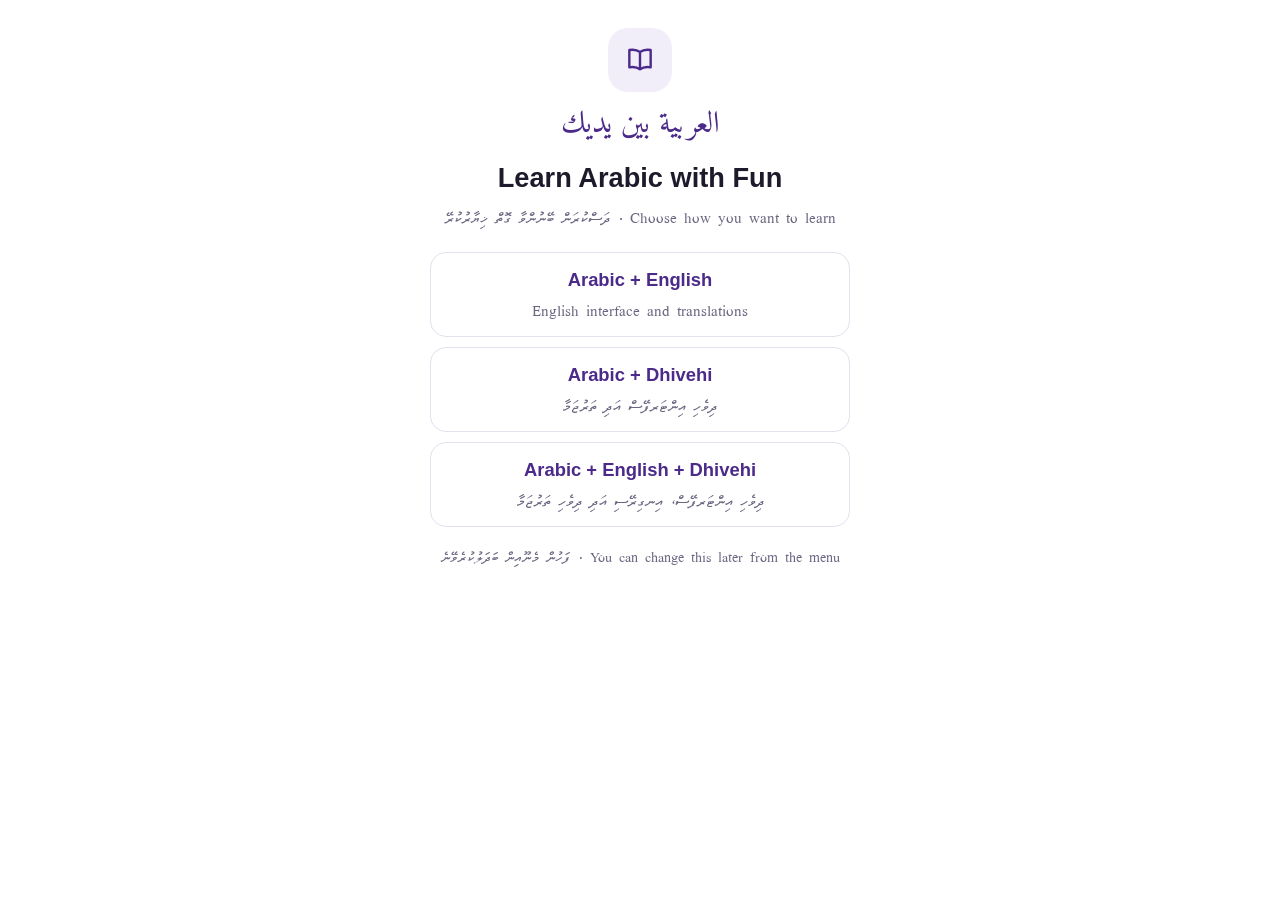
==== commit 424f4b7c: "Add files via upload" ====
--- a/index.html
+++ b/index.html
@@ -3,1668 +3,22 @@
 <head>
 <meta charset="utf-8">
 <meta name="viewport" content="width=device-width, initial-scale=1, viewport-fit=cover">
-<title>ޢަރަބި ދަސްކުރަމާ</title>
+<title>ArabicMV</title>
+<meta name="description" content="ArabicMV — Arabic learning companion for العربية بين يديك, Book 1, in Dhivehi and English.">
 <link rel="stylesheet" href="https://fonts.googleapis.com/css2?family=Amiri:wght@400;700&family=Noto+Sans+Thaana:wght@400;600;700&display=swap">
-<style>
-@font-face{
-  font-family:"Faruma";
-  src:url("./fonts/Faruma.woff2") format("woff2"),
-      url("./fonts/Faruma.woff") format("woff");
-  font-weight:400;
-  font-style:normal;
-  font-display:swap;
-}
-:root{
-  --bg:#f3f5f1; --surface:#e4efe6; --card:#ffffff; --ink:#15211b; --muted:#66736c;
-  --primary:#1f5c45; --on-primary:#ffffff; --accent:#f3e9a8; --on-accent:#3a3a12; --line:#e3e9e4;
-  --good:#22a06b; --bad:#d9433b; --shadow:0 1px 2px rgba(31,92,69,.05), 0 4px 16px rgba(31,92,69,.07);
-  box-sizing:border-box;
-  padding-top:env(safe-area-inset-top,0px);
-  padding-bottom:env(safe-area-inset-bottom,0px);
-}
-@media (prefers-color-scheme: dark){
-  :root:not([data-theme="light"]){
-    --bg:#0f1a15; --surface:#1a2b23; --card:#15231c; --ink:#edf2ee; --muted:#9fb0a7;
-    --primary:#8fd3b4; --on-primary:#0f1a15; --accent:#4f4a24; --on-accent:#f5efc2; --line:#26382f;
-    --good:#5fd39a; --bad:#f08a80; --shadow:0 1px 2px rgba(0,0,0,.35);
-  }
-}
-:root[data-theme="dark"]{
-  --bg:#0f1a15; --surface:#1a2b23; --card:#15231c; --ink:#edf2ee; --muted:#9fb0a7;
-  --primary:#8fd3b4; --on-primary:#0f1a15; --accent:#4f4a24; --on-accent:#f5efc2; --line:#26382f;
-  --good:#5fd39a; --bad:#f08a80; --shadow:0 1px 2px rgba(0,0,0,.35);
-}
-*,*::before,*::after{box-sizing:inherit}
-html{scroll-padding-top:env(safe-area-inset-top,0px)}
-body{margin:0; background:var(--bg); color:var(--ink);
-  font-family:"Faruma","Samee Avas Thaana","MV Faseyha","Noto Sans Thaana",sans-serif; font-size:17px; line-height:1.9}
-.ar{font-family:"Amiri","Traditional Arabic","Scheherazade New",serif; line-height:1.8; direction:rtl; unicode-bidi:isolate}
-.en{font-family:Georgia,"Times New Roman",serif; direction:ltr; unicode-bidi:isolate; line-height:1.4; font-size:1rem; color:var(--muted)}
-.dv{direction:rtl; unicode-bidi:isolate}
-button,input,select,textarea{font:inherit; color:inherit}
-button{cursor:pointer}
-button:disabled{cursor:default}
-:focus-visible{outline:3px solid var(--accent); outline-offset:2px}
-[hidden]{display:none!important}
-.ic{width:22px; height:22px; fill:none; stroke:currentColor; stroke-width:1.8; stroke-linecap:round; stroke-linejoin:round; flex:none}
-.wrap{max-width:600px; margin:0 auto; padding:0 14px 96px}
-
-/* header */
-.hdr,.home{display:grid; grid-template-columns:44px 1fr 44px; align-items:center; padding:8px 0 10px}
-.ib{width:40px; height:40px; border-radius:50%; background:none; border:0; display:grid; place-items:center; color:var(--primary); padding:0}
-.ib:hover{background:var(--surface)}
-.hc{text-align:center; min-width:0}
-.hs{font-size:.8rem; color:var(--muted); line-height:1.3}
-.ht{font-weight:700; color:var(--primary); font-size:1.15rem; line-height:1.5; overflow:hidden; text-overflow:ellipsis; white-space:nowrap}
-.ht.ar{font-size:1.45rem}
-.hc.one{display:flex; align-items:baseline; justify-content:space-between; gap:6px}
-.hc.one .hs{font-size:1rem; color:var(--primary); white-space:nowrap}
-.hc.one .ht{flex:1; font-size:1.35rem; text-align:center; color:var(--ink)}
-.home .logo{display:grid; place-items:center; color:var(--primary)}
-.home .logo .ic{width:28px; height:28px}
-.home .ht{font-size:1.7rem}
-.home .logo .ic{color:var(--primary)}
-
-/* unit list */
-.ulist{list-style:none; margin:0; padding:0; display:grid; gap:10px}
-.ucard,.lcard{display:flex; align-items:center; gap:12px; width:100%; text-align:right; background:var(--card); border:0; border-radius:16px; padding:10px 12px; box-shadow:var(--shadow)}
-.thumb{width:48px; height:48px; flex:none; display:grid; place-items:center; background:var(--surface); border-radius:14px; color:var(--primary); font-size:1.35rem; font-weight:700}
-.ut{flex:1; min-width:0; display:flex; flex-direction:column}
-.uk{font-size:.85rem; color:var(--primary); line-height:1.3}
-.un{font-size:1.3rem; line-height:1.6; font-weight:700}
-.ud{font-size:.85rem; color:var(--muted); line-height:1.5}
-.uend{color:var(--muted); display:grid; flex:none}
-.ucard .ut{flex-direction:row; align-items:center; justify-content:space-between; gap:8px}
-.ucard .un{flex:1; min-width:0}
-.ucard .uk{order:2; white-space:nowrap}
-.ucard .ut{flex-wrap:wrap}
-.ucard .ud{width:100%; order:3}
-.ucard.off{box-shadow:none; background:var(--surface); opacity:.6}
-.ucard.off .thumb{background:var(--bg); color:var(--muted)}
-
-/* lessons */
-.hero{background:linear-gradient(90deg, #f6f1cf 0%, var(--surface) 60%); color:var(--ink); border-radius:18px; padding:14px 18px; margin-bottom:12px; display:grid; grid-template-columns:1fr auto 1fr; align-items:baseline; gap:10px; padding:10px 16px}
-.hero .hk{font-size:.95rem; color:var(--primary); white-space:nowrap}
-.hero .hn{font-size:1.35rem; font-weight:700; line-height:1.6; text-align:center}
-.hero .ud{color:inherit; opacity:.85}
-.llist{display:grid; gap:10px}
-.lcard.cur .lk{background:var(--accent); color:var(--on-accent)}
-.lk.ok{background:var(--good); color:#fff}
-.lk{width:40px; height:40px; flex:none; border-radius:12px; background:var(--surface); color:var(--primary); display:grid; place-items:center; font-size:1.1rem; font-weight:700}
-.lcard .un{font-size:1.5rem; font-weight:400}
-
-/* segmented control */
-.seg{display:flex; flex-wrap:wrap; gap:8px; margin-bottom:12px}
-.seg button{background:var(--card); border:1px solid var(--line); border-radius:999px; padding:4px 18px; color:var(--muted); white-space:nowrap; font-size:1rem}
-.seg button.on{background:var(--accent); border-color:transparent; color:var(--primary); font-weight:700}
-.scope{display:flex; justify-content:flex-end; margin-bottom:8px}
-.scope select{width:auto; border-radius:999px; background:var(--card); border:1px solid var(--line); padding:2px 14px; font-size:.95rem}
-
-h2{font-size:1.05rem; margin:16px 0 8px; color:var(--primary)}
-.sub{color:var(--muted); margin:0 0 8px; font-size:.95rem}
-.row{display:flex; gap:10px; flex-wrap:wrap; align-items:center}
-.btn{display:inline-flex; align-items:center; justify-content:center; gap:8px; background:var(--primary); color:var(--on-primary); border:0; border-radius:14px; padding:8px 22px; font-weight:600; font-size:1.05rem}
-.btn.wide{width:auto; margin:0 auto; display:flex}
-.btn.reveal{background:var(--surface); color:var(--primary); border-radius:999px; padding:6px 22px; font-weight:600}
-.btn.ghost{background:var(--card); color:var(--primary); border:1px solid var(--line)}
-.btn.small{padding:0 12px; font-size:.82rem; font-weight:400}
-.btn.danger{background:none; color:var(--bad); border:1px solid var(--bad)}
-.card{background:var(--card); border-radius:18px; padding:14px; box-shadow:var(--shadow)}
-.empty{background:var(--surface); border-radius:16px; padding:22px 16px; text-align:center; color:var(--muted)}
-.count{color:var(--muted); font-size:.92rem}
-.tr{display:flex; flex-direction:column; gap:2px; margin-top:4px}
-.tr .en{text-align:left}
-
-/* conversation */
-.conv{background:var(--card); border-radius:18px; margin-bottom:12px; overflow:hidden; box-shadow:var(--shadow)}
-.chead{display:flex; align-items:center; gap:10px; padding:10px 14px 6px}
-.chead .count{margin-inline-start:auto}
-.chead .ib{width:34px; height:34px; background:var(--surface)}
-.chead .pbtn{width:34px; height:34px}
-.chead b{color:var(--primary)}
-.chead span{font-size:.85rem; color:var(--muted)}
-.player{display:flex; align-items:center; gap:10px; margin:2px 12px 8px; background:var(--surface); border-radius:999px; padding:6px 14px}
-.pbtn{width:38px; height:38px; border-radius:50%; border:0; background:var(--primary); color:var(--on-primary); color:var(--on-primary); display:grid; place-items:center; flex:none; padding:0}
-.pbtn svg{width:14px; height:14px; fill:currentColor}
-.plab{font-size:.82rem; line-height:1.4; white-space:nowrap}
-.plab small{display:block; color:var(--muted); direction:ltr; text-align:right; font-family:Georgia,serif}
-.prog{flex:1; height:4px; background:var(--line); border-radius:2px; overflow:hidden; direction:ltr}
-.prog i{display:block; height:100%; width:0; background:var(--primary)}
-.auerr{margin:-2px 14px 8px; font-size:.8rem; color:var(--muted)}
-.line{display:grid; grid-template-columns:4.6em 1fr 20px; align-items:baseline; gap:6px; width:100%; text-align:right; background:none; border:0; border-top:1px solid var(--line); padding:6px 14px}
-.line.on{background:var(--surface)}
-.line .who{color:var(--primary); font-size:1.05rem}
-.line .say{font-size:1.55rem}
-.line .tr{grid-column:1 / -1}
-.line .ic,.vcard .ic,.nhead .ic{width:18px; height:18px; color:var(--muted); align-self:center; transition:transform .15s}
-.line.on>.ic,.nhead[aria-expanded="true"]>.ic{transform:rotate(-90deg)}
-
-/* vocabulary + class entries */
-.vlist{list-style:none; margin:0; padding:0; display:grid; grid-template-columns:1fr 1fr; gap:10px}
-.vlist li{display:flex}
-.vcard{display:flex; flex-direction:column; align-items:center; justify-content:center; gap:2px; width:100%; min-height:84px; text-align:center; background:var(--card); border:0; border-radius:16px; padding:10px 8px; box-shadow:var(--shadow)}
-.vcard.on{background:var(--surface)}
-.vcard>.ar{font-size:1.75rem; color:var(--primary); line-height:1.5}
-.vcard>.ic{display:none}
-.vcard .tr{align-items:center; text-align:center}
-.vcard .tr .en{text-align:center}
-.vcard .forms{justify-content:center}
-.forms{display:flex; gap:14px; flex-wrap:wrap; font-size:.82rem; color:var(--muted)}
-.forms .ar{font-size:1.15rem; color:var(--ink)}
-.tools{display:flex; gap:8px; padding:6px 4px 2px}
-
-/* help */
-.note{background:var(--card); border-radius:16px; margin-bottom:8px; overflow:hidden; box-shadow:var(--shadow)}
-.nhead{display:flex; justify-content:space-between; align-items:center; width:100%; background:none; border:0; padding:10px 14px; font-weight:700; text-align:right}
-.nbody{padding:0 14px 10px}
-.nbody p{margin:0 0 6px; font-size:1rem; color:var(--muted)}
-.ex{display:grid; grid-template-columns:auto 1fr; gap:12px; align-items:center; border-top:1px solid var(--line); padding:6px 0}
-.badge{background:var(--accent); color:var(--on-accent)}
-.ex .ar{font-size:1.4rem}
-.ex .tr{margin:0}
-.tips p{margin:0 0 6px; font-size:1rem}
-.tips p:last-child{margin:0}
-
-/* flashcard */
-.fc{width:100%; min-height:210px; background:var(--card); border:0; border-radius:18px; display:flex; flex-direction:column; align-items:center; justify-content:center; gap:6px; padding:20px; text-align:center; box-shadow:var(--shadow)}
-.fc .ar{font-size:clamp(2.4rem,11vw,3.4rem); color:var(--primary)}
-.fc .en{font-size:1.15rem; text-align:center}
-.fc .dv{font-size:1.25rem}
-.fc .hint{font-size:.8rem; color:var(--muted)}
-.fc .forms{justify-content:center; margin-top:6px}
-.ctrl{display:flex; justify-content:space-between; align-items:center; gap:10px; margin-top:10px}
-.rb{width:52px; height:42px; border-radius:999px; border:1px solid var(--line); background:var(--card); color:var(--primary); display:grid; place-items:center; padding:0}
-.rb.go{background:var(--primary); border-color:var(--primary); color:var(--on-primary)}
-
-/* quiz + speak */
-.clabel{display:flex; justify-content:space-between; align-items:center; color:var(--primary); font-weight:700; font-size:1.05rem}
-.prompt{text-align:center; margin:2px 0 12px; display:flex; flex-direction:column; align-items:center}
-.prompt .ar{font-size:2.1rem}
-.prompt .dv{font-size:1.25rem}
-.prompt .en{font-size:1rem}
-.opts{display:grid; gap:8px}
-.opt{background:var(--card); border:1px solid var(--line); border-radius:12px; padding:5px 12px; text-align:right; display:flex; flex-direction:column}
-.opt .en{text-align:left}
-.opt.ar{font-size:1.5rem}
-.opt.right{border-color:var(--good); background:color-mix(in srgb, var(--good) 12%, var(--card))}
-.opt.wrong{border-color:var(--bad); background:color-mix(in srgb, var(--bad) 10%, var(--card))}
-.score{font-size:2.2rem; font-weight:700; color:var(--primary); text-align:center; margin:4px 0}
-.model{background:var(--surface); border-radius:16px; padding:10px 14px; margin-top:10px; text-align:center}
-.model .ar{font-size:1.9rem; display:block}
-.msg{text-align:center; min-height:1.9em; margin:6px 0 0; font-size:.9rem}
-
-/* match + arrange */
-.match{display:grid; grid-template-columns:1fr 1fr; gap:8px}
-.match .col{display:grid; gap:8px; align-content:start}
-.mbtn{background:var(--card); border:1px solid var(--line); border-radius:12px; padding:4px 8px; min-height:62px; display:flex; flex-direction:column; align-items:center; justify-content:center; text-align:center}
-.mbtn.ar{font-size:1.45rem}
-.mbtn .en{text-align:center}
-.mbtn.sel{border-color:var(--primary); box-shadow:inset 0 0 0 2px var(--primary)}
-.mbtn.done{border-color:var(--good); background:var(--surface); color:var(--good)}
-.mbtn.wrong{border-color:var(--bad); box-shadow:inset 0 0 0 2px var(--bad)}
-.slot{min-height:64px; border-bottom:2px solid var(--line); display:flex; flex-wrap:wrap; gap:6px; align-items:center; padding:6px 0; margin-bottom:10px}
-.slot.good{border-bottom-color:var(--good)} .slot.bad{border-bottom-color:var(--bad)}
-.bank{display:flex; flex-wrap:wrap; gap:6px; justify-content:center; min-height:50px}
-.word{background:var(--surface); border:0; border-radius:10px; padding:0 12px; font-size:1.45rem}
-
-/* class */
-.chips{display:grid; gap:8px; margin:6px 0}
-.chip{display:flex; justify-content:space-between; align-items:center; background:var(--card); border:0; border-radius:14px; padding:8px 14px; box-shadow:var(--shadow); text-align:right}
-
-/* bottom nav */
-.nav{position:fixed; bottom:0; left:0; right:0; z-index:5; display:grid; grid-template-columns:repeat(4,1fr); gap:4px; background:var(--card); border-radius:22px 22px 0 0; box-shadow:0 -4px 18px rgba(31,92,69,.08); padding:8px 8px calc(6px + env(safe-area-inset-bottom,0px))}
-.nav button{display:flex; flex-direction:column; align-items:center; gap:0; background:none; border:0; border-radius:14px; padding:4px 6px 2px; font-size:.95rem; line-height:1.6; color:var(--muted); white-space:nowrap}
-.nav button .ic{width:24px; height:24px}
-.nav button .ic{width:22px; height:22px; padding:7px; box-sizing:content-box; border-radius:50%}
-.nav button.on{color:var(--primary); font-weight:700}
-.nav button.on .ic{background:var(--primary); color:var(--on-primary)}
-
-/* modal + menu */
-.veil{position:fixed; inset:0; background:rgba(0,0,0,.45); display:flex; align-items:flex-end; justify-content:center; z-index:10}
-.modal{background:var(--card); width:100%; max-width:460px; max-height:92%; overflow:auto; border-radius:18px 18px 0 0; padding:18px 18px calc(18px + env(safe-area-inset-bottom,0px))}
-.modal h3{margin:0 0 8px}
-.menu{display:grid; gap:6px}
-.menu button{background:var(--surface); border:0; border-radius:12px; padding:8px 14px; text-align:right; color:var(--primary); font-weight:600}
-.menu button.q{background:none; color:var(--muted); font-weight:400; text-align:center}
-label{display:block; font-size:.86rem; color:var(--muted); margin-top:8px}
-input,select,textarea{width:100%; background:var(--bg); border:1px solid var(--line); border-radius:10px; padding:5px 12px}
-input.ar,textarea.ar{font-size:1.35rem}
-input.en{text-align:left; font-size:1rem; color:var(--ink)}
-.err{color:var(--bad); font-size:.86rem; min-height:1.6em; margin:6px 0 0}
-
-@media (prefers-reduced-motion: no-preference){
-  .tr,.model,.nbody{animation:rise .18s ease-out}
-  @keyframes rise{from{opacity:0; transform:translateY(-4px)}to{opacity:1; transform:none}}
-}
-
-/* tablet + desktop: side rail instead of a stretched phone layout */
-@media (min-width:700px){
-  .ulist{grid-template-columns:1fr 1fr}
-  .vlist{grid-template-columns:repeat(3,1fr)}
-  .wrap{max-width:760px; padding-bottom:40px}
-  .veil{align-items:center}.modal{border-radius:18px}
-}
-@media (min-width:900px){
-  /* desktop: the four sections sit in a top bar, same position every page */
-  body.has-nav .wrap{padding-top:72px}
-  .nav{top:0; bottom:auto; left:50%; right:auto; transform:translateX(-50%); width:100%; max-width:760px; border-radius:0 0 22px 22px; box-shadow:0 4px 18px rgba(31,92,69,.08); padding:8px 10px}
-  .nav button{flex-direction:row; justify-content:center; gap:8px; padding:6px 18px; font-size:1.05rem}
-  .nav button .ic{padding:5px}
-  .vlist{grid-template-columns:repeat(4,1fr)}
-}
-
-
-/* Audio files are not included, so hide unavailable audio controls. */
-.chead .pbtn,.player,.auerr{display:none!important}
-</style>
+<link rel="stylesheet" href="css/app.css">
 </head>
 <body>
+<aside id="side" class="side" hidden></aside>
 <div class="wrap">
   <header id="hdr"></header>
   <main id="app"></main>
 </div>
-<nav class="nav" id="nav" aria-label="ބައިތައް"></nav>
+<nav class="nav" id="nav" aria-label="Sections" hidden></nav>
 <div id="modalRoot"></div>
-<script>
-/* ---------- content: Book 1 ---------- */
-var UNITS = [
- ["التَّحِيَّةُ وَالتَّعَارُفُ","ސަލާމްކުރުމާއި ދެނެގަތުން"],
- ["الأُسْرَةُ","ޢާއިލާ"],
- ["السَّكَنُ","ދިރިއުޅޭ ތަން"],
- ["الحَيَاةُ اليَوْمِيَّةُ","ދުވަހުގެ ދިރިއުޅުން"],
- ["الطَّعَامُ وَالشَّرَابُ","ކެއުމާއި ބުއިން"],
- ["الصَّلَاةُ","ނަމާދު"],
- ["الدِّرَاسَةُ","ކިޔެވުން"],
- ["العَمَلُ","މަސައްކަތް"],
- ["التَّسَوُّقُ","ބާޒާރުކުރުން"],
- ["الجَوُّ","މޫސުން"],
- ["النَّاسُ وَالأَمَاكِنُ","މީހުންނާއި ތަންތަން"],
- ["الهِوَايَاتُ","ޝައުޤުވެރި ކަންކަން"],
- ["السَّفَرُ","ދަތުރު"],
- ["الحَجُّ وَالعُمْرَةُ","ޙައްޖާއި ޢުމްރާ"],
- ["الصِّحَّةُ","ޞިއްޙަތު"],
- ["العُطْلَةُ","ޗުއްޓީ"]
-];
-/* In VS Code each unit becomes /data/book1/unitNN.json.
-   "audio" is ONE file for the whole conversation. */
-var UNIT_DATA = {
- 1:{
-  lessons:[
-   {num:1,ar:"التَّحِيَّةُ",task:"ކްލާހުގެ ކުއްޖަކާ ސަލާމްކޮށް، އޭނާގެ ނަމާއި ޙާލު ޢަރަބިން އަހާ. ދެން ބަދަލުކޮށްލާ."},
-   {num:2,ar:"الْجِنْسِيَّةُ",task:"ކްލާހުގެ ކުއްޖަކު ކޮން ޤައުމަކުންތޯ އާއި އޭނާގެ ޤައުމިއްޔަތަކީ ކޮބައިތޯ ޢަރަބިން އަހާ."},
-   {num:3,ar:"التَّعَارُفُ",task:"ކްލާހުގެ ކުއްޖަކަށް ތިބާގެ ރަޙްމަތްތެރިއަކު ޢަރަބިން ތަޢާރަފުކޮށްދީ، އޭނާގެ މަސައްކަތްވެސް ބުނެދީ."}
-  ],
-  vocab:[
-   {lesson:1,ar:"السَّلَامُ عَلَيْكُمْ",en:"Peace be upon you",dv:"ތިޔަބޭކަލުންނަށް ސަލާމް"},
-   {lesson:1,ar:"وَعَلَيْكُمُ السَّلَامُ",en:"And upon you be peace",dv:"ތިޔަބޭކަލުންނަށްވެސް ސަލާމް"},
-   {lesson:1,ar:"اِسْمٌ",pl:"أَسْمَاءٌ",en:"name",dv:"ނަން"},
-   {lesson:1,ar:"مَا اسْمُكَ؟",en:"What is your name?",dv:"ތިބާގެ ނަމަކީ ކޮބައި؟"},
-   {lesson:1,ar:"كَيْفَ حَالُكَ؟",en:"How are you?",dv:"ތިބާގެ ޙާލު ކިހިނެއް؟"},
-   {lesson:1,ar:"بِخَيْرٍ",en:"fine, well",dv:"ރަނގަޅު"},
-   {lesson:1,ar:"الْحَمْدُ لِلّٰهِ",en:"Praise be to Allah",dv:"ޙަމްދު ހުރީ ﷲއަށް"},
-   {lesson:1,ar:"أَنَا",en:"I",dv:"އަހަރެން"},
-   {lesson:1,ar:"أَنْتَ",en:"you (male)",dv:"ތިބާ (ފިރިހެން)"},
-   {lesson:1,ar:"أَنْتِ",en:"you (female)",dv:"ތިބާ (އަންހެން)"},
-   {lesson:2,ar:"مِنْ أَيْنَ؟",en:"From where?",dv:"ކޮންތާކުން؟"},
-   {lesson:2,ar:"جِنْسِيَّةٌ",en:"nationality",dv:"ޤައުމިއްޔަތު"},
-   {lesson:2,ar:"مَا جِنْسِيَّتُكَ؟",en:"What is your nationality?",dv:"ތިބާގެ ޤައުމިއްޔަތަކީ ކޮބައި؟"},
-   {lesson:2,ar:"الْمَالْدِيفُ",en:"the Maldives",dv:"ދިވެހިރާއްޖެ"},
-   {lesson:2,ar:"مَالْدِيفِيٌّ",en:"Maldivian (male)",dv:"ދިވެއްސެއް (ފިރިހެން)"},
-   {lesson:2,ar:"مَالْدِيفِيَّةٌ",en:"Maldivian (female)",dv:"ދިވެއްސެއް (އަންހެން)"},
-   {lesson:2,ar:"مِصْرُ",en:"Egypt",dv:"މިޞްރު"},
-   {lesson:2,ar:"مِصْرِيٌّ",en:"Egyptian",dv:"މިޞްރު މީހެއް"},
-   {lesson:2,ar:"تُرْكِيَا",en:"Turkey",dv:"ތުރުކީ"},
-   {lesson:2,ar:"تُرْكِيٌّ",en:"Turkish",dv:"ތުރުކީ މީހެއް"},
-   {lesson:2,ar:"بَاكِسْتَانُ",en:"Pakistan",dv:"ޕާކިސްތާން"},
-   {lesson:2,ar:"بَاكِسْتَانِيٌّ",en:"Pakistani",dv:"ޕާކިސްތާން މީހެއް"},
-   {lesson:2,ar:"سُورِيَا",en:"Syria",dv:"ސޫރިޔާ"},
-   {lesson:2,ar:"سُورِيٌّ",en:"Syrian",dv:"ސޫރިޔާ މީހެއް"},
-   {lesson:2,ar:"هَلْ",en:"(yes/no question word)",dv:"(ސުވާލުކުރާ ލަފުޒު)"},
-   {lesson:2,ar:"نَعَمْ",en:"yes",dv:"އާނ"},
-   {lesson:3,ar:"هَذَا",en:"this (masculine)",dv:"މި (ފިރިހެން)"},
-   {lesson:3,ar:"هَذِهِ",en:"this (feminine)",dv:"މި (އަންހެން)"},
-   {lesson:3,ar:"هُوَ",en:"he",dv:"އޭނާ (ފިރިހެން)"},
-   {lesson:3,ar:"هِيَ",en:"she",dv:"އޭނާ (އަންހެން)"},
-   {lesson:3,ar:"أَخٌ",pl:"إِخْوَةٌ",en:"brother",dv:"ބޭބެ / ކޮއްކޮ (ފިރިހެން)"},
-   {lesson:3,ar:"أُخْتٌ",pl:"أَخَوَاتٌ",en:"sister",dv:"ދައްތަ / ކޮއްކޮ (އަންހެން)"},
-   {lesson:3,ar:"صَدِيقٌ",pl:"أَصْدِقَاءُ",en:"friend (male)",dv:"ރަޙްމަތްތެރިޔާ (ފިރިހެން)"},
-   {lesson:3,ar:"صَدِيقَةٌ",pl:"صَدِيقَاتٌ",en:"friend (female)",dv:"ރަޙްމަތްތެރިޔާ (އަންހެން)"},
-   {lesson:3,ar:"مُدَرِّسٌ",pl:"مُدَرِّسُونَ",en:"teacher",dv:"މުދައްރިސް"},
-   {lesson:3,ar:"طَبِيبٌ",pl:"أَطِبَّاءُ",en:"doctor (male)",dv:"ޑޮކްޓަރު (ފިރިހެން)"},
-   {lesson:3,ar:"طَبِيبَةٌ",pl:"طَبِيبَاتٌ",en:"doctor (female)",dv:"ޑޮކްޓަރު (އަންހެން)"},
-   {lesson:3,ar:"مُهَنْدِسٌ",pl:"مُهَنْدِسُونَ",en:"engineer",dv:"އިންޖިނޭރު"},
-   {lesson:3,ar:"طَالِبٌ",pl:"طُلَّابٌ",en:"student (male)",dv:"ދަރިވަރު (ފިރިހެން)"},
-   {lesson:3,ar:"طَالِبَةٌ",pl:"طَالِبَاتٌ",en:"student (female)",dv:"ދަރިވަރު (އަންހެން)"},
-   {lesson:3,ar:"أَهْلًا وَسَهْلًا",en:"Welcome",dv:"މަރުޙަބާ"},
-   {lesson:3,ar:"مَعَ السَّلَامَةِ",en:"Goodbye",dv:"ސަލާމަތާއެކު (ވަކިވެލަން ބުނާ ބަސް)"}
-  ],
-  conv:[
-   {lesson:1,audio:"audio/u01-l01-a.mp3",lines:[
-    {who:"أَحْمَدُ",ar:"السَّلَامُ عَلَيْكُمْ.",en:"Peace be upon you.",dv:"ތިޔަބޭކަލުންނަށް ސަލާމް."},
-    {who:"عَلِيٌّ",ar:"وَعَلَيْكُمُ السَّلَامُ وَرَحْمَةُ اللهِ.",en:"And upon you be peace and the mercy of Allah.",dv:"ތިޔަބޭކަލުންނަށްވެސް ސަލާމާއި ﷲގެ ރަޙްމަތް."},
-    {who:"أَحْمَدُ",ar:"اِسْمِي أَحْمَدُ. مَا اسْمُكَ؟",en:"My name is Ahmed. What is your name?",dv:"އަހަރެންގެ ނަމަކީ އަޙްމަދު. ތިބާގެ ނަމަކީ ކޮބައި؟"},
-    {who:"عَلِيٌّ",ar:"اِسْمِي عَلِيٌّ.",en:"My name is Ali.",dv:"އަހަރެންގެ ނަމަކީ ޢަލީ."},
-    {who:"أَحْمَدُ",ar:"كَيْفَ حَالُكَ يَا عَلِيُّ؟",en:"How are you, Ali?",dv:"ޢަލީ، ތިބާގެ ޙާލު ކިހިނެއް؟"},
-    {who:"عَلِيٌّ",ar:"بِخَيْرٍ، وَالْحَمْدُ لِلّٰهِ. وَكَيْفَ حَالُكَ أَنْتَ؟",en:"Fine, praise be to Allah. And how are you?",dv:"ރަނގަޅު، އަލްޙަމްދު ލިއްލާހި. ތިބާގެ ޙާލު ކިހިނެއް؟"},
-    {who:"أَحْمَدُ",ar:"بِخَيْرٍ، وَالْحَمْدُ لِلّٰهِ.",en:"Fine, praise be to Allah.",dv:"ރަނގަޅު، އަލްޙަމްދު ލިއްލާހި."}
-   ]},
-   {lesson:1,audio:"audio/u01-l01-b.mp3",lines:[
-    {who:"عَائِشَةُ",ar:"السَّلَامُ عَلَيْكُمْ.",en:"Peace be upon you.",dv:"ތިޔަބޭކަލުންނަށް ސަލާމް."},
-    {who:"مَرْيَمُ",ar:"وَعَلَيْكُمُ السَّلَامُ.",en:"And upon you be peace.",dv:"ތިޔަބޭކަލުންނަށްވެސް ސަލާމް."},
-    {who:"عَائِشَةُ",ar:"اِسْمِي عَائِشَةُ. مَا اسْمُكِ؟",en:"My name is Aisha. What is your name?",dv:"އަހަރެންގެ ނަމަކީ ޢާއިޝާ. ތިބާގެ ނަމަކީ ކޮބައި؟"},
-    {who:"مَرْيَمُ",ar:"اِسْمِي مَرْيَمُ.",en:"My name is Maryam.",dv:"އަހަރެންގެ ނަމަކީ މަރްޔަމް."},
-    {who:"عَائِشَةُ",ar:"كَيْفَ حَالُكِ يَا مَرْيَمُ؟",en:"How are you, Maryam?",dv:"މަރްޔަމް، ތިބާގެ ޙާލު ކިހިނެއް؟"},
-    {who:"مَرْيَمُ",ar:"بِخَيْرٍ، وَالْحَمْدُ لِلّٰهِ. وَكَيْفَ حَالُكِ أَنْتِ؟",en:"Fine, praise be to Allah. And how are you?",dv:"ރަނގަޅު، އަލްޙަމްދު ލިއްލާހި. ތިބާގެ ޙާލު ކިހިނެއް؟"},
-    {who:"عَائِشَةُ",ar:"بِخَيْرٍ، وَالْحَمْدُ لِلّٰهِ.",en:"Fine, praise be to Allah.",dv:"ރަނގަޅު، އަލްޙަމްދު ލިއްލާހި."}
-   ]},
-   {lesson:2,audio:"audio/u01-l02-a.mp3",lines:[
-    {who:"حَسَنٌ",ar:"السَّلَامُ عَلَيْكُمْ.",en:"Peace be upon you.",dv:"ތިޔަބޭކަލުންނަށް ސަލާމް."},
-    {who:"يُوسُفُ",ar:"وَعَلَيْكُمُ السَّلَامُ.",en:"And upon you be peace.",dv:"ތިޔަބޭކަލުންނަށްވެސް ސަލާމް."},
-    {who:"حَسَنٌ",ar:"مِنْ أَيْنَ أَنْتَ؟",en:"Where are you from?",dv:"ތިބާ ކޮންތާކުން؟"},
-    {who:"يُوسُفُ",ar:"أَنَا مِنَ الْمَالْدِيفِ. وَأَنْتَ؟",en:"I am from the Maldives. And you?",dv:"އަހަރެން ދިވެހިރާއްޖެއިން. ތިބާ؟"},
-    {who:"حَسَنٌ",ar:"أَنَا مِنْ مِصْرَ.",en:"I am from Egypt.",dv:"އަހަރެން މިޞްރުން."},
-    {who:"يُوسُفُ",ar:"هَلْ أَنْتَ مِصْرِيٌّ؟",en:"Are you Egyptian?",dv:"ތިބާއަކީ މިޞްރު މީހެއްތަ؟"},
-    {who:"حَسَنٌ",ar:"نَعَمْ، أَنَا مِصْرِيٌّ. وَمَا جِنْسِيَّتُكَ أَنْتَ؟",en:"Yes, I am Egyptian. And what is your nationality?",dv:"އާނ، އަހަރެންނަކީ މިޞްރު މީހެއް. ތިބާގެ ޤައުމިއްޔަތަކީ ކޮބައި؟"},
-    {who:"يُوسُفُ",ar:"أَنَا مَالْدِيفِيٌّ.",en:"I am Maldivian.",dv:"އަހަރެންނަކީ ދިވެއްސެއް."},
-    {who:"حَسَنٌ",ar:"أَهْلًا وَسَهْلًا.",en:"Welcome.",dv:"މަރުޙަބާ."}
-   ]},
-   {lesson:2,audio:"audio/u01-l02-b.mp3",lines:[
-    {who:"خَدِيجَةُ",ar:"السَّلَامُ عَلَيْكُمْ.",en:"Peace be upon you.",dv:"ތިޔަބޭކަލުންނަށް ސަލާމް."},
-    {who:"فَاطِمَةُ",ar:"وَعَلَيْكُمُ السَّلَامُ.",en:"And upon you be peace.",dv:"ތިޔަބޭކަލުންނަށްވެސް ސަލާމް."},
-    {who:"خَدِيجَةُ",ar:"مِنْ أَيْنَ أَنْتِ؟",en:"Where are you from?",dv:"ތިބާ ކޮންތާކުން؟"},
-    {who:"فَاطِمَةُ",ar:"أَنَا مِنْ تُرْكِيَا. وَأَنْتِ؟",en:"I am from Turkey. And you?",dv:"އަހަރެން ތުރުކީން. ތިބާ؟"},
-    {who:"خَدِيجَةُ",ar:"أَنَا مِنَ الْمَالْدِيفِ.",en:"I am from the Maldives.",dv:"އަހަރެން ދިވެހިރާއްޖެއިން."},
-    {who:"فَاطِمَةُ",ar:"هَلْ أَنْتِ مَالْدِيفِيَّةٌ؟",en:"Are you Maldivian?",dv:"ތިބާއަކީ ދިވެއްސެއްތަ؟"},
-    {who:"خَدِيجَةُ",ar:"نَعَمْ، أَنَا مَالْدِيفِيَّةٌ. وَمَا جِنْسِيَّتُكِ أَنْتِ؟",en:"Yes, I am Maldivian. And what is your nationality?",dv:"އާނ، އަހަރެންނަކީ ދިވެއްސެއް. ތިބާގެ ޤައުމިއްޔަތަކީ ކޮބައި؟"},
-    {who:"فَاطِمَةُ",ar:"أَنَا تُرْكِيَّةٌ.",en:"I am Turkish.",dv:"އަހަރެންނަކީ ތުރުކީ މީހެއް."},
-    {who:"خَدِيجَةُ",ar:"أَهْلًا وَسَهْلًا.",en:"Welcome.",dv:"މަރުޙަބާ."}
-   ]},
-   {lesson:3,audio:"audio/u01-l03-a.mp3",lines:[
-    {who:"إِبْرَاهِيمُ",ar:"السَّلَامُ عَلَيْكُمْ.",en:"Peace be upon you.",dv:"ތިޔަބޭކަލުންނަށް ސަލާމް."},
-    {who:"خَالِدٌ",ar:"وَعَلَيْكُمُ السَّلَامُ.",en:"And upon you be peace.",dv:"ތިޔަބޭކަލުންނަށްވެސް ސަލާމް."},
-    {who:"إِبْرَاهِيمُ",ar:"هَذَا أَخِي حَسَنٌ، هُوَ طَبِيبٌ.",en:"This is my brother Hassan. He is a doctor.",dv:"މިއީ އަހަރެންގެ ބޭބެ ޙަސަން. އޭނާއަކީ ޑޮކްޓަރެއް."},
-    {who:"خَالِدٌ",ar:"أَهْلًا وَسَهْلًا.",en:"Welcome.",dv:"މަރުޙަބާ."},
-    {who:"إِبْرَاهِيمُ",ar:"وَهَذَا صَدِيقِي عُمَرُ، هُوَ مُدَرِّسٌ.",en:"And this is my friend Umar. He is a teacher.",dv:"މިއީ އަހަރެންގެ ރަޙްމަތްތެރިޔާ ޢުމަރު. އޭނާއަކީ މުދައްރިސެއް."},
-    {who:"خَالِدٌ",ar:"أَهْلًا وَسَهْلًا. أَنَا خَالِدٌ، أَنَا مُهَنْدِسٌ.",en:"Welcome. I am Khalid. I am an engineer.",dv:"މަރުޙަބާ. އަހަރެންނަކީ ޚާލިދު. އަހަރެންނަކީ އިންޖިނޭރެއް."},
-    {who:"إِبْرَاهِيمُ",ar:"مَعَ السَّلَامَةِ يَا خَالِدُ.",en:"Goodbye, Khalid.",dv:"ޚާލިދު، ސަލާމަތާއެކު."},
-    {who:"خَالِدٌ",ar:"مَعَ السَّلَامَةِ.",en:"Goodbye.",dv:"ސަލާމަތާއެކު."}
-   ]},
-   {lesson:3,audio:"audio/u01-l03-b.mp3",lines:[
-    {who:"زَيْنَبُ",ar:"السَّلَامُ عَلَيْكُمْ.",en:"Peace be upon you.",dv:"ތިޔަބޭކަލުންނަށް ސަލާމް."},
-    {who:"هُدَى",ar:"وَعَلَيْكُمُ السَّلَامُ.",en:"And upon you be peace.",dv:"ތިޔަބޭކަލުންނަށްވެސް ސަލާމް."},
-    {who:"زَيْنَبُ",ar:"هَذِهِ أُخْتِي آمِنَةُ، هِيَ طَالِبَةٌ.",en:"This is my sister Aminah. She is a student.",dv:"މިއީ އަހަރެންގެ ކޮއްކޮ އާމިނާ. އޭނާއަކީ ދަރިވަރެއް."},
-    {who:"هُدَى",ar:"أَهْلًا وَسَهْلًا.",en:"Welcome.",dv:"މަރުޙަބާ."},
-    {who:"زَيْنَبُ",ar:"وَهَذِهِ صَدِيقَتِي سَارَةُ، هِيَ مُعَلِّمَةٌ.",en:"And this is my friend Sarah. She is a teacher.",dv:"މިއީ އަހަރެންގެ ރަޙްމަތްތެރިޔާ ސާރާ. އޭނާއަކީ މުދައްރިސާއެއް."},
-    {who:"هُدَى",ar:"أَهْلًا وَسَهْلًا. أَنَا هُدَى، أَنَا طَبِيبَةٌ.",en:"Welcome. I am Huda. I am a doctor.",dv:"މަރުޙަބާ. އަހަރެންނަކީ ހުދާ. އަހަރެންނަކީ ޑޮކްޓަރެއް."},
-    {who:"زَيْنَبُ",ar:"مَعَ السَّلَامَةِ يَا هُدَى.",en:"Goodbye, Huda.",dv:"ހުދާ، ސަލާމަތާއެކު."},
-    {who:"هُدَى",ar:"مَعَ السَّلَامَةِ.",en:"Goodbye.",dv:"ސަލާމަތާއެކު."}
-   ]}
-  ],
-  speak:[
-   {lesson:1,q:{ar:"السَّلَامُ عَلَيْكُمْ.",en:"Peace be upon you.",dv:"ތިޔަބޭކަލުންނަށް ސަލާމް."},a:{ar:"وَعَلَيْكُمُ السَّلَامُ.",en:"And upon you be peace.",dv:"ތިޔަބޭކަލުންނަށްވެސް ސަލާމް."}},
-   {lesson:1,q:{ar:"مَا اسْمُكَ؟",en:"What is your name?",dv:"ތިބާގެ ނަމަކީ ކޮބައި؟"},a:{ar:"اِسْمِي أَحْمَدُ.",en:"My name is Ahmed.",dv:"އަހަރެންގެ ނަމަކީ އަޙްމަދު."}},
-   {lesson:1,q:{ar:"كَيْفَ حَالُكَ؟",en:"How are you?",dv:"ތިބާގެ ޙާލު ކިހިނެއް؟"},a:{ar:"بِخَيْرٍ، وَالْحَمْدُ لِلّٰهِ.",en:"Fine, praise be to Allah.",dv:"ރަނގަޅު، އަލްޙަމްދު ލިއްލާހި."}},
-   {lesson:2,q:{ar:"مِنْ أَيْنَ أَنْتَ؟",en:"Where are you from?",dv:"ތިބާ ކޮންތާކުން؟"},a:{ar:"أَنَا مِنَ الْمَالْدِيفِ.",en:"I am from the Maldives.",dv:"އަހަރެން ދިވެހިރާއްޖެއިން."}},
-   {lesson:2,q:{ar:"مَا جِنْسِيَّتُكَ؟",en:"What is your nationality?",dv:"ތިބާގެ ޤައުމިއްޔަތަކީ ކޮބައި؟"},a:{ar:"أَنَا مَالْدِيفِيٌّ.",en:"I am Maldivian.",dv:"އަހަރެންނަކީ ދިވެއްސެއް."}},
-   {lesson:2,q:{ar:"هَلْ أَنْتَ مَالْدِيفِيٌّ؟",en:"Are you Maldivian?",dv:"ތިބާއަކީ ދިވެއްސެއްތަ؟"},a:{ar:"نَعَمْ، أَنَا مَالْدِيفِيٌّ.",en:"Yes, I am Maldivian.",dv:"އާނ، އަހަރެންނަކީ ދިވެއްސެއް."}},
-   {lesson:3,q:{ar:"مَنْ هَذَا؟",en:"Who is this?",dv:"މިއީ ކާކު؟"},a:{ar:"هَذَا أَخِي، هُوَ طَالِبٌ.",en:"This is my brother. He is a student.",dv:"މިއީ އަހަރެންގެ ބޭބެ. އޭނާއަކީ ދަރިވަރެއް."}},
-   {lesson:3,q:{ar:"مَنْ هَذِهِ؟",en:"Who is this?",dv:"މިއީ ކާކު؟"},a:{ar:"هَذِهِ أُخْتِي، هِيَ طَبِيبَةٌ.",en:"This is my sister. She is a doctor.",dv:"މިއީ އަހަރެންގެ ދައްތަ. އޭނާއަކީ ޑޮކްޓަރެއް."}},
-   {lesson:3,q:{ar:"هَلْ هُوَ مُدَرِّسٌ؟",en:"Is he a teacher?",dv:"އޭނާއަކީ މުދައްރިސެއްތަ؟"},a:{ar:"نَعَمْ، هُوَ مُدَرِّسٌ.",en:"Yes, he is a teacher.",dv:"އާނ، އޭނާއަކީ މުދައްރިސެއް."}}
-  ],
-  grammar:[
-   {lesson:1,title:"أَنْتَ އާއި أَنْتِ",body:"ފިރިހެނަކާ ވާހަކަދައްކާއިރު أَنْتَ ބޭނުންކުރެއެވެ. އަންހެނަކާ ވާހަކަދައްކާއިރު أَنْتِ ބޭނުންކުރެއެވެ. ލަފުޒުގެ ފަހަތަށް އަންނަ ކަފު (ك) ވެސް މިގޮތަށް ބަދަލުވެއެވެ.",
-    ex:[{ar:"مَا اسْمُكَ؟ — مَا اسْمُكِ؟",en:"What is your name? (to a man — to a woman)",dv:"ތިބާގެ ނަމަކީ ކޮބައި؟ (ފިރިހެނަކަށް — އަންހެނަކަށް)"},{ar:"كَيْفَ حَالُكَ؟ — كَيْفَ حَالُكِ؟",en:"How are you? (to a man — to a woman)",dv:"ޙާލު ކިހިނެއް؟ (ފިރިހެނަކަށް — އަންހެނަކަށް)"}]},
-   {lesson:2,title:"ޤައުމިއްޔަތު ބުނާ ގޮތް",body:"ޤައުމުގެ ނަމުގެ ފަހަތަށް (يّ) އިތުރުކުރުމުން ޤައުމިއްޔަތު ލިބެއެވެ. އަންހެނަކަށް ނަމަ އޭގެ ފަހަތަށް (ة) އިތުރުކުރެއެވެ.",
-    ex:[{ar:"مِصْرُ — مِصْرِيٌّ — مِصْرِيَّةٌ",en:"Egypt — Egyptian (m) — Egyptian (f)",dv:"މިޞްރު — މިޞްރު މީހެއް (ފ) — މިޞްރު މީހެއް (އ)"},{ar:"هَلْ أَنْتَ مَالْدِيفِيٌّ؟ نَعَمْ.",en:"Are you Maldivian? Yes.",dv:"ތިބާއަކީ ދިވެއްސެއްތަ؟ އާނ."}]},
-   {lesson:3,title:"هَذَا / هَذِهِ އާއި هُوَ / هِيَ",body:"ފިރިހެން ނަންތަކަށް هَذَا އާއި هُوَ ބޭނުންކުރެއެވެ. އަންހެން ނަންތަކަށް هَذِهِ އާއި هِيَ ބޭނުންކުރެއެވެ. އަންހެން ނަންތައް ގިނަފަހަރު ނިމެނީ (ة) އިންނެވެ.",
-    ex:[{ar:"هَذَا أَخِي، هُوَ مُدَرِّسٌ.",en:"This is my brother. He is a teacher.",dv:"މިއީ އަހަރެންގެ ބޭބެ. އޭނާއަކީ މުދައްރިސެއް."},{ar:"هَذِهِ أُخْتِي، هِيَ مُدَرِّسَةٌ.",en:"This is my sister. She is a teacher.",dv:"މިއީ އަހަރެންގެ ދައްތަ. އޭނާއަކީ މުދައްރިސާއެއް."}]}
-  ]
- },
- 2:{
-  lessons:[
-   {num:10,ar:"صُورَةُ الْأُسْرَةِ",task:"ތިބާގެ ޢާއިލާގެ ފޮޓޯއެއް ދައްކައިގެން، ކްލާހުގެ ކުއްޖަކަށް ޢާއިލާގެ މީހުން ޢަރަބިން ތަޢާރަފުކޮށްދީ."},
-   {num:11,ar:"شَجَرَةُ الْأُسْرَةِ",task:"ތިބާގެ ޢާއިލާގެ ގަސް ކުރަހައި، ކްލާހުގެ ކުއްޖަކަށް ބޮޑުބޭބެ، ބޮޑުދައިތަ، އެމީހުންގެ ދަރިން ޢަރަބިން ބުނެދީ."},
-   {num:12,ar:"فِي الْبَيْتِ",task:"ކްލާހުގެ ކުއްޖަކަށް ޢާއިލާގެ މީހުން ކޮންތާކު ކޮންކަމެއް ކުރަނީތޯ ޢަރަބިން ބުނެދީ: ޙަންމާމުގައި، ކޮޓަރީގައި، ނަމާދުކުރާ ތަނުގައި."}
-  ],
-  vocab:[
-   {lesson:1,ar:"أُسْرَةٌ",pl:"أُسَرٌ",en:"family",dv:"ޢާއިލާ"},
-   {lesson:1,ar:"صُورَةٌ",pl:"صُوَرٌ",en:"picture, photo",dv:"ފޮޓޯ"},
-   {lesson:1,ar:"وَالِدٌ",en:"father",dv:"ބައްޕަ"},
-   {lesson:1,ar:"وَالِدَةٌ",en:"mother",dv:"މަންމަ"},
-   {lesson:1,ar:"جَدٌّ",pl:"أَجْدَادٌ",en:"grandfather",dv:"ކާފަ"},
-   {lesson:1,ar:"جَدَّةٌ",pl:"جَدَّاتٌ",en:"grandmother",dv:"މާމަ"},
-   {lesson:1,ar:"مُعَلِّمَةٌ",pl:"مُعَلِّمَاتٌ",en:"teacher (female)",dv:"މުދައްރިސާ"},
-   {lesson:1,ar:"مَنْ هَذَا؟",en:"Who is this? (m)",dv:"މިއީ ކާކު؟ (ފިރިހެން)"},
-   {lesson:1,ar:"مَنْ هَذِهِ؟",en:"Who is this? (f)",dv:"މިއީ ކާކު؟ (އަންހެން)"},
-   {lesson:1,ar:"مَا شَاءَ اللهُ",en:"Masha Allah (what Allah has willed)",dv:"މާޝާﷲ"},
-   {lesson:2,ar:"شَجَرَةٌ",pl:"أَشْجَارٌ",en:"tree",dv:"ގަސް"},
-   {lesson:2,ar:"عَمٌّ",pl:"أَعْمَامٌ",en:"paternal uncle",dv:"ބޮޑުބޭބެ (ބައްޕަ ފަރާތު)"},
-   {lesson:2,ar:"عَمَّةٌ",pl:"عَمَّاتٌ",en:"paternal aunt",dv:"ބޮޑުދައިތަ (ބައްޕަ ފަރާތު)"},
-   {lesson:2,ar:"اِبْنٌ",pl:"أَبْنَاءٌ",en:"son",dv:"ފިރިހެން ދަރި"},
-   {lesson:2,ar:"اِبْنَةٌ",pl:"بَنَاتٌ",en:"daughter",dv:"އަންހެން ދަރި"},
-   {lesson:2,ar:"اِبْنُ عَمٍّ",en:"cousin (uncle's son)",dv:"ބޮޑުބޭބެގެ ފިރިހެން ދަރި"},
-   {lesson:2,ar:"مَا هَذِهِ؟",en:"What is this? (f)",dv:"މިއީ ކޮން އެއްޗެއް؟"},
-   {lesson:3,ar:"أَذَانٌ",en:"the call to prayer",dv:"ބަންގި"},
-   {lesson:3,ar:"الْفَجْرُ",en:"Fajr, dawn",dv:"ފަތިސް"},
-   {lesson:3,ar:"اللهُ أَكْبَرُ",en:"Allah is the greatest",dv:"ﷲ އެންމެ ބޮޑު"},
-   {lesson:3,ar:"أَوْلَادٌ",en:"children, boys",dv:"ކުދިން"},
-   {lesson:3,ar:"حَمَّامٌ",pl:"حَمَّامَاتٌ",en:"bathroom",dv:"ފާޚާނާ"},
-   {lesson:3,ar:"غُرْفَةٌ",pl:"غُرَفٌ",en:"room",dv:"ކޮޓަރި"},
-   {lesson:3,ar:"مُصَلًّى",en:"prayer room",dv:"ނަމާދުކުރާ ތަން"},
-   {lesson:3,ar:"مَسْجِدٌ",pl:"مَسَاجِدُ",en:"mosque",dv:"މިސްކިތް"},
-   {lesson:3,ar:"الْقُرْآنُ",en:"the Quran",dv:"ޤުރުއާން"},
-   {lesson:3,ar:"مِعْطَفٌ",pl:"مَعَاطِفُ",en:"coat",dv:"ކޯޓު"},
-   {lesson:3,ar:"نَظَّارَةٌ",pl:"نَظَّارَاتٌ",en:"glasses",dv:"އައިނު"},
-   {lesson:3,ar:"يَتَوَضَّأُ",command:"تَوَضَّأْ",en:"he makes wudu",dv:"އޭނާ ވުޟޫކުރަނީ"},
-   {lesson:3,ar:"يَقْرَأُ",command:"اِقْرَأْ",en:"he reads",dv:"އޭނާ ކިޔަވަނީ"},
-   {lesson:3,ar:"يُصَلِّي",command:"صَلِّ",en:"he prays",dv:"އޭނާ ނަމާދުކުރަނީ"},
-   {lesson:3,ar:"هَيَّا بِنَا",en:"Let's go",dv:"ހިނގާ ދަމާ"},
-   {lesson:3,ar:"أَيْنَ؟",en:"Where?",dv:"ކޮންތާކު؟"},
-   {lesson:3,ar:"أَبٌ",en:"father",dv:"ބައްޕަ"},
-   {lesson:3,ar:"أُمٌّ",en:"mother",dv:"މަންމަ"}
-  ],
-  conv:[
-   {lesson:1,audio:"audio/u02-l10-a.mp3",lines:[
-    {who:"سَعِيدٌ",ar:"هَذِهِ صُورَةُ أُسْرَتِي.",en:"This is a photo of my family.",dv:"މިއީ އަހަރެންގެ ޢާއިލާގެ ފޮޓޯއެއް."},
-    {who:"مُحَمَّدٌ",ar:"مَا شَاءَ اللهُ! مَنْ هَذَا؟",en:"Masha Allah! Who is this?",dv:"މާޝާﷲ! މިއީ ކާކު؟"},
-    {who:"سَعِيدٌ",ar:"هَذَا وَالِدِي، هُوَ مُدَرِّسٌ.",en:"This is my father. He is a teacher.",dv:"މިއީ އަހަރެންގެ ބައްޕަ. އޭނާއަކީ މުދައްރިސެއް."},
-    {who:"مُحَمَّدٌ",ar:"وَمَنْ هَذِهِ؟",en:"And who is this?",dv:"މިއީ ކާކު؟"},
-    {who:"سَعِيدٌ",ar:"هَذِهِ وَالِدَتِي، هِيَ طَبِيبَةٌ.",en:"This is my mother. She is a doctor.",dv:"މިއީ އަހަރެންގެ މަންމަ. އޭނާއަކީ ޑޮކްޓަރެއް."},
-    {who:"مُحَمَّدٌ",ar:"وَمَنْ هَذَا؟",en:"And who is this?",dv:"މިއީ ކާކު؟"},
-    {who:"سَعِيدٌ",ar:"هَذَا جَدِّي، وَهَذِهِ جَدَّتِي.",en:"This is my grandfather, and this is my grandmother.",dv:"މިއީ އަހަރެންގެ ކާފަ، އަދި މިއީ އަހަރެންގެ މާމަ."},
-    {who:"مُحَمَّدٌ",ar:"مَا شَاءَ اللهُ!",en:"Masha Allah!",dv:"މާޝާﷲ!"}
-   ]},
-   {lesson:1,audio:"audio/u02-l10-b.mp3",lines:[
-    {who:"نُورُ",ar:"هَذِهِ صُورَةُ أُسْرَتِي.",en:"This is a photo of my family.",dv:"މިއީ އަހަރެންގެ ޢާއިލާގެ ފޮޓޯއެއް."},
-    {who:"لَيْلَى",ar:"مَا شَاءَ اللهُ! مَنْ هَذِهِ؟",en:"Masha Allah! Who is this?",dv:"މާޝާﷲ! މިއީ ކާކު؟"},
-    {who:"نُورُ",ar:"هَذِهِ وَالِدَتِي، هِيَ مُعَلِّمَةٌ.",en:"This is my mother. She is a teacher.",dv:"މިއީ އަހަރެންގެ މަންމަ. އޭނާއަކީ މުދައްރިސާއެއް."},
-    {who:"لَيْلَى",ar:"وَمَنْ هَذَا؟",en:"And who is this?",dv:"މިއީ ކާކު؟"},
-    {who:"نُورُ",ar:"هَذَا أَخِي أَحْمَدُ، هُوَ طَالِبٌ.",en:"This is my brother Ahmed. He is a student.",dv:"މިއީ އަހަރެންގެ ބޭބެ އަޙްމަދު. އޭނާއަކީ ދަރިވަރެއް."},
-    {who:"لَيْلَى",ar:"وَمَنْ هَذِهِ؟",en:"And who is this?",dv:"މިއީ ކާކު؟"},
-    {who:"نُورُ",ar:"هَذِهِ أُخْتِي، وَهَذِهِ جَدَّتِي.",en:"This is my sister, and this is my grandmother.",dv:"މިއީ އަހަރެންގެ ދައްތަ، އަދި މިއީ އަހަރެންގެ މާމަ."},
-    {who:"لَيْلَى",ar:"مَا شَاءَ اللهُ!",en:"Masha Allah!",dv:"މާޝާﷲ!"}
-   ]},
-   {lesson:2,audio:"audio/u02-l11-a.mp3",lines:[
-    {who:"عُمَرُ",ar:"مَا هَذِهِ؟",en:"What is this?",dv:"މިއީ ކޮން އެއްޗެއް؟"},
-    {who:"يُوسُفُ",ar:"هَذِهِ شَجَرَةُ أُسْرَتِي.",en:"This is my family tree.",dv:"މިއީ އަހަރެންގެ ޢާއިލާގެ ގަސް."},
-    {who:"عُمَرُ",ar:"مَنْ هَذَا؟",en:"Who is this?",dv:"މިއީ ކާކު؟"},
-    {who:"يُوسُفُ",ar:"هَذَا جَدِّي عَبْدُ اللهِ، وَهَذَا وَالِدِي حَسَنٌ.",en:"This is my grandfather Abdullah, and this is my father Hassan.",dv:"މިއީ އަހަރެންގެ ކާފަ ޢަބްދުﷲ، އަދި މިއީ އަހަރެންގެ ބައްޕަ ޙަސަން."},
-    {who:"عُمَرُ",ar:"وَمَنْ هَذَا؟",en:"And who is this?",dv:"މިއީ ކާކު؟"},
-    {who:"يُوسُفُ",ar:"هَذَا عَمِّي عَلِيٌّ، وَهَذِهِ عَمَّتِي مَرْيَمُ.",en:"This is my uncle Ali, and this is my aunt Maryam.",dv:"މިއީ އަހަރެންގެ ބޮޑުބޭބެ ޢަލީ، އަދި މިއީ އަހަރެންގެ ބޮޑުދައިތަ މަރްޔަމް."},
-    {who:"عُمَرُ",ar:"وَمَنْ هَذَا؟",en:"And who is this?",dv:"މިއީ ކާކު؟"},
-    {who:"يُوسُفُ",ar:"هَذَا ابْنُ عَمِّي، وَهَذِهِ ابْنَةُ عَمِّي.",en:"This is my uncle's son, and this is my uncle's daughter.",dv:"މިއީ އަހަރެންގެ ބޮޑުބޭބެގެ ފިރިހެން ދަރި، އަދި މިއީ ބޮޑުބޭބެގެ އަންހެން ދަރި."},
-    {who:"عُمَرُ",ar:"مَا شَاءَ اللهُ!",en:"Masha Allah!",dv:"މާޝާﷲ!"}
-   ]},
-   {lesson:2,audio:"audio/u02-l11-b.mp3",lines:[
-    {who:"آمِنَةُ",ar:"هَلْ هَذِهِ شَجَرَةٌ؟",en:"Is this a tree?",dv:"މިއީ ގަހެއްތަ؟"},
-    {who:"سَلْمَى",ar:"نَعَمْ، هَذِهِ شَجَرَةُ أُسْرَتِي.",en:"Yes, this is my family tree.",dv:"އާނ، މިއީ އަހަރެންގެ ޢާއިލާގެ ގަސް."},
-    {who:"آمِنَةُ",ar:"مَنْ هَذِهِ؟",en:"Who is this?",dv:"މިއީ ކާކު؟"},
-    {who:"سَلْمَى",ar:"هَذِهِ جَدَّتِي، وَهَذِهِ وَالِدَتِي.",en:"This is my grandmother, and this is my mother.",dv:"މިއީ އަހަރެންގެ މާމަ، އަދި މިއީ އަހަރެންގެ މަންމަ."},
-    {who:"آمِنَةُ",ar:"وَمَنْ هَذَا؟",en:"And who is this?",dv:"މިއީ ކާކު؟"},
-    {who:"سَلْمَى",ar:"هَذَا عَمِّي، وَهَذِهِ عَمَّتِي.",en:"This is my uncle, and this is my aunt.",dv:"މިއީ އަހަރެންގެ ބޮޑުބޭބެ، އަދި މިއީ އަހަރެންގެ ބޮޑުދައިތަ."},
-    {who:"آمِنَةُ",ar:"وَمَنْ هَذِهِ؟",en:"And who is this?",dv:"މިއީ ކާކު؟"},
-    {who:"سَلْمَى",ar:"هَذِهِ ابْنَةُ عَمَّتِي، هِيَ طَالِبَةٌ.",en:"This is my aunt's daughter. She is a student.",dv:"މިއީ އަހަރެންގެ ބޮޑުދައިތަގެ އަންހެން ދަރި. އޭނާއަކީ ދަރިވަރެއް."}
-   ]},
-   {lesson:3,audio:"audio/u02-l12-a.mp3",lines:[
-    {who:"الْأَبُ",ar:"هَذَا أَذَانُ الْفَجْرِ. أَيْنَ أَحْمَدُ؟",en:"This is the Fajr adhan. Where is Ahmed?",dv:"މިއީ ފަތިސް ނަމާދުގެ ބަންގި. އަޙްމަދު ކޮބައި؟"},
-    {who:"الِابْنُ",ar:"أَحْمَدُ فِي الْحَمَّامِ، يَتَوَضَّأُ.",en:"Ahmed is in the bathroom, making wudu.",dv:"އަޙްމަދު ހުރީ ފާޚާނާގައި، ވުޟޫކުރަނީ."},
-    {who:"الْأَبُ",ar:"وَأَيْنَ عَلِيٌّ؟",en:"And where is Ali?",dv:"ޢަލީ ކޮބައި؟"},
-    {who:"الِابْنُ",ar:"عَلِيٌّ فِي الْغُرْفَةِ، يَقْرَأُ الْقُرْآنَ.",en:"Ali is in the room, reading the Quran.",dv:"ޢަލީ ހުރީ ކޮޓަރީގައި، ޤުރުއާން ކިޔަވަނީ."},
-    {who:"الْأَبُ",ar:"أَيْنَ الْمِعْطَفُ؟",en:"Where is the coat?",dv:"ކޯޓު ކޮބައި؟"},
-    {who:"الِابْنُ",ar:"هَذَا هُوَ الْمِعْطَفُ يَا وَالِدِي.",en:"Here is the coat, father.",dv:"ބައްޕާ، މިއޮތީ ކޯޓު."},
-    {who:"الْأَبُ",ar:"وَأَيْنَ النَّظَّارَةُ؟",en:"And where are the glasses?",dv:"އައިނު ކޮބައި؟"},
-    {who:"الِابْنُ",ar:"هَذِهِ هِيَ النَّظَّارَةُ.",en:"Here are the glasses.",dv:"މިއޮތީ އައިނު."},
-    {who:"الْأَبُ",ar:"هَيَّا بِنَا إِلَى الْمَسْجِدِ.",en:"Let's go to the mosque.",dv:"ހިނގާ މިސްކިތަށް ދަމާ."},
-    {who:"الِابْنُ",ar:"هَيَّا بِنَا.",en:"Let's go.",dv:"ހިނގާ ދަމާ."}
-   ]},
-   {lesson:3,audio:"audio/u02-l12-b.mp3",lines:[
-    {who:"الْأُمُّ",ar:"هَذَا أَذَانُ الْفَجْرِ. أَيْنَ مَرْيَمُ؟",en:"This is the Fajr adhan. Where is Maryam?",dv:"މިއީ ފަތިސް ނަމާދުގެ ބަންގި. މަރްޔަމް ކޮބައި؟"},
-    {who:"الِابْنَةُ",ar:"مَرْيَمُ فِي الْحَمَّامِ، تَتَوَضَّأُ.",en:"Maryam is in the bathroom, making wudu.",dv:"މަރްޔަމް ހުރީ ފާޚާނާގައި، ވުޟޫކުރަނީ."},
-    {who:"الْأُمُّ",ar:"وَأَيْنَ فَاطِمَةُ؟",en:"And where is Fatimah?",dv:"ފާޠިމާ ކޮބައި؟"},
-    {who:"الِابْنَةُ",ar:"فَاطِمَةُ فِي الْمُصَلَّى، تُصَلِّي.",en:"Fatimah is in the prayer room, praying.",dv:"ފާޠިމާ ހުރީ ނަމާދުކުރާ ތަނުގައި، ނަމާދުކުރަނީ."},
-    {who:"الْأُمُّ",ar:"أَيْنَ الْقُرْآنُ؟",en:"Where is the Quran?",dv:"ޤުރުއާން ކޮބައި؟"},
-    {who:"الِابْنَةُ",ar:"هَذَا هُوَ الْقُرْآنُ يَا وَالِدَتِي.",en:"Here is the Quran, mother.",dv:"މަންމާ، މިއޮތީ ޤުރުއާން."},
-    {who:"الْأُمُّ",ar:"هَيَّا بِنَا إِلَى الْمُصَلَّى.",en:"Let's go to the prayer room.",dv:"ހިނގާ ނަމާދުކުރާ ތަނަށް ދަމާ."},
-    {who:"الِابْنَةُ",ar:"هَيَّا بِنَا.",en:"Let's go.",dv:"ހިނގާ ދަމާ."}
-   ]}
-  ],
-  speak:[
-   {lesson:1,q:{ar:"مَنْ هَذَا؟",en:"Who is this?",dv:"މިއީ ކާކު؟"},a:{ar:"هَذَا وَالِدِي، هُوَ مُدَرِّسٌ.",en:"This is my father. He is a teacher.",dv:"މިއީ އަހަރެންގެ ބައްޕަ. އޭނާއަކީ މުދައްރިސެއް."}},
-   {lesson:1,q:{ar:"مَنْ هَذِهِ؟",en:"Who is this?",dv:"މިއީ ކާކު؟"},a:{ar:"هَذِهِ وَالِدَتِي، هِيَ طَبِيبَةٌ.",en:"This is my mother. She is a doctor.",dv:"މިއީ އަހަރެންގެ މަންމަ. އޭނާއަކީ ޑޮކްޓަރެއް."}},
-   {lesson:1,q:{ar:"هَلْ هَذَا جَدُّكَ؟",en:"Is this your grandfather?",dv:"މިއީ ތިބާގެ ކާފަތަ؟"},a:{ar:"نَعَمْ، هَذَا جَدِّي.",en:"Yes, this is my grandfather.",dv:"އާނ، މިއީ އަހަރެންގެ ކާފަ."}},
-   {lesson:2,q:{ar:"مَا هَذِهِ؟",en:"What is this?",dv:"މިއީ ކޮން އެއްޗެއް؟"},a:{ar:"هَذِهِ شَجَرَةُ أُسْرَتِي.",en:"This is my family tree.",dv:"މިއީ އަހަރެންގެ ޢާއިލާގެ ގަސް."}},
-   {lesson:2,q:{ar:"مَنْ هَذَا؟",en:"Who is this?",dv:"މިއީ ކާކު؟"},a:{ar:"هَذَا عَمِّي.",en:"This is my uncle.",dv:"މިއީ އަހަރެންގެ ބޮޑުބޭބެ."}},
-   {lesson:2,q:{ar:"هَلْ هَذِهِ عَمَّتُكَ؟",en:"Is this your aunt?",dv:"މިއީ ތިބާގެ ބޮޑުދައިތަތަ؟"},a:{ar:"نَعَمْ، هَذِهِ عَمَّتِي.",en:"Yes, this is my aunt.",dv:"އާނ، މިއީ އަހަރެންގެ ބޮޑުދައިތަ."}},
-   {lesson:3,q:{ar:"أَيْنَ أَحْمَدُ؟",en:"Where is Ahmed?",dv:"އަޙްމަދު ކޮބައި؟"},a:{ar:"أَحْمَدُ فِي الْحَمَّامِ، يَتَوَضَّأُ.",en:"Ahmed is in the bathroom, making wudu.",dv:"އަޙްމަދު ހުރީ ފާޚާނާގައި، ވުޟޫކުރަނީ."}},
-   {lesson:3,q:{ar:"أَيْنَ الْمِعْطَفُ؟",en:"Where is the coat?",dv:"ކޯޓު ކޮބައި؟"},a:{ar:"هَذَا هُوَ الْمِعْطَفُ.",en:"Here is the coat.",dv:"މިއޮތީ ކޯޓު."}},
-   {lesson:3,q:{ar:"هَيَّا بِنَا إِلَى الْمَسْجِدِ.",en:"Let's go to the mosque.",dv:"ހިނގާ މިސްކިތަށް ދަމާ."},a:{ar:"هَيَّا بِنَا.",en:"Let's go.",dv:"ހިނގާ ދަމާ."}}
-  ],
-  grammar:[
-   {lesson:1,title:"ي = އަހަރެންގެ",body:"ނަމެއްގެ ފަހަތަށް (ي) އިތުރުކުރުމުން 'އަހަރެންގެ' މާނަ ލިބެއެވެ.",
-    ex:[{ar:"وَالِدٌ — وَالِدِي",en:"father — my father",dv:"ބައްޕަ — އަހަރެންގެ ބައްޕަ"},{ar:"جَدَّةٌ — جَدَّتِي",en:"grandmother — my grandmother",dv:"މާމަ — އަހަރެންގެ މާމަ"}]},
-   {lesson:2,title:"މުޛައްކަރާއި މުއައްނަޘް",body:"ޢާއިލާގެ ގިނަ ނަންތައް އަންހެން ސިފައަށް ބަދަލުކުރަނީ ފަހަތަށް (ة) އިތުރުކޮށްގެންނެވެ.",
-    ex:[{ar:"عَمٌّ — عَمَّةٌ",en:"uncle — aunt",dv:"ބޮޑުބޭބެ — ބޮޑުދައިތަ"},{ar:"اِبْنٌ — اِبْنَةٌ",en:"son — daughter",dv:"ފިރިހެން ދަރި — އަންހެން ދަރި"}]},
-   {lesson:3,title:"މުޟާރިޢު ފިޢުލު: هُوَ އާއި هِيَ",body:"މިހާރު ހިނގަމުންދާ ކަމެއް ބުނާއިރު ފިޢުލު ފެށެނީ هُوَ އަށް (ي) އިން، އަދި هِيَ އަށް (ت) އިންނެވެ.",
-    ex:[{ar:"هُوَ يَقْرَأُ — هِيَ تَقْرَأُ",en:"he reads — she reads",dv:"އޭނާ ކިޔަވަނީ (ފ) — އޭނާ ކިޔަވަނީ (އ)"},{ar:"هُوَ يُصَلِّي — هِيَ تُصَلِّي",en:"he prays — she prays",dv:"އޭނާ ނަމާދުކުރަނީ (ފ) — އޭނާ ނަމާދުކުރަނީ (އ)"}]}
-  ]
- }
-};
-UNIT_DATA[3] = {
-  lessons:[
-   {num:19,ar:"أَيْنَ تَسْكُنُ؟",task:"ކްލާހުގެ ކުއްޖަކު ދިރިއުޅެނީ ކޮން ހިސާބެއްގައިތޯ އާއި ގޭގައިތޯ ނުވަތަ އެޕާޓްމަންޓެއްގައިތޯ ޢަރަބިން އަހާ."},
-   {num:20,ar:"أُرِيدُ شَقَّةً",task:"އެކަކު އެޕާޓްމަންޓް ކުއްޔަށް ދޭ މީހާގެ ދައުރު އަދާކޮށް، އަނެކަކު ކޮޓަރީގެ ޢަދަދާއި ފަންގިފިލާ ޢަރަބިން އަހާ."},
-   {num:21,ar:"الْأَثَاثُ",task:"އެކަކު ވިއްކާ މީހާ، އަނެކަކު ގަންނަ މީހާ. ކޮންމެ ކޮޓަރިއަކަށް ބޭނުންވާ ފަރުނީޗަރު ޢަރަބިން ބުނެދީ."}
-  ],
-  vocab:[
-   {lesson:1,ar:"بَيْتٌ",pl:"بُيُوتٌ",en:"house",dv:"ގެ"},
-   {lesson:1,ar:"شَقَّةٌ",pl:"شُقَقٌ",en:"flat, apartment",dv:"އެޕާޓްމަންޓް"},
-   {lesson:1,ar:"رَقْمٌ",pl:"أَرْقَامٌ",en:"number",dv:"ނަންބަރު"},
-   {lesson:1,ar:"حَيٌّ",pl:"أَحْيَاءٌ",en:"neighbourhood",dv:"އަވަށް"},
-   {lesson:1,ar:"يَسْكُنُ",command:"اُسْكُنْ",en:"he lives",dv:"އޭނާ ދިރިއުޅެނީ"},
-   {lesson:1,ar:"لَا",en:"no",dv:"ނޫން"},
-   {lesson:1,ar:"الْمَطَارُ",en:"the airport",dv:"އެއާޕޯޓު"},
-   {lesson:1,ar:"الْجَامِعَةُ",en:"the university",dv:"ޔުނިވަރސިޓީ"},
-   {lesson:2,ar:"دَوْرٌ",pl:"أَدْوَارٌ",en:"floor, storey",dv:"ފަންގިފިލާ"},
-   {lesson:2,ar:"الدَّوْرُ الْخَامِسُ",en:"the fifth floor",dv:"ފަސްވަނަ ފަންގިފިލާ"},
-   {lesson:2,ar:"جَمِيلٌ",en:"beautiful",dv:"ރީތި"},
-   {lesson:2,ar:"غُرَفٌ",en:"rooms",dv:"ކޮޓަރިތައް"},
-   {lesson:2,ar:"تَفَضَّلْ",en:"please, go ahead",dv:"ތަފައްޟަލް (އިޝާރާތްކޮށްދޭ ބަސް)"},
-   {lesson:2,ar:"مُشَاهَدَةٌ",en:"viewing, seeing",dv:"ބަލައިލުން"},
-   {lesson:2,ar:"أُرِيدُ",en:"I want",dv:"އަހަރެން ބޭނުން"},
-   {lesson:2,ar:"يَدْخُلُ",command:"اُدْخُلْ",en:"he enters",dv:"އޭނާ ވަންނަނީ"},
-   {lesson:2,ar:"بَابٌ",pl:"أَبْوَابٌ",en:"door",dv:"ދޮރު"},
-   {lesson:3,ar:"مَطْبَخٌ",pl:"مَطَابِخُ",en:"kitchen",dv:"ބަދިގެ"},
-   {lesson:3,ar:"غُرْفَةُ نَوْمٍ",en:"bedroom",dv:"ނިދާ ކޮޓަރި"},
-   {lesson:3,ar:"غُرْفَةُ جُلُوسٍ",en:"living room",dv:"ސިޓިންގރޫމް"},
-   {lesson:3,ar:"أَثَاثٌ",en:"furniture",dv:"ފަރުނީޗަރު"},
-   {lesson:3,ar:"سِتَارَةٌ",pl:"سَتَائِرُ",en:"curtain",dv:"ދޮރުފޮތި"},
-   {lesson:3,ar:"أَرِيكَةٌ",pl:"أَرَائِكُ",en:"sofa",dv:"ސޯފާ"},
-   {lesson:3,ar:"سَجَّادَةٌ",pl:"سَجَاجِيدُ",en:"carpet",dv:"ކާޕެޓު"},
-   {lesson:3,ar:"سَرِيرٌ",pl:"أَسِرَّةٌ",en:"bed",dv:"އެނދު"},
-   {lesson:3,ar:"ثَلَّاجَةٌ",pl:"ثَلَّاجَاتٌ",en:"refrigerator",dv:"އައިސްއަލަމާރި"},
-   {lesson:3,ar:"سَخَّانٌ",pl:"سَخَّانَاتٌ",en:"water heater",dv:"ފެން ހޫނުކުރާ ހީޓަރު"},
-   {lesson:3,ar:"فُرْنٌ",pl:"أَفْرَانٌ",en:"oven",dv:"އަވަން"},
-   {lesson:3,ar:"مِرْآةٌ",pl:"مَرَايَا",en:"mirror",dv:"ލޯގަނޑު"},
-   {lesson:3,ar:"الْبَائِعُ",en:"the seller",dv:"ވިއްކާ މީހާ"},
-   {lesson:3,ar:"الْمُشْتَرِي",en:"the buyer",dv:"ގަންނަ މީހާ"}
-  ],
-  conv:[
-   {lesson:1,audio:"audio/u03-l19.mp3",lines:[
-    {who:"عُمَرُ",ar:"أَيْنَ تَسْكُنُ يَا حَسَنُ؟",en:"Where do you live, Hassan?",dv:"ޙަސަން، ތިބާ ދިރިއުޅެނީ ކޮންތާކު؟"},
-    {who:"حَسَنٌ",ar:"أَسْكُنُ فِي حَيِّ الْجَامِعَةِ. وَأَيْنَ تَسْكُنُ أَنْتَ؟",en:"I live in the university neighbourhood. And where do you live?",dv:"އަހަރެން ދިރިއުޅެނީ ޔުނިވަރސިޓީ އަވަށުގައި. ތިބާ ދިރިއުޅެނީ ކޮންތާކު؟"},
-    {who:"عُمَرُ",ar:"أَسْكُنُ فِي حَيِّ الْمَطَارِ.",en:"I live in the airport neighbourhood.",dv:"އަހަރެން ދިރިއުޅެނީ އެއާޕޯޓު އަވަށުގައި."},
-    {who:"حَسَنٌ",ar:"هَلْ تَسْكُنُ فِي شَقَّةٍ؟",en:"Do you live in a flat?",dv:"ތިބާ ދިރިއުޅެނީ އެޕާޓްމަންޓެއްގައިތަ؟"},
-    {who:"عُمَرُ",ar:"لَا، أَسْكُنُ فِي بَيْتٍ. وَأَنْتَ؟",en:"No, I live in a house. And you?",dv:"ނޫން، އަހަރެން ދިރިއުޅެނީ ގެއެއްގައި. ތިބާ؟"},
-    {who:"حَسَنٌ",ar:"أَنَا أَسْكُنُ فِي شَقَّةٍ.",en:"I live in a flat.",dv:"އަހަރެން ދިރިއުޅެނީ އެޕާޓްމަންޓެއްގައި."},
-    {who:"عُمَرُ",ar:"مَا رَقْمُ شَقَّتِكَ؟",en:"What is your flat number?",dv:"ތިބާގެ އެޕާޓްމަންޓުގެ ނަންބަރަކީ ކޮބައި؟"},
-    {who:"حَسَنٌ",ar:"رَقْمُ شَقَّتِي ٧. وَمَا رَقْمُ بَيْتِكَ؟",en:"My flat number is 7. And what is your house number?",dv:"އަހަރެންގެ އެޕާޓްމަންޓުގެ ނަންބަރަކީ 7. ތިބާގެ ގޭގެ ނަންބަރަކީ ކޮބައި؟"},
-    {who:"عُمَرُ",ar:"رَقْمُ بَيْتِي ١٢.",en:"My house number is 12.",dv:"އަހަރެންގެ ގޭގެ ނަންބަރަކީ 12."}
-   ]},
-   {lesson:2,audio:"audio/u03-l20.mp3",lines:[
-    {who:"عَبْدُ اللهِ",ar:"السَّلَامُ عَلَيْكُمْ. أُرِيدُ شَقَّةً مِنْ فَضْلِكَ.",en:"Peace be upon you. I want a flat, please.",dv:"ތިޔަބޭކަލުންނަށް ސަލާމް. އަހަރެން އެޕާޓްމަންޓެއް ބޭނުން."},
-    {who:"سَعِيدٌ",ar:"وَعَلَيْكُمُ السَّلَامُ. لَدَيْنَا شَقَّةٌ جَمِيلَةٌ فِي الدَّوْرِ الثَّالِثِ.",en:"And upon you be peace. We have a beautiful flat on the third floor.",dv:"ތިޔަބޭކަލުންނަށްވެސް ސަލާމް. ތިންވަނަ ފަންގިފިލާގައި ރީތި އެޕާޓްމަންޓެއް އެބަހުރި."},
-    {who:"عَبْدُ اللهِ",ar:"كَمْ غُرْفَةً فِي الشَّقَّةِ؟",en:"How many rooms are in the flat?",dv:"އެޕާޓްމަންޓުގައި ކިތައް ކޮޓަރި ހުރޭ؟"},
-    {who:"سَعِيدٌ",ar:"فِي الشَّقَّةِ أَرْبَعُ غُرَفٍ.",en:"There are four rooms in the flat.",dv:"އެޕާޓްމަންޓުގައި ހަތަރު ކޮޓަރި ހުރޭ."},
-    {who:"عَبْدُ اللهِ",ar:"أُرِيدُ مُشَاهَدَةَ الشَّقَّةِ.",en:"I want to see the flat.",dv:"އަހަރެން އެޕާޓްމަންޓް ބަލައިލަން ބޭނުން."},
-    {who:"سَعِيدٌ",ar:"تَفَضَّلْ، اُدْخُلْ. هَذَا بَابُ الشَّقَّةِ.",en:"Please, come in. This is the door of the flat.",dv:"ތަފައްޟަލް، ވަދެލާ. މިއީ އެޕާޓްމަންޓުގެ ދޮރު."},
-    {who:"عَبْدُ اللهِ",ar:"مَا شَاءَ اللهُ! هَذِهِ شَقَّةٌ جَمِيلَةٌ.",en:"Masha Allah! This is a beautiful flat.",dv:"މާޝާﷲ! މިއީ ރީތި އެޕާޓްމަންޓެއް."},
-    {who:"سَعِيدٌ",ar:"الْحَمْدُ لِلّٰهِ.",en:"Praise be to Allah.",dv:"އަލްޙަމްދު ލިއްލާހި."}
-   ]},
-   {lesson:3,audio:"audio/u03-l21.mp3",lines:[
-    {who:"الْبَائِعُ",ar:"السَّلَامُ عَلَيْكُمْ. أَيُّ خِدْمَةٍ؟",en:"Peace be upon you. How can I help?",dv:"ތިޔަބޭކަލުންނަށް ސަލާމް. ކޮން ޚިދުމަތެއް ބޭނުން؟"},
-    {who:"الْمُشْتَرِي",ar:"وَعَلَيْكُمُ السَّلَامُ. أُرِيدُ أَثَاثًا لِشَقَّتِي مِنْ فَضْلِكَ.",en:"And upon you be peace. I want furniture for my flat, please.",dv:"ތިޔަބޭކަލުންނަށްވެސް ސަލާމް. އަހަރެންގެ އެޕާޓްމަންޓަށް ފަރުނީޗަރު ބޭނުން."},
-    {who:"الْبَائِعُ",ar:"مَاذَا تُرِيدُ لِغُرْفَةِ الْجُلُوسِ؟",en:"What do you want for the living room?",dv:"ސިޓިންގރޫމަށް ކޮން އެއްޗެއް ބޭނުން؟"},
-    {who:"الْمُشْتَرِي",ar:"أُرِيدُ سَجَّادَةً وَأَرِيكَةً.",en:"I want a carpet and a sofa.",dv:"ކާޕެޓަކާއި ސޯފާއެއް ބޭނުން."},
-    {who:"الْبَائِعُ",ar:"وَمَاذَا تُرِيدُ لِغُرْفَةِ النَّوْمِ؟",en:"And what do you want for the bedroom?",dv:"ނިދާ ކޮޓަރިއަށް ކޮން އެއްޗެއް ބޭނުން؟"},
-    {who:"الْمُشْتَرِي",ar:"أُرِيدُ سَرِيرًا وَمِرْآةً.",en:"I want a bed and a mirror.",dv:"އެނދަކާއި ލޯގަނޑެއް ބޭނުން."},
-    {who:"الْبَائِعُ",ar:"وَمَاذَا تُرِيدُ لِلْمَطْبَخِ؟",en:"And what do you want for the kitchen?",dv:"ބަދިގެއަށް ކޮން އެއްޗެއް ބޭނުން؟"},
-    {who:"الْمُشْتَرِي",ar:"أُرِيدُ ثَلَّاجَةً وَفُرْنًا.",en:"I want a refrigerator and an oven.",dv:"އައިސްއަލަމާރިއަކާއި އަވަނެއް ބޭނުން."},
-    {who:"الْبَائِعُ",ar:"هَلْ تُرِيدُ سِتَارَةً؟",en:"Do you want a curtain?",dv:"ދޮރުފޮއްޗެއް ބޭނުންތަ؟"},
-    {who:"الْمُشْتَرِي",ar:"نَعَمْ، أُرِيدُ سِتَارَةً لِلْحَمَّامِ.",en:"Yes, I want a curtain for the bathroom.",dv:"އާނ، ފާޚާނާއަށް ދޮރުފޮއްޗެއް ބޭނުން."},
-    {who:"الْبَائِعُ",ar:"تَفَضَّلْ، هَذَا هُوَ الْأَثَاثُ.",en:"Here you are, this is the furniture.",dv:"ތަފައްޟަލް، މިއޮތީ ފަރުނީޗަރު."}
-   ]}
-  ],
-  speak:[
-   {lesson:1,q:{ar:"أَيْنَ تَسْكُنُ؟",en:"Where do you live?",dv:"ތިބާ ދިރިއުޅެނީ ކޮންތާކު؟"},a:{ar:"أَسْكُنُ فِي حَيِّ الْجَامِعَةِ.",en:"I live in the university neighbourhood.",dv:"އަހަރެން ދިރިއުޅެނީ ޔުނިވަރސިޓީ އަވަށުގައި."}},
-   {lesson:1,q:{ar:"هَلْ تَسْكُنُ فِي بَيْتٍ؟",en:"Do you live in a house?",dv:"ތިބާ ދިރިއުޅެނީ ގެއެއްގައިތަ؟"},a:{ar:"لَا، أَسْكُنُ فِي شَقَّةٍ.",en:"No, I live in a flat.",dv:"ނޫން، އަހަރެން ދިރިއުޅެނީ އެޕާޓްމަންޓެއްގައި."}},
-   {lesson:1,q:{ar:"مَا رَقْمُ بَيْتِكَ؟",en:"What is your house number?",dv:"ތިބާގެ ގޭގެ ނަންބަރަކީ ކޮބައި؟"},a:{ar:"رَقْمُ بَيْتِي ٩.",en:"My house number is 9.",dv:"އަހަރެންގެ ގޭގެ ނަންބަރަކީ 9."}},
-   {lesson:2,q:{ar:"كَمْ غُرْفَةً فِي الشَّقَّةِ؟",en:"How many rooms are in the flat?",dv:"އެޕާޓްމަންޓުގައި ކިތައް ކޮޓަރި ހުރޭ؟"},a:{ar:"فِي الشَّقَّةِ ثَلَاثُ غُرَفٍ.",en:"There are three rooms in the flat.",dv:"އެޕާޓްމަންޓުގައި ތިން ކޮޓަރި ހުރޭ."}},
-   {lesson:2,q:{ar:"فِي أَيِّ دَوْرٍ الشَّقَّةُ؟",en:"On which floor is the flat?",dv:"އެޕާޓްމަންޓް ހުރީ ކޮން ފަންގިފިލާއެއްގައި؟"},a:{ar:"الشَّقَّةُ فِي الدَّوْرِ الْخَامِسِ.",en:"The flat is on the fifth floor.",dv:"އެޕާޓްމަންޓް ހުރީ ފަސްވަނަ ފަންގިފިލާގައި."}},
-   {lesson:2,q:{ar:"هَلْ تُرِيدُ مُشَاهَدَةَ الشَّقَّةِ؟",en:"Do you want to see the flat?",dv:"އެޕާޓްމަންޓް ބަލައިލަން ބޭނުންތަ؟"},a:{ar:"نَعَمْ، أُرِيدُ مُشَاهَدَةَ الشَّقَّةِ.",en:"Yes, I want to see the flat.",dv:"އާނ، އެޕާޓްމަންޓް ބަލައިލަން ބޭނުން."}},
-   {lesson:3,q:{ar:"مَاذَا تُرِيدُ لِغُرْفَةِ النَّوْمِ؟",en:"What do you want for the bedroom?",dv:"ނިދާ ކޮޓަރިއަށް ކޮން އެއްޗެއް ބޭނުން؟"},a:{ar:"أُرِيدُ سَرِيرًا وَسِتَارَةً.",en:"I want a bed and a curtain.",dv:"އެނދަކާއި ދޮރުފޮއްޗެއް ބޭނުން."}},
-   {lesson:3,q:{ar:"مَاذَا تُرِيدُ لِلْمَطْبَخِ؟",en:"What do you want for the kitchen?",dv:"ބަދިގެއަށް ކޮން އެއްޗެއް ބޭނުން؟"},a:{ar:"أُرِيدُ فُرْنًا وَثَلَّاجَةً.",en:"I want an oven and a refrigerator.",dv:"އަވަނަކާއި އައިސްއަލަމާރިއެއް ބޭނުން."}},
-   {lesson:3,q:{ar:"هَلْ تُرِيدُ شَيْئًا آخَرَ؟",en:"Do you want anything else?",dv:"އިތުރު އެއްޗެއް ބޭނުންތަ؟"},a:{ar:"لَا، شُكْرًا.",en:"No, thank you.",dv:"ނޫން، ޝުކުރިއްޔާ."}}
-  ],
-  grammar:[
-   {lesson:1,title:"أَسْكُنُ / تَسْكُنُ",body:"މުޟާރިޢު ފިޢުލު أَنَا އަށް ފެށެނީ (أ) އިން، އަދި أَنْتَ އަށް ފެށެނީ (ت) އިންނެވެ. ނޫނެކޭ ބުނުމަށް لَا ބޭނުންކުރެއެވެ.",
-    ex:[{ar:"أَنَا أَسْكُنُ فِي بَيْتٍ.",en:"I live in a house.",dv:"އަހަރެން ދިރިއުޅެނީ ގެއެއްގައި."},{ar:"هَلْ تَسْكُنُ فِي شَقَّةٍ؟ لَا.",en:"Do you live in a flat? No.",dv:"ތިބާ ދިރިއުޅެނީ އެޕާޓްމަންޓެއްގައިތަ؟ ނޫން."}]},
-   {lesson:2,title:"كَمْ އާއި ތަރުތީބު ޢަދަދު",body:"كَمْ ގެ ފަހަތަށް އަންނަނީ މުފްރަދު ނަމެކެވެ. ފަންގިފިލާ ބުނާއިރު ތަރުތީބު ޢަދަދު ބޭނުންކުރެއެވެ: الْأَوَّلُ، الثَّانِي، الثَّالِثُ، الرَّابِعُ، الْخَامِسُ.",
-    ex:[{ar:"كَمْ غُرْفَةً فِي الشَّقَّةِ؟",en:"How many rooms are in the flat?",dv:"އެޕާޓްމަންޓުގައި ކިތައް ކޮޓަރި ހުރޭ؟"},{ar:"الشَّقَّةُ فِي الدَّوْرِ الثَّالِثِ.",en:"The flat is on the third floor.",dv:"އެޕާޓްމަންޓް ހުރީ ތިންވަނަ ފަންގިފިލާގައި."}]},
-   {lesson:3,title:"أُرِيدُ + ...ًا",body:"أُرِيدُ ގެ ފަހަތަށް އަންނަ ނަން ނިމެނީ ފަތުޙަ ތަންވީނުން (ـًا / ـةً) ނެވެ.",
-    ex:[{ar:"أُرِيدُ سَرِيرًا.",en:"I want a bed.",dv:"އަހަރެން އެނދެއް ބޭނުން."},{ar:"أُرِيدُ أَرِيكَةً وَسَجَّادَةً.",en:"I want a sofa and a carpet.",dv:"އަހަރެން ސޯފާއަކާއި ކާޕެޓެއް ބޭނުން."}]}
-  ]
-};
-UNIT_DATA[4] = {
-  lessons:[
-   {num:28,ar:"مَتَى تَسْتَيْقِظُ؟",task:"ކްލާހުގެ ކުއްޖަކަށް ތިބާ ހޭލާ ވަގުތާއި، ފަތިސް ނަމާދު ކުރާ ތަނާއި، ކިޔަވަން ދާ ވަގުތު ޢަރަބިން ބުނެދީ."},
-   {num:29,ar:"يَوْمُ الْعُطْلَةِ",task:"ޗުއްޓީ ދުވަހު ގޭގައި ތިބާ ކުރާނެ މަސައްކަތްތައް ކްލާހުގެ ކުއްޖަކަށް ޢަރަބިން ބުނެދީ."},
-   {num:30,ar:"فِي الصَّبَاحِ",task:"ޗުއްޓީ ދުވަހުގެ ހެނދުނު ތިބާ ކުރާ ކަންތައް ކްލާހުގެ ކުއްޖަކާ ޢަރަބިން ޙިއްޞާކުރޭ."}
-  ],
-  vocab:[
-   {lesson:1,ar:"يَنَامُ",command:"نَمْ",en:"he sleeps",dv:"އޭނާ ނިދަނީ"},
-   {lesson:1,ar:"يَسْتَيْقِظُ",command:"اِسْتَيْقِظْ",en:"he wakes up",dv:"އޭނާ ހޭލަނީ"},
-   {lesson:1,ar:"يَذْهَبُ",command:"اِذْهَبْ",en:"he goes",dv:"އޭނާ ދަނީ"},
-   {lesson:1,ar:"السَّاعَةُ السَّابِعَةُ",en:"seven o'clock",dv:"ހަތެއް ޖަހާއިރު"},
-   {lesson:1,ar:"سَيَّارَةٌ",pl:"سَيَّارَاتٌ",en:"car",dv:"ކާރު"},
-   {lesson:1,ar:"حَافِلَةٌ",pl:"حَافِلَاتٌ",en:"bus",dv:"ބަސް"},
-   {lesson:1,ar:"مَدْرَسَةٌ",pl:"مَدَارِسُ",en:"school",dv:"ސްކޫލު"},
-   {lesson:1,ar:"عِنْدَ الْفَجْرِ",en:"at dawn",dv:"ފަތިހު"},
-   {lesson:1,ar:"بَعْدَ",en:"after",dv:"ފަހުން"},
-   {lesson:2,ar:"يَوْمُ الْعَمَلِ",en:"working day",dv:"މަސައްކަތު ދުވަސް"},
-   {lesson:2,ar:"يَوْمُ الْعُطْلَةِ",en:"holiday, day off",dv:"ޗުއްޓީ ދުވަސް"},
-   {lesson:2,ar:"أَطْبَاقٌ",en:"plates, dishes",dv:"ތަށިތައް"},
-   {lesson:2,ar:"يَكْنُسُ",command:"اُكْنُسْ",en:"he sweeps",dv:"އޭނާ ކުނިކަހަނީ"},
-   {lesson:2,ar:"مَلَابِسُ",en:"clothes",dv:"ހެދުން"},
-   {lesson:2,ar:"يَغْسِلُ",command:"اِغْسِلْ",en:"he washes",dv:"އޭނާ ދޮންނަނީ"},
-   {lesson:2,ar:"يَكْوِي",command:"اِكْوِ",en:"he irons",dv:"އޭނާ އިސްތިރިކުރަނީ"},
-   {lesson:3,ar:"كِتَابٌ",pl:"كُتُبٌ",en:"book",dv:"ފޮތް"},
-   {lesson:3,ar:"صَحِيفَةٌ",pl:"صُحُفٌ",en:"newspaper",dv:"ނޫސް"},
-   {lesson:3,ar:"تِلْفَازٌ",en:"television",dv:"ޓީވީ"},
-   {lesson:3,ar:"يُشَاهِدُ",command:"شَاهِدْ",en:"he watches",dv:"އޭނާ ބަލަނީ"},
-   {lesson:3,ar:"الصَّبَاحُ",en:"the morning",dv:"ހެނދުނު"},
-   {lesson:3,ar:"كَبِيرٌ",en:"big",dv:"ބޮޑު"},
-   {lesson:3,ar:"مُبَكِّرًا",en:"early",dv:"އަވަހަށް"},
-   {lesson:3,ar:"مُتَأَخِّرًا",en:"late",dv:"ލަހުން"},
-   {lesson:3,ar:"أَيْضًا",en:"also",dv:"ވެސް"}
-  ],
-  conv:[
-   {lesson:1,audio:"audio/u04-l28.mp3",lines:[
-    {who:"عَلِيٌّ",ar:"مَتَى تَسْتَيْقِظُ يَا أَحْمَدُ؟",en:"When do you wake up, Ahmed?",dv:"އަޙްމަދު، ތިބާ ހޭލަނީ ކޮން އިރަކު؟"},
-    {who:"أَحْمَدُ",ar:"أَسْتَيْقِظُ عِنْدَ أَذَانِ الْفَجْرِ.",en:"I wake up at the Fajr adhan.",dv:"އަހަރެން ހޭލަނީ ފަތިސް ނަމާދުގެ ބަންގިއަށް."},
-    {who:"عَلِيٌّ",ar:"وَأَيْنَ تُصَلِّي الْفَجْرَ؟",en:"And where do you pray Fajr?",dv:"ފަތިސް ނަމާދު ކުރަނީ ކޮންތާކު؟"},
-    {who:"أَحْمَدُ",ar:"أُصَلِّي الْفَجْرَ فِي الْمَسْجِدِ.",en:"I pray Fajr in the mosque.",dv:"ފަތިސް ނަމާދު ކުރަނީ މިސްކިތުގައި."},
-    {who:"عَلِيٌّ",ar:"هَلْ تَنَامُ بَعْدَ الصَّلَاةِ؟",en:"Do you sleep after the prayer?",dv:"ނަމާދަށްފަހު ނިދަންތަ؟"},
-    {who:"أَحْمَدُ",ar:"لَا، لَا أَنَامُ. أَقْرَأُ الْقُرْآنَ.",en:"No, I don't sleep. I read the Quran.",dv:"ނޫން، ނުނިދަން. ޤުރުއާން ކިޔަވަން."},
-    {who:"عَلِيٌّ",ar:"وَمَتَى تَذْهَبُ إِلَى الْجَامِعَةِ؟",en:"And when do you go to the university?",dv:"ޔުނިވަރސިޓީއަށް ދަނީ ކޮން އިރަކު؟"},
-    {who:"أَحْمَدُ",ar:"أَذْهَبُ السَّاعَةَ السَّابِعَةَ.",en:"I go at seven o'clock.",dv:"ދަނީ ހަތެއް ޖަހާއިރު."},
-    {who:"عَلِيٌّ",ar:"هَلْ تَذْهَبُ بِالْحَافِلَةِ؟",en:"Do you go by bus?",dv:"ދަނީ ބަހުގައިތަ؟"},
-    {who:"أَحْمَدُ",ar:"لَا، أَذْهَبُ بِالسَّيَّارَةِ.",en:"No, I go by car.",dv:"ނޫން، ދަނީ ކާރުގައި."}
-   ]},
-   {lesson:2,audio:"audio/u04-l29.mp3",lines:[
-    {who:"الْأُمُّ",ar:"الْيَوْمُ يَوْمُ الْعُطْلَةِ. مَاذَا سَتَفْعَلُ يَا حَسَنُ؟",en:"Today is a day off. What will you do, Hassan?",dv:"މިއަދަކީ ޗުއްޓީ ދުވަސް. ޙަސަން، ތިބާ ކުރާނީ ކޮންކަމެއް؟"},
-    {who:"حَسَنٌ",ar:"سَأَكْنُسُ غُرْفَةَ الْجُلُوسِ.",en:"I will sweep the living room.",dv:"އަހަރެން ސިޓިންގރޫމް ކުނިކަހާނަން."},
-    {who:"الْأُمُّ",ar:"وَمَاذَا سَتَفْعَلِينَ يَا مَرْيَمُ؟",en:"And what will you do, Maryam?",dv:"މަރްޔަމް، ތިބާ ކުރާނީ ކޮންކަމެއް؟"},
-    {who:"مَرْيَمُ",ar:"سَأَغْسِلُ الْأَطْبَاقَ.",en:"I will wash the dishes.",dv:"އަހަރެން ތަށިތައް ދޮންނާނަން."},
-    {who:"الْأُمُّ",ar:"وَمَاذَا سَتَفْعَلُ يَا عَلِيُّ؟",en:"And what will you do, Ali?",dv:"ޢަލީ، ތިބާ ކުރާނީ ކޮންކަމެއް؟"},
-    {who:"عَلِيٌّ",ar:"سَأَغْسِلُ الْمَلَابِسَ.",en:"I will wash the clothes.",dv:"އަހަރެން ހެދުންތައް ދޮންނާނަން."},
-    {who:"الْأُمُّ",ar:"وَمَاذَا سَتَفْعَلِينَ يَا عَائِشَةُ؟",en:"And what will you do, Aisha?",dv:"ޢާއިޝާ، ތިބާ ކުރާނީ ކޮންކަމެއް؟"},
-    {who:"عَائِشَةُ",ar:"سَأَكْوِي الْمَلَابِسَ.",en:"I will iron the clothes.",dv:"އަހަރެން ހެދުންތައް އިސްތިރިކުރާނަން."},
-    {who:"الْأَبُ",ar:"وَأَنَا سَأَكْنُسُ غُرْفَةَ النَّوْمِ.",en:"And I will sweep the bedroom.",dv:"އަހަރެން ނިދާ ކޮޓަރި ކުނިކަހާނަން."},
-    {who:"الْأُمُّ",ar:"وَأَنَا سَأَقْرَأُ الْقُرْآنَ بَعْدَ الْعَمَلِ.",en:"And I will read the Quran after the work.",dv:"މަސައްކަތަށްފަހު އަހަރެން ޤުރުއާން ކިޔަވާނަން."}
-   ]},
-   {lesson:3,audio:"audio/u04-l30.mp3",lines:[
-    {who:"خَالِدٌ",ar:"مَتَى تَسْتَيْقِظُ يَوْمَ الْعُطْلَةِ يَا يُوسُفُ؟",en:"When do you wake up on a day off, Yusuf?",dv:"ޔޫސުފް، ޗުއްޓީ ދުވަހު ތިބާ ހޭލަނީ ކޮން އިރަކު؟"},
-    {who:"يُوسُفُ",ar:"أَسْتَيْقِظُ مُتَأَخِّرًا. وَمَتَى تَسْتَيْقِظُ أَنْتَ؟",en:"I wake up late. And when do you wake up?",dv:"އަހަރެން ހޭލަނީ ލަހުން. ތިބާ ހޭލަނީ ކޮން އިރަކު؟"},
-    {who:"خَالِدٌ",ar:"أَنَا أَسْتَيْقِظُ مُبَكِّرًا.",en:"I wake up early.",dv:"އަހަރެން ހޭލަނީ އަވަހަށް."},
-    {who:"يُوسُفُ",ar:"مَاذَا تَفْعَلُ فِي الصَّبَاحِ؟",en:"What do you do in the morning?",dv:"ހެނދުނު ތިބާ ކުރަނީ ކޮންކަމެއް؟"},
-    {who:"خَالِدٌ",ar:"أَقْرَأُ كِتَابًا أَوْ صَحِيفَةً. وَمَاذَا تَفْعَلُ أَنْتَ؟",en:"I read a book or a newspaper. And what do you do?",dv:"އަހަރެން ފޮތެއް ނުވަތަ ނޫހެއް ކިޔަން. ތިބާ ކުރަނީ ކޮންކަމެއް؟"},
-    {who:"يُوسُفُ",ar:"أُشَاهِدُ التِّلْفَازَ.",en:"I watch television.",dv:"އަހަރެން ޓީވީ ބަލަން."},
-    {who:"خَالِدٌ",ar:"وَأَيْنَ تُصَلِّي الْجُمُعَةَ؟",en:"And where do you pray Jumuah?",dv:"ހުކުރު ނަމާދު ކުރަނީ ކޮންތާކު؟"},
-    {who:"يُوسُفُ",ar:"أُصَلِّي الْجُمُعَةَ فِي الْمَسْجِدِ الْكَبِيرِ.",en:"I pray Jumuah in the big mosque.",dv:"ހުކުރު ނަމާދު ކުރަނީ ބޮޑު މިސްކިތުގައި."},
-    {who:"خَالِدٌ",ar:"وَأَنَا أُصَلِّي فِي الْمَسْجِدِ الْكَبِيرِ أَيْضًا.",en:"And I pray in the big mosque too.",dv:"އަހަރެންވެސް ނަމާދު ކުރަނީ ބޮޑު މިސްކިތުގައި."}
-   ]}
-  ],
-  speak:[
-   {lesson:1,q:{ar:"مَتَى تَسْتَيْقِظُ؟",en:"When do you wake up?",dv:"ތިބާ ހޭލަނީ ކޮން އިރަކު؟"},a:{ar:"أَسْتَيْقِظُ عِنْدَ الْفَجْرِ.",en:"I wake up at dawn.",dv:"އަހަރެން ހޭލަނީ ފަތިހު."}},
-   {lesson:1,q:{ar:"هَلْ تَنَامُ بَعْدَ الصَّلَاةِ؟",en:"Do you sleep after the prayer?",dv:"ނަމާދަށްފަހު ނިދަންތަ؟"},a:{ar:"لَا، لَا أَنَامُ بَعْدَ الصَّلَاةِ.",en:"No, I don't sleep after the prayer.",dv:"ނޫން، ނަމާދަށްފަހު ނުނިދަން."}},
-   {lesson:1,q:{ar:"كَيْفَ تَذْهَبُ إِلَى الْمَدْرَسَةِ؟",en:"How do you go to school?",dv:"ސްކޫލަށް ދަނީ ކިހިނެއް؟"},a:{ar:"أَذْهَبُ بِالْحَافِلَةِ.",en:"I go by bus.",dv:"ދަނީ ބަހުގައި."}},
-   {lesson:2,q:{ar:"مَاذَا سَتَفْعَلُ يَوْمَ الْعُطْلَةِ؟",en:"What will you do on the day off?",dv:"ޗުއްޓީ ދުވަހު ތިބާ ކުރާނީ ކޮންކަމެއް؟"},a:{ar:"سَأَغْسِلُ الْمَلَابِسَ.",en:"I will wash the clothes.",dv:"އަހަރެން ހެދުންތައް ދޮންނާނަން."}},
-   {lesson:2,q:{ar:"مَنْ سَيَكْنُسُ غُرْفَةَ الْجُلُوسِ؟",en:"Who will sweep the living room?",dv:"ސިޓިންގރޫމް ކުނިކަހާނީ ކާކު؟"},a:{ar:"أَنَا سَأَكْنُسُ غُرْفَةَ الْجُلُوسِ.",en:"I will sweep the living room.",dv:"ސިޓިންގރޫމް ކުނިކަހާނީ އަހަރެން."}},
-   {lesson:2,q:{ar:"هَلْ سَتَغْسِلُ الْأَطْبَاقَ؟",en:"Will you wash the dishes?",dv:"ތަށިތައް ދޮންނާނަންތަ؟"},a:{ar:"نَعَمْ، سَأَغْسِلُ الْأَطْبَاقَ.",en:"Yes, I will wash the dishes.",dv:"އާނ، ތަށިތައް ދޮންނާނަން."}},
-   {lesson:3,q:{ar:"مَاذَا تَفْعَلُ فِي الصَّبَاحِ؟",en:"What do you do in the morning?",dv:"ހެނދުނު ތިބާ ކުރަނީ ކޮންކަމެއް؟"},a:{ar:"أَقْرَأُ صَحِيفَةً.",en:"I read a newspaper.",dv:"އަހަރެން ނޫހެއް ކިޔަން."}},
-   {lesson:3,q:{ar:"هَلْ تَسْتَيْقِظُ مُبَكِّرًا؟",en:"Do you wake up early?",dv:"ތިބާ ހޭލަނީ އަވަހަށްތަ؟"},a:{ar:"لَا، أَسْتَيْقِظُ مُتَأَخِّرًا.",en:"No, I wake up late.",dv:"ނޫން، އަހަރެން ހޭލަނީ ލަހުން."}},
-   {lesson:3,q:{ar:"أَيْنَ تُصَلِّي الْجُمُعَةَ؟",en:"Where do you pray Jumuah?",dv:"ހުކުރު ނަމާދު ކުރަނީ ކޮންތާކު؟"},a:{ar:"أُصَلِّي الْجُمُعَةَ فِي الْمَسْجِدِ الْكَبِيرِ.",en:"I pray Jumuah in the big mosque.",dv:"ހުކުރު ނަމާދު ކުރަނީ ބޮޑު މިސްކިތުގައި."}}
-  ],
-  grammar:[
-   {lesson:1,title:"مَتَى؟ އާއި لَا + މުޟާރިޢު",body:"ވަގުތު އެހުމަށް مَتَى ބޭނުންކުރެއެވެ. މުޟާރިޢު ފިޢުލުގެ ކުރިއަށް لَا ގެނައުމުން ނަފީވެއެވެ.",
-    ex:[{ar:"مَتَى تَذْهَبُ إِلَى الْمَدْرَسَةِ؟",en:"When do you go to school?",dv:"ސްކޫލަށް ދަނީ ކޮން އިރަކު؟"},{ar:"لَا أَنَامُ بَعْدَ الصَّلَاةِ.",en:"I don't sleep after the prayer.",dv:"ނަމާދަށްފަހު ނުނިދަން."}]},
-   {lesson:2,title:"މުސްތަޤްބަލް: سَـ + މުޟާރިޢު",body:"ކުރިއަށް އޮތް ކަމެއް ބުނުމަށް މުޟާރިޢު ފިޢުލުގެ ކުރިއަށް (سَـ) އިތުރުކުރެއެވެ. އަންހެނަކާ ވާހަކަދައްކާއިރު ފިޢުލު ނިމެނީ (ـِينَ) އިންނެވެ.",
-    ex:[{ar:"سَأَغْسِلُ الْمَلَابِسَ.",en:"I will wash the clothes.",dv:"އަހަރެން ހެދުންތައް ދޮންނާނަން."},{ar:"مَاذَا سَتَفْعَلِينَ يَا مَرْيَمُ؟",en:"What will you do, Maryam?",dv:"މަރްޔަމް، ތިބާ ކުރާނީ ކޮންކަމެއް؟"}]},
-   {lesson:3,title:"أَوْ އާއި أَيْضًا",body:"ދެ އިޚްތިޔާރެއްގެ ދެމެދު أَوْ (ނުވަތަ) ބޭނުންކުރެއެވެ. ޖުމްލައިގެ ފަހަތަށް أَيْضًا (ވެސް) އިތުރުކުރެއެވެ.",
-    ex:[{ar:"أَقْرَأُ كِتَابًا أَوْ صَحِيفَةً.",en:"I read a book or a newspaper.",dv:"އަހަރެން ފޮތެއް ނުވަތަ ނޫހެއް ކިޔަން."},{ar:"أَنَا أَسْتَيْقِظُ مُبَكِّرًا أَيْضًا.",en:"I wake up early too.",dv:"އަހަރެންވެސް ހޭލަނީ އަވަހަށް."}]}
-  ]
-};
-UNIT_DATA[5] = {
-  lessons:[
-   {num:37,ar:"الْوَجَبَاتُ",task:"ކްލާހުގެ ކުއްޖަކަށް ތިބާ ދުވާލަކު ކާ ވަގުތުތަކާއި، މެންދުރު ކާ އެއްޗެހި ޢަރަބިން ބުނެދީ."},
-   {num:38,ar:"فِي الطَّائِرَةِ",task:"އެކަކު ކާބޯތަކެތި ހުށަހަޅާ މީހާ، އަނެކަކު ދަތުރުވެރިޔާ. ކާއެއްޗެއް، ބުއިމެއް، މޭވާއެއް ޢަރަބިން އެދޭ."},
-   {num:39,ar:"الضُّيُوفُ",task:"ކްލާހުގެ ކުއްޖަކަށް ތިބާގެ ގެއަށް އަންނަ މެހެމާނުން ކޮން ބައެއްތޯ އާއި އެމީހުން ތިބޭނެ ތަން ޢަރަބިން ބުނެދީ."}
-  ],
-  vocab:[
-   {lesson:1,ar:"فَاكِهَةٌ",pl:"فَوَاكِهُ",en:"fruit",dv:"މޭވާ"},
-   {lesson:1,ar:"أَرُزٌّ",en:"rice",dv:"ބަތް"},
-   {lesson:1,ar:"سَمَكٌ",en:"fish",dv:"މަސް"},
-   {lesson:1,ar:"خُبْزٌ",en:"bread",dv:"ރޮށި / ޕާން"},
-   {lesson:1,ar:"يَأْكُلُ",command:"كُلْ",en:"he eats",dv:"އޭނާ ކަނީ"},
-   {lesson:1,ar:"مَطْعَمٌ",pl:"مَطَاعِمُ",en:"restaurant",dv:"ރެސްޓޯރަންޓް"},
-   {lesson:1,ar:"فَطُورٌ",en:"breakfast",dv:"ހެނދުނުގެ ނާސްތާ"},
-   {lesson:1,ar:"غَدَاءٌ",en:"lunch",dv:"މެންދުރުގެ ކެއުން"},
-   {lesson:1,ar:"عَشَاءٌ",en:"dinner",dv:"ރޭގަނޑުގެ ކެއުން"},
-   {lesson:1,ar:"وَجْبَةٌ",pl:"وَجَبَاتٌ",en:"meal",dv:"ކެއުން (އެއް ފަހަރު)"},
-   {lesson:1,ar:"وَزْنٌ",en:"weight",dv:"ބަރުދަން"},
-   {lesson:1,ar:"قَلِيلٌ",en:"little, few",dv:"މަދު"},
-   {lesson:1,ar:"كَثِيرٌ",en:"much, many",dv:"ގިނަ"},
-   {lesson:1,ar:"سَمِينٌ",en:"fat",dv:"ފަލަ"},
-   {lesson:1,ar:"نَحِيفٌ",en:"thin",dv:"ހިކި"},
-   {lesson:1,ar:"كِيلُو",en:"kilo",dv:"ކިލޯ"},
-   {lesson:2,ar:"مَاءٌ",en:"water",dv:"ފެން"},
-   {lesson:2,ar:"قَهْوَةٌ",en:"coffee",dv:"ކޮފީ"},
-   {lesson:2,ar:"شَايٌ",en:"tea",dv:"ސައި"},
-   {lesson:2,ar:"حَلِيبٌ",en:"milk",dv:"ކިރު"},
-   {lesson:2,ar:"شَرَابٌ",en:"drink",dv:"ބުއިން"},
-   {lesson:2,ar:"تَمْرٌ",en:"dates",dv:"ކަދުރު"},
-   {lesson:2,ar:"عِنَبٌ",en:"grapes",dv:"މޭބިސްކަދުރު"},
-   {lesson:2,ar:"طَعَامٌ",en:"food",dv:"ކާނާ"},
-   {lesson:2,ar:"يَطْلُبُ",command:"اُطْلُبْ",en:"he orders, asks for",dv:"އޭނާ އެދެނީ"},
-   {lesson:2,ar:"يَشْرَبُ",command:"اِشْرَبْ",en:"he drinks",dv:"އޭނާ ބޮނީ"},
-   {lesson:2,ar:"أُفَضِّلُ",en:"I prefer",dv:"އަހަރެން އިސްކަންދެނީ"},
-   {lesson:3,ar:"ضُيُوفٌ",en:"guests",dv:"މެހެމާނުން"},
-   {lesson:3,ar:"جَوْعَانُ",en:"hungry",dv:"ބަނޑުހައި"},
-   {lesson:3,ar:"مَائِدَةٌ",pl:"مَوَائِدُ",en:"dining table",dv:"ކާމޭޒު"},
-   {lesson:3,ar:"سَلَطَةٌ",en:"salad",dv:"ސެލެޑު"},
-   {lesson:3,ar:"يَجْلِسُ",command:"اِجْلِسْ",en:"he sits",dv:"އޭނާ އިށީންނަނީ"},
-   {lesson:3,ar:"زَوْجٌ",en:"husband",dv:"ފިރިމީހާ"},
-   {lesson:3,ar:"زَوْجَةٌ",en:"wife",dv:"އަނބިމީހާ"},
-   {lesson:3,ar:"دَجَاجٌ",en:"chicken",dv:"ކުކުޅު"},
-   {lesson:3,ar:"لَحْمٌ",en:"meat",dv:"މަސް (އެއްގަމު)"}
-  ],
-  conv:[
-   {lesson:1,audio:"audio/u05-l37.mp3",lines:[
-    {who:"حَسَنٌ",ar:"إِلَى أَيْنَ تَذْهَبُ يَا سَعِيدُ؟",en:"Where are you going, Saeed?",dv:"ސަޢީދު، ތިބާ ދަނީ ކޮންތާކަށް؟"},
-    {who:"سَعِيدٌ",ar:"أَذْهَبُ إِلَى الْمَطْعَمِ.",en:"I am going to the restaurant.",dv:"އަހަރެން ދަނީ ރެސްޓޯރަންޓަށް."},
-    {who:"حَسَنٌ",ar:"كَمْ وَجْبَةً تَأْكُلُ فِي الْيَوْمِ؟",en:"How many meals do you eat a day?",dv:"ދުވާލަކު ކިތައް ފަހަރު ކަން؟"},
-    {who:"سَعِيدٌ",ar:"آكُلُ ثَلَاثَ وَجَبَاتٍ: الْفَطُورَ وَالْغَدَاءَ وَالْعَشَاءَ. وَأَنْتَ؟",en:"I eat three meals: breakfast, lunch and dinner. And you?",dv:"އަހަރެން ތިން ފަހަރު ކަން: ހެނދުނުގެ ނާސްތާއާއި، މެންދުރުގެ ކެއުމާއި، ރޭގަނޑުގެ ކެއުން. ތިބާ؟"},
-    {who:"حَسَنٌ",ar:"أَنَا آكُلُ وَجْبَةً وَاحِدَةً.",en:"I eat one meal.",dv:"އަހަރެން ކަނީ އެންމެ ފަހަރަކު."},
-    {who:"سَعِيدٌ",ar:"هَذَا قَلِيلٌ جِدًّا! مَاذَا تَأْكُلُ فِي الْغَدَاءِ؟",en:"That is very little! What do you eat for lunch?",dv:"އެއީ ވަރަށް މަދު! މެންދުރަށް ތިބާ ކަނީ ކޯއްޗެއް؟"},
-    {who:"حَسَنٌ",ar:"آكُلُ السَّمَكَ وَالْأَرُزَّ وَالْفَاكِهَةَ. وَمَاذَا تَأْكُلُ أَنْتَ؟",en:"I eat fish, rice and fruit. And what do you eat?",dv:"އަހަރެން ކަނީ މަހާއި، ބަތާއި، މޭވާ. ތިބާ ކަނީ ކޯއްޗެއް؟"},
-    {who:"سَعِيدٌ",ar:"آكُلُ الْخُبْزَ وَاللَّحْمَ وَالْأَرُزَّ.",en:"I eat bread, meat and rice.",dv:"އަހަރެން ކަނީ ރޮށްޓާއި، މަހާއި، ބަތް."},
-    {who:"حَسَنٌ",ar:"مَا وَزْنُكَ؟",en:"What is your weight?",dv:"ތިބާގެ ބަރުދަނަކީ ކިހާވަރެއް؟"},
-    {who:"سَعِيدٌ",ar:"وَزْنِي ٩٠ كِيلُو. وَمَا وَزْنُكَ أَنْتَ؟",en:"My weight is 90 kilos. And what is your weight?",dv:"އަހަރެންގެ ބަރުދަނަކީ 90 ކިލޯ. ތިބާގެ ބަރުދަނަކީ ކިހާވަރެއް؟"},
-    {who:"حَسَنٌ",ar:"وَزْنِي ٦٠ كِيلُو.",en:"My weight is 60 kilos.",dv:"އަހަރެންގެ ބަރުދަނަކީ 60 ކިލޯ."},
-    {who:"سَعِيدٌ",ar:"أَنْتَ نَحِيفٌ جِدًّا!",en:"You are very thin!",dv:"ތިބާ ވަރަށް ހިކި!"},
-    {who:"حَسَنٌ",ar:"وَأَنْتَ سَمِينٌ جِدًّا!",en:"And you are very fat!",dv:"ތިބާ ވަރަށް ފަލަ!"}
-   ]},
-   {lesson:2,audio:"audio/u05-l38.mp3",lines:[
-    {who:"الْمُضِيفَةُ",ar:"مَاذَا تَطْلُبُ مِنَ الطَّعَامِ؟",en:"What would you like to eat?",dv:"ކާނާއިން ކޯއްޗެއް ބޭނުން؟"},
-    {who:"الْمُسَافِرُ",ar:"أَطْلُبُ السَّمَكَ وَالْأَرُزَّ مِنْ فَضْلِكِ.",en:"I would like fish and rice, please.",dv:"މަހާއި ބަތް ބޭނުން."},
-    {who:"الْمُضِيفَةُ",ar:"وَمَاذَا تَطْلُبُ مِنَ الشَّرَابِ؟",en:"And what would you like to drink?",dv:"ބުއިމަކަށް ކޯއްޗެއް ބޭނުން؟"},
-    {who:"الْمُسَافِرُ",ar:"مَاءً مِنْ فَضْلِكِ.",en:"Water, please.",dv:"ފެން."},
-    {who:"الْمُضِيفَةُ",ar:"وَمَاذَا تُفَضِّلُ مِنَ الْفَاكِهَةِ؟",en:"And which fruit do you prefer?",dv:"މޭވާއިން ކޯއްޗެއް ބޭނުން؟"},
-    {who:"الْمُسَافِرُ",ar:"أُفَضِّلُ التَّمْرَ.",en:"I prefer dates.",dv:"ކަދުރު."},
-    {who:"الْمُضِيفَةُ",ar:"هَلْ تَشْرَبُ الْقَهْوَةَ؟",en:"Do you drink coffee?",dv:"ކޮފީ ބޯންތަ؟"},
-    {who:"الْمُسَافِرُ",ar:"لَا، أُفَضِّلُ الشَّايَ بِالْحَلِيبِ.",en:"No, I prefer tea with milk.",dv:"ނޫން، ކިރު ސައި ބޭނުން."},
-    {who:"الْمُضِيفَةُ",ar:"هَلْ تُرِيدُ شَيْئًا آخَرَ؟",en:"Do you want anything else?",dv:"އިތުރު އެއްޗެއް ބޭނުންތަ؟"},
-    {who:"الْمُسَافِرُ",ar:"لَا، شُكْرًا.",en:"No, thank you.",dv:"ނޫން، ޝުކުރިއްޔާ."},
-    {who:"الْمُضِيفَةُ",ar:"عَفْوًا.",en:"You're welcome.",dv:"މަރުޙަބާ."}
-   ]},
-   {lesson:3,audio:"audio/u05-l39.mp3",lines:[
-    {who:"الزَّوْجُ",ar:"السَّلَامُ عَلَيْكُمْ. أَنَا جَوْعَانُ جِدًّا.",en:"Peace be upon you. I am very hungry.",dv:"ތިޔަބޭކަލުންނަށް ސަލާމް. އަހަރެން ވަރަށް ބަނޑުހައި."},
-    {who:"الزَّوْجَةُ",ar:"وَعَلَيْكُمُ السَّلَامُ. الْعَشَاءُ عَلَى الْمَائِدَةِ.",en:"And upon you be peace. Dinner is on the table.",dv:"ތިޔަބޭކަލުންނަށްވެސް ސަލާމް. ރޭގަނޑުގެ ކެއުން ހުރީ ކާމޭޒުމަތީގައި."},
-    {who:"الزَّوْجُ",ar:"مَا شَاءَ اللهُ! دَجَاجٌ وَلَحْمٌ وَأَرُزٌّ وَسَلَطَةٌ! هَذَا كَثِيرٌ جِدًّا.",en:"Masha Allah! Chicken, meat, rice and salad! This is a lot.",dv:"މާޝާﷲ! ކުކުޅާއި، މަހާއި، ބަތާއި، ސެލެޑު! މިއީ ވަރަށް ގިނަ."},
-    {who:"الزَّوْجَةُ",ar:"لَا تَأْكُلِ الْآنَ. اِجْلِسْ مِنْ فَضْلِكَ.",en:"Don't eat now. Please sit down.",dv:"މިހާރު ނުކާތި. އިށީނދެލާ."},
-    {who:"الزَّوْجُ",ar:"لِمَاذَا؟ أَنَا جَوْعَانُ!",en:"Why? I am hungry!",dv:"ކީއްވެ؟ އަހަރެން ބަނޑުހައި!"},
-    {who:"الزَّوْجَةُ",ar:"لَدَيْنَا ضُيُوفٌ.",en:"We have guests.",dv:"އަހަރެމެންގެ ގޭގައި މެހެމާނުން އެބަތިބި."},
-    {who:"الزَّوْجُ",ar:"مَنِ الضُّيُوفُ؟",en:"Who are the guests?",dv:"މެހެމާނުންނަކީ ކޮން ބައެއް؟"},
-    {who:"الزَّوْجَةُ",ar:"وَالِدِي وَوَالِدَتِي وَأُخْتِي.",en:"My father, my mother and my sister.",dv:"އަހަރެންގެ ބައްޕައާއި، މަންމައާއި، ދައްތަ."},
-    {who:"الزَّوْجُ",ar:"وَأَيْنَ هُمُ الْآنَ؟",en:"And where are they now?",dv:"އެމީހުން މިހާރު ކޮބައި؟"},
-    {who:"الزَّوْجَةُ",ar:"هُمْ فِي غُرْفَةِ الْجُلُوسِ.",en:"They are in the living room.",dv:"އެމީހުން ތިބީ ސިޓިންގރޫމުގައި."}
-   ]}
-  ],
-  speak:[
-   {lesson:1,q:{ar:"كَمْ وَجْبَةً تَأْكُلُ فِي الْيَوْمِ؟",en:"How many meals do you eat a day?",dv:"ދުވާލަކު ކިތައް ފަހަރު ކަން؟"},a:{ar:"آكُلُ ثَلَاثَ وَجَبَاتٍ.",en:"I eat three meals.",dv:"އަހަރެން ތިން ފަހަރު ކަން."}},
-   {lesson:1,q:{ar:"مَاذَا تَأْكُلُ فِي الْغَدَاءِ؟",en:"What do you eat for lunch?",dv:"މެންދުރަށް ތިބާ ކަނީ ކޯއްޗެއް؟"},a:{ar:"آكُلُ السَّمَكَ وَالْأَرُزَّ.",en:"I eat fish and rice.",dv:"އަހަރެން ކަނީ މަހާއި ބަތް."}},
-   {lesson:1,q:{ar:"مَا وَزْنُكَ؟",en:"What is your weight?",dv:"ތިބާގެ ބަރުދަނަކީ ކިހާވަރެއް؟"},a:{ar:"وَزْنِي ٧٠ كِيلُو.",en:"My weight is 70 kilos.",dv:"އަހަރެންގެ ބަރުދަނަކީ 70 ކިލޯ."}},
-   {lesson:2,q:{ar:"مَاذَا تَطْلُبُ مِنَ الشَّرَابِ؟",en:"What would you like to drink?",dv:"ބުއިމަކަށް ކޯއްޗެއް ބޭނުން؟"},a:{ar:"أَطْلُبُ الشَّايَ مِنْ فَضْلِكَ.",en:"I would like tea, please.",dv:"ސައި ބޭނުން."}},
-   {lesson:2,q:{ar:"هَلْ تَشْرَبُ الْقَهْوَةَ؟",en:"Do you drink coffee?",dv:"ކޮފީ ބޯންތަ؟"},a:{ar:"نَعَمْ، أَشْرَبُ الْقَهْوَةَ بِالْحَلِيبِ.",en:"Yes, I drink coffee with milk.",dv:"އާނ، އަހަރެން ބޮނީ ކިރު ކޮފީ."}},
-   {lesson:2,q:{ar:"مَاذَا تُفَضِّلُ مِنَ الْفَاكِهَةِ؟",en:"Which fruit do you prefer?",dv:"މޭވާއިން ކޯއްޗެއް ބޭނުން؟"},a:{ar:"أُفَضِّلُ الْعِنَبَ.",en:"I prefer grapes.",dv:"މޭބިސްކަދުރު."}},
-   {lesson:3,q:{ar:"هَلْ أَنْتَ جَوْعَانُ؟",en:"Are you hungry?",dv:"ތިބާ ބަނޑުހައިތަ؟"},a:{ar:"نَعَمْ، أَنَا جَوْعَانُ جِدًّا.",en:"Yes, I am very hungry.",dv:"އާނ، އަހަރެން ވަރަށް ބަނޑުހައި."}},
-   {lesson:3,q:{ar:"مَنِ الضُّيُوفُ؟",en:"Who are the guests?",dv:"މެހެމާނުންނަކީ ކޮން ބައެއް؟"},a:{ar:"الضُّيُوفُ وَالِدِي وَأَخِي.",en:"The guests are my father and my brother.",dv:"މެހެމާނުންނަކީ އަހަރެންގެ ބައްޕައާއި ބޭބެ."}},
-   {lesson:3,q:{ar:"أَيْنَ الْغَدَاءُ؟",en:"Where is lunch?",dv:"މެންދުރުގެ ކެއުން ކޮބައި؟"},a:{ar:"الْغَدَاءُ عَلَى الْمَائِدَةِ.",en:"Lunch is on the table.",dv:"މެންދުރުގެ ކެއުން ހުރީ ކާމޭޒުމަތީގައި."}}
-  ],
-  grammar:[
-   {lesson:1,title:"كَمْ ...؟ އާއި ޢަދަދު",body:"كَمْ ގެ ފަހަތަށް އަންނަނީ މުފްރަދު ނަމެކެވެ (كَمْ وَجْبَةً). ޖަވާބުގައި ޢަދަދާއެކު ޖަމްޢު އަންނައިރު ޢަދަދާއި ނަމުގެ ސިފަ ތަފާތުވެއެވެ.",
-    ex:[{ar:"كَمْ وَجْبَةً تَأْكُلُ؟",en:"How many meals do you eat?",dv:"ކިތައް ފަހަރު ކަން؟"},{ar:"آكُلُ ثَلَاثَ وَجَبَاتٍ.",en:"I eat three meals.",dv:"އަހަރެން ތިން ފަހަރު ކަން."}]},
-   {lesson:2,title:"مِنْ فَضْلِكَ އާއި އަދަބުވެރި ޢިބާރާތްތައް",body:"ކަމަކަށް އެދޭއިރު މِنْ فَضْلِكَ (ފިރިހެނަކަށް) ނުވަތަ مِنْ فَضْلِكِ (އަންހެނަކަށް) ބޭނުންކުރެއެވެ. ޝުކުރަށް ޖަވާބުގައި عَفْوًا ބުނެއެވެ.",
-    ex:[{ar:"مَاءً مِنْ فَضْلِكَ.",en:"Water, please.",dv:"ފެން (އަދަބުވެރިކޮށް)."},{ar:"شُكْرًا. — عَفْوًا.",en:"Thank you. — You're welcome.",dv:"ޝުކުރިއްޔާ. — މަރުޙަބާ."}]},
-   {lesson:3,title:"ނަހީ: لَا + މުޟާރިޢު، އަމުރު",body:"ކަމެއް ނުކުރުމަށް ބުނާއިރު لَا ގެ ފަހަތަށް މުޟާރިޢު ފިޢުލު ގެނެއެވެ (لَا تَأْكُلْ). ކަމެއް ކުރުމަށް ބުނާއިރު އަމުރު ފިޢުލު ބޭނުންކުރެއެވެ (اِجْلِسْ).",
-    ex:[{ar:"لَا تَأْكُلِ الْآنَ.",en:"Don't eat now.",dv:"މިހާރު ނުކާތި."},{ar:"اِجْلِسْ مِنْ فَضْلِكَ.",en:"Please sit down.",dv:"އިށީނދެލާ."}]}
-  ]
-};
-UNIT_DATA[6] = {
-  lessons:[
-   {num:46,ar:"الصَّلَوَاتُ الْخَمْسُ",task:"ކްލާހުގެ ކުއްޖަކަށް ފަސް ނަމާދު ތިބާ ކުރާ ތަންތަން ޢަރަބިން ބުނެދީ، ފަތިސް ނަމާދަށް ހޭލަން ލަފައެއް ދީ."},
-   {num:47,ar:"مُسَافِرٌ إِلَى مَكَّةَ",task:"ކްލާހުގެ ކުއްޖަކަށް ތިބާ ދަތުރުކުރާ ތަނާއި، ސަބަބާއި، ދަތުރުކުރާ ގޮތް ޢަރަބިން ބުނެދީ."},
-   {num:48,ar:"هَيَّا إِلَى الْمَسْجِدِ",task:"ކްލާހުގެ ކުއްޖަކަށް މިސްކިތަށް ދިއުމަށް ޢަރަބިން ދަޢުވަތުދީ، އޭނާ ދޭ ޢުޛުރުތަކަށް ޖަވާބުދީ."}
-  ],
-  vocab:[
-   {lesson:1,ar:"الظُّهْرُ",en:"Dhuhr (noon prayer)",dv:"މެންދުރު ނަމާދު"},
-   {lesson:1,ar:"الْعَصْرُ",en:"Asr (afternoon prayer)",dv:"ޢަޞްރު ނަމާދު"},
-   {lesson:1,ar:"الْمَغْرِبُ",en:"Maghrib (sunset prayer)",dv:"މަޣްރިބް ނަމާދު"},
-   {lesson:1,ar:"الْعِشَاءُ",en:"Isha (night prayer)",dv:"ޢިޝާ ނަމާދު"},
-   {lesson:1,ar:"الصَّلَوَاتُ الْخَمْسُ",en:"the five prayers",dv:"ފަސް ނަމާދު"},
-   {lesson:1,ar:"يَسْمَعُ",command:"اِسْمَعْ",en:"he hears",dv:"އޭނާއަށް އިވެނީ"},
-   {lesson:1,ar:"يَعْمَلُ",command:"اِعْمَلْ",en:"he works",dv:"އޭނާ މަސައްކަތްކުރަނީ"},
-   {lesson:1,ar:"يَسْتَطِيعُ",en:"he can, is able",dv:"އޭނާއަށް ކުޅަދާނަވޭ"},
-   {lesson:1,ar:"وَضَعَ",command:"ضَعْ",en:"he put",dv:"އޭނާ ބެހެއްޓި"},
-   {lesson:1,ar:"اللَّيْلُ",en:"the night",dv:"ރޭގަނޑު"},
-   {lesson:1,ar:"بِجَانِبِكَ",en:"beside you",dv:"ތިބާގެ ކައިރީގައި"},
-   {lesson:1,ar:"مُنَبِّهٌ",en:"alarm clock",dv:"އެލާމް ގަޑި"},
-   {lesson:1,ar:"فِكْرَةٌ طَيِّبَةٌ",en:"a good idea",dv:"ރަނގަޅު ޚިޔާލެއް"},
-   {lesson:2,ar:"يَرْكَبُ",command:"اِرْكَبْ",en:"he rides, boards",dv:"އޭނާ އަރަނީ"},
-   {lesson:2,ar:"مُسَافِرٌ",en:"travelling, traveller",dv:"ދަތުރުވެރިޔާ"},
-   {lesson:2,ar:"الْمَدِينَةُ",en:"Madinah",dv:"މަދީނާ"},
-   {lesson:2,ar:"مَكَّةُ",en:"Makkah",dv:"މައްކާ"},
-   {lesson:2,ar:"طَائِرَةٌ",pl:"طَائِرَاتٌ",en:"aeroplane",dv:"މަތިންދާބޯޓު"},
-   {lesson:2,ar:"صَلَاةُ الْجُمُعَةِ",en:"Friday prayer",dv:"ހުކުރު ނަމާދު"},
-   {lesson:2,ar:"الْمَسْجِدُ النَّبَوِيُّ",en:"the Prophet's Mosque",dv:"މަސްޖިދުއްނަބަވީ"},
-   {lesson:2,ar:"الْمَسْجِدُ الْحَرَامُ",en:"the Sacred Mosque",dv:"މަސްޖިދުލްޙަރާމް"},
-   {lesson:2,ar:"إِنْ شَاءَ اللهُ",en:"if Allah wills",dv:"އިން ޝާއަ ﷲ"},
-   {lesson:3,ar:"يَنْتَظِرُ",command:"اِنْتَظِرْ",en:"he waits",dv:"އޭނާ އިންތިޒާރުކުރަނީ"},
-   {lesson:3,ar:"صَحِيحٌ",en:"correct, true",dv:"ތެދު"},
-   {lesson:3,ar:"قَرِيبٌ",en:"near",dv:"ކައިރި"},
-   {lesson:3,ar:"بَعِيدٌ",en:"far",dv:"ދުރު"},
-   {lesson:3,ar:"مَرِيضٌ",en:"sick",dv:"ބަލި"},
-   {lesson:3,ar:"كَسْلَانُ",en:"lazy",dv:"ކަންނެތް"},
-   {lesson:3,ar:"ذَاهِبٌ",en:"going",dv:"ދަނީ"},
-   {lesson:3,ar:"آسِفٌ",en:"sorry",dv:"މަޢާފަށް އެދެން"},
-   {lesson:3,ar:"أَفْضَلُ",en:"better",dv:"މާ ރަނގަޅު"}
-  ],
-  conv:[
-   {lesson:1,audio:"audio/u06-l46.mp3",lines:[
-    {who:"أَحْمَدُ",ar:"أَيْنَ تُصَلِّي الصَّلَوَاتِ الْخَمْسَ يَا عَلِيُّ؟",en:"Where do you pray the five prayers, Ali?",dv:"ޢަލީ، ފަސް ނަމާދު ކުރަނީ ކޮންތާކު؟"},
-    {who:"عَلِيٌّ",ar:"أُصَلِّي الظُّهْرَ وَالْعَصْرَ وَالْمَغْرِبَ وَالْعِشَاءَ فِي مَسْجِدِ الْجَامِعَةِ.",en:"I pray Dhuhr, Asr, Maghrib and Isha in the university mosque.",dv:"މެންދުރާއި، ޢަޞްރާއި، މަޣްރިބާއި، ޢިޝާ ނަމާދު ކުރަނީ ޔުނިވަރސިޓީގެ މިސްކިތުގައި."},
-    {who:"أَحْمَدُ",ar:"وَأَيْنَ تُصَلِّي الْفَجْرَ؟",en:"And where do you pray Fajr?",dv:"ފަތިސް ނަމާދު ކުރަނީ ކޮންތާކު؟"},
-    {who:"عَلِيٌّ",ar:"أُصَلِّي الْفَجْرَ فِي الْبَيْتِ.",en:"I pray Fajr at home.",dv:"ފަތިސް ނަމާދު ކުރަނީ ގޭގައި."},
-    {who:"أَحْمَدُ",ar:"لِمَاذَا تُصَلِّي الْفَجْرَ فِي الْبَيْتِ؟",en:"Why do you pray Fajr at home?",dv:"ފަތިސް ނަމާދު ގޭގައި ކުރަނީ ކީއްވެ؟"},
-    {who:"عَلِيٌّ",ar:"لَا أَسْمَعُ الْأَذَانَ. أَسْتَيْقِظُ مُتَأَخِّرًا.",en:"I don't hear the adhan. I wake up late.",dv:"އަހަންނަކަށް ބަންގި ނީވޭ. އަހަރެން ހޭލަނީ ލަހުން."},
-    {who:"أَحْمَدُ",ar:"اِسْتَيْقِظْ مُبَكِّرًا!",en:"Wake up early!",dv:"އަވަހަށް ހޭލާ!"},
-    {who:"عَلِيٌّ",ar:"لَا أَسْتَطِيعُ، أَعْمَلُ فِي اللَّيْلِ.",en:"I can't, I work at night.",dv:"އަހަންނަކަށް ނުވާނެ، އަހަރެން މަސައްކަތްކުރަނީ ރޭގަނޑު."},
-    {who:"أَحْمَدُ",ar:"ضَعِ الْمُنَبِّهَ بِجَانِبِكَ.",en:"Put the alarm clock beside you.",dv:"އެލާމް ގަޑި ތިބާގެ ކައިރީގައި ބަހައްޓާ."},
-    {who:"عَلِيٌّ",ar:"هَذِهِ فِكْرَةٌ طَيِّبَةٌ. جَزَاكَ اللهُ خَيْرًا.",en:"That is a good idea. May Allah reward you.",dv:"އެއީ ރަނގަޅު ޚިޔާލެއް. ޖަޒާކަﷲ ޚައިރަން."}
-   ]},
-   {lesson:2,audio:"audio/u06-l47.mp3",lines:[
-    {who:"حَسَنٌ",ar:"أَنَا مُسَافِرٌ إِلَى الْمَدِينَةِ. إِلَى أَيْنَ أَنْتَ مُسَافِرٌ يَا يُوسُفُ؟",en:"I am travelling to Madinah. Where are you travelling to, Yusuf?",dv:"އަހަރެން ދަތުރުކުރަނީ މަދީނާއަށް. ޔޫސުފް، ތިބާ ދަތުރުކުރަނީ ކޮންތާކަށް؟"},
-    {who:"يُوسُفُ",ar:"أَنَا مُسَافِرٌ إِلَى مَكَّةَ.",en:"I am travelling to Makkah.",dv:"އަހަރެން ދަތުރުކުރަނީ މައްކާއަށް."},
-    {who:"حَسَنٌ",ar:"لِمَاذَا أَنْتَ مُسَافِرٌ إِلَى مَكَّةَ؟",en:"Why are you travelling to Makkah?",dv:"މައްކާއަށް ދަތުރުކުރަނީ ކީއްވެ؟"},
-    {who:"يُوسُفُ",ar:"لِلصَّلَاةِ فِي الْمَسْجِدِ الْحَرَامِ. وَلِمَاذَا أَنْتَ مُسَافِرٌ إِلَى الْمَدِينَةِ؟",en:"To pray in the Sacred Mosque. And why are you travelling to Madinah?",dv:"މަސްޖިދުލްޙަރާމްގައި ނަމާދުކުރަން. ތިބާ މަދީނާއަށް ދަތުރުކުރަނީ ކީއްވެ؟"},
-    {who:"حَسَنٌ",ar:"لِلصَّلَاةِ فِي الْمَسْجِدِ النَّبَوِيِّ.",en:"To pray in the Prophet's Mosque.",dv:"މަސްޖިދުއްނަބަވީގައި ނަމާދުކުރަން."},
-    {who:"يُوسُفُ",ar:"أَيْنَ سَتُصَلِّي الْجُمُعَةَ؟",en:"Where will you pray Jumuah?",dv:"ހުކުރު ނަމާދު ކުރާނީ ކޮންތާކު؟"},
-    {who:"حَسَنٌ",ar:"فِي الْمَسْجِدِ النَّبَوِيِّ، إِنْ شَاءَ اللهُ. وَأَيْنَ سَتُصَلِّي أَنْتَ؟",en:"In the Prophet's Mosque, if Allah wills. And where will you pray?",dv:"މަސްޖިދުއްނަބަވީގައި، އިން ޝާއަ ﷲ. ތިބާ ނަމާދުކުރާނީ ކޮންތާކު؟"},
-    {who:"يُوسُفُ",ar:"فِي الْمَسْجِدِ الْحَرَامِ، إِنْ شَاءَ اللهُ.",en:"In the Sacred Mosque, if Allah wills.",dv:"މަސްޖިދުލްޙަރާމްގައި، އިން ޝާއަ ﷲ."},
-    {who:"حَسَنٌ",ar:"كَيْفَ سَتُسَافِرُ إِلَى مَكَّةَ؟",en:"How will you travel to Makkah?",dv:"މައްކާއަށް ދަތުރުކުރާނީ ކިހިނެއް؟"},
-    {who:"يُوسُفُ",ar:"أَرْكَبُ الطَّائِرَةَ.",en:"I will take the plane.",dv:"މަތިންދާބޯޓުގައި."}
-   ]},
-   {lesson:3,audio:"audio/u06-l48.mp3",lines:[
-    {who:"عُمَرُ",ar:"هَذَا أَذَانُ الْمَغْرِبِ. هَيَّا بِنَا إِلَى الْمَسْجِدِ.",en:"This is the Maghrib adhan. Let's go to the mosque.",dv:"މިއީ މަޣްރިބް ނަމާދުގެ ބަންގި. ހިނގާ މިސްކިތަށް ދަމާ."},
-    {who:"خَالِدٌ",ar:"أَنَا أُصَلِّي فِي الْبَيْتِ الْيَوْمَ.",en:"I am praying at home today.",dv:"މިއަދު އަހަރެން ނަމާދުކުރާނީ ގޭގައި."},
-    {who:"عُمَرُ",ar:"الصَّلَاةُ فِي الْمَسْجِدِ أَفْضَلُ.",en:"Prayer in the mosque is better.",dv:"މިސްކިތުގައި ނަމާދުކުރުން މާ ރަނގަޅު."},
-    {who:"خَالِدٌ",ar:"الْمَسْجِدُ بَعِيدٌ.",en:"The mosque is far.",dv:"މިސްކިތް ދުރު."},
-    {who:"عُمَرُ",ar:"لَا، الْمَسْجِدُ قَرِيبٌ مِنَ الْبَيْتِ. هَلْ أَنْتَ مَرِيضٌ؟",en:"No, the mosque is near the house. Are you sick?",dv:"ނޫން، މިސްކިތް ހުރީ ގެއާ ކައިރީގައި. ތިބާ ބަލިތަ؟"},
-    {who:"خَالِدٌ",ar:"لَا، أَنَا بِخَيْرٍ.",en:"No, I am fine.",dv:"ނޫން، އަހަރެން ރަނގަޅު."},
-    {who:"عُمَرُ",ar:"أَنْتَ كَسْلَانُ!",en:"You are lazy!",dv:"ތިބާ ކަންނެތް!"},
-    {who:"خَالِدٌ",ar:"هَذَا صَحِيحٌ. آسِفٌ.",en:"That is true. Sorry.",dv:"އެއީ ތެދެއް. މަޢާފަށް އެދެން."},
-    {who:"عُمَرُ",ar:"أَنَا ذَاهِبٌ إِلَى الْمَسْجِدِ الْآنَ.",en:"I am going to the mosque now.",dv:"އަހަރެން މިހާރު މިދަނީ މިސްކިތަށް."},
-    {who:"خَالِدٌ",ar:"اِنْتَظِرْ، أَنَا ذَاهِبٌ مَعَكَ.",en:"Wait, I am going with you.",dv:"މަޑުކުރޭ، އަހަރެންވެސް ދާނަން ތިބާއާއެކު."}
-   ]}
-  ],
-  speak:[
-   {lesson:1,q:{ar:"أَيْنَ تُصَلِّي الْفَجْرَ؟",en:"Where do you pray Fajr?",dv:"ފަތިސް ނަމާދު ކުރަނީ ކޮންތާކު؟"},a:{ar:"أُصَلِّي الْفَجْرَ فِي الْمَسْجِدِ.",en:"I pray Fajr in the mosque.",dv:"ފަތިސް ނަމާދު ކުރަނީ މިސްކިތުގައި."}},
-   {lesson:1,q:{ar:"هَلْ تَسْمَعُ الْأَذَانَ؟",en:"Do you hear the adhan?",dv:"ތިބާއަށް ބަންގި އިވޭތަ؟"},a:{ar:"نَعَمْ، أَسْمَعُ الْأَذَانَ.",en:"Yes, I hear the adhan.",dv:"އާނ، އަހަންނަށް ބަންގި އިވޭ."}},
-   {lesson:1,q:{ar:"هَلْ تَسْتَطِيعُ أَنْ تَسْتَيْقِظَ مُبَكِّرًا؟",en:"Can you wake up early?",dv:"ތިބާއަށް އަވަހަށް ހޭލެވޭނެތަ؟"},a:{ar:"نَعَمْ، أَضَعُ الْمُنَبِّهَ بِجَانِبِي.",en:"Yes, I put the alarm clock beside me.",dv:"އާނ، އެލާމް ގަޑި އަހަރެންގެ ކައިރީގައި ބަހައްޓަން."}},
-   {lesson:2,q:{ar:"إِلَى أَيْنَ أَنْتَ مُسَافِرٌ؟",en:"Where are you travelling to?",dv:"ތިބާ ދަތުރުކުރަނީ ކޮންތާކަށް؟"},a:{ar:"أَنَا مُسَافِرٌ إِلَى مَكَّةَ.",en:"I am travelling to Makkah.",dv:"އަހަރެން ދަތުރުކުރަނީ މައްކާއަށް."}},
-   {lesson:2,q:{ar:"لِمَاذَا أَنْتَ مُسَافِرٌ؟",en:"Why are you travelling?",dv:"ދަތުރުކުރަނީ ކީއްވެ؟"},a:{ar:"لِلصَّلَاةِ فِي الْمَسْجِدِ الْحَرَامِ.",en:"To pray in the Sacred Mosque.",dv:"މަސްޖިދުލްޙަރާމްގައި ނަމާދުކުރަން."}},
-   {lesson:2,q:{ar:"كَيْفَ سَتُسَافِرُ؟",en:"How will you travel?",dv:"ދަތުރުކުރާނީ ކިހިނެއް؟"},a:{ar:"سَأَرْكَبُ الطَّائِرَةَ.",en:"I will take the plane.",dv:"މަތިންދާބޯޓުގައި."}},
-   {lesson:3,q:{ar:"هَلِ الْمَسْجِدُ قَرِيبٌ؟",en:"Is the mosque near?",dv:"މިސްކިތް ކައިރިތަ؟"},a:{ar:"نَعَمْ، الْمَسْجِدُ قَرِيبٌ مِنَ الْبَيْتِ.",en:"Yes, the mosque is near the house.",dv:"އާނ، މިސްކިތް ހުރީ ގެއާ ކައިރީގައި."}},
-   {lesson:3,q:{ar:"هَلْ أَنْتَ مَرِيضٌ؟",en:"Are you sick?",dv:"ތިބާ ބަލިތަ؟"},a:{ar:"لَا، أَنَا بِخَيْرٍ.",en:"No, I am fine.",dv:"ނޫން، އަހަރެން ރަނގަޅު."}},
-   {lesson:3,q:{ar:"هَيَّا بِنَا إِلَى الْمَسْجِدِ.",en:"Let's go to the mosque.",dv:"ހިނގާ މިސްކިތަށް ދަމާ."},a:{ar:"اِنْتَظِرْ، أَنَا ذَاهِبٌ مَعَكَ.",en:"Wait, I am going with you.",dv:"މަޑުކުރޭ، އަހަރެންވެސް ދާނަން ތިބާއާއެކު."}}
-  ],
-  grammar:[
-   {lesson:1,title:"އަމުރު ފިޢުލު",body:"ކަމެއް ކުރުމަށް ބުނާއިރު އަމުރު ފިޢުލު ބޭނުންކުރެއެވެ. މުޟާރިޢުން އަމުރަށް ބަދަލުކުރާއިރު ފުރަތަމަ އަކުރު ނަގައި ފަހު އަކުރު ސުކުން ކުރެއެވެ.",
-    ex:[{ar:"تَسْتَيْقِظُ — اِسْتَيْقِظْ!",en:"you wake up — wake up!",dv:"ތިބާ ހޭލަނީ — ހޭލާ!"},{ar:"ضَعِ الْمُنَبِّهَ بِجَانِبِكَ.",en:"Put the alarm clock beside you.",dv:"އެލާމް ގަޑި ތިބާގެ ކައިރީގައި ބަހައްޓާ."}]},
-   {lesson:2,title:"އިސްމުލްފާޢިލް: مُسَافِرٌ، ذَاهِبٌ",body:"މިހާރު ކުރަމުންދާ ކަމެއް ބުނުމަށް ފިޢުލުގެ ބަދަލުގައި އިސްމުލްފާޢިލް ބޭނުންކުރެވެއެވެ. ޟަމީރާއެކު އެކަނި ބޭނުންކުރެވެއެވެ.",
-    ex:[{ar:"أَنَا مُسَافِرٌ إِلَى مَكَّةَ.",en:"I am travelling to Makkah.",dv:"އަހަރެން ދަތުރުކުރަނީ މައްކާއަށް."},{ar:"أَنَا ذَاهِبٌ إِلَى الْمَسْجِدِ.",en:"I am going to the mosque.",dv:"އަހަރެން މިދަނީ މިސްކިތަށް."}]},
-   {lesson:3,title:"أَفْضَلُ އާއި ސިފަތައް",body:"ދެ ކަމެއް އަޅާކިޔާއިރު أَفْضَلُ (މާ ރަނގަޅު) ބޭނުންކުރެއެވެ. ސިފަ އަންނަނީ ނަމުގެ ފަހަތަށެވެ: قَرِيبٌ / بَعِيدٌ، مَرِيضٌ / بِخَيْرٍ.",
-    ex:[{ar:"الصَّلَاةُ فِي الْمَسْجِدِ أَفْضَلُ.",en:"Prayer in the mosque is better.",dv:"މިސްކިތުގައި ނަމާދުކުރުން މާ ރަނގަޅު."},{ar:"الْمَسْجِدُ قَرِيبٌ، وَالْجَامِعَةُ بَعِيدَةٌ.",en:"The mosque is near, and the university is far.",dv:"މިސްކިތް ކައިރި، ޔުނިވަރސިޓީ ދުރު."}]}
-  ]
-};
-UNIT_DATA[7] = {
-  lessons:[
-   {num:55,ar:"الْجَدْوَلُ الدِّرَاسِيُّ",task:"ކްލާހުގެ ކުއްޖަކަށް ތިބާ ކިޔަވާ މާއްދާތަކާއި، ކިޔަވާ ދުވަސްތަކާއި، ޗުއްޓީ ދުވަސްތައް ޢަރަބިން ބުނެދީ."},
-   {num:56,ar:"فِي أَيِّ كُلِّيَّةٍ تَدْرُسُ؟",task:"ކްލާހުގެ ކުއްޖަކަށް ތިބާ ކިޔަވާ ޔުނިވަރސިޓީއާއި ކުއްލިއްޔާ ޢަރަބިން ބުނެދީ، ކުރިއަށް ކުރާނެ މަސައްކަތްވެސް ބުނެދީ."},
-   {num:57,ar:"الْيَوْمُ الدِّرَاسِيُّ",task:"ކްލާހުގެ ކުއްޖަކަށް ތިބާގެ ކިޔެވުން ފެށޭ ގަޑިއާއި ނިމޭ ގަޑިއާއި، ބްރޭކް ގަޑީގައި ކުރާ ކަންތައް ޢަރަބިން ބުނެދީ."}
-  ],
-  vocab:[
-   {lesson:1,ar:"اللُّغَةُ الْعَرَبِيَّةُ",en:"the Arabic language",dv:"ޢަރަބި ބަސް"},
-   {lesson:1,ar:"مَوَادُّ دِرَاسِيَّةٌ",en:"school subjects",dv:"ކިޔަވާ މާއްދާތައް"},
-   {lesson:1,ar:"جَدْوَلٌ دِرَاسِيٌّ",en:"timetable",dv:"ޓައިމްޓޭބަލް"},
-   {lesson:1,ar:"صَفٌّ",pl:"صُفُوفٌ",en:"classroom",dv:"ކްލާސްރޫމް"},
-   {lesson:1,ar:"الْحَاسُوبُ",en:"the computer",dv:"ކޮމްޕިއުޓަރު"},
-   {lesson:1,ar:"الْعُلُومُ",en:"science",dv:"ސައިންސް"},
-   {lesson:1,ar:"الرِّيَاضِيَّاتُ",en:"mathematics",dv:"ހިސާބު"},
-   {lesson:1,ar:"الثَّقَافَةُ الْإِسْلَامِيَّةُ",en:"Islamic studies",dv:"އިސްލާމް"},
-   {lesson:1,ar:"جَاءَ",en:"he came",dv:"އޭނާ އައި"},
-   {lesson:1,ar:"اِخْتِبَارٌ",pl:"اِخْتِبَارَاتٌ",en:"exam",dv:"އިމްތިޙާން"},
-   {lesson:1,ar:"حِصَّةٌ",pl:"حِصَصٌ",en:"lesson period",dv:"ގަޑި (ކިޔަވާ)"},
-   {lesson:1,ar:"لَوْحَةٌ",en:"board",dv:"ބޯޑު"},
-   {lesson:1,ar:"يَكْتُبُ",command:"اُكْتُبْ",en:"he writes",dv:"އޭނާ ލިޔަނީ"},
-   {lesson:1,ar:"يَنْتَهِي",en:"it ends",dv:"ނިމެނީ"},
-   {lesson:1,ar:"يَبْدَأُ",command:"اِبْدَأْ",en:"it begins",dv:"ފެށެނީ"},
-   {lesson:1,ar:"يَنْظُرُ",command:"اُنْظُرْ",en:"he looks",dv:"އޭނާ ބަލަނީ"},
-   {lesson:1,ar:"أُسْبُوعٌ",pl:"أَسَابِيعُ",en:"week",dv:"ހަފުތާ"},
-   {lesson:1,ar:"شَهْرٌ",pl:"أَشْهُرٌ",en:"month",dv:"މަސް"},
-   {lesson:2,ar:"يَدْرُسُ",command:"اُدْرُسْ",en:"he studies",dv:"އޭނާ ކިޔަވަނީ"},
-   {lesson:2,ar:"كُلِّيَّةُ الطِّبِّ",en:"faculty of medicine",dv:"މެޑިސިން ކުއްލިއްޔާ"},
-   {lesson:2,ar:"كُلِّيَّةُ التَّرْبِيَةِ",en:"faculty of education",dv:"ތަޢުލީމީ ކުއްލިއްޔާ"},
-   {lesson:2,ar:"مُدَرِّسَةٌ",pl:"مُدَرِّسَاتٌ",en:"teacher (female)",dv:"މުދައްރިސާ"},
-   {lesson:2,ar:"سَأَكُونُ",en:"I will be",dv:"އަހަރެން ވާނީ"},
-   {lesson:3,ar:"الْآنَ",en:"now",dv:"މިހާރު"},
-   {lesson:3,ar:"مُخْتَبَرٌ",pl:"مُخْتَبَرَاتٌ",en:"laboratory",dv:"ލެބޯޓަރީ"},
-   {lesson:3,ar:"مَكْتَبَةٌ",pl:"مَكْتَبَاتٌ",en:"library",dv:"ލައިބްރަރީ"},
-   {lesson:3,ar:"الْوَقْتُ",en:"the time",dv:"ވަގުތު"},
-   {lesson:3,ar:"اِسْتِرَاحَةٌ",en:"break",dv:"ބްރޭކް"},
-   {lesson:3,ar:"صَبَاحًا",en:"in the morning (a.m.)",dv:"ހެނދުނު"},
-   {lesson:3,ar:"ظُهْرًا",en:"at noon (p.m.)",dv:"މެންދުރު"}
-  ],
-  conv:[
-   {lesson:1,audio:"audio/u07-l55.mp3",lines:[
-    {who:"أَحْمَدُ",ar:"اُنْظُرْ إِلَى اللَّوْحَةِ يَا عَلِيُّ. هَذَا هُوَ الْجَدْوَلُ الدِّرَاسِيُّ.",en:"Look at the board, Ali. This is the timetable.",dv:"ޢަލީ، ބޯޑަށް ބަލާ. މިއީ ޓައިމްޓޭބަލް."},
-    {who:"عَلِيٌّ",ar:"الدِّرَاسَةُ خَمْسَةُ أَيَّامٍ فِي الْأُسْبُوعِ؟",en:"Is study five days a week?",dv:"ކިޔެވުން އޮންނަނީ ހަފުތާއަކު ފަސް ދުވަހުތަ؟"},
-    {who:"أَحْمَدُ",ar:"نَعَمْ، مِنْ يَوْمِ الْأَحَدِ إِلَى يَوْمِ الْخَمِيسِ. وَالْعُطْلَةُ يَوْمُ الْجُمُعَةِ وَيَوْمُ السَّبْتِ.",en:"Yes, from Sunday to Thursday. The holiday is Friday and Saturday.",dv:"އާނ، އާދީއްތައިން ބުރާސްފައްޗަށް. ޗުއްޓީއަކީ ހުކުރާއި ހޮނިހިރު."},
-    {who:"عَلِيٌّ",ar:"مَا هِيَ الْمَوَادُّ الدِّرَاسِيَّةُ؟",en:"What are the subjects?",dv:"ކިޔަވާ މާއްދާތަކަކީ ކޮބައި؟"},
-    {who:"أَحْمَدُ",ar:"اللُّغَةُ الْعَرَبِيَّةُ وَالثَّقَافَةُ الْإِسْلَامِيَّةُ وَالرِّيَاضِيَّاتُ وَالْعُلُومُ وَالْحَاسُوبُ.",en:"Arabic, Islamic studies, mathematics, science and computer.",dv:"ޢަރަބި ބަހާއި، އިސްލާމާއި، ހިސާބާއި، ސައިންސާއި، ކޮމްޕިއުޓަރު."},
-    {who:"عَلِيٌّ",ar:"مَتَى تَبْدَأُ الِاخْتِبَارَاتُ؟",en:"When do the exams begin?",dv:"އިމްތިޙާން ފެށެނީ ކޮން އިރަކު؟"},
-    {who:"أَحْمَدُ",ar:"تَبْدَأُ فِي شَهْرِ شَعْبَانَ.",en:"They begin in the month of Shaban.",dv:"ފެށެނީ ޝަޢުބާން މަހު."},
-    {who:"عَلِيٌّ",ar:"وَمَتَى يَنْتَهِي الْعَامُ الدِّرَاسِيُّ؟",en:"And when does the school year end?",dv:"ދިރާސީ އަހަރު ނިމެނީ ކޮން އިރަކު؟"},
-    {who:"أَحْمَدُ",ar:"يَنْتَهِي فِي شَهْرِ رَمَضَانَ.",en:"It ends in the month of Ramadan.",dv:"ނިމެނީ ރަމަޟާން މަހު."},
-    {who:"عَلِيٌّ",ar:"جَاءَ الْمُعَلِّمُ. هَيَّا بِنَا إِلَى الصَّفِّ.",en:"The teacher has come. Let's go to the classroom.",dv:"މުދައްރިސް އަތުވެއްޖެ. ހިނގާ ކްލާހަށް ދަމާ."}
-   ]},
-   {lesson:2,audio:"audio/u07-l56.mp3",lines:[
-    {who:"سَلْمَى",ar:"السَّلَامُ عَلَيْكُمْ. اِسْمِي سَلْمَى، أَنَا مَالْدِيفِيَّةٌ.",en:"Peace be upon you. My name is Salma. I am Maldivian.",dv:"ތިޔަބޭކަލުންނަށް ސަލާމް. އަހަރެންގެ ނަމަކީ ސަލްމާ. އަހަރެންނަކީ ދިވެއްސެއް."},
-    {who:"نُورُ",ar:"وَعَلَيْكُمُ السَّلَامُ. اِسْمِي نُورُ، أَنَا مِصْرِيَّةٌ.",en:"And upon you be peace. My name is Noor. I am Egyptian.",dv:"ތިޔަބޭކަލުންނަށްވެސް ސަލާމް. އަހަރެންގެ ނަމަކީ ނޫރު. އަހަރެންނަކީ މިޞްރު މީހެއް."},
-    {who:"سَلْمَى",ar:"أَنَا طَالِبَةٌ فِي الْجَامِعَةِ الْإِسْلَامِيَّةِ.",en:"I am a student at the Islamic University.",dv:"އަހަރެންނަކީ އިސްލާމިކް ޔުނިވަރސިޓީގެ ދަރިވަރެއް."},
-    {who:"نُورُ",ar:"وَأَنَا طَالِبَةٌ فِي جَامِعَةِ الْأَزْهَرِ.",en:"And I am a student at Al-Azhar University.",dv:"އަހަރެންނަކީ އަލްއަޒްހަރު ޔުނިވަރސިޓީގެ ދަރިވަރެއް."},
-    {who:"سَلْمَى",ar:"فِي أَيِّ كُلِّيَّةٍ تَدْرُسِينَ؟",en:"In which faculty do you study?",dv:"ތިބާ ކިޔަވަނީ ކޮން ކުއްލިއްޔާއެއްގައި؟"},
-    {who:"نُورُ",ar:"أَدْرُسُ فِي كُلِّيَّةِ الطِّبِّ. وَفِي أَيِّ كُلِّيَّةٍ تَدْرُسِينَ أَنْتِ؟",en:"I study in the faculty of medicine. And in which faculty do you study?",dv:"އަހަރެން ކިޔަވަނީ މެޑިސިން ކުއްލިއްޔާގައި. ތިބާ ކިޔަވަނީ ކޮން ކުއްލިއްޔާއެއްގައި؟"},
-    {who:"سَلْمَى",ar:"أَدْرُسُ فِي كُلِّيَّةِ التَّرْبِيَةِ.",en:"I study in the faculty of education.",dv:"އަހަރެން ކިޔަވަނީ ތަޢުލީމީ ކުއްލިއްޔާގައި."},
-    {who:"نُورُ",ar:"سَأَكُونُ طَبِيبَةً، إِنْ شَاءَ اللهُ.",en:"I will be a doctor, if Allah wills.",dv:"އަހަރެން ވާނީ ޑޮކްޓަރަކަށް، އިން ޝާއަ ﷲ."},
-    {who:"سَلْمَى",ar:"وَأَنَا سَأَكُونُ مُدَرِّسَةً، إِنْ شَاءَ اللهُ.",en:"And I will be a teacher, if Allah wills.",dv:"އަހަރެން ވާނީ މުދައްރިސާއަކަށް، އިން ޝާއަ ﷲ."}
-   ]},
-   {lesson:3,audio:"audio/u07-l57.mp3",lines:[
-    {who:"حَسَنٌ",ar:"إِلَى أَيْنَ تَذْهَبُ الْآنَ يَا إِبْرَاهِيمُ؟",en:"Where are you going now, Ibrahim?",dv:"އިބްރާހީމް، މިހާރު ތިބާ ދަނީ ކޮންތާކަށް؟"},
-    {who:"إِبْرَاهِيمُ",ar:"أَذْهَبُ إِلَى الْجَامِعَةِ.",en:"I am going to the university.",dv:"އަހަރެން ދަނީ ޔުނިވަރސިޓީއަށް."},
-    {who:"حَسَنٌ",ar:"الْوَقْتُ مُبَكِّرٌ! السَّاعَةُ السَّادِسَةُ صَبَاحًا.",en:"It is early! It is six in the morning.",dv:"އަދި ވަރަށް އަވަސް! މިހާރު ހެނދުނު ހައެއް ޖެހީ."},
-    {who:"إِبْرَاهِيمُ",ar:"الْجَامِعَةُ بَعِيدَةٌ عَنِ الْبَيْتِ.",en:"The university is far from home.",dv:"ޔުނިވަރސިޓީ ހުރީ ގެއާ ދުރުގައި."},
-    {who:"حَسَنٌ",ar:"مَتَى يَبْدَأُ الْيَوْمُ الدِّرَاسِيُّ؟",en:"When does the school day begin?",dv:"ކިޔެވުން ފެށެނީ ކޮން އިރަކު؟"},
-    {who:"إِبْرَاهِيمُ",ar:"يَبْدَأُ السَّاعَةَ الثَّامِنَةَ صَبَاحًا.",en:"It begins at eight in the morning.",dv:"ފެށެނީ ހެނދުނު އަށެއް ޖަހާއިރު."},
-    {who:"حَسَنٌ",ar:"وَمَتَى يَنْتَهِي؟",en:"And when does it end?",dv:"ނިމެނީ ކޮން އިރަކު؟"},
-    {who:"إِبْرَاهِيمُ",ar:"يَنْتَهِي السَّاعَةَ الثَّانِيَةَ ظُهْرًا.",en:"It ends at two in the afternoon.",dv:"ނިމެނީ މެންދުރުފަހު ދޭއް ޖަހާއިރު."},
-    {who:"حَسَنٌ",ar:"كَمْ حِصَّةً تَدْرُسُ فِي الْيَوْمِ؟",en:"How many periods do you study a day?",dv:"ދުވާލަކު ކިތައް ގަޑި ކިޔަވަން؟"},
-    {who:"إِبْرَاهِيمُ",ar:"أَدْرُسُ خَمْسَ حِصَصٍ.",en:"I study five periods.",dv:"އަހަރެން ކިޔަވަނީ ފަސް ގަޑި."},
-    {who:"حَسَنٌ",ar:"وَمَاذَا تَفْعَلُ فِي الِاسْتِرَاحَةِ؟",en:"And what do you do in the break?",dv:"ބްރޭކް ގަޑީގައި ކުރަނީ ކޮންކަމެއް؟"},
-    {who:"إِبْرَاهِيمُ",ar:"أَذْهَبُ إِلَى الْمَكْتَبَةِ أَوْ إِلَى الْمُخْتَبَرِ.",en:"I go to the library or to the laboratory.",dv:"ލައިބްރަރީއަށް ނުވަތަ ލެބޯޓަރީއަށް ދަން."}
-   ]}
-  ],
-  speak:[
-   {lesson:1,q:{ar:"كَمْ يَوْمًا الدِّرَاسَةُ فِي الْأُسْبُوعِ؟",en:"How many days a week is study?",dv:"ހަފުތާއަކު ކިތައް ދުވަހު ކިޔަވަން؟"},a:{ar:"الدِّرَاسَةُ خَمْسَةُ أَيَّامٍ فِي الْأُسْبُوعِ.",en:"Study is five days a week.",dv:"ކިޔެވުން އޮންނަނީ ހަފުތާއަކު ފަސް ދުވަހު."}},
-   {lesson:1,q:{ar:"مَتَى الْعُطْلَةُ؟",en:"When is the holiday?",dv:"ޗުއްޓީއަކީ ކޮން ދުވަހެއް؟"},a:{ar:"الْعُطْلَةُ يَوْمُ الْجُمُعَةِ وَيَوْمُ السَّبْتِ.",en:"The holiday is Friday and Saturday.",dv:"ޗުއްޓީއަކީ ހުކުރާއި ހޮނިހިރު."}},
-   {lesson:1,q:{ar:"مَتَى تَبْدَأُ الِاخْتِبَارَاتُ؟",en:"When do the exams begin?",dv:"އިމްތިޙާން ފެށެނީ ކޮން އިރަކު؟"},a:{ar:"تَبْدَأُ فِي شَهْرِ شَعْبَانَ.",en:"They begin in Shaban.",dv:"ފެށެނީ ޝަޢުބާން މަހު."}},
-   {lesson:2,q:{ar:"فِي أَيِّ كُلِّيَّةٍ تَدْرُسُ؟",en:"In which faculty do you study?",dv:"ތިބާ ކިޔަވަނީ ކޮން ކުއްލިއްޔާއެއްގައި؟"},a:{ar:"أَدْرُسُ فِي كُلِّيَّةِ التَّرْبِيَةِ.",en:"I study in the faculty of education.",dv:"އަހަރެން ކިޔަވަނީ ތަޢުލީމީ ކުއްލިއްޔާގައި."}},
-   {lesson:2,q:{ar:"فِي أَيِّ جَامِعَةٍ تَدْرُسُ؟",en:"At which university do you study?",dv:"ތިބާ ކިޔަވަނީ ކޮން ޔުނިވަރސިޓީއެއްގައި؟"},a:{ar:"أَدْرُسُ فِي الْجَامِعَةِ الْإِسْلَامِيَّةِ.",en:"I study at the Islamic University.",dv:"އަހަރެން ކިޔަވަނީ އިސްލާމިކް ޔުނިވަރސިޓީގައި."}},
-   {lesson:2,q:{ar:"مَاذَا سَتَكُونُ بَعْدَ الدِّرَاسَةِ؟",en:"What will you be after your studies?",dv:"ކިޔެވުމަށްފަހު ތިބާ ވާނީ ކޮން ފަރާތަކަށް؟"},a:{ar:"سَأَكُونُ مُدَرِّسًا، إِنْ شَاءَ اللهُ.",en:"I will be a teacher, if Allah wills.",dv:"އަހަރެން ވާނީ މުދައްރިސަކަށް، އިން ޝާއަ ﷲ."}},
-   {lesson:3,q:{ar:"مَتَى يَبْدَأُ الْيَوْمُ الدِّرَاسِيُّ؟",en:"When does the school day begin?",dv:"ކިޔެވުން ފެށެނީ ކޮން އިރަކު؟"},a:{ar:"يَبْدَأُ السَّاعَةَ السَّابِعَةَ صَبَاحًا.",en:"It begins at seven in the morning.",dv:"ފެށެނީ ހެނދުނު ހަތެއް ޖަހާއިރު."}},
-   {lesson:3,q:{ar:"كَمْ حِصَّةً تَدْرُسُ فِي الْيَوْمِ؟",en:"How many periods do you study a day?",dv:"ދުވާލަކު ކިތައް ގަޑި ކިޔަވަން؟"},a:{ar:"أَدْرُسُ سِتَّ حِصَصٍ.",en:"I study six periods.",dv:"އަހަރެން ކިޔަވަނީ ހަ ގަޑި."}},
-   {lesson:3,q:{ar:"مَاذَا تَفْعَلُ فِي الِاسْتِرَاحَةِ؟",en:"What do you do in the break?",dv:"ބްރޭކް ގަޑީގައި ކުރަނީ ކޮންކަމެއް؟"},a:{ar:"أَذْهَبُ إِلَى الْمَكْتَبَةِ.",en:"I go to the library.",dv:"ލައިބްރަރީއަށް ދަން."}}
-  ],
-  grammar:[
-   {lesson:1,title:"ހަފުތާގެ ދުވަސްތައް",body:"يَوْمُ الْأَحَدِ، يَوْمُ الِاثْنَيْنِ، يَوْمُ الثُّلَاثَاءِ، يَوْمُ الْأَرْبِعَاءِ، يَوْمُ الْخَمِيسِ، يَوْمُ الْجُمُعَةِ، يَوْمُ السَّبْتِ.",
-    ex:[{ar:"الدِّرَاسَةُ مِنْ يَوْمِ الْأَحَدِ إِلَى يَوْمِ الْخَمِيسِ.",en:"Study is from Sunday to Thursday.",dv:"ކިޔެވުން އޮންނަނީ އާދީއްތައިން ބުރާސްފައްޗަށް."},{ar:"الْعُطْلَةُ يَوْمُ الْجُمُعَةِ.",en:"The holiday is Friday.",dv:"ޗުއްޓީއަކީ ހުކުރު ދުވަސް."}]},
-   {lesson:2,title:"سَأَكُونُ + ...ًا",body:"ކުރިއަށް އޮތް ތަނުގައި ވާނެ ގޮތް ބުނުމަށް سَأَكُونُ ބޭނުންކުރެއެވެ. އޭގެ ފަހަތަށް އަންނަ ނަން ނިމެނީ ފަތުޙަ ތަންވީނުންނެވެ.",
-    ex:[{ar:"سَأَكُونُ طَبِيبًا.",en:"I will be a doctor.",dv:"އަހަރެން ވާނީ ޑޮކްޓަރަކަށް."},{ar:"سَأَكُونُ مُدَرِّسَةً.",en:"I will be a teacher (f).",dv:"އަހަރެން ވާނީ މުދައްރިސާއަކަށް."}]},
-   {lesson:3,title:"ގަޑި ބުނާ ގޮތް",body:"ގަޑި ބުނާއިރު السَّاعَةُ ގެ ފަހަތަށް ތަރުތީބު ޢަދަދު ގެނެއެވެ. ހެނދުނު ނަމަ صَبَاحًا އަދި މެންދުރު ނަމަ ظُهْرًا އިތުރުކުރެއެވެ.",
-    ex:[{ar:"السَّاعَةُ السَّابِعَةُ صَبَاحًا.",en:"Seven in the morning.",dv:"ހެނދުނު ހަތެއް ޖަހާއިރު."},{ar:"يَنْتَهِي الْيَوْمُ الدِّرَاسِيُّ السَّاعَةَ الْوَاحِدَةَ ظُهْرًا.",en:"The school day ends at one in the afternoon.",dv:"ކިޔެވުން ނިމެނީ މެންދުރުފަހު އެކެއް ޖަހާއިރު."}]}
-  ]
-};
-UNIT_DATA[8] = {
-  lessons:[
-   {num:64,ar:"مَاذَا تَعْمَلُ؟",task:"ކްލާހުގެ ކުއްޖަކާ ތިބާގެ މަސައްކަތާއި، މަސައްކަތްކުރާ ތަނާއި، ދުވާލަކު މަސައްކަތްކުރާ ގަޑިތައް ޢަރަބިން ޙިއްޞާކުރޭ."},
-   {num:65,ar:"بَعْدَ الدِّرَاسَةِ",task:"ކްލާހުގެ ކުދިންނާއެކު ވަށްބުރަކަށް ތިބެ، ކޮންމެ ކުއްޖަކު ކިޔަވާ ކުއްލިއްޔާއާއި ކުރިއަށް ކުރާނެ މަސައްކަތް ޢަރަބިން ބުނޭ."},
-   {num:66,ar:"مَا مِهْنَتُكِ؟",task:"ކްލާހުގެ ކުއްޖަކާ މަސައްކަތާއި ދަރިންގެ ވާހަކަ ޢަރަބިން ދައްކާ: މިހުނަ، މަރުޙަލާ، ކިތައް ކުދިން."}
-  ],
-  vocab:[
-   {lesson:1,ar:"شَرِكَةٌ",pl:"شَرِكَاتٌ",en:"company",dv:"ކުންފުނި"},
-   {lesson:1,ar:"مُسْتَشْفًى",pl:"مُسْتَشْفَيَاتٌ",en:"hospital",dv:"ހޮސްޕިޓަލް"},
-   {lesson:1,ar:"سَاعَةٌ",pl:"سَاعَاتٌ",en:"hour",dv:"ގަޑިއިރު"},
-   {lesson:1,ar:"يُحِبُّ",en:"he likes, loves",dv:"އޭނާ ލޯބިވަނީ"},
-   {lesson:1,ar:"يَعْمَلُ",command:"اِعْمَلْ",en:"he works",dv:"އޭނާ މަސައްކަތްކުރަނީ"},
-   {lesson:1,ar:"عَمَلٌ",pl:"أَعْمَالٌ",en:"work",dv:"މަސައްކަތް"},
-   {lesson:2,ar:"هَنْدَسَةٌ",en:"engineering",dv:"އިންޖިނިއަރިން"},
-   {lesson:2,ar:"صَيْدَلَةٌ",en:"pharmacy (field)",dv:"ފާމަސީ"},
-   {lesson:2,ar:"تَمْرِيضٌ",en:"nursing",dv:"ނަރސިން"},
-   {lesson:2,ar:"طَيَرَانٌ",en:"aviation",dv:"ޕައިލެޓުކަން"},
-   {lesson:2,ar:"صَيْدَلِيٌّ",en:"pharmacist",dv:"ފާމަސިސްޓް"},
-   {lesson:2,ar:"مُمَرِّضٌ",en:"nurse (male)",dv:"ނަރުސް"},
-   {lesson:2,ar:"طَيَّارٌ",en:"pilot",dv:"ޕައިލެޓު"},
-   {lesson:2,ar:"كُلِّيَّةٌ",pl:"كُلِّيَّاتٌ",en:"faculty, college",dv:"ކުއްލިއްޔާ"},
-   {lesson:3,ar:"مِهْنَةٌ",pl:"مِهَنٌ",en:"profession",dv:"މަސައްކަތް (ދާއިރާ)"},
-   {lesson:3,ar:"طِفْلٌ",pl:"أَطْفَالٌ",en:"child",dv:"ކުޑަކުއްޖާ"},
-   {lesson:3,ar:"الْمَرْحَلَةُ الِابْتِدَائِيَّةُ",en:"primary stage",dv:"ޕްރައިމަރީ މަރުޙަލާ"},
-   {lesson:3,ar:"الْمَرْحَلَةُ الْمُتَوَسِّطَةُ",en:"intermediate stage",dv:"މެދު މަރުޙަލާ"},
-   {lesson:3,ar:"لِي",en:"I have",dv:"އަހަރެންގެ އެބަހުރި"},
-   {lesson:3,ar:"لَكِ",en:"you have (f)",dv:"ތިބާގެ އެބަހުރި (އަންހެން)"}
-  ],
-  conv:[
-   {lesson:1,audio:"audio/u08-l64.mp3",lines:[
-    {who:"عَبْدُ اللهِ",ar:"مَاذَا تَعْمَلُ يَا يُوسُفُ؟",en:"What do you do, Yusuf?",dv:"ޔޫސުފް، ތިބާ ކުރަނީ ކޮން މަސައްކަތެއް؟"},
-    {who:"يُوسُفُ",ar:"أَعْمَلُ مُهَنْدِسًا. وَمَاذَا تَعْمَلُ أَنْتَ؟",en:"I work as an engineer. And what do you do?",dv:"އަހަރެން މަސައްކަތްކުރަނީ އިންޖިނޭރެއްގެ ގޮތުގައި. ތިބާ ކުރަނީ ކޮން މަސައްކަތެއް؟"},
-    {who:"عَبْدُ اللهِ",ar:"أَعْمَلُ طَبِيبًا.",en:"I work as a doctor.",dv:"އަހަރެން މަސައްކަތްކުރަނީ ޑޮކްޓަރެއްގެ ގޮތުގައި."},
-    {who:"يُوسُفُ",ar:"أَيْنَ تَعْمَلُ؟",en:"Where do you work?",dv:"މަސައްކަތްކުރަނީ ކޮންތާކު؟"},
-    {who:"عَبْدُ اللهِ",ar:"أَعْمَلُ فِي الْمُسْتَشْفَى. وَأَيْنَ تَعْمَلُ أَنْتَ؟",en:"I work in the hospital. And where do you work?",dv:"އަހަރެން މަސައްކަތްކުރަނީ ހޮސްޕިޓަލުގައި. ތިބާ މަސައްކަތްކުރަނީ ކޮންތާކު؟"},
-    {who:"يُوسُفُ",ar:"أَعْمَلُ فِي شَرِكَةٍ.",en:"I work in a company.",dv:"އަހަރެން މަސައްކަތްކުރަނީ ކުންފުންޏެއްގައި."},
-    {who:"عَبْدُ اللهِ",ar:"كَمْ سَاعَةً تَعْمَلُ فِي الْيَوْمِ؟",en:"How many hours do you work a day?",dv:"ދުވާލަކު ކިތައް ގަޑިއިރު މަސައްކަތްކުރަން؟"},
-    {who:"يُوسُفُ",ar:"أَعْمَلُ سَبْعَ سَاعَاتٍ. وَكَمْ سَاعَةً تَعْمَلُ أَنْتَ؟",en:"I work seven hours. And how many hours do you work?",dv:"އަހަރެން މަސައްކަތްކުރަނީ ހަތް ގަޑިއިރު. ތިބާ ކިތައް ގަޑިއިރު މަސައްކަތްކުރަން؟"},
-    {who:"عَبْدُ اللهِ",ar:"أَعْمَلُ ثَمَانِيَ سَاعَاتٍ.",en:"I work eight hours.",dv:"އަހަރެން މަސައްކަތްކުރަނީ އަށް ގަޑިއިރު."},
-    {who:"يُوسُفُ",ar:"هَلْ تُحِبُّ عَمَلَكَ؟",en:"Do you like your work?",dv:"ތިބާގެ މަސައްކަތް ދެކެ ލޯބިވަންތަ؟"},
-    {who:"عَبْدُ اللهِ",ar:"نَعَمْ، أُحِبُّ عَمَلِي.",en:"Yes, I like my work.",dv:"އާނ، އަހަރެންގެ މަސައްކަތް ދެކެ ލޯބިވަން."},
-    {who:"يُوسُفُ",ar:"وَأَنَا أُحِبُّ عَمَلِي أَيْضًا.",en:"And I like my work too.",dv:"އަހަރެންވެސް އަހަރެންގެ މަސައްކަތް ދެކެ ލޯބިވަން."}
-   ]},
-   {lesson:2,audio:"audio/u08-l65.mp3",lines:[
-    {who:"أَحْمَدُ",ar:"مَاذَا سَتَعْمَلُ بَعْدَ الدِّرَاسَةِ يَا عَلِيُّ؟",en:"What will you do after your studies, Ali?",dv:"ޢަލީ، ކިޔެވުމަށްފަހު ތިބާ ކުރާނީ ކޮން މަސައްކަތެއް؟"},
-    {who:"عَلِيٌّ",ar:"أَنَا أَدْرُسُ فِي كُلِّيَّةِ الطِّبِّ. سَأَعْمَلُ طَبِيبًا، إِنْ شَاءَ اللهُ.",en:"I study in the faculty of medicine. I will work as a doctor, if Allah wills.",dv:"އަހަރެން ކިޔަވަނީ މެޑިސިން ކުއްލިއްޔާގައި. އަހަރެން ވާނީ ޑޮކްޓަރަކަށް، އިން ޝާއަ ﷲ."},
-    {who:"أَحْمَدُ",ar:"وَأَنْتَ يَا حَسَنُ؟",en:"And you, Hassan?",dv:"ޙަސަން، ތިބާ؟"},
-    {who:"حَسَنٌ",ar:"أَنَا أَدْرُسُ فِي كُلِّيَّةِ الْهَنْدَسَةِ. سَأَعْمَلُ مُهَنْدِسًا، إِنْ شَاءَ اللهُ.",en:"I study in the faculty of engineering. I will work as an engineer, if Allah wills.",dv:"އަހަރެން ކިޔަވަނީ އިންޖިނިއަރިން ކުއްލިއްޔާގައި. އަހަރެން ވާނީ އިންޖިނޭރަކަށް، އިން ޝާއަ ﷲ."},
-    {who:"أَحْمَدُ",ar:"وَأَنْتَ يَا عُمَرُ؟",en:"And you, Umar?",dv:"ޢުމަރު، ތިބާ؟"},
-    {who:"عُمَرُ",ar:"أَنَا أَدْرُسُ فِي كُلِّيَّةِ الصَّيْدَلَةِ. سَأَعْمَلُ صَيْدَلِيًّا، إِنْ شَاءَ اللهُ.",en:"I study in the faculty of pharmacy. I will work as a pharmacist, if Allah wills.",dv:"އަހަރެން ކިޔަވަނީ ފާމަސީ ކުއްލިއްޔާގައި. އަހަރެން ވާނީ ފާމަސިސްޓަކަށް، އިން ޝާއަ ﷲ."},
-    {who:"أَحْمَدُ",ar:"وَأَنْتَ يَا يُوسُفُ؟",en:"And you, Yusuf?",dv:"ޔޫސުފް، ތިބާ؟"},
-    {who:"يُوسُفُ",ar:"أَنَا أَدْرُسُ فِي كُلِّيَّةِ الطَّيَرَانِ. سَأَعْمَلُ طَيَّارًا، إِنْ شَاءَ اللهُ.",en:"I study in the faculty of aviation. I will work as a pilot, if Allah wills.",dv:"އަހަރެން ކިޔަވަނީ ޕައިލެޓުކަމުގެ ކުއްލިއްޔާގައި. އަހަރެން ވާނީ ޕައިލެޓަކަށް، އިން ޝާއަ ﷲ."},
-    {who:"عَلِيٌّ",ar:"وَمَاذَا سَتَعْمَلُ أَنْتَ يَا أَحْمَدُ؟",en:"And what will you do, Ahmed?",dv:"އަޙްމަދު، ތިބާ ކުރާނީ ކޮން މަސައްކަތެއް؟"},
-    {who:"أَحْمَدُ",ar:"أَنَا أَدْرُسُ فِي كُلِّيَّةِ التَّرْبِيَةِ. سَأَعْمَلُ مُدَرِّسًا، إِنْ شَاءَ اللهُ.",en:"I study in the faculty of education. I will work as a teacher, if Allah wills.",dv:"އަހަރެން ކިޔަވަނީ ތަޢުލީމީ ކުއްލިއްޔާގައި. އަހަރެން ވާނީ މުދައްރިސަކަށް، އިން ޝާއަ ﷲ."}
-   ]},
-   {lesson:3,audio:"audio/u08-l66.mp3",lines:[
-    {who:"عَائِشَةُ",ar:"مَا مِهْنَتُكِ يَا خَدِيجَةُ؟",en:"What is your profession, Khadijah?",dv:"ޚަދީޖާ، ތިބާގެ މަސައްކަތަކީ ކޮބައި؟"},
-    {who:"خَدِيجَةُ",ar:"أَنَا مُدَرِّسَةٌ. وَمَا مِهْنَتُكِ أَنْتِ؟",en:"I am a teacher. And what is your profession?",dv:"އަހަރެންނަކީ މުދައްރިސާއެއް. ތިބާގެ މަސައްކަތަކީ ކޮބައި؟"},
-    {who:"عَائِشَةُ",ar:"أَنَا مُدَرِّسَةٌ أَيْضًا.",en:"I am a teacher too.",dv:"އަހަރެންނަކީވެސް މުދައްރިސާއެއް."},
-    {who:"خَدِيجَةُ",ar:"فِي أَيِّ مَرْحَلَةٍ تُدَرِّسِينَ؟",en:"In which stage do you teach?",dv:"ތިބާ ކިޔަވައިދެނީ ކޮން މަރުޙަލާއެއްގައި؟"},
-    {who:"عَائِشَةُ",ar:"أُدَرِّسُ فِي الْمَرْحَلَةِ الِابْتِدَائِيَّةِ. وَأَنْتِ؟",en:"I teach in the primary stage. And you?",dv:"އަހަރެން ކިޔަވައިދެނީ ޕްރައިމަރީ މަރުޙަލާގައި. ތިބާ؟"},
-    {who:"خَدِيجَةُ",ar:"أُدَرِّسُ فِي الْمَرْحَلَةِ الْمُتَوَسِّطَةِ.",en:"I teach in the intermediate stage.",dv:"އަހަރެން ކިޔަވައިދެނީ މެދު މަރުޙަލާގައި."},
-    {who:"عَائِشَةُ",ar:"هَلْ لَكِ أَطْفَالٌ؟",en:"Do you have children?",dv:"ތިބާގެ ކުދިން އެބަތިބިތަ؟"},
-    {who:"خَدِيجَةُ",ar:"نَعَمْ، لِي أَطْفَالٌ.",en:"Yes, I have children.",dv:"އާނ، އަހަރެންގެ ކުދިން އެބަތިބި."},
-    {who:"عَائِشَةُ",ar:"كَمْ طِفْلًا لَكِ؟",en:"How many children do you have?",dv:"ތިބާގެ ކިތައް ކުދިން ތިބޭ؟"},
-    {who:"خَدِيجَةُ",ar:"لِي ثَلَاثَةُ أَطْفَالٍ.",en:"I have three children.",dv:"އަހަރެންގެ ތިން ކުދިން ތިބޭ."},
-    {who:"عَائِشَةُ",ar:"هَلْ تُحِبِّينَ عَمَلَكِ؟",en:"Do you like your work?",dv:"ތިބާގެ މަސައްކަތް ދެކެ ލޯބިވަންތަ؟"},
-    {who:"خَدِيجَةُ",ar:"نَعَمْ، أُحِبُّ عَمَلِي.",en:"Yes, I like my work.",dv:"އާނ، އަހަރެންގެ މަސައްކަތް ދެކެ ލޯބިވަން."},
-    {who:"عَائِشَةُ",ar:"وَأَنَا أُحِبُّ عَمَلِي أَيْضًا.",en:"And I like my work too.",dv:"އަހަރެންވެސް އަހަރެންގެ މަސައްކަތް ދެކެ ލޯބިވަން."}
-   ]}
-  ],
-  speak:[
-   {lesson:1,q:{ar:"مَاذَا تَعْمَلُ؟",en:"What do you do?",dv:"ތިބާ ކުރަނީ ކޮން މަސައްކަތެއް؟"},a:{ar:"أَعْمَلُ مُدَرِّسًا.",en:"I work as a teacher.",dv:"އަހަރެން މަސައްކަތްކުރަނީ މުދައްރިސެއްގެ ގޮތުގައި."}},
-   {lesson:1,q:{ar:"أَيْنَ تَعْمَلُ؟",en:"Where do you work?",dv:"މަސައްކަތްކުރަނީ ކޮންތާކު؟"},a:{ar:"أَعْمَلُ فِي الْمَدْرَسَةِ.",en:"I work in the school.",dv:"އަހަރެން މަސައްކަތްކުރަނީ ސްކޫލުގައި."}},
-   {lesson:1,q:{ar:"كَمْ سَاعَةً تَعْمَلُ فِي الْيَوْمِ؟",en:"How many hours do you work a day?",dv:"ދުވާލަކު ކިތައް ގަޑިއިރު މަސައްކަތްކުރަން؟"},a:{ar:"أَعْمَلُ سِتَّ سَاعَاتٍ.",en:"I work six hours.",dv:"އަހަރެން މަސައްކަތްކުރަނީ ހަ ގަޑިއިރު."}},
-   {lesson:2,q:{ar:"فِي أَيِّ كُلِّيَّةٍ تَدْرُسُ؟",en:"In which faculty do you study?",dv:"ތިބާ ކިޔަވަނީ ކޮން ކުއްލިއްޔާއެއްގައި؟"},a:{ar:"أَدْرُسُ فِي كُلِّيَّةِ الْهَنْدَسَةِ.",en:"I study in the faculty of engineering.",dv:"އަހަރެން ކިޔަވަނީ އިންޖިނިއަރިން ކުއްލިއްޔާގައި."}},
-   {lesson:2,q:{ar:"مَاذَا سَتَعْمَلُ بَعْدَ الدِّرَاسَةِ؟",en:"What will you do after your studies?",dv:"ކިޔެވުމަށްފަހު ތިބާ ކުރާނީ ކޮން މަސައްކަތެއް؟"},a:{ar:"سَأَعْمَلُ مُهَنْدِسًا، إِنْ شَاءَ اللهُ.",en:"I will work as an engineer, if Allah wills.",dv:"އަހަރެން ވާނީ އިންޖިނޭރަކަށް، އިން ޝާއަ ﷲ."}},
-   {lesson:2,q:{ar:"مَنْ يَدْرُسُ فِي كُلِّيَّةِ الطِّبِّ؟",en:"Who studies in the faculty of medicine?",dv:"މެޑިސިން ކުއްލިއްޔާގައި ކިޔަވަނީ ކާކު؟"},a:{ar:"عَلِيٌّ يَدْرُسُ فِي كُلِّيَّةِ الطِّبِّ.",en:"Ali studies in the faculty of medicine.",dv:"ޢަލީ ކިޔަވަނީ މެޑިސިން ކުއްލިއްޔާގައި."}},
-   {lesson:3,q:{ar:"مَا مِهْنَتُكَ؟",en:"What is your profession?",dv:"ތިބާގެ މަސައްކަތަކީ ކޮބައި؟"},a:{ar:"أَنَا مُدَرِّسٌ.",en:"I am a teacher.",dv:"އަހަރެންނަކީ މުދައްރިސެއް."}},
-   {lesson:3,q:{ar:"هَلْ لَكَ أَطْفَالٌ؟",en:"Do you have children?",dv:"ތިބާގެ ކުދިން އެބަތިބިތަ؟"},a:{ar:"نَعَمْ، لِي طِفْلَانِ.",en:"Yes, I have two children.",dv:"އާނ، އަހަރެންގެ ދެ ކުދިން ތިބޭ."}},
-   {lesson:3,q:{ar:"فِي أَيِّ مَرْحَلَةٍ تُدَرِّسُ؟",en:"In which stage do you teach?",dv:"ތިބާ ކިޔަވައިދެނީ ކޮން މަރުޙަލާއެއްގައި؟"},a:{ar:"أُدَرِّسُ فِي الْمَرْحَلَةِ الِابْتِدَائِيَّةِ.",en:"I teach in the primary stage.",dv:"އަހަރެން ކިޔަވައިދެނީ ޕްރައިމަރީ މަރުޙަލާގައި."}}
-  ],
-  grammar:[
-   {lesson:1,title:"أَعْمَلُ + ...ًا",body:"މަސައްކަތް ބުނާއިރު أَعْمَلُ ގެ ފަހަތަށް އަންނަ ނަން ނިމެނީ ފަތުޙަ ތަންވީނުންނެވެ. عَمَلِي = އަހަރެންގެ މަސައްކަތް، عَمَلُكَ = ތިބާގެ މަސައްކަތް.",
-    ex:[{ar:"أَعْمَلُ طَبِيبًا.",en:"I work as a doctor.",dv:"އަހަރެން މަސައްކަތްކުރަނީ ޑޮކްޓަރެއްގެ ގޮތުގައި."},{ar:"هَلْ تُحِبُّ عَمَلَكَ؟ نَعَمْ، أُحِبُّ عَمَلِي.",en:"Do you like your work? Yes, I like my work.",dv:"ތިބާގެ މަސައްކަތް ދެކެ ލޯބިވަންތަ؟ އާނ، އަހަރެންގެ މަސައްކަތް ދެކެ ލޯބިވަން."}]},
-   {lesson:2,title:"ކުއްލިއްޔާއާއި މިހުނަ",body:"ކުއްލިއްޔާގެ ނަމުން މިހުނައިގެ ނަން ލިބެއެވެ: الطِّبُّ → طَبِيبٌ، الْهَنْدَسَةُ → مُهَنْدِسٌ، الصَّيْدَلَةُ → صَيْدَلِيٌّ، الطَّيَرَانُ → طَيَّارٌ.",
-    ex:[{ar:"أَدْرُسُ فِي كُلِّيَّةِ الصَّيْدَلَةِ.",en:"I study in the faculty of pharmacy.",dv:"އަހަރެން ކިޔަވަނީ ފާމަސީ ކުއްލިއްޔާގައި."},{ar:"سَأَعْمَلُ صَيْدَلِيًّا.",en:"I will work as a pharmacist.",dv:"އަހަރެން ވާނީ ފާމަސިސްޓަކަށް."}]},
-   {lesson:3,title:"لِي / لَكَ / لَكِ",body:"މިލްކުވެރިކަން ބުނުމަށް لِـ ބޭނުންކުރެއެވެ: لِي (އަހަރެންގެ އެބަހުރި)، لَكَ (ތިބާގެ، ފިރިހެން)، لَكِ (ތިބާގެ، އަންހެން).",
-    ex:[{ar:"هَلْ لَكِ أَطْفَالٌ؟",en:"Do you have children? (to a woman)",dv:"ތިބާގެ ކުދިން އެބަތިބިތަ؟ (އަންހެނަކަށް)"},{ar:"لِي ثَلَاثَةُ أَطْفَالٍ.",en:"I have three children.",dv:"އަހަރެންގެ ތިން ކުދިން ތިބޭ."}]}
-  ]
-};
-
-var TYPES = [["phrase","ޢިބާރާތް"],["noun","އިސްމު"],["verb","ފިޢުލު"],["tip","ޤަވާޢިދު"]];
-var NAV = [["read","ކިޔާ"],["practice","ފަރިތަކުރޭ"],["speak","ވާހަކަދައްކާ"],["help","އެހީ"]];
-var DEMO_PASSWORD = "1234"; /* prototype only; Supabase login replaces this */
-var AR_DIGITS = "٠١٢٣٤٥٦٧٨٩";
-var ICON_PLAY = '<svg viewBox="0 0 16 16" aria-hidden="true"><path d="M3 1.5v13l11-6.5z"/></svg>';
-var ICON_PAUSE = '<svg viewBox="0 0 16 16" aria-hidden="true"><path d="M3 1.5h3.5v13H3zM9.5 1.5H13v13H9.5z"/></svg>';
-
-
-var NAV = [["read","ކިޔާ","read"],["practice","ފަރިތަކުރޭ","practice"],["speak","ވާހަކަދައްކާ","speak"],["help","އެހީ","help"]];
-var ICONS = {
-  back:'<path d="M5 12h14M13 6l6 6-6 6"/>',
-  menu:'<path d="M4 7h16M4 12h16M4 17h16"/>',
-  more:'<path d="M12 5v.01M12 12v.01M12 19v.01" stroke-width="3"/>',
-  chev:'<path d="M15 6l-6 6 6 6"/>',
-  fwd:'<path d="M9 6l6 6-6 6"/>',
-  lock:'<path d="M7 11V8a5 5 0 0110 0v3M6 11h12v9H6z"/>',
-  check:'<path d="M5 12.5l4.5 4.5L19 7"/>',
-  redo:'<path d="M4 12a8 8 0 0113.6-5.7L20 8M20 4v4h-4"/><path d="M20 12a8 8 0 01-13.6 5.7L4 16M4 20v-4h4"/>',
-  eye:'<path d="M2 12s4-7 10-7 10 7 10 7-4 7-10 7S2 12 2 12z"/><circle cx="12" cy="12" r="3"/>',
-  read:'<path d="M12 6c-2-1.5-5-2-8-1.5v13c3-.5 6 0 8 1.5 2-1.5 5-2 8-1.5v-13c-3-.5-6 0-8 1.5zM12 6v13"/>',
-  practice:'<path d="M5 4h14v16H5zM9 12l2.5 2.5L15.5 9"/>',
-  speak:'<path d="M4 5h16v11H10l-5 4v-4H4z"/>',
-  help:'<circle cx="12" cy="12" r="9"/><path d="M9.5 9.5a2.5 2.5 0 115 0c0 2-2.5 2-2.5 4M12 17v.01"/>'
-};
-function ic(n){ return '<svg class="ic" viewBox="0 0 24 24" aria-hidden="true">'+ICONS[n]+'</svg>'; }
-
-/* ---------- storage (stand-in for Supabase) ---------- */
-var KEY = "aby-addon-v1";
-var store = {classes:[], entries:[]};
-try{ var raw = localStorage.getItem(KEY); if(raw){ var p = JSON.parse(raw); if(p && p.classes && p.entries) store = p; } }catch(e){}
-function save(){ try{ localStorage.setItem(KEY, JSON.stringify(store)); }catch(e){} }
-function uid(){ return Date.now().toString(36) + Math.random().toString(36).slice(2,7); }
-
-
-/* ---------- state ---------- */
-var S = {dlg:0, review:false, unit:null, lesson:null, last:{}, tab:"read", readTab:"conv", pracTab:"fc", scope:"lesson", spTab:"qa", sp:0, spShown:false, open:{},
-         cls:false, classId:null, type:"phrase", practice:null, teacher:false};
-try{
-  var lastUnit = +localStorage.getItem("aby-unit"); if(lastUnit >= 1 && lastUnit <= UNITS.length) S.unit = lastUnit;
-  S.last = JSON.parse(localStorage.getItem("aby-last") || "{}") || {};
-}catch(e){}
-var fc = null, quiz = null, match = null, arr = null;
-var done = {}; try{ done = JSON.parse(localStorage.getItem("aby-done") || "{}") || {}; }catch(e){}
-function markDone(sec){
-  if(!S.unit || !S.lesson) return;
-  var k = S.unit+"-"+S.lesson; done[k] = done[k] || {};
-  if(done[k][sec]) return;
-  done[k][sec] = 1; try{ localStorage.setItem("aby-done", JSON.stringify(done)); }catch(e){}
-}
-function isDone(sec){ var d = done[S.unit+"-"+S.lesson]; return !!(d && d[sec]); }
-
-function esc(s){ return String(s == null ? "" : s).replace(/[&<>"']/g, function(c){ return {"&":"&amp;","<":"&lt;",">":"&gt;",'"':"&quot;","'":"&#39;"}[c]; }); }
-function arNum(n){ return String(n).split("").map(function(d){ return AR_DIGITS[+d]; }).join(""); }
-function shuffle(a){ a = a.slice(); for(var i=a.length-1;i>0;i--){ var j=Math.floor(Math.random()*(i+1)); var t=a[i]; a[i]=a[j]; a[j]=t; } return a; }
-/* translation block: English first, then Dhivehi */
-function meaning(it){ return (it.en ? '<span class="en" dir="ltr">'+esc(it.en)+'</span>' : '')+(it.dv ? '<span class="dv">'+esc(it.dv)+'</span>' : ''); }
-var app = document.getElementById("app"), modalRoot = document.getElementById("modalRoot");
-
-/* ---------- conversation audio: ONE player for the whole conversation ---------- */
-var player = new Audio(), au = {key:null, playing:false, err:null};
-function mmss(t){ t = Math.floor(t || 0); return Math.floor(t/60)+":"+("0"+(t%60)).slice(-2); }
-function auTime(){ return mmss(player.currentTime)+" / "+mmss(isFinite(player.duration) ? player.duration : 0); }
-player.addEventListener("timeupdate", function(){
-  var p = document.getElementById("auProg"), t = document.getElementById("auTime");
-  if(p && player.duration) p.style.width = (player.currentTime/player.duration*100)+"%";
-  if(t) t.textContent = auTime();
-});
-player.addEventListener("ended", function(){ au.playing = false; render(); });
-player.addEventListener("error", function(){ if(!au.key) return; au.playing = false; au.err = au.key; render(); });
-function stopAudio(){ try{ player.pause(); }catch(e){} au.playing = false; }
-function audioBtn(c, ci){
-  if(!c.audio) return "";
-  var playing = au.key === S.unit+"-"+ci && au.playing && !au.err;
-  return '<button class="pbtn" data-a="audio" data-i="'+ci+'" aria-label="'+(playing?"އަޑު މަޑުކުރޭ":"ޑައިލޮގްގެ އަޑު އަހާ")+'">'+(playing ? ICON_PAUSE : ICON_PLAY)+'</button>';
-}
-/* time + progress appear below the heading only after play is tapped */
-function audioBar(c, ci){
-  var key = S.unit+"-"+ci;
-  if(!c.audio || au.key !== key) return "";
-  if(au.err === key) return '<p class="auerr">މި ޑައިލޮގްގެ އަޑު ފައިލް އަދި އިތުރުކޮށްފައެއް ނުވޭ</p>';
-  var pct = player.duration ? (player.currentTime/player.duration*100) : 0;
-  return '<div class="player"><span class="plab"><small id="auTime">'+auTime()+'</small></span><div class="prog"><i id="auProg" style="width:'+pct+'%"></i></div></div>';
-}
-
-/* ---------- shared pieces ---------- */
-function seg(list, cur, action){
-  return '<div class="seg">'+list.map(function(t){ return '<button class="'+(cur===t[0]?"on":"")+'" data-a="'+action+'" data-t="'+t[0]+'">'+t[1]+'</button>'; }).join("")+'</div>';
-}
-function ofLesson(a){ return S.review ? a : a.filter(function(x){ return x.lesson === S.lesson; }); }
-/* practice can cover this lesson or the whole unit */
-function inLesson(a){ return (S.scope === "unit" || S.review) ? a : ofLesson(a); }
-var NOT_READY = '<div class="empty">މި ޔުނިޓްގެ ފިލާވަޅުތައް އަދި ތައްޔާރެއް ނުވޭ</div>';
-
-/* ---------- practice engines ---------- */
-function startFc(items){ fc = {items:shuffle(items), i:0, flipped:false}; }
-function fcHTML(){
-  if(!fc || !fc.items.length) return '<div class="empty">ފްލޭޝްކާޑަށް ލަފުޒެއް ނެތް</div>';
-  var it = fc.items[fc.i];
-  return '<button class="fc" data-a="fcFlip">'+(fc.flipped ? meaning(it)+wordForms(it) : '<span class="ar">'+esc(it.ar)+'</span><span class="hint">މާނަ ބެލުމަށް ފިއްތާލާ</span>')+'</button>'+
-    '<div class="ctrl"><button class="rb" data-a="fcPrev" aria-label="ކުރީގެ ކާޑު">'+ic("fwd")+'</button><span class="count">'+(fc.i+1)+' / '+fc.items.length+'</span><button class="rb" data-a="fcNext" aria-label="ދެން އޮތް ކާޑު">'+ic("chev")+'</button></div>';
-}
-function startQuiz(items){
-  var pool = items.filter(function(x){ return x.ar && x.dv; });
-  if(pool.length < 4){ quiz = {few:true}; return; }
-  var qs = shuffle(pool).slice(0,8).map(function(it){
-    var others = shuffle(pool.filter(function(x){ return x.ar !== it.ar && x.dv !== it.dv; })).slice(0,3);
-    var opts = shuffle(others.concat([it]));
-    return {toMeaning:Math.random() < .5, it:it, opts:opts, ans:opts.indexOf(it)};
-  });
-  quiz = {qs:qs, i:0, score:0, picked:null};
-}
-function quizHTML(){
-  if(!quiz || quiz.few) return '<div class="empty">ކުއިޒަށް މަދުވެގެން 4 ލަފުޒު ބޭނުންވޭ</div>';
-  if(quiz.i >= quiz.qs.length)
-    return '<div class="card"><p style="text-align:center;margin:0">ކުއިޒް ނިމުނީ</p><p class="score">'+quiz.score+' / '+quiz.qs.length+'</p><div class="ctrl" style="justify-content:center"><button class="rb" data-a="quizRestart" aria-label="އަލުން ފަށާ">'+ic("redo")+'</button></div></div>';
-  var q = quiz.qs[quiz.i], done = quiz.picked !== null;
-  var opts = q.opts.map(function(o,k){
-    var cls = "opt"+(q.toMeaning?"":" ar");
-    if(done && k === q.ans) cls += " right"; else if(done && k === quiz.picked) cls += " wrong";
-    return '<button class="'+cls+'" data-a="quizPick" data-k="'+k+'"'+(done?" disabled":"")+'>'+(q.toMeaning ? meaning(o) : esc(o.ar))+'</button>';
-  }).join("");
-  return '<div class="card"><div class="count">ސުވާލު '+(quiz.i+1)+' / '+quiz.qs.length+'</div>'+
-    '<div class="prompt">'+(q.toMeaning ? '<span class="ar">'+esc(q.it.ar)+'</span>' : meaning(q.it))+'</div><div class="opts">'+opts+'</div>'+
-    (done ? '<div class="ctrl"><span style="color:var(--'+(quiz.picked===q.ans?"good":"bad")+')">'+(quiz.picked===q.ans?"ރަނގަޅު":"ރަނގަޅެއް ނޫން")+'</span><button class="rb go" data-a="quizNext" aria-label="ދެން އޮތް ސުވާލު">'+ic("chev")+'</button></div>' : "")+'</div>';
-}
-function startMatch(items){
-  var pairs = shuffle(items).slice(0,5), idx = pairs.map(function(_,i){ return i; });
-  match = {pairs:pairs, left:shuffle(idx), right:shuffle(idx), selL:null, selR:null, done:{}, wrong:null};
-}
-function matchHTML(){
-  if(!match || match.pairs.length < 2) return '<div class="empty">ގުޅުވުމަށް ލަފުޒު މަދު</div>';
-  var all = Object.keys(match.done).length === match.pairs.length;
-  function col(order, side){
-    return '<div class="col">'+order.map(function(i){
-      var cls = "mbtn"+(side==="L"?" ar":"");
-      if(match.done[i]) cls += " done"; else if(match["sel"+side] === i) cls += " sel";
-      else if(match.wrong && match.wrong[side==="L"?0:1] === i) cls += " wrong";
-      return '<button class="'+cls+'" data-a="matchPick" data-side="'+side+'" data-i="'+i+'"'+(match.done[i]?" disabled":"")+'>'+(side==="L" ? esc(match.pairs[i].ar) : meaning(match.pairs[i]))+'</button>';
-    }).join("")+'</div>';
-  }
-  return '<div class="match">'+col(match.left,"L")+col(match.right,"R")+'</div>'+
-    '<p class="msg" style="color:var(--'+(match.wrong?"bad":"good")+')">'+(all ? "ހުރިހާ ޖޯޑެއް ގުޅުވައިފި" : match.wrong ? "ގުޅުމެއް ނެތް، އަލުން ބަލާ" : "ލަފުޒާއި އޭގެ މާނައިގައި ފިއްތާލާ")+'</p>'+
-    (all ? '<div class="ctrl" style="justify-content:center"><button class="rb" data-a="matchNew" aria-label="އާ ލަފުޒުތަކެއް">'+ic("redo")+'</button></div>' : '');
-}
-function sentences(d){
-  var seen = {}, out = [];
-  function add(x){ var n = x.ar.split(" ").length; if(n >= 3 && n <= 6 && !seen[x.ar]){ seen[x.ar] = 1; out.push(x); } }
-  inLesson(d.conv).forEach(function(c){ c.lines.forEach(add); });
-  inLesson(d.speak).forEach(function(x){ add(x.q); add(x.a); });
-  return out;
-}
-function loadArr(){
-  var it = arr.list[arr.i], words = it.ar.split(" "), bank, tries = 0;
-  do { bank = shuffle(words.map(function(w,k){ return {w:w, id:k}; })); tries++; }
-  while(tries < 10 && bank.map(function(b){ return b.w; }).join(" ") === it.ar);
-  arr.bank = bank; arr.picked = [];
-}
-function startArr(list){ arr = {list:shuffle(list), i:0}; if(arr.list.length) loadArr(); }
-function arrHTML(){
-  if(!arr || !arr.list.length) return '<div class="empty">ތަރުތީބުކުރުމަށް ޖުމްލައެއް ނެތް</div>';
-  var it = arr.list[arr.i], full = arr.picked.length === arr.bank.length;
-  function byId(id){ return arr.bank.filter(function(b){ return b.id === id; })[0]; }
-  var ok = full && arr.picked.map(function(id){ return byId(id).w; }).join(" ") === it.ar;
-  var slot = arr.picked.map(function(id){ return '<button class="word ar" data-a="arrBack" data-id="'+id+'"'+(ok?" disabled":"")+'>'+esc(byId(id).w)+'</button>'; }).join("");
-  var bank = arr.bank.filter(function(b){ return arr.picked.indexOf(b.id) < 0; }).map(function(b){ return '<button class="word ar" data-a="arrPick" data-id="'+b.id+'">'+esc(b.w)+'</button>'; }).join("");
-  return '<div class="card"><div class="count">ޖުމްލަ '+(arr.i+1)+' / '+arr.list.length+'</div><div class="prompt">'+meaning(it)+'</div>'+
-    '<div class="slot'+(full?(ok?" good":" bad"):"")+'">'+slot+'</div><div class="bank">'+bank+'</div>'+
-    '<p class="msg" style="color:var(--'+(ok?"good":full?"bad":"muted")+')">'+(full ? (ok ? "ރަނގަޅު" : "ތަރުތީބު ރަނގަޅެއް ނޫން. ލަފުޒެއްގައި ފިއްތައިގެން އަނބުރާ ނަގާ.") : "ލަފުޒުތަކުގައި ތަރުތީބުން ފިއްތާލާ")+'</p></div>'+
-    '<div class="ctrl"><button class="rb" data-a="arrReset" aria-label="އަލުން ފަށާ">'+ic("redo")+'</button><button class="rb'+(ok?" go":"")+'" data-a="arrNext" aria-label="ދެން އޮތް ޖުމްލަ">'+ic("chev")+'</button></div>';
-}
-/* speed round: tap the meaning before the clock runs out; tap-only */
-var speed = null, speedTimer = null;
-function startSpeed(items){
-  clearInterval(speedTimer);
-  var pool = items.filter(function(x){ return x.ar && x.dv; });
-  if(pool.length < 4){ speed = {few:true}; return; }
-  speed = {pool:pool, left:45, score:0, total:0, q:null, over:false, started:false};
-  speedQ();
-}
-function speedQ(){
-  var it = speed.pool[Math.floor(Math.random()*speed.pool.length)];
-  var others = shuffle(speed.pool.filter(function(x){ return x.ar !== it.ar && x.dv !== it.dv; })).slice(0,3);
-  var opts = shuffle(others.concat([it]));
-  speed.q = {it:it, opts:opts, ans:opts.indexOf(it), picked:null};
-}
-function speedTick(){
-  if(!speed || speed.over) return;
-  speed.left--;
-  var el = document.getElementById("spdLeft"); if(el) el.textContent = speed.left;
-  var bar = document.getElementById("spdBar"); if(bar) bar.style.width = (speed.left/45*100)+"%";
-  if(speed.left <= 0){ speed.over = true; clearInterval(speedTimer); render(); }
-}
-function speedHTML(){
-  if(!speed || speed.few) return '<div class="empty">މި ކުޅިވަރަށް މަދުވެގެން 4 ލަފުޒު ބޭނުންވޭ</div>';
-  if(speed.over) return '<div class="card"><p style="text-align:center;margin:0">ވަގުތު ހަމަވެއްޖެ</p><p class="score">'+speed.score+' / '+speed.total+'</p><div class="ctrl" style="justify-content:center"><button class="rb go" data-a="speedNew" aria-label="އަލުން ކުޅޭ">'+ic("redo")+'</button></div></div>';
-  if(!speed.started) return '<div class="card" style="text-align:center"><p style="margin:0 0 10px">45 ސިކުންތު ތެރޭގައި ވީހާވެސް ގިނަ ލަފުޒުތަކެއްގެ މާނަ ހޯދާ</p><button class="btn wide" data-a="speedGo">ފަށާ</button></div>';
-  var q = speed.q, done = q.picked !== null;
-  return '<div class="card"><div class="clabel"><span>'+speed.score+' / '+speed.total+'</span><span class="count"><b id="spdLeft">'+speed.left+'</b> ސ</span></div>'+
-    '<div class="prog" style="margin:6px 0 10px"><i id="spdBar" style="width:'+(speed.left/45*100)+'%"></i></div>'+
-    '<div class="prompt"><span class="ar">'+esc(q.it.ar)+'</span></div><div class="opts">'+q.opts.map(function(o,k){
-      var cls = "opt"; if(done && k === q.ans) cls += " right"; else if(done && k === q.picked) cls += " wrong";
-      return '<button class="'+cls+'" data-a="speedPick" data-k="'+k+'"'+(done?" disabled":"")+'>'+meaning(o)+'</button>'; }).join("")+'</div></div>';
-}
-function initPractice(){
-  clearInterval(speedTimer);
-  var d = UNIT_DATA[S.unit]; if(!d) return;
-  var v = inLesson(d.vocab);
-  if(S.pracTab === "fc") startFc(v); else if(S.pracTab === "quiz") startQuiz(v);
-  else if(S.pracTab === "match") startMatch(v); else if(S.pracTab === "speed") startSpeed(v); else startArr(sentences(d));
-}
-
-
-/* ---------- views ---------- */
-function bar(back, small, title, isAr){
-  return '<div class="hdr"><button class="ib" data-a="'+back+'" aria-label="ފަހަތަށް">'+ic("back")+'</button><div class="hc">'+
-    (small ? '<div class="hs ar">'+small+'</div>' : '')+'<div class="ht'+(isAr?" ar":"")+'">'+title+'</div></div>'+
-    '<button class="ib" data-a="menu" aria-label="މެނޫ">'+ic("more")+'</button></div>';
-}
-function renderChrome(){
-  var h;
-  if(S.cls){
-    var c = store.classes.filter(function(x){ return x.id === S.classId; })[0];
-    h = bar("clsBack", "", c ? esc(c.name) : "ތިބާގެ ކްލާސް", false);
-  }
-  else if(!S.unit) h = '<div class="home"><span class="logo">'+ic("read")+'</span><div class="hc"><div class="ht ar">العربية بين يديك</div><div class="hs">ފުރަތަމަ ފޮތް</div></div><button class="ib" data-a="menu" aria-label="މެނޫ">'+ic("menu")+'</button></div>';
-  else if(!S.lesson) h = bar("units", "", "ފިލާވަޅުތައް", false);
-  else h = '<div class="hdr"><button class="ib" data-a="lessons" aria-label="ފަހަތަށް">'+ic("back")+'</button>'+
-    '<div class="hc one"><span class="hs ar">الوحدة ('+arNum(S.unit)+')</span><span class="ht ar">'+UNITS[S.unit-1][0]+'</span><span class="hs ar">'+(S.review ? "مُرَاجَعَة" : "الدرس ("+arNum(UNIT_DATA[S.unit].lessons[S.lesson-1].num || S.lesson)+")")+'</span></div>'+
-    '<button class="ib" data-a="menu" aria-label="މެނޫ">'+ic("more")+'</button></div>';
-  document.getElementById("hdr").innerHTML = h;
-  var nav = document.getElementById("nav"), show = !!(S.unit && S.lesson && !S.cls);
-  nav.hidden = !show; document.body.classList.toggle("has-nav", show);
-  nav.innerHTML = NAV.map(function(n){
-    return '<button class="'+(S.tab===n[0]?"on":"")+'" data-a="tab" data-t="'+n[0]+'"'+(S.tab===n[0]?' aria-current="page"':'')+'>'+ic(n[2])+'<span>'+n[1]+'</span></button>'; }).join("");
-}
-function startHTML(){
-  return '<ul class="ulist">'+UNITS.map(function(u,i){
-    var n = i+1, ready = !!UNIT_DATA[n];
-    var sub = ready ? UNIT_DATA[n].lessons.length+' ފިލާވަޅު · '+UNIT_DATA[n].vocab.length+' ލަފުޒު' : 'އަދި ތައްޔާރެއް ނުވޭ';
-    return '<li><button class="ucard" data-a="unit" data-n="'+n+'">'+
-      '<span class="thumb ar">'+arNum(n)+'</span><span class="ut"><span class="uk ar">الوحدة '+arNum(n)+'</span><span class="un ar">'+u[0]+'</span><span class="ud">'+sub+'</span></span>'+
-      '<span class="uend">'+ic("chev")+'</span></button></li>';
-  }).join("")+'</ul>';
-}
-function lessonsHTML(){
-  var d = UNIT_DATA[S.unit], u = UNITS[S.unit-1];
-  var hero = '<div class="hero"><div class="hk ar">الوحدة ('+arNum(S.unit)+')</div><div class="hn ar">'+u[0]+'</div></div>';
-  if(!d) return hero+NOT_READY;
-  function meta(words, dl){ return '<span class="ud">'+words+' ލަފުޒު · '+dl+' ޑައިލޮގް · ގާތްގަނޑަކަށް '+(8 + Math.round(words/3))+' މިނެޓު</span>'; }
-  var review = '<button class="lcard'+(S.last[S.unit]==="r"?" cur":"")+'" data-a="lesson" data-n="r"><span class="lk ar">'+ic("redo")+'</span>'+
-    '<span class="ut"><span class="un" style="font-size:1.1rem;font-weight:700">މުޅި ޔުނިޓް މުރާޖަޢާކުރޭ</span>'+meta(d.vocab.length, d.conv.length)+'</span><span class="uend">'+ic("chev")+'</span></button>';
-  return hero+'<div class="llist">'+d.lessons.map(function(l,i){
-    var k = i+1, words = d.vocab.filter(function(v){ return v.lesson===k; }).length, dl = d.conv.filter(function(c){ return c.lesson===k; }).length;
-    var dk = done[S.unit+"-"+k], all = dk && dk.read && dk.practice && dk.speak && dk.help;
-    return '<button class="lcard'+(S.last[S.unit]===k?" cur":"")+'" data-a="lesson" data-n="'+k+'"><span class="lk ar'+(all?" ok":"")+'">'+(all ? ic("check") : arNum(l.num || k))+'</span>'+
-      '<span class="ut"><span class="un ar">'+esc(l.ar)+'</span>'+meta(words, dl)+'</span><span class="uend">'+ic("chev")+'</span></button>';
-  }).join("")+review+'</div>';
-}
-function convBlock(c, ci, n, total){
-  return '<section class="conv"><div class="chead"><b>ޑައިލޮގް '+n+'</b>'+audioBtn(c, ci)+
-    (total > 1 ? '<span class="count">'+n+' / '+total+'</span><button class="ib" data-a="dlgNext" aria-label="ދެން އޮތް ޑައިލޮގް">'+ic("chev")+'</button>' : '')+'</div>'+audioBar(c, ci)+c.lines.map(function(l,li){
-    var k = "c"+ci+"-"+li, on = !!S.open[k];
-    return '<button class="line'+(on?" on":"")+'" data-a="line" data-k="'+k+'" aria-expanded="'+on+'"><span class="who ar">'+esc(l.who)+'</span><span class="say ar">'+esc(l.ar)+'</span>'+ic("chev")+
-      (on ? '<span class="tr">'+meaning(l)+'</span>' : '')+'</button>';
-  }).join("")+'</section>';
-}
-/* extra forms shown under a word once it is opened: plural, present, command */
-function wordForms(v){
-  var f = [];
-  if(v.pl) f.push('<span>ޖަމްޢު: <span class="ar">'+esc(v.pl)+'</span></span>');
-  if(v.present) f.push('<span>މުޟާރިޢު: <span class="ar">'+esc(v.present)+'</span></span>');
-  if(v.command) f.push('<span>އަމުރު: <span class="ar">'+esc(v.command)+'</span></span>');
-  return f.length ? '<span class="forms">'+f.join("")+'</span>' : "";
-}
-function readHTML(){
-  var d = UNIT_DATA[S.unit], n = 0;
-  var h = seg([["conv","ޑައިލޮގް"],["vocab","ލަފުޒުތައް"]], S.readTab, "readTab");
-  if(S.readTab === "conv")
-  {
-    var idx = []; d.conv.forEach(function(c,ci){ if(S.review || c.lesson === S.lesson) idx.push(ci); });
-    if(!idx.length) return h+'<div class="empty">މި ފިލާވަޅުގައި ޑައިލޮގެއް ނެތް</div>';
-    n = S.dlg % idx.length;
-    var g = d.grammar.filter(function(x){ return x.lesson === S.lesson; }), gh = "";
-    if(!S.review && g.length){
-      gh = '<h2>މި ފިލާވަޅުގެ ޤަވާޢިދު</h2>'+g.map(function(x,i){
-        var k = "rg"+i, on = !!S.open[k];
-        return '<article class="note"><button class="nhead" data-a="line" data-k="'+k+'" aria-expanded="'+on+'"><span>'+esc(x.title)+'</span>'+ic("chev")+'</button>'+
-          (on ? '<div class="nbody"><p>'+esc(x.body)+'</p>'+x.ex.map(function(e){ return '<div class="ex"><span class="ar">'+esc(e.ar)+'</span><span class="tr">'+meaning(e)+'</span></div>'; }).join("")+'</div>' : '')+'</article>';
-      }).join("");
-    }
-    return h+convBlock(d.conv[idx[n]], idx[n], n+1, idx.length)+gh;
-  }
-  return h+'<ul class="vlist">'+d.vocab.map(function(v,i){
-    if(!S.review && v.lesson !== S.lesson) return "";
-    var k = "v"+i, on = !!S.open[k];
-    return '<li><button class="vcard'+(on?" on":"")+'" data-a="line" data-k="'+k+'" aria-expanded="'+on+'"><span class="ar">'+esc(v.ar)+'</span>'+(on ? '<span class="tr">'+meaning(v)+'</span>'+wordForms(v) : '')+'</button></li>';
-  }).join("")+'</ul>';
-}
-function practiceHTML(){
-  return seg([["fc","ކާޑު"],["quiz","ކުއިޒް"],["match","ގުޅުވާ"],["arr","ތަރުތީބު"],["speed","އަވަސް"]], S.pracTab, "pracTab")+
-    '<div class="scope"><select id="scopeSel" aria-label="ފަރިތަކުރާ ބައި"><option value="lesson"'+(S.scope==="lesson"?" selected":"")+'>ހަމައެކަނި މި ފިލާވަޅު</option><option value="unit"'+(S.scope==="unit"?" selected":"")+'>މުޅި ޔުނިޓް</option></select></div>'+
-    (S.pracTab==="fc" ? fcHTML() : S.pracTab==="quiz" ? quizHTML() : S.pracTab==="match" ? matchHTML() : S.pracTab==="speed" ? speedHTML() : arrHTML());
-}
-function sayList(d){ var out = []; ofLesson(d.speak).forEach(function(x){ out.push(x.q); out.push(x.a); }); return out; }
-function spCount(){ var d = UNIT_DATA[S.unit]; return S.spTab==="say" ? sayList(d).length : ofLesson(d.speak).length; }
-function speakHTML(){
-  var d = UNIT_DATA[S.unit], say = S.spTab === "say", list = say ? sayList(d) : ofLesson(d.speak), it = list[S.sp];
-  var h = seg([["qa","ސުވާލާއި ޖަވާބު"],["say","ޢަރަބިން ބުނޭ"]], S.spTab, "spTab");
-  if(!it) return h+'<div class="empty">މި ފިލާވަޅުގައި ސުވާލެއް ނެތް</div>';
-  return h+'<div class="card"><div class="clabel"><span>'+(say ? "ޢަރަބި ބަހުން ބުނެލާ" : "ސުވާލު")+'</span><span class="count">'+(S.sp+1)+' / '+list.length+'</span></div>'+
-    '<div class="prompt" style="margin:10px 0 14px">'+(say ? '<span class="dv">'+esc(it.dv)+'</span>' : '<span class="ar">'+esc(it.q.ar)+'</span>')+'</div>'+
-    (S.spShown ? '' : '<button class="btn wide reveal" data-a="spShow">'+ic("eye")+'<span>ޖަވާބު ދައްކާ</span></button>')+'</div>'+
-    (S.spShown ? '<div class="model"><div class="count">ނަމޫނާ ޖަވާބު</div><span class="ar">'+esc(say ? it.ar : it.a.ar)+'</span></div>' : '')+
-    '<div class="ctrl"><button class="rb" data-a="spPrev" aria-label="ކުރީގެ">'+ic("fwd")+'</button><button class="rb'+(S.spShown?" go":"")+'" data-a="spNext" aria-label="ދެން">'+ic("chev")+'</button></div>'+
-    (!S.review && d.lessons[S.lesson-1].task ? '<h2>ކްލާހުގެ ކުއްޖަކާއެކު</h2><div class="card tips"><p>'+esc(d.lessons[S.lesson-1].task)+'</p></div>' : '');
-}
-function helpHTML(){
-  var d = UNIT_DATA[S.unit];
-  return '<h2 style="margin-top:0">ޤަވާޢިދު</h2>'+d.grammar.map(function(g,i){
-    var k = "g"+i, on = !!S.open[k];
-    return '<article class="note"><button class="nhead" data-a="line" data-k="'+k+'" aria-expanded="'+on+'"><span>'+esc(g.title)+'</span>'+ic("chev")+'</button>'+
-      (on ? '<div class="nbody"><p>'+esc(g.body)+'</p>'+g.ex.map(function(e){ return '<div class="ex"><span class="ar">'+esc(e.ar)+'</span><span class="tr">'+meaning(e)+'</span></div>'; }).join("")+'</div>' : '')+'</article>';
-  }).join("")+
-    '<h2>ބޭނުންކުރާނެ ގޮތް</h2><div class="card tips">'+
-    '<p><strong>ކިޔާ:</strong> ޢަރަބި ޖުމްލަ ކިޔާ. މާނަ ބެލުމަށް ޖުމްލައިގައި ފިއްތާލާ.</p>'+
-    '<p><strong>ފަރިތަކުރޭ:</strong> ކާޑާއި، ކުއިޒާއި، ގުޅުވުމާއި، ތަރުތީބުކުރުން.</p>'+
-    '<p><strong>ވާހަކަދައްކާ:</strong> އަމިއްލައަށް ޖަވާބު ދިނުމަށްފަހު ނަމޫނާ ޖަވާބު ބަލާ.</p></div>'+
-    '<h2>ދަސްކުރުމަށް ލަފާ</h2><div class="card tips">'+
-    '<p>ކޮންމެ ދުވަހަކު ދިހަ މިނެޓު ފަރިތަކުރޭ.</p>'+
-    '<p>ތަރުޖަމާ ބެލުމުގެ ކުރިން ޢަރަބި ޖުމްލައިގެ މާނަ ދެނެގަންނަން މަސައްކަތްކުރޭ.</p>'+
-    '<p>ޖުމްލަތައް އަޑުހަރުކޮށް ކިޔާ.</p></div>';
-}
-
-/* ---------- class section ---------- */
-function classItems(id){ return store.entries.filter(function(e){ return e.classId === id && e.type !== "tip"; }); }
-function classListHTML(){
-  return (S.teacher ? '<p class="sub">މުދައްރިސް މޯޑް</p>' : '')+
-    (store.classes.length ? '<div class="chips">'+store.classes.map(function(c){
-        var n = store.entries.filter(function(e){ return e.classId === c.id; }).length;
-        return '<button class="chip" data-a="class" data-id="'+c.id+'">'+esc(c.name)+' ('+n+')</button>'; }).join("")+'</div>'
-      : '<div class="empty">'+(S.teacher ? "އަދި ކްލާހެއް ނެތް. ފުރަތަމަ ކްލާސް ހަދާ." : "އަދި ކްލާހެއް ހަދާފައެއް ނުވޭ")+'</div>')+
-    (S.teacher ? '<div class="row" style="margin-top:12px"><button class="btn" data-a="classNew">އާ ކްލާހެއް ހަދާ</button></div>' : "");
-}
-function entryHTML(e){
-  var x = e.extra || {}, k = "e"+e.id, on = S.teacher || !!S.open[k], h;
-  if(e.type === "tip"){
-    h = '<span class="dv" style="font-weight:700;display:block">'+esc(e.dv)+'</span>'+
-      (on ? '<span class="tr">'+(x.body?'<span class="dv">'+esc(x.body)+'</span>':'')+(e.ar?'<span class="ar" style="font-size:1.35rem">'+esc(e.ar)+'</span>':'')+(e.en?'<span class="en" dir="ltr">'+esc(e.en)+'</span>':'')+'</span>' : '');
-  } else {
-    h = '<span class="ar">'+esc(e.ar)+'</span>';
-    if(e.type === "noun" && x.plural) h += '<span class="forms"><span>ޖަމްޢު: <span class="ar">'+esc(x.plural)+'</span></span></span>';
-    if(e.type === "verb" && (x.present || x.command)) h += '<span class="forms">'+(x.present?'<span>މުޟާރިޢު: <span class="ar">'+esc(x.present)+'</span></span>':'')+(x.command?'<span>އަމުރު: <span class="ar">'+esc(x.command)+'</span></span>':'')+'</span>';
-    if(on) h += '<span class="tr">'+meaning(e)+'</span>';
-  }
-  return '<li><button class="vcard'+(on&&!S.teacher?" on":"")+'" data-a="line" data-k="'+k+'">'+h+'</button>'+
-    (S.teacher ? '<div class="tools"><button class="btn ghost small" data-a="entryEdit" data-id="'+e.id+'">ބަދަލުކުރޭ</button><button class="btn danger small" data-a="entryDel" data-id="'+e.id+'">ޑިލީޓްކުރޭ</button></div>' : '')+'</li>';
-}
-
-function classHTML(){
-  var c = store.classes.filter(function(x){ return x.id === S.classId; })[0];
-  if(!c){ S.classId = null; return classListHTML(); }
-  if(S.practice)
-    return seg([["","ލިސްޓު"],["fc","ކާޑު"],["quiz","ކުއިޒް"]], S.practice, "practice")+(S.practice === "fc" ? fcHTML() : quizHTML());
-  var list = store.entries.filter(function(e){ return e.classId === c.id && e.type === S.type; });
-  return seg(TYPES, S.type, "type")+
-    (list.length ? '<ul class="vlist">'+list.map(entryHTML).join("")+'</ul>' : '<div class="empty">މި ބައިގައި އަދި އެއްޗެއް ނެތް</div>')+
-    '<div class="row" style="margin-top:12px">'+
-    (S.teacher ? '<button class="btn" data-a="entryNew">އިތުރުކުރޭ</button>' : "")+
-    (classItems(c.id).length ? '<button class="btn ghost" data-a="practice" data-t="fc">ކާޑު</button><button class="btn ghost" data-a="practice" data-t="quiz">ކުއިޒް</button>' : "")+'</div>'+
-    (S.teacher ? '<div class="row" style="margin-top:18px"><button class="btn ghost small" data-a="classRename">ނަން ބަދަލުކުރޭ</button><button class="btn danger small" data-a="classDel">ކްލާސް ޑިލީޓްކުރޭ</button></div>' : "");
-}
-function render(){
-  renderChrome();
-  if(S.cls) app.innerHTML = S.classId ? classHTML() : classListHTML();
-  else if(!S.unit) app.innerHTML = startHTML();
-  else if(!S.lesson) app.innerHTML = lessonsHTML();
-  else app.innerHTML = S.tab === "practice" ? practiceHTML() : S.tab === "speak" ? speakHTML() : S.tab === "help" ? helpHTML() : readHTML();
-}
-function menuModal(){
-  openModal('<div class="menu"><button data-a="clsOpen">ތިބާގެ ކްލާސް</button>'+
-    (S.unit || S.cls ? '<button data-a="units">ހުރިހާ ޔުނިޓްތައް</button>' : '')+
-    (S.teacher ? '<button data-a="logout">މުދައްރިސް ލޮގްއައުޓް</button>' : '<button data-a="loginOpen">މުދައްރިސް ލޮގިން</button>')+
-    '<button class="q" data-a="close">ލައްޕާ</button></div>');
-}
-
-/* ---------- modals ---------- */
-function closeModal(){ modalRoot.innerHTML = ""; }
-function openModal(html){
-  modalRoot.innerHTML = '<div class="veil" data-a="veil"><div class="modal" role="dialog" aria-modal="true">'+html+'</div></div>';
-  var f = modalRoot.querySelector("input,select,textarea"); if(f) f.focus();
-}
-function val(id){ var el = document.getElementById(id); return el ? el.value.trim() : ""; }
-function fail(msg){ var el = document.getElementById("err"); if(el) el.textContent = msg; }
-var BTNS = function(action, id){ return '<p class="err" id="err"></p><div class="row"><button class="btn" data-a="'+action+'" data-id="'+(id||"")+'">ސޭވްކުރޭ</button><button class="btn ghost" data-a="close">ކެންސަލްކުރޭ</button></div>'; };
-function loginModal(){
-  openModal('<h3>މުދައްރިސް ލޮގިން</h3><label for="pw">ޕާސްވޯޑް</label><input id="pw" type="password" dir="ltr" autocomplete="off">'+
-    '<p class="err" id="err"></p><div class="row"><button class="btn" data-a="loginDo">ލޮގިންވޭ</button><button class="btn ghost" data-a="close">ކެންސަލްކުރޭ</button></div>');
-}
-function classModal(c){
-  openModal('<h3>'+(c?"ކްލާހުގެ ނަން ބަދަލުކުރޭ":"އާ ކްލާހެއް ހަދާ")+'</h3><label for="cname">ކްލާހުގެ ނަން</label><input id="cname" value="'+esc(c?c.name:"")+'">'+BTNS("classSave", c?c.id:""));
-}
-function confirmModal(text, action, id){
-  openModal('<h3>'+text+'</h3><p class="sub">މި ކަން އަނބުރާ ގެނެވޭކަށް ނެތް</p><div class="row"><button class="btn danger" data-a="'+action+'" data-id="'+(id||"")+'">ޑިލީޓްކުރޭ</button><button class="btn ghost" data-a="close">ކެންސަލްކުރޭ</button></div>');
-}
-function entryFields(type, e){
-  e = e || {}; var x = e.extra || {};
-  function inp(id, label, v, cls, dir){ return '<label for="'+id+'">'+label+'</label><input id="'+id+'" class="'+(cls||"")+'" dir="'+(dir||"rtl")+'" value="'+esc(v||"")+'">'; }
-  if(type === "tip") return inp("f_dv","ސުރުޚީ (ދިވެހި)",e.dv)+'<label for="f_body">ތަފްޞީލު (ދިވެހި)</label><textarea id="f_body" rows="3">'+esc(x.body||"")+'</textarea>'+
-    inp("f_ar","މިސާލު (ޢަރަބި)",e.ar,"ar")+inp("f_en","މިސާލުގެ އިނގިރޭސި މާނަ",e.en,"en","ltr");
-  var h = inp("f_ar", type==="verb" ? "މާޟީ (ޢަރަބި)" : type==="noun" ? "މުފްރަދު (ޢަރަބި)" : "ޢަރަބި", e.ar, "ar");
-  if(type === "noun") h += inp("f_plural","ޖަމްޢު (ޢަރަބި)",x.plural,"ar");
-  if(type === "verb") h += inp("f_present","މުޟާރިޢު (ޢަރަބި)",x.present,"ar")+inp("f_command","އަމުރު (ޢަރަބި)",x.command,"ar");
-  return h+inp("f_en","އިނގިރޭސި މާނަ",e.en,"en","ltr")+inp("f_dv","ދިވެހި މާނަ",e.dv);
-}
-function entryModal(e){
-  var type = e ? e.type : S.type;
-  openModal('<h3>'+(e?"ބަދަލުކުރޭ":"އިތުރުކުރޭ")+'</h3><label for="f_type">ބާވަތް</label><select id="f_type"'+(e?" disabled":"")+'>'+
-    TYPES.map(function(t){ return '<option value="'+t[0]+'"'+(t[0]===type?" selected":"")+'>'+t[1]+'</option>'; }).join("")+'</select>'+
-    '<div id="fields">'+entryFields(type, e)+'</div>'+BTNS("entrySave", e?e.id:""));
-}
-document.addEventListener("change", function(ev){
-  if(ev.target.id === "scopeSel"){ S.scope = ev.target.value; initPractice(); render(); }
-  if(ev.target.id === "f_type") document.getElementById("fields").innerHTML = entryFields(ev.target.value);
-});
-document.addEventListener("keydown", function(ev){
-  if(ev.key === "Escape") closeModal();
-  if(ev.key === "Enter" && ev.target.tagName === "INPUT"){ var b = modalRoot.querySelector(".modal .btn"); if(b) b.click(); }
-});
-
-
-/* ---------- actions ---------- */
-var A = {
-  menu:function(){ menuModal(); return false; },
-  units:function(){ closeModal(); stopAudio(); S.cls=false; S.unit=null; S.lesson=null; S.practice=null; window.scrollTo(0,0); },
-  unit:function(d){ S.unit=+d.n; S.lesson=null; try{ localStorage.setItem("aby-unit", String(S.unit)); }catch(e){} window.scrollTo(0,0); },
-  lessons:function(){ stopAudio(); S.lesson=null; S.review=false; window.scrollTo(0,0); },
-  lesson:function(d){
-    S.review = d.n==="r"; S.lesson = S.review ? 1 : +d.n; S.dlg=0; S.tab="read"; S.readTab="conv"; S.scope="lesson"; S.open={}; S.sp=0; S.spShown=false; S.last[S.unit]=S.review ? "r" : S.lesson;
-    try{ localStorage.setItem("aby-last", JSON.stringify(S.last)); }catch(e){}
-    window.scrollTo(0,0);
-  },
-  tab:function(d){
-    stopAudio(); clearInterval(speedTimer); S.tab=d.t;
-    if(d.t==="practice") initPractice();
-    if(d.t==="speak"){ S.sp=0; S.spShown=false; }
-    if(d.t==="help") markDone("help");
-    window.scrollTo(0,0);
-  },
-  clsOpen:function(){ closeModal(); stopAudio(); S.cls=true; S.classId=null; S.practice=null; window.scrollTo(0,0); },
-  clsBack:function(){ if(S.practice) S.practice=null; else if(S.classId) S.classId=null; else S.cls=false; },
-  readTab:function(d){ S.readTab=d.t; stopAudio(); if(d.t==="vocab") markDone("read"); },
-  dlgNext:function(){ stopAudio(); S.dlg++; },
-  pracTab:function(d){ S.pracTab=d.t; initPractice(); },
-  spTab:function(d){ S.spTab=d.t; S.sp=0; S.spShown=false; },
-  line:function(d){ S.open[d.k]=!S.open[d.k]; },
-  audio:function(d){
-    var c = UNIT_DATA[S.unit].conv[+d.i], key = S.unit+"-"+d.i;
-    if(au.key === key && au.playing){ player.pause(); au.playing = false; return; }
-    if(au.key !== key || au.err){ au.key = key; au.err = null; player.src = c.audio; }
-    au.playing = true;
-    var p = player.play();
-    if(p && p.catch) p.catch(function(){ au.playing = false; au.err = key; render(); });
-  },
-  spShow:function(){ S.spShown=true; if(S.sp===spCount()-1) markDone("speak"); },
-  spNext:function(){ S.sp=(S.sp+1)%spCount(); S.spShown=false; },
-  spPrev:function(){ var n=spCount(); S.sp=(S.sp-1+n)%n; S.spShown=false; },
-  fcFlip:function(){ fc.flipped=!fc.flipped; },
-  fcNext:function(){ if(S.tab==="practice" && fc.i===fc.items.length-1) markDone("practice"); fc.i=(fc.i+1)%fc.items.length; fc.flipped=false; },
-  fcPrev:function(){ fc.i=(fc.i-1+fc.items.length)%fc.items.length; fc.flipped=false; },
-  quizPick:function(d){ if(quiz.picked!==null) return; quiz.picked=+d.k; if(quiz.picked===quiz.qs[quiz.i].ans) quiz.score++; },
-  quizNext:function(){ quiz.i++; quiz.picked=null; if(S.tab==="practice" && quiz.i >= quiz.qs.length) markDone("practice"); },
-  quizRestart:function(){ startQuiz(S.cls ? classItems(S.classId) : inLesson(UNIT_DATA[S.unit].vocab)); },
-  matchPick:function(d){
-    var i = +d.i; match.wrong = null;
-    if(d.side === "L") match.selL = match.selL === i ? null : i; else match.selR = match.selR === i ? null : i;
-    if(match.selL !== null && match.selR !== null){
-      if(match.selL === match.selR) match.done[match.selL] = true; else match.wrong = [match.selL, match.selR];
-      match.selL = match.selR = null;
-    }
-  },
-  speedGo:function(){ speed.started = true; clearInterval(speedTimer); speedTimer = setInterval(speedTick, 1000); },
-  speedPick:function(d){
-    if(speed.over || speed.q.picked !== null) return;
-    speed.q.picked = +d.k; speed.total++; if(speed.q.picked === speed.q.ans) speed.score++;
-    render(); setTimeout(function(){ if(speed && !speed.over){ speedQ(); render(); } }, 450); return false;
-  },
-  speedNew:function(){ startSpeed(inLesson(UNIT_DATA[S.unit].vocab)); },
-  matchNew:function(){ startMatch(inLesson(UNIT_DATA[S.unit].vocab)); },
-  arrPick:function(d){ arr.picked.push(+d.id); },
-  arrBack:function(d){ arr.picked = arr.picked.filter(function(x){ return x !== +d.id; }); },
-  arrReset:function(){ arr.picked = []; },
-  arrNext:function(){ arr.i = (arr.i+1) % arr.list.length; loadArr(); },
-  "class":function(d){ S.classId=d.id; S.type="phrase"; S.practice=null; window.scrollTo(0,0); },
-  classList:function(){ S.classId=null; S.practice=null; },
-  type:function(d){ S.type=d.t; },
-  practice:function(d){ S.practice=d.t||null; var it=classItems(S.classId); if(d.t==="fc") startFc(it); if(d.t==="quiz") startQuiz(it); },
-  loginOpen:function(){ loginModal(); return false; },
-  loginDo:function(){ if(val("pw")===DEMO_PASSWORD){ S.teacher=true; closeModal(); } else { fail("ޕާސްވޯޑް ރަނގަޅެއް ނޫން"); return false; } },
-  logout:function(){ S.teacher=false; closeModal(); },
-  close:function(){ closeModal(); return false; },
-  veil:function(d,ev){ if(ev.target.classList.contains("veil")) closeModal(); return false; },
-  classNew:function(){ classModal(null); return false; },
-  classRename:function(){ classModal(store.classes.filter(function(c){ return c.id===S.classId; })[0]); return false; },
-  classSave:function(d){
-    var name = val("cname"); if(!name){ fail("ކްލާހުގެ ނަން ލިޔޭ"); return false; }
-    if(d.id){ store.classes.forEach(function(c){ if(c.id===d.id) c.name=name; }); }
-    else { var c={id:uid(), name:name}; store.classes.push(c); S.cls=true; S.classId=c.id; S.type="phrase"; S.practice=null; }
-    save(); closeModal();
-  },
-  classDel:function(){ confirmModal("މި ކްލާހާއި އޭގައިވާ ހުރިހާ އެއްޗެއް ޑިލީޓްކުރަންވީތަ؟","classDelDo"); return false; },
-  classDelDo:function(){
-    store.entries = store.entries.filter(function(e){ return e.classId!==S.classId; });
-    store.classes = store.classes.filter(function(c){ return c.id!==S.classId; });
-    save(); closeModal(); S.classId=null;
-  },
-  entryNew:function(){ entryModal(null); return false; },
-  entryEdit:function(d){ entryModal(store.entries.filter(function(e){ return e.id===d.id; })[0]); return false; },
-  entrySave:function(d){
-    var type = document.getElementById("f_type").value;
-    var e = {type:type, ar:val("f_ar"), dv:val("f_dv"), en:val("f_en"), extra:{}};
-    if(type==="noun") e.extra.plural = val("f_plural");
-    if(type==="verb"){ e.extra.present = val("f_present"); e.extra.command = val("f_command"); }
-    if(type==="tip"){ e.extra.body = val("f_body"); if(!e.dv){ fail("ސުރުޚީ ލިޔޭ"); return false; } }
-    else if(!e.ar || !e.dv || !e.en){ fail("ޢަރަބި، އިނގިރޭސި އަދި ދިވެހި ތިން ބައި ފުރިހަމަކުރޭ"); return false; }
-    if(d.id){ store.entries.forEach(function(x){ if(x.id===d.id){ x.ar=e.ar; x.dv=e.dv; x.en=e.en; x.extra=e.extra; } }); }
-    else { e.id=uid(); e.classId=S.classId; store.entries.push(e); S.type=type; }
-    save(); closeModal();
-  },
-  entryDel:function(d){ confirmModal("މި އެއްޗެއް ޑިލީޓްކުރަންވީތަ؟","entryDelDo",d.id); return false; },
-  entryDelDo:function(d){ store.entries = store.entries.filter(function(e){ return e.id!==d.id; }); save(); closeModal(); }
-};
-
-document.addEventListener("click", function(ev){
-  var t = ev.target.closest("[data-a]"); if(!t) return;
-  var fn = A[t.dataset.a]; if(!fn) return;
-  if(fn(t.dataset, ev) !== false) render();
-});
-render();
-
-</script>
+<script src="js/i18n.js"></script>
+<script src="js/exercises.js"></script>
+<script src="js/views.js"></script>
+<script src="js/app.js"></script>
 </body>
 </html>
--- a/css/app.css
+++ b/css/app.css
@@ -0,0 +1,349 @@
+/* ArabicMV — styles. Tokens first, then shell, then screens. */
+@font-face{
+  font-family:"Faruma";
+  src:url("../fonts/Faruma.woff2") format("woff2"),
+      url("../fonts/Faruma.woff") format("woff");
+  font-weight:normal; font-style:normal; font-display:swap;
+}
+:root{
+  --bg:#ffffff; --surface:#f1edf9; --card:#ffffff; --ink:#1d1a2b; --muted:#6a6680;
+  --primary:#4b2a8a; --on-primary:#ffffff; --accent:#e9e1f7; --on-accent:#4b2a8a; --line:#e4e0ee;
+  --good:#1e8f5a; --good-bg:#e4f5ec; --bad:#c6403a; --bad-bg:#fbe6e4; --shadow:0 1px 2px rgba(75,42,138,.05), 0 3px 10px rgba(75,42,138,.06);
+  box-sizing:border-box;
+  padding-top:env(safe-area-inset-top,0px);
+  padding-bottom:env(safe-area-inset-bottom,0px);
+}
+@media (prefers-color-scheme: dark){
+  :root:not([data-theme="light"]){
+    --bg:#141220; --surface:#221e33; --card:#1b1829; --ink:#efecf7; --muted:#a6a1bd;
+    --primary:#b79cf2; --on-primary:#1b1529; --accent:#2f2847; --on-accent:#d9ccf6; --line:#2e2944;
+    --good:#5fd39a; --good-bg:#1c3a2c; --bad:#f08a80; --bad-bg:#44262a; --shadow:0 1px 2px rgba(0,0,0,.35);
+  }
+}
+:root[data-theme="dark"]{
+  --bg:#141220; --surface:#221e33; --card:#1b1829; --ink:#efecf7; --muted:#a6a1bd;
+  --primary:#b79cf2; --on-primary:#1b1529; --accent:#2f2847; --on-accent:#d9ccf6; --line:#2e2944;
+  --good:#5fd39a; --good-bg:#1c3a2c; --bad:#f08a80; --bad-bg:#44262a; --shadow:0 1px 2px rgba(0,0,0,.35);
+}
+*,*::before,*::after{box-sizing:inherit}
+html{scroll-padding-top:env(safe-area-inset-top,0px)}
+body{margin:0; background:var(--bg); color:var(--ink);
+  font-family:"Faruma","Samee Avas Thaana","MV Faseyha","Noto Sans Thaana",sans-serif; font-size:17px; line-height:1.9}
+/* English interface: Latin font at the same size and line height as the Dhivehi interface */
+html[data-ui="en"] body{font-family:"Segoe UI",Roboto,"Helvetica Neue",Arial,sans-serif; line-height:1.7}
+html[data-ui="en"] .dv{font-family:"Faruma","Samee Avas Thaana","MV Faseyha","Noto Sans Thaana",sans-serif; line-height:1.9}
+.ar{font-family:"Amiri","Traditional Arabic","Scheherazade New",serif; line-height:1.8; direction:rtl; unicode-bidi:isolate}
+.en{font-family:"Segoe UI",Roboto,"Helvetica Neue",Arial,sans-serif; direction:ltr; unicode-bidi:isolate; line-height:1.5; font-size:1rem; color:var(--ink)}
+.en+.dv{color:var(--muted)}
+.dv{direction:rtl; unicode-bidi:isolate}
+button,input,select,textarea{font:inherit; color:inherit}
+button{cursor:pointer}
+button:disabled{cursor:default}
+:focus-visible{outline:3px solid var(--accent); outline-offset:2px}
+[hidden]{display:none!important}
+.ic{width:22px; height:22px; fill:none; stroke:currentColor; stroke-width:1.8; stroke-linecap:round; stroke-linejoin:round; flex:none}
+.wrap{max-width:600px; margin:0 auto; padding:0 14px 120px}
+
+/* header */
+.hdr,.home{display:grid; grid-template-columns:44px 1fr 44px; align-items:center; padding:8px 0 10px}
+.ib{width:40px; height:40px; border-radius:50%; background:none; border:0; display:grid; place-items:center; color:var(--primary); padding:0}
+.ib:hover{background:var(--surface)}
+.hc{text-align:center; min-width:0}
+.hs{font-size:.8rem; color:var(--muted); line-height:1.3}
+.ht{font-weight:700; color:var(--primary); font-size:1.15rem; line-height:1.5; overflow:hidden; text-overflow:ellipsis; white-space:nowrap}
+.ht.ar{font-size:1.45rem}
+.hl{font-family:"Segoe UI","Noto Naskh Arabic","Arial",sans-serif; font-size:1.05rem; color:var(--ink); line-height:1.6; white-space:nowrap; overflow:hidden; text-overflow:ellipsis; direction:rtl; unicode-bidi:isolate}
+.hc.one{display:flex; align-items:baseline; justify-content:space-between; gap:6px}
+.hc.one .hs{font-size:1rem; color:var(--primary); white-space:nowrap}
+.hc.one .ht{flex:1; font-size:1.35rem; text-align:center; color:var(--ink)}
+.home .logo{display:grid; place-items:center; color:var(--primary)}
+.home .logo .ic{width:28px; height:28px}
+.home .ht{font-size:1.7rem}
+.home .logo .ic{color:var(--primary)}
+
+/* welcome */
+.welcome{display:flex; flex-direction:column; align-items:center; text-align:center; padding:28px 0 20px; max-width:420px; margin:0 auto}
+.wlogo{width:64px; height:64px; border-radius:20px; background:var(--surface); color:var(--primary); display:grid; place-items:center; margin-bottom:10px}
+.wlogo .ic{width:32px; height:32px}
+.wtitle{font-size:1.9rem; color:var(--primary); line-height:1.5}
+.wh{font-family:"Segoe UI",Roboto,"Helvetica Neue",Arial,sans-serif; font-size:1.7rem; margin:4px 0 2px; color:var(--ink); direction:ltr}
+.wsub{color:var(--muted); margin:0 0 18px; font-size:.95rem}
+.wopt{display:flex; flex-direction:column; align-items:center; width:100%; background:var(--card); border:1.5px solid var(--line); border-radius:16px; padding:10px 16px; margin-bottom:10px; color:var(--ink)}
+.wopt:hover{border-color:var(--primary); background:var(--surface)}
+.wopt .wl{font-family:"Segoe UI",Roboto,"Helvetica Neue",Arial,sans-serif; font-size:1.15rem; font-weight:700; color:var(--primary); direction:ltr}
+.wopt .ws{font-size:.92rem; color:var(--muted)}
+.wnote{color:var(--muted); font-size:.85rem; margin-top:8px}
+
+/* unit list */
+.ulist{list-style:none; margin:0; padding:0; display:grid; gap:10px}
+.ucard,.lcard{display:flex; align-items:center; gap:12px; width:100%; text-align:start; background:var(--card); border:0; border-radius:16px; padding:10px 12px; box-shadow:var(--shadow)}
+.thumb{width:48px; height:48px; flex:none; display:grid; place-items:center; background:var(--surface); border-radius:14px; color:var(--primary); font-size:1.35rem; font-weight:700}
+.ut{flex:1; min-width:0; display:flex; flex-direction:column}
+.uk{font-size:.85rem; color:var(--primary); line-height:1.3}
+.un{font-size:1.3rem; line-height:1.6; font-weight:700}
+.ud{font-size:.85rem; color:var(--muted); line-height:1.5}
+.uend{color:var(--muted); display:grid; flex:none}
+.ucard .ut{flex-direction:row; align-items:center; justify-content:space-between; gap:8px}
+.ucard .un{flex:1; min-width:0}
+.ucard .uk{order:2; white-space:nowrap}
+.ucard .ut{flex-wrap:wrap}
+.ucard .ud{width:100%; order:3; white-space:normal}
+.ucard.off{box-shadow:none; background:var(--surface); opacity:.6}
+.ucard.off .thumb{background:var(--bg); color:var(--muted)}
+
+/* lessons */
+.hero{background:var(--surface); color:var(--ink); border-radius:18px; padding:14px 18px; margin-bottom:12px; display:grid; grid-template-columns:1fr auto 1fr; align-items:baseline; gap:10px; padding:10px 16px}
+.hero .hk{font-size:.95rem; color:var(--primary); white-space:nowrap}
+.hero .hn{font-size:1.35rem; font-weight:700; line-height:1.6; text-align:center}
+.hero .ud{color:inherit; opacity:.85}
+.llist{display:grid; gap:10px}
+.lcard.cur .lk{background:var(--accent); color:var(--on-accent)}
+.lk.ok{background:var(--good); color:#fff}
+.lk{width:40px; height:40px; flex:none; border-radius:12px; background:var(--surface); color:var(--primary); display:grid; place-items:center; font-size:1.1rem; font-weight:700}
+.lcard .un{font-size:1.5rem; font-weight:400}
+
+/* segmented control */
+.seg{display:flex; flex-wrap:wrap; gap:8px; margin-bottom:12px}
+.seg button{background:var(--card); border:1px solid var(--line); border-radius:999px; padding:4px 18px; color:var(--muted); white-space:nowrap; font-size:1rem}
+.seg button.on{background:var(--accent); border-color:transparent; color:var(--primary); font-weight:700}
+.scope{display:flex; justify-content:flex-end; margin:-4px 0 8px}
+.segrow{display:flex; align-items:flex-start; gap:8px; margin-bottom:12px}
+.segrow .seg{flex:1; margin-bottom:0}
+.fbtn{flex:none; width:38px; height:36px; display:grid; place-items:center; background:var(--card); border:1px solid var(--line); border-radius:999px; padding:0; color:var(--muted)}
+.fbtn .ic{width:20px; height:20px}
+.fbtn.on{background:var(--accent); border-color:var(--primary); color:var(--primary)}
+
+h2{font-size:1.05rem; margin:16px 0 8px; color:var(--primary)}
+.sub{color:var(--muted); margin:0 0 8px; font-size:.95rem}
+.row{display:flex; gap:10px; flex-wrap:wrap; align-items:center}
+.btn{display:inline-flex; align-items:center; justify-content:center; gap:8px; background:var(--primary); color:var(--on-primary); border:0; border-radius:14px; padding:8px 22px; font-weight:600; font-size:1.05rem}
+.btn.wide{width:auto; margin:0 auto; display:flex}
+.btn.reveal{background:var(--surface); color:var(--primary); border-radius:999px; padding:6px 22px; font-weight:600}
+.btn.ghost{background:var(--card); color:var(--primary); border:1px solid var(--line)}
+.btn.small{padding:0 12px; font-size:.82rem; font-weight:400}
+.btn.danger{background:none; color:var(--bad); border:1px solid var(--bad)}
+.card{background:var(--card); border-radius:18px; padding:14px; box-shadow:var(--shadow)}
+.empty{background:var(--surface); border-radius:16px; padding:22px 16px; text-align:center; color:var(--muted)}
+.count{color:var(--muted); font-size:.92rem}
+.tr{display:flex; flex-direction:column; gap:2px; margin-top:4px}
+.tr .en{text-align:start}
+
+/* conversation */
+.conv{background:var(--card); border-radius:18px; margin-bottom:12px; overflow:hidden; box-shadow:var(--shadow)}
+.chead{display:flex; align-items:center; gap:10px; padding:10px 14px 6px}
+.chead .count{margin-inline-start:auto}
+.chead b{color:var(--primary)}
+.chead span{font-size:.85rem; color:var(--muted)}
+.prog{flex:1; height:4px; background:var(--line); border-radius:2px; overflow:hidden; direction:ltr}
+.prog i{display:block; height:100%; width:0; background:var(--primary)}
+.line{display:grid; grid-template-columns:4.6em 1fr 20px; align-items:baseline; gap:6px; width:100%; text-align:start; background:none; border:0; border-top:1px solid var(--line); padding:6px 14px}
+.line.on{background:var(--surface)}
+.line .who{color:var(--primary); font-size:1.05rem}
+.line .say{font-size:1.55rem}
+.line .tr{grid-column:1 / -1}
+.lines .tr .en{text-align:left}
+.chead .ib{width:34px; height:34px; background:var(--surface)}
+.line .ic,.vcard .ic,.nhead .ic{width:18px; height:18px; color:var(--muted); align-self:center; transition:transform .15s}
+.line.on>.ic,.nhead[aria-expanded="true"]>.ic{transform:rotate(-90deg)}
+/* arrows point the other way in the left-to-right (English) interface */
+html[data-ui="en"] .ic.d{transform:scaleX(-1)}
+html[data-ui="en"] .line.on>.ic.d,html[data-ui="en"] .nhead[aria-expanded="true"]>.ic.d{transform:rotate(-90deg)}
+
+/* vocabulary + class entries */
+.vlist{list-style:none; margin:0; padding:0; display:grid; grid-template-columns:1fr 1fr; gap:10px}
+.vlist li{display:flex}
+.vcard{display:flex; flex-direction:column; align-items:center; justify-content:center; gap:2px; width:100%; min-height:84px; text-align:center; background:var(--card); border:0; border-radius:16px; padding:10px 8px; box-shadow:var(--shadow)}
+.vcard.on{background:var(--surface)}
+.vcard>.ar{font-size:1.75rem; color:var(--primary); line-height:1.5}
+.vcard>.ic{display:none}
+.vcard .tr{align-items:center; text-align:center}
+.vcard .tr .en{text-align:center}
+.vcard .forms{justify-content:center}
+.forms{display:flex; gap:14px; flex-wrap:wrap; font-size:.82rem; color:var(--muted)}
+.forms .ar{font-size:1.15rem; color:var(--ink)}
+.tools{display:flex; gap:8px; padding:6px 4px 2px}
+
+/* help */
+.note{background:var(--card); border-radius:16px; margin-bottom:8px; overflow:hidden; box-shadow:var(--shadow)}
+.nhead{display:flex; justify-content:space-between; align-items:center; width:100%; background:none; border:0; padding:10px 14px; font-weight:700; text-align:start}
+.nbody{padding:0 14px 10px}
+.nbody p{margin:0 0 6px; font-size:1rem; color:var(--muted)}
+.ex{display:grid; grid-template-columns:auto 1fr; gap:12px; align-items:center; border-top:1px solid var(--line); padding:6px 0}
+.badge{background:var(--accent); color:var(--on-accent)}
+.ex .ar{font-size:1.4rem}
+.ex .tr{margin:0}
+.tips p{margin:0 0 6px; font-size:1rem}
+.tips p:last-child{margin:0}
+
+/* flashcard */
+.fc{width:100%; min-height:210px; background:var(--card); border:0; border-radius:18px; display:flex; flex-direction:column; align-items:center; justify-content:center; gap:6px; padding:20px; text-align:center; box-shadow:var(--shadow)}
+.fc .ar{font-size:clamp(2.4rem,11vw,3.4rem); color:var(--primary)}
+.fc .en{font-size:1.15rem; text-align:center}
+.fc .dv{font-size:1.25rem}
+.fc .hint{font-size:.8rem; color:var(--muted)}
+.fc .forms{justify-content:center; margin-top:6px}
+.ctrl{display:flex; justify-content:space-between; align-items:center; gap:10px; margin-top:10px}
+.rb{width:52px; height:42px; border-radius:999px; border:1px solid var(--line); background:var(--card); color:var(--primary); display:grid; place-items:center; padding:0}
+.rb.go{background:var(--primary); border-color:var(--primary); color:var(--on-primary)}
+
+/* quiz: royal-purple question card, white answer rows with a radio dot */
+.qcard{background:var(--primary); color:var(--on-primary); border-radius:18px; padding:12px 16px; margin-bottom:10px; min-height:84px; display:flex; flex-direction:column; justify-content:center}
+.qcard .count,.qcard .clabel{color:rgba(255,255,255,.75)}
+.qcard .clabel span:first-child{color:var(--on-primary)}
+.qcard .prompt .ar,.qcard .prompt .en,.qcard .prompt .dv{color:var(--on-primary)}
+.qcard .prompt{margin:0}
+.qplain{padding:14px 8px 6px; min-height:84px; display:flex; flex-direction:column; justify-content:center}
+.qplain .prompt{margin:0}
+.qplain .prompt .ar,.qplain .prompt .en,.qplain .prompt .dv{color:var(--primary)}
+.qplain .prompt .ar{font-size:2.3rem; line-height:1.5; font-weight:700}
+.qplain .prompt .en{font-size:1.45rem; font-weight:700}
+.qplain .prompt .dv{font-size:1.45rem; font-weight:700}
+.qplain .prompt .en+.dv{font-size:1.2rem}
+.qplain{padding-bottom:14px}
+.qcard .prompt .ar{font-size:2.1rem; line-height:1.5}
+.qcard .prompt .en{font-size:1.35rem; font-weight:600}
+.qcard .prompt .dv{font-size:1.35rem}
+.qcard .prompt .en+.dv{font-size:1.25rem; opacity:.85}
+.tcount{margin-inline-start:auto; align-self:center; white-space:nowrap; padding-inline-end:4px}
+.qcard .prog{background:rgba(255,255,255,.25)} .qcard .prog i{background:var(--on-primary)}
+.opts{justify-items:center}
+.opts{gap:10px}
+.opts .opt{flex-direction:row; align-items:center; gap:14px; background:var(--card); border:1px solid var(--line); border-radius:999px; padding:8px 22px 8px 16px; text-align:start; width:auto; min-width:70%; max-width:100%}
+.opt .radio{width:22px; height:22px; border-radius:50%; border:2px solid var(--line); flex:none; box-sizing:border-box; position:relative}
+.opt .otext{min-width:0; display:flex; flex-direction:column}
+.opt.ar .otext{font-size:1.55rem; line-height:1.6}
+.opt .otext .en{font-size:1.25rem; color:var(--ink)}
+.opt .otext .dv{font-size:1.2rem}
+.opt .otext .en+.dv{font-size:1rem}
+.opt.sel{background:var(--accent); border-color:var(--primary)}
+.opt.sel .radio{border-color:var(--primary)}
+.opt.sel .radio::after,.opt.right .radio::after{content:""; position:absolute; inset:3px; border-radius:50%; background:var(--primary)}
+.opt.right{background:var(--good-bg); border-color:var(--good)} .opt.right .radio{border-color:var(--good)} .opt.right .radio::after{background:var(--good)}
+.opt.wrong{background:var(--bad-bg); border-color:var(--bad)} .opt.wrong .radio{border-color:var(--bad)}
+.fb{margin-top:8px; font-weight:700; text-align:center; font-size:1.1rem}
+.fb.ok{color:var(--good)} .fb.no{color:var(--bad)}
+.btn.wide{margin-top:10px}
+
+/* quiz + speak */
+.clabel{display:flex; justify-content:space-between; align-items:center; color:var(--primary); font-weight:700; font-size:1.05rem}
+.prompt{text-align:center; margin:2px 0 12px; display:flex; flex-direction:column; align-items:center}
+.prompt .ar{font-size:2.1rem}
+.prompt .dv{font-size:1.25rem}
+.prompt .en{font-size:1rem}
+.opts{display:grid; gap:8px}
+.opt{display:flex}
+.opt .en{text-align:start}
+.score{font-size:2.2rem; font-weight:700; color:var(--primary); text-align:center; margin:4px 0}
+.model{background:var(--surface); border-radius:16px; padding:10px 14px; margin-top:10px; text-align:center}
+.model .ar{font-size:1.9rem; display:block}
+.msg{text-align:center; min-height:1.9em; margin:6px 0 0; font-size:.9rem}
+
+/* match + arrange */
+.match{display:grid; grid-template-columns:1fr 1fr; gap:8px}
+.match .col{display:grid; gap:8px; align-content:start}
+.mbtn{background:var(--card); border:1px solid var(--line); border-radius:12px; padding:4px 8px; min-height:62px; display:flex; flex-direction:column; align-items:center; justify-content:center; text-align:center}
+.mbtn.ar{font-size:1.45rem}
+.mbtn .en{text-align:center}
+.mbtn{color:var(--ink); transition:background .15s}
+.mbtn.sel{border-color:transparent}
+.mbtn.done{border-color:transparent; color:var(--ink)}
+.mbtn.wrong{background:var(--bad); border-color:var(--bad); color:#fff}
+.mbtn.wrong .en,.mbtn.wrong .dv{color:#fff}
+.slot{min-height:64px; border-bottom:2px solid var(--line); display:flex; flex-wrap:wrap; gap:6px; align-items:center; padding:6px 0; margin-bottom:10px}
+.slot.good{border-bottom-color:var(--good)} .slot.bad{border-bottom-color:var(--bad)}
+.bank{display:flex; flex-wrap:wrap; gap:6px; justify-content:center; min-height:50px}
+.word{background:var(--surface); border:0; border-radius:10px; padding:0 12px; font-size:1.45rem}
+
+/* class */
+.chips{display:grid; gap:8px; margin:6px 0}
+.chip{display:flex; justify-content:space-between; align-items:center; background:var(--card); border:0; border-radius:14px; padding:8px 14px; box-shadow:var(--shadow); text-align:start}
+
+/* bottom nav */
+.nav{position:fixed; bottom:0; left:0; right:0; z-index:5; display:grid; grid-template-columns:repeat(6,1fr); gap:4px; background:var(--card); border-radius:22px 22px 0 0; box-shadow:0 -4px 18px rgba(75,42,138,.08); padding:8px 8px calc(6px + env(safe-area-inset-bottom,0px))}
+.nav button{display:flex; flex-direction:column; align-items:center; gap:0; background:none; border:0; border-radius:12px; padding:3px 0 2px; font-size:.78rem; line-height:1.5; color:var(--muted); white-space:nowrap; min-width:0}
+.nav button span{max-width:100%; overflow:hidden; text-overflow:ellipsis}
+.nav button .ic{width:20px; height:20px; padding:6px; box-sizing:content-box; border-radius:50%}
+.nav button.on{color:var(--primary); font-weight:700}
+.nav button.on .ic{background:var(--primary); color:var(--on-primary)}
+
+/* sidebar (desktop) */
+.side{display:none; position:fixed; top:0; bottom:0; inset-inline-start:0; width:216px; flex-direction:column; background:var(--card); border-inline-end:1px solid var(--line); padding:18px 12px; z-index:6}
+.brand{display:flex; align-items:center; gap:10px; padding:4px 8px 16px; color:var(--primary)}
+.brand .blogo{width:36px; height:36px; border-radius:10px; background:var(--surface); display:grid; place-items:center}
+.brand .bname{font-family:"Segoe UI",Roboto,"Helvetica Neue",Arial,sans-serif; font-weight:700; font-size:1.15rem; direction:ltr}
+.snav{display:flex; flex-direction:column; gap:2px}
+.snav button{display:flex; align-items:center; gap:10px; background:none; border:0; border-radius:10px; padding:7px 10px; color:var(--muted); text-align:start; font-size:.98rem}
+.snav button .ic{width:20px; height:20px}
+.snav button.on{background:var(--surface); color:var(--primary); font-weight:700}
+.sfoot{margin-top:auto; display:flex; align-items:center; gap:10px; padding:8px 10px; color:var(--muted); font-size:.9rem; border-top:1px solid var(--line)}
+.avatar{width:30px; height:30px; border-radius:50%; background:var(--surface); display:grid; place-items:center; color:var(--primary)}
+.avatar .ic{width:16px; height:16px}
+
+/* lesson sub-tabs (Read / Do / Speak / Help) */
+.ltabs{display:grid; grid-template-columns:repeat(4,1fr); gap:4px; background:var(--surface); border-radius:12px; padding:3px; margin:2px 0 12px}
+.ltabs button{background:none; border:0; border-radius:9px; padding:3px 4px; color:var(--muted); font-size:.95rem; white-space:nowrap}
+.ltabs button.on{background:var(--card); color:var(--primary); font-weight:700; box-shadow:0 1px 2px rgba(0,0,0,.06)}
+
+/* dashboard */
+.wh2{font-family:"Segoe UI",Roboto,"Helvetica Neue",Arial,sans-serif; font-size:1.5rem; margin:6px 0 12px; color:var(--ink); direction:ltr; text-align:start}
+.ccard{display:grid; grid-template-columns:1fr 24px; align-items:center; gap:2px 10px; width:100%; text-align:start; background:var(--primary); color:var(--on-primary); border:0; border-radius:18px; padding:14px 18px}
+.ccard .ck,.ccard .cv,.ccard .cs{grid-column:1; min-width:0}
+.ccard .ck{font-size:.85rem; opacity:.8}
+.ccard .cv{font-size:1.6rem; line-height:1.5; white-space:nowrap; overflow:hidden; text-overflow:ellipsis; direction:rtl; text-align:start}
+.ccard .cs{font-size:.95rem; opacity:.9}
+.ccard .ic{grid-column:2; grid-row:1 / span 3; color:var(--on-primary)}
+.stats{display:grid; grid-template-columns:repeat(3,1fr); gap:8px}
+.stat{background:var(--card); border:1px solid var(--line); border-radius:14px; padding:8px 10px; text-align:center}
+.stat b{display:block; font-size:1.3rem; color:var(--primary)}
+.stat span{font-size:.8rem; color:var(--muted); line-height:1.4; display:block}
+
+/* practice picker + progress */
+.pick{display:grid; grid-template-columns:1fr 1fr; gap:8px; margin-bottom:12px}
+.pick select{border-radius:12px; padding:5px 10px; font-size:.95rem; background:var(--card); border:1px solid var(--line)}
+.plist{list-style:none; margin:0; padding:0; display:grid; gap:8px}
+.plist li{background:var(--card); border:1px solid var(--line); border-radius:14px; padding:8px 14px; display:grid; gap:4px}
+.plist .ar{font-size:1.3rem; color:var(--primary)}
+.pbar{height:6px; background:var(--surface); border-radius:3px; overflow:hidden; direction:ltr}
+.pbar i{display:block; height:100%; background:var(--primary); border-radius:3px}
+
+/* modal + menu */
+.veil{position:fixed; inset:0; background:rgba(0,0,0,.45); display:flex; align-items:flex-end; justify-content:center; z-index:10}
+.modal{background:var(--card); width:100%; max-width:460px; max-height:92%; overflow:auto; border-radius:18px 18px 0 0; padding:18px 18px calc(18px + env(safe-area-inset-bottom,0px))}
+.modal h3{margin:0 0 8px}
+.veil.mid{align-items:center; padding:16px}
+.modal.pop{width:auto; min-width:260px; max-width:360px; border-radius:18px; text-align:center; position:relative; padding:18px 20px}
+.modal.pop .pop{position:static}
+.modal.pop h3{margin:0 0 12px; padding:0 28px}
+.modal.pop .menu button{text-align:center}
+.px{position:absolute; top:8px; inset-inline-end:8px; width:34px; height:34px; color:var(--muted)}
+.menu{display:grid; gap:6px}
+.menu button{background:var(--surface); border:0; border-radius:12px; padding:8px 14px; text-align:start; color:var(--primary); font-weight:600}
+.menu button.q{background:none; color:var(--muted); font-weight:400; text-align:center}
+.menu button.on{background:var(--primary); color:var(--on-primary)}
+label{display:block; font-size:.86rem; color:var(--muted); margin-top:8px}
+input,select,textarea{width:100%; background:var(--bg); border:1px solid var(--line); border-radius:10px; padding:5px 12px}
+input.ar,textarea.ar{font-size:1.35rem}
+input.en{text-align:left; font-size:1rem; color:var(--ink)}
+.err{color:var(--bad); font-size:.86rem; min-height:1.6em; margin:6px 0 0}
+
+@media (prefers-reduced-motion: no-preference){
+  .tr,.model,.nbody{animation:rise .18s ease-out}
+  @keyframes rise{from{opacity:0; transform:translateY(-4px)}to{opacity:1; transform:none}}
+}
+
+/* tablet + desktop: side rail instead of a stretched phone layout */
+@media (min-width:700px){
+  .ulist{grid-template-columns:1fr 1fr}
+  .vlist{grid-template-columns:repeat(3,1fr)}
+  .wrap{max-width:760px; padding-bottom:40px}
+  .veil{align-items:center}.modal{border-radius:18px}
+}
+@media (min-width:900px){
+  /* desktop: persistent sidebar; the mobile bottom bar is hidden */
+  .nav{display:none}
+  .side{display:flex}
+  body.has-nav .wrap{margin-inline-start:232px; max-width:none; padding:0 32px 40px}
+  .wrap{max-width:760px}
+  .vlist{grid-template-columns:repeat(4,1fr)}
+}
+}
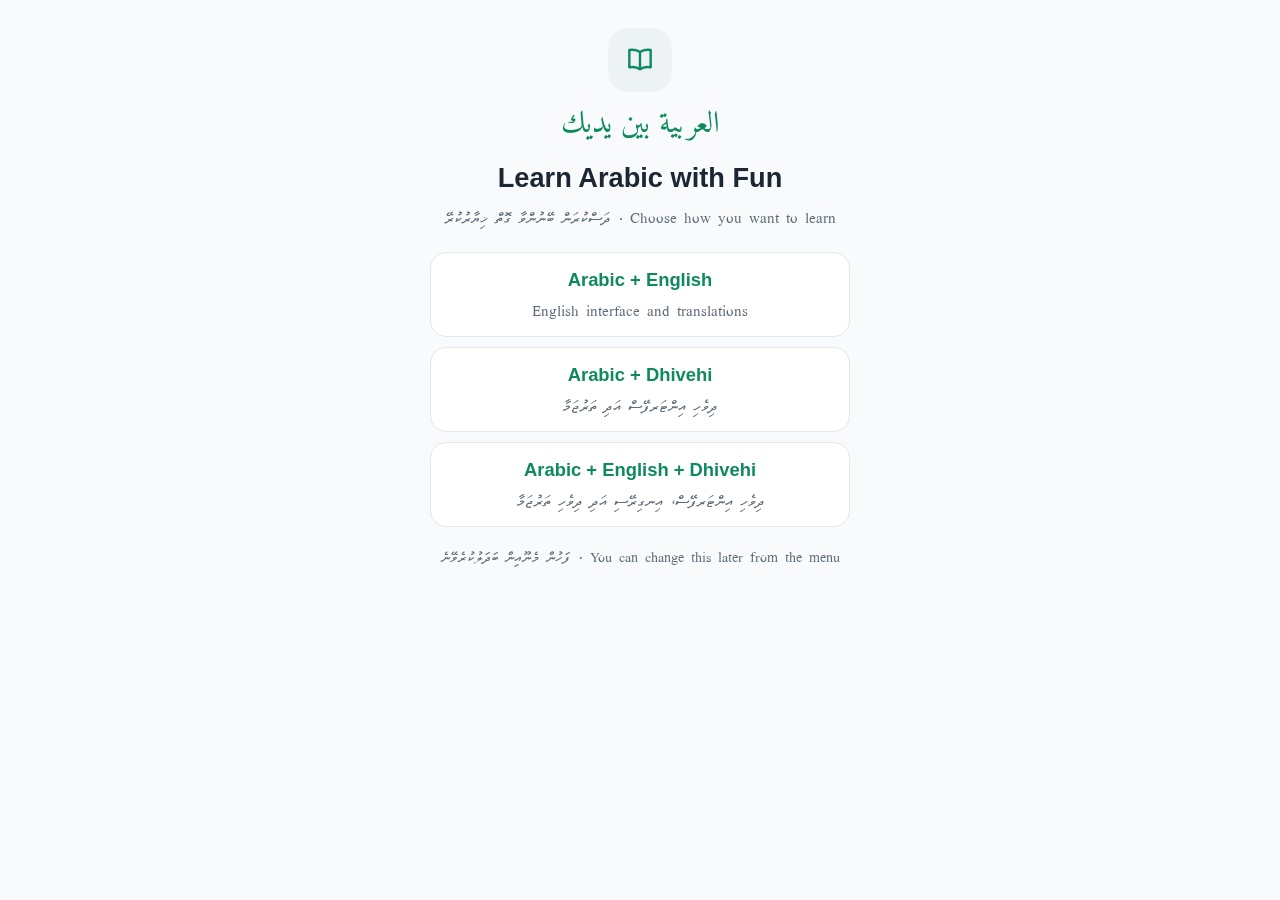
==== commit 359e875f: "Redesign dashboard: continue card, stats, daily streak, practice shortcuts, recents New dashboard se" ====
--- a/index.html
+++ b/index.html
@@ -5,6 +5,9 @@
 <meta name="viewport" content="width=device-width, initial-scale=1, viewport-fit=cover">
 <title>ArabicMV</title>
 <meta name="description" content="ArabicMV — Arabic learning companion for العربية بين يديك, Book 1, in Dhivehi and English.">
+<link rel="icon" href="data:image/svg+xml,%3Csvg xmlns='http://www.w3.org/2000/svg' viewBox='0 0 24 24'%3E%3Crect width='24' height='24' rx='6' fill='%230e8a5f'/%3E%3Cpath d='M12 7c-1.6-1.2-4-1.6-6.4-1.2v10.4c2.4-.4 4.8 0 6.4 1.2 1.6-1.2 4-1.6 6.4-1.2V5.8C16 5.4 13.6 5.8 12 7zm0 0v10.4' fill='none' stroke='white' stroke-width='1.6'/%3E%3C/svg%3E">
+<link rel="preconnect" href="https://fonts.googleapis.com">
+<link rel="preconnect" href="https://fonts.gstatic.com" crossorigin>
 <link rel="stylesheet" href="https://fonts.googleapis.com/css2?family=Amiri:wght@400;700&family=Noto+Sans+Thaana:wght@400;600;700&display=swap">
 <link rel="stylesheet" href="css/app.css">
 </head>
--- a/css/app.css
+++ b/css/app.css
@@ -6,24 +6,24 @@
   font-weight:normal; font-style:normal; font-display:swap;
 }
 :root{
-  --bg:#ffffff; --surface:#f1edf9; --card:#ffffff; --ink:#1d1a2b; --muted:#6a6680;
-  --primary:#4b2a8a; --on-primary:#ffffff; --accent:#e9e1f7; --on-accent:#4b2a8a; --line:#e4e0ee;
-  --good:#1e8f5a; --good-bg:#e4f5ec; --bad:#c6403a; --bad-bg:#fbe6e4; --shadow:0 1px 2px rgba(75,42,138,.05), 0 3px 10px rgba(75,42,138,.06);
+  --bg:#f8fafb; --surface:#edf2f4; --card:#ffffff; --ink:#1c2733; --muted:#5e6b78;
+  --primary:#0e8a5f; --on-primary:#ffffff; --accent:#e2eef9; --on-accent:#1a6fae; --line:#e2e8ec;
+  --good:#1e8f5a; --good-bg:#e4f5ec; --bad:#c6403a; --bad-bg:#fbe6e4; --shadow:0 1px 2px rgba(16,24,40,.04), 0 3px 10px rgba(16,24,40,.06);
   box-sizing:border-box;
   padding-top:env(safe-area-inset-top,0px);
   padding-bottom:env(safe-area-inset-bottom,0px);
 }
 @media (prefers-color-scheme: dark){
   :root:not([data-theme="light"]){
-    --bg:#141220; --surface:#221e33; --card:#1b1829; --ink:#efecf7; --muted:#a6a1bd;
-    --primary:#b79cf2; --on-primary:#1b1529; --accent:#2f2847; --on-accent:#d9ccf6; --line:#2e2944;
-    --good:#5fd39a; --good-bg:#1c3a2c; --bad:#f08a80; --bad-bg:#44262a; --shadow:0 1px 2px rgba(0,0,0,.35);
+    --bg:#0f1519; --surface:#1b242b; --card:#151d23; --ink:#e9eef2; --muted:#9aa7b2;
+    --primary:#4ecb98; --on-primary:#07231a; --accent:#17334a; --on-accent:#9ccdef; --line:#263139;
+    --good:#5fd39a; --good-bg:#16372a; --bad:#f08a80; --bad-bg:#44262a; --shadow:0 1px 2px rgba(0,0,0,.35);
   }
 }
 :root[data-theme="dark"]{
-  --bg:#141220; --surface:#221e33; --card:#1b1829; --ink:#efecf7; --muted:#a6a1bd;
-  --primary:#b79cf2; --on-primary:#1b1529; --accent:#2f2847; --on-accent:#d9ccf6; --line:#2e2944;
-  --good:#5fd39a; --good-bg:#1c3a2c; --bad:#f08a80; --bad-bg:#44262a; --shadow:0 1px 2px rgba(0,0,0,.35);
+  --bg:#0f1519; --surface:#1b242b; --card:#151d23; --ink:#e9eef2; --muted:#9aa7b2;
+  --primary:#4ecb98; --on-primary:#07231a; --accent:#17334a; --on-accent:#9ccdef; --line:#263139;
+  --good:#5fd39a; --good-bg:#16372a; --bad:#f08a80; --bad-bg:#44262a; --shadow:0 1px 2px rgba(0,0,0,.35);
 }
 *,*::before,*::after{box-sizing:inherit}
 html{scroll-padding-top:env(safe-area-inset-top,0px)}
@@ -259,7 +259,7 @@
 .chip{display:flex; justify-content:space-between; align-items:center; background:var(--card); border:0; border-radius:14px; padding:8px 14px; box-shadow:var(--shadow); text-align:start}
 
 /* bottom nav */
-.nav{position:fixed; bottom:0; left:0; right:0; z-index:5; display:grid; grid-template-columns:repeat(6,1fr); gap:4px; background:var(--card); border-radius:22px 22px 0 0; box-shadow:0 -4px 18px rgba(75,42,138,.08); padding:8px 8px calc(6px + env(safe-area-inset-bottom,0px))}
+.nav{position:fixed; bottom:0; left:0; right:0; z-index:5; display:grid; grid-template-columns:repeat(6,1fr); gap:4px; background:var(--card); border-radius:22px 22px 0 0; box-shadow:0 -4px 18px rgba(16,24,40,.08); padding:8px 8px calc(6px + env(safe-area-inset-bottom,0px))}
 .nav button{display:flex; flex-direction:column; align-items:center; gap:0; background:none; border:0; border-radius:12px; padding:3px 0 2px; font-size:.78rem; line-height:1.5; color:var(--muted); white-space:nowrap; min-width:0}
 .nav button span{max-width:100%; overflow:hidden; text-overflow:ellipsis}
 .nav button .ic{width:20px; height:20px; padding:6px; box-sizing:content-box; border-radius:50%}
@@ -285,17 +285,39 @@
 .ltabs button.on{background:var(--card); color:var(--primary); font-weight:700; box-shadow:0 1px 2px rgba(0,0,0,.06)}
 
 /* dashboard */
-.wh2{font-family:"Segoe UI",Roboto,"Helvetica Neue",Arial,sans-serif; font-size:1.5rem; margin:6px 0 12px; color:var(--ink); direction:ltr; text-align:start}
-.ccard{display:grid; grid-template-columns:1fr 24px; align-items:center; gap:2px 10px; width:100%; text-align:start; background:var(--primary); color:var(--on-primary); border:0; border-radius:18px; padding:14px 18px}
-.ccard .ck,.ccard .cv,.ccard .cs{grid-column:1; min-width:0}
-.ccard .ck{font-size:.85rem; opacity:.8}
+.wh2{font-family:"Segoe UI",Roboto,"Helvetica Neue",Arial,sans-serif; font-size:1.5rem; margin:0; color:var(--ink); direction:ltr; text-align:start}
+html[data-ui="dv"] .wh2{direction:rtl; font-family:inherit}
+.dhead{margin:10px 0 16px}
+.dsub{color:var(--muted); margin:4px 0 0; font-size:.95rem}
+.ccard{display:flex; align-items:center; gap:12px; width:100%; text-align:start; background:var(--primary); color:var(--on-primary); border:0; border-radius:18px; padding:16px 18px; box-shadow:var(--shadow)}
+.cbody{flex:1; min-width:0; display:flex; flex-direction:column; gap:2px}
+.ccard .ck{font-size:.85rem; opacity:.85}
 .ccard .cv{font-size:1.6rem; line-height:1.5; white-space:nowrap; overflow:hidden; text-overflow:ellipsis; direction:rtl; text-align:start}
 .ccard .cs{font-size:.95rem; opacity:.9}
-.ccard .ic{grid-column:2; grid-row:1 / span 3; color:var(--on-primary)}
-.stats{display:grid; grid-template-columns:repeat(3,1fr); gap:8px}
-.stat{background:var(--card); border:1px solid var(--line); border-radius:14px; padding:8px 10px; text-align:center}
-.stat b{display:block; font-size:1.3rem; color:var(--primary)}
+.cgo{width:38px; height:38px; flex:none; border-radius:50%; background:rgba(255,255,255,.16); display:grid; place-items:center; color:var(--on-primary)}
+.stats{display:grid; grid-template-columns:repeat(2,1fr); gap:10px}
+.stat{background:var(--card); border:1px solid var(--line); border-radius:16px; padding:12px 10px; text-align:center}
+.stat b{display:block; font-size:1.35rem; color:var(--ink)}
 .stat span{font-size:.8rem; color:var(--muted); line-height:1.4; display:block}
+.dpbar{height:8px; margin-top:10px; border-radius:4px; background:var(--surface)}
+.daily{display:flex; align-items:center; gap:14px}
+.dstreak{flex:none; min-width:84px; text-align:center; background:var(--surface); border-radius:14px; padding:8px 12px}
+.dstreak b{display:block; font-size:1.55rem; color:var(--primary); line-height:1.4}
+.dstreak span{font-size:.75rem; color:var(--muted); display:block; line-height:1.4}
+.dtoday{display:flex; flex-direction:column; gap:2px; min-width:0}
+.drow{display:flex; align-items:center; gap:8px; font-weight:600}
+.dot{width:10px; height:10px; border-radius:50%; background:var(--line); flex:none}
+.dot.on{background:var(--good)}
+.sub2{font-size:.85rem; color:var(--muted)}
+.pgrid{display:grid; grid-template-columns:repeat(auto-fit,minmax(104px,1fr)); gap:10px}
+.pbtn{display:flex; flex-direction:column; align-items:center; gap:6px; background:var(--card); border:1px solid var(--line); border-radius:16px; padding:14px 8px; color:var(--ink); font-size:.92rem}
+.pbtn .ic{width:24px; height:24px; color:var(--primary)}
+.pbtn:hover{border-color:var(--primary); background:var(--surface)}
+.rlist{display:grid; gap:10px}
+.rcard{display:flex; align-items:center; gap:12px; width:100%; text-align:start; background:var(--card); border:1px solid var(--line); border-radius:16px; padding:10px 12px}
+.rcard:hover{border-color:var(--primary)}
+.rk{width:40px; height:40px; flex:none; border-radius:12px; background:var(--accent); color:var(--on-accent); display:grid; place-items:center; font-size:1.1rem; font-weight:700}
+.rcard .un{font-size:1.2rem}
 
 /* practice picker + progress */
 .pick{display:grid; grid-template-columns:1fr 1fr; gap:8px; margin-bottom:12px}
@@ -335,6 +357,7 @@
 @media (min-width:700px){
   .ulist{grid-template-columns:1fr 1fr}
   .vlist{grid-template-columns:repeat(3,1fr)}
+  .stats{grid-template-columns:repeat(4,1fr)}
   .wrap{max-width:760px; padding-bottom:40px}
   .veil{align-items:center}.modal{border-radius:18px}
 }
@@ -346,4 +369,3 @@
   .wrap{max-width:760px}
   .vlist{grid-template-columns:repeat(4,1fr)}
 }
-}
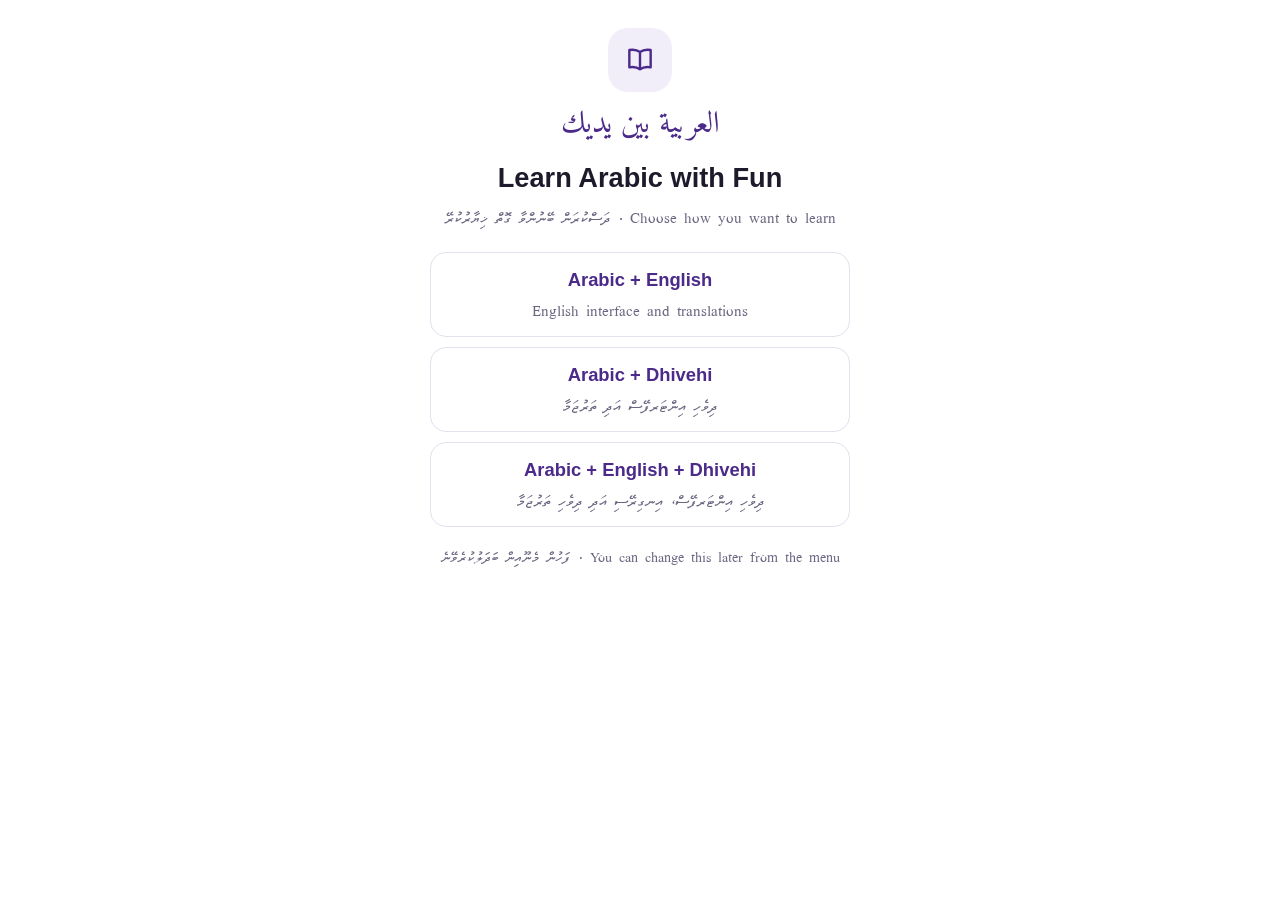
==== commit ca86766b: "Restore original purple brand palette on the redesigned dashboard The dashboard redesign had replace" ====
--- a/index.html
+++ b/index.html
@@ -5,7 +5,7 @@
 <meta name="viewport" content="width=device-width, initial-scale=1, viewport-fit=cover">
 <title>ArabicMV</title>
 <meta name="description" content="ArabicMV — Arabic learning companion for العربية بين يديك, Book 1, in Dhivehi and English.">
-<link rel="icon" href="data:image/svg+xml,%3Csvg xmlns='http://www.w3.org/2000/svg' viewBox='0 0 24 24'%3E%3Crect width='24' height='24' rx='6' fill='%230e8a5f'/%3E%3Cpath d='M12 7c-1.6-1.2-4-1.6-6.4-1.2v10.4c2.4-.4 4.8 0 6.4 1.2 1.6-1.2 4-1.6 6.4-1.2V5.8C16 5.4 13.6 5.8 12 7zm0 0v10.4' fill='none' stroke='white' stroke-width='1.6'/%3E%3C/svg%3E">
+<link rel="icon" href="data:image/svg+xml,%3Csvg xmlns='http://www.w3.org/2000/svg' viewBox='0 0 24 24'%3E%3Crect width='24' height='24' rx='6' fill='%234b2a8a'/%3E%3Cpath d='M12 7c-1.6-1.2-4-1.6-6.4-1.2v10.4c2.4-.4 4.8 0 6.4 1.2 1.6-1.2 4-1.6 6.4-1.2V5.8C16 5.4 13.6 5.8 12 7zm0 0v10.4' fill='none' stroke='white' stroke-width='1.6'/%3E%3C/svg%3E">
 <link rel="preconnect" href="https://fonts.googleapis.com">
 <link rel="preconnect" href="https://fonts.gstatic.com" crossorigin>
 <link rel="stylesheet" href="https://fonts.googleapis.com/css2?family=Amiri:wght@400;700&family=Noto+Sans+Thaana:wght@400;600;700&display=swap">
--- a/css/app.css
+++ b/css/app.css
@@ -6,24 +6,24 @@
   font-weight:normal; font-style:normal; font-display:swap;
 }
 :root{
-  --bg:#f8fafb; --surface:#edf2f4; --card:#ffffff; --ink:#1c2733; --muted:#5e6b78;
-  --primary:#0e8a5f; --on-primary:#ffffff; --accent:#e2eef9; --on-accent:#1a6fae; --line:#e2e8ec;
-  --good:#1e8f5a; --good-bg:#e4f5ec; --bad:#c6403a; --bad-bg:#fbe6e4; --shadow:0 1px 2px rgba(16,24,40,.04), 0 3px 10px rgba(16,24,40,.06);
+  --bg:#ffffff; --surface:#f1edf9; --card:#ffffff; --ink:#1d1a2b; --muted:#6a6680;
+  --primary:#4b2a8a; --on-primary:#ffffff; --accent:#e9e1f7; --on-accent:#4b2a8a; --line:#e4e0ee;
+  --good:#1e8f5a; --good-bg:#e4f5ec; --bad:#c6403a; --bad-bg:#fbe6e4; --shadow:0 1px 2px rgba(75,42,138,.05), 0 3px 10px rgba(75,42,138,.06);
   box-sizing:border-box;
   padding-top:env(safe-area-inset-top,0px);
   padding-bottom:env(safe-area-inset-bottom,0px);
 }
 @media (prefers-color-scheme: dark){
   :root:not([data-theme="light"]){
-    --bg:#0f1519; --surface:#1b242b; --card:#151d23; --ink:#e9eef2; --muted:#9aa7b2;
-    --primary:#4ecb98; --on-primary:#07231a; --accent:#17334a; --on-accent:#9ccdef; --line:#263139;
-    --good:#5fd39a; --good-bg:#16372a; --bad:#f08a80; --bad-bg:#44262a; --shadow:0 1px 2px rgba(0,0,0,.35);
+    --bg:#141220; --surface:#221e33; --card:#1b1829; --ink:#efecf7; --muted:#a6a1bd;
+    --primary:#b79cf2; --on-primary:#1b1529; --accent:#2f2847; --on-accent:#d9ccf6; --line:#2e2944;
+    --good:#5fd39a; --good-bg:#1c3a2c; --bad:#f08a80; --bad-bg:#44262a; --shadow:0 1px 2px rgba(0,0,0,.35);
   }
 }
 :root[data-theme="dark"]{
-  --bg:#0f1519; --surface:#1b242b; --card:#151d23; --ink:#e9eef2; --muted:#9aa7b2;
-  --primary:#4ecb98; --on-primary:#07231a; --accent:#17334a; --on-accent:#9ccdef; --line:#263139;
-  --good:#5fd39a; --good-bg:#16372a; --bad:#f08a80; --bad-bg:#44262a; --shadow:0 1px 2px rgba(0,0,0,.35);
+  --bg:#141220; --surface:#221e33; --card:#1b1829; --ink:#efecf7; --muted:#a6a1bd;
+  --primary:#b79cf2; --on-primary:#1b1529; --accent:#2f2847; --on-accent:#d9ccf6; --line:#2e2944;
+  --good:#5fd39a; --good-bg:#1c3a2c; --bad:#f08a80; --bad-bg:#44262a; --shadow:0 1px 2px rgba(0,0,0,.35);
 }
 *,*::before,*::after{box-sizing:inherit}
 html{scroll-padding-top:env(safe-area-inset-top,0px)}
@@ -259,7 +259,7 @@
 .chip{display:flex; justify-content:space-between; align-items:center; background:var(--card); border:0; border-radius:14px; padding:8px 14px; box-shadow:var(--shadow); text-align:start}
 
 /* bottom nav */
-.nav{position:fixed; bottom:0; left:0; right:0; z-index:5; display:grid; grid-template-columns:repeat(6,1fr); gap:4px; background:var(--card); border-radius:22px 22px 0 0; box-shadow:0 -4px 18px rgba(16,24,40,.08); padding:8px 8px calc(6px + env(safe-area-inset-bottom,0px))}
+.nav{position:fixed; bottom:0; left:0; right:0; z-index:5; display:grid; grid-template-columns:repeat(6,1fr); gap:4px; background:var(--card); border-radius:22px 22px 0 0; box-shadow:0 -4px 18px rgba(75,42,138,.08); padding:8px 8px calc(6px + env(safe-area-inset-bottom,0px))}
 .nav button{display:flex; flex-direction:column; align-items:center; gap:0; background:none; border:0; border-radius:12px; padding:3px 0 2px; font-size:.78rem; line-height:1.5; color:var(--muted); white-space:nowrap; min-width:0}
 .nav button span{max-width:100%; overflow:hidden; text-overflow:ellipsis}
 .nav button .ic{width:20px; height:20px; padding:6px; box-sizing:content-box; border-radius:50%}
